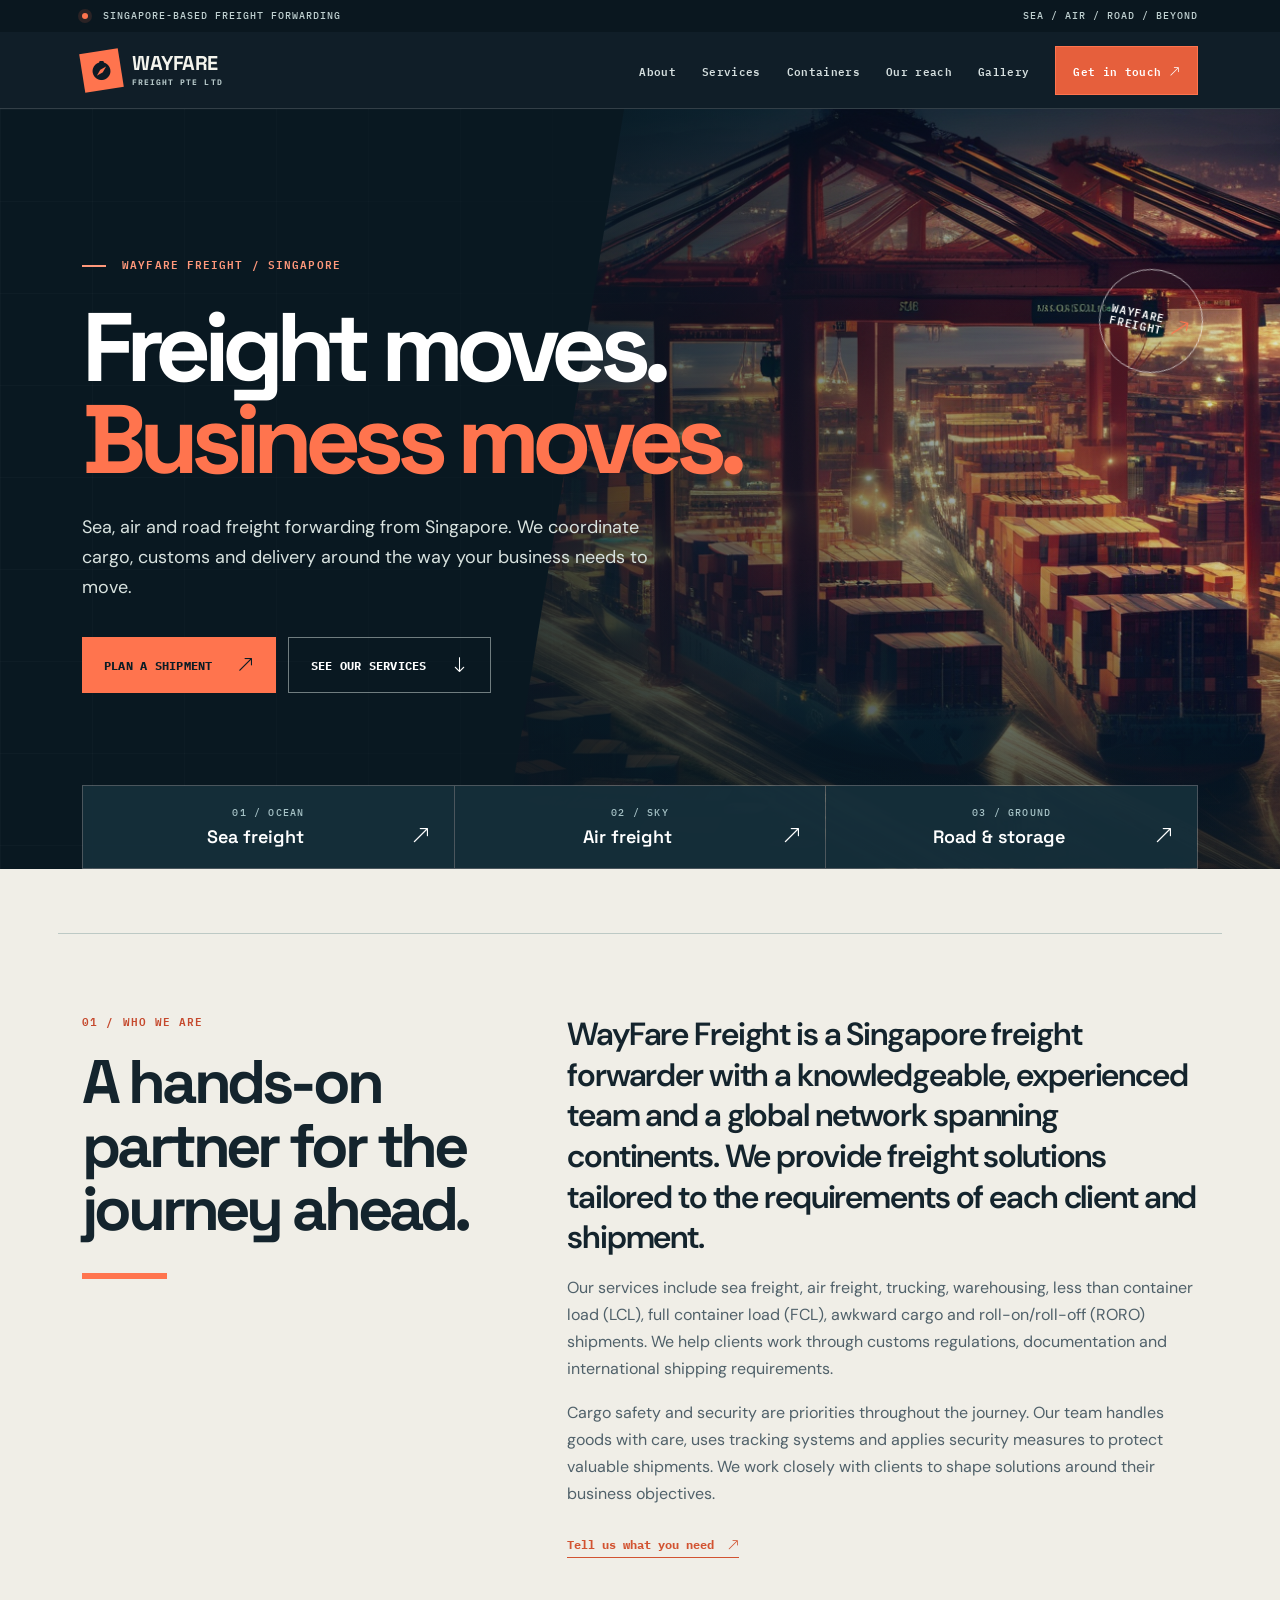
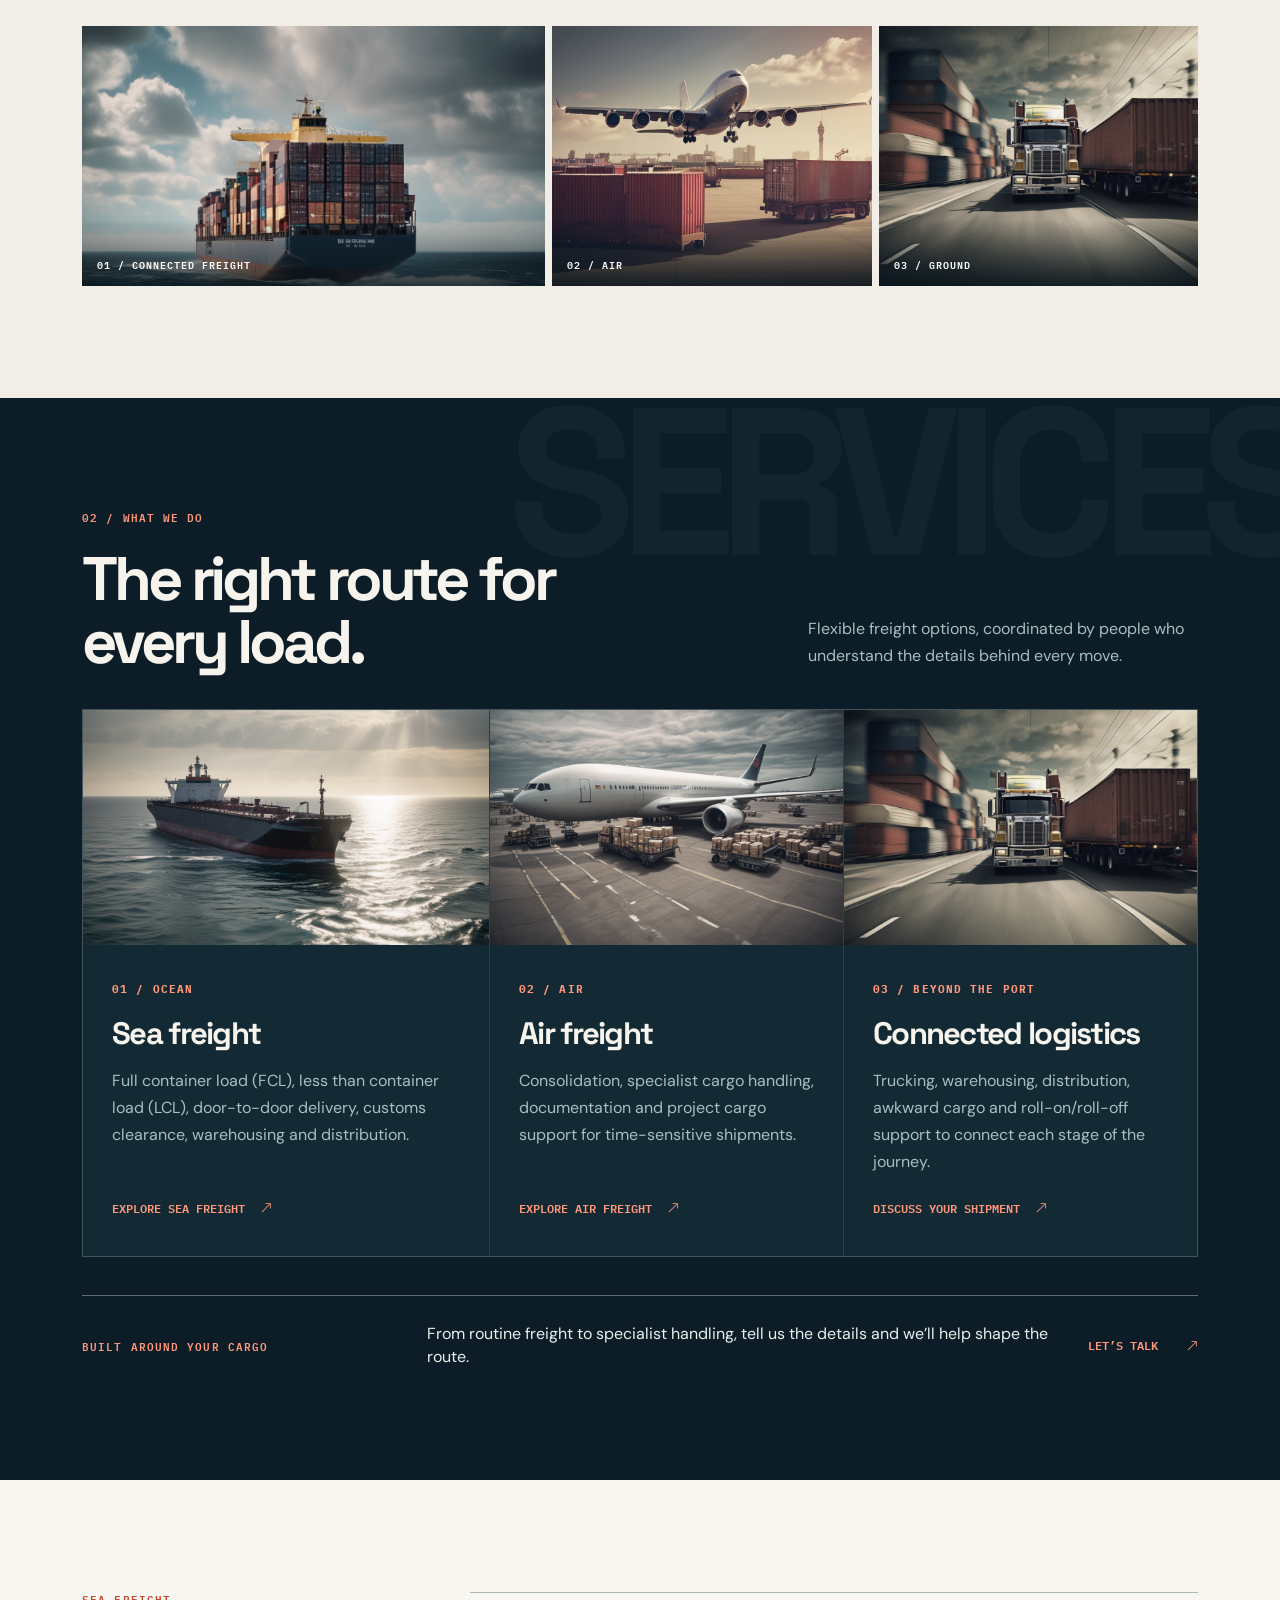
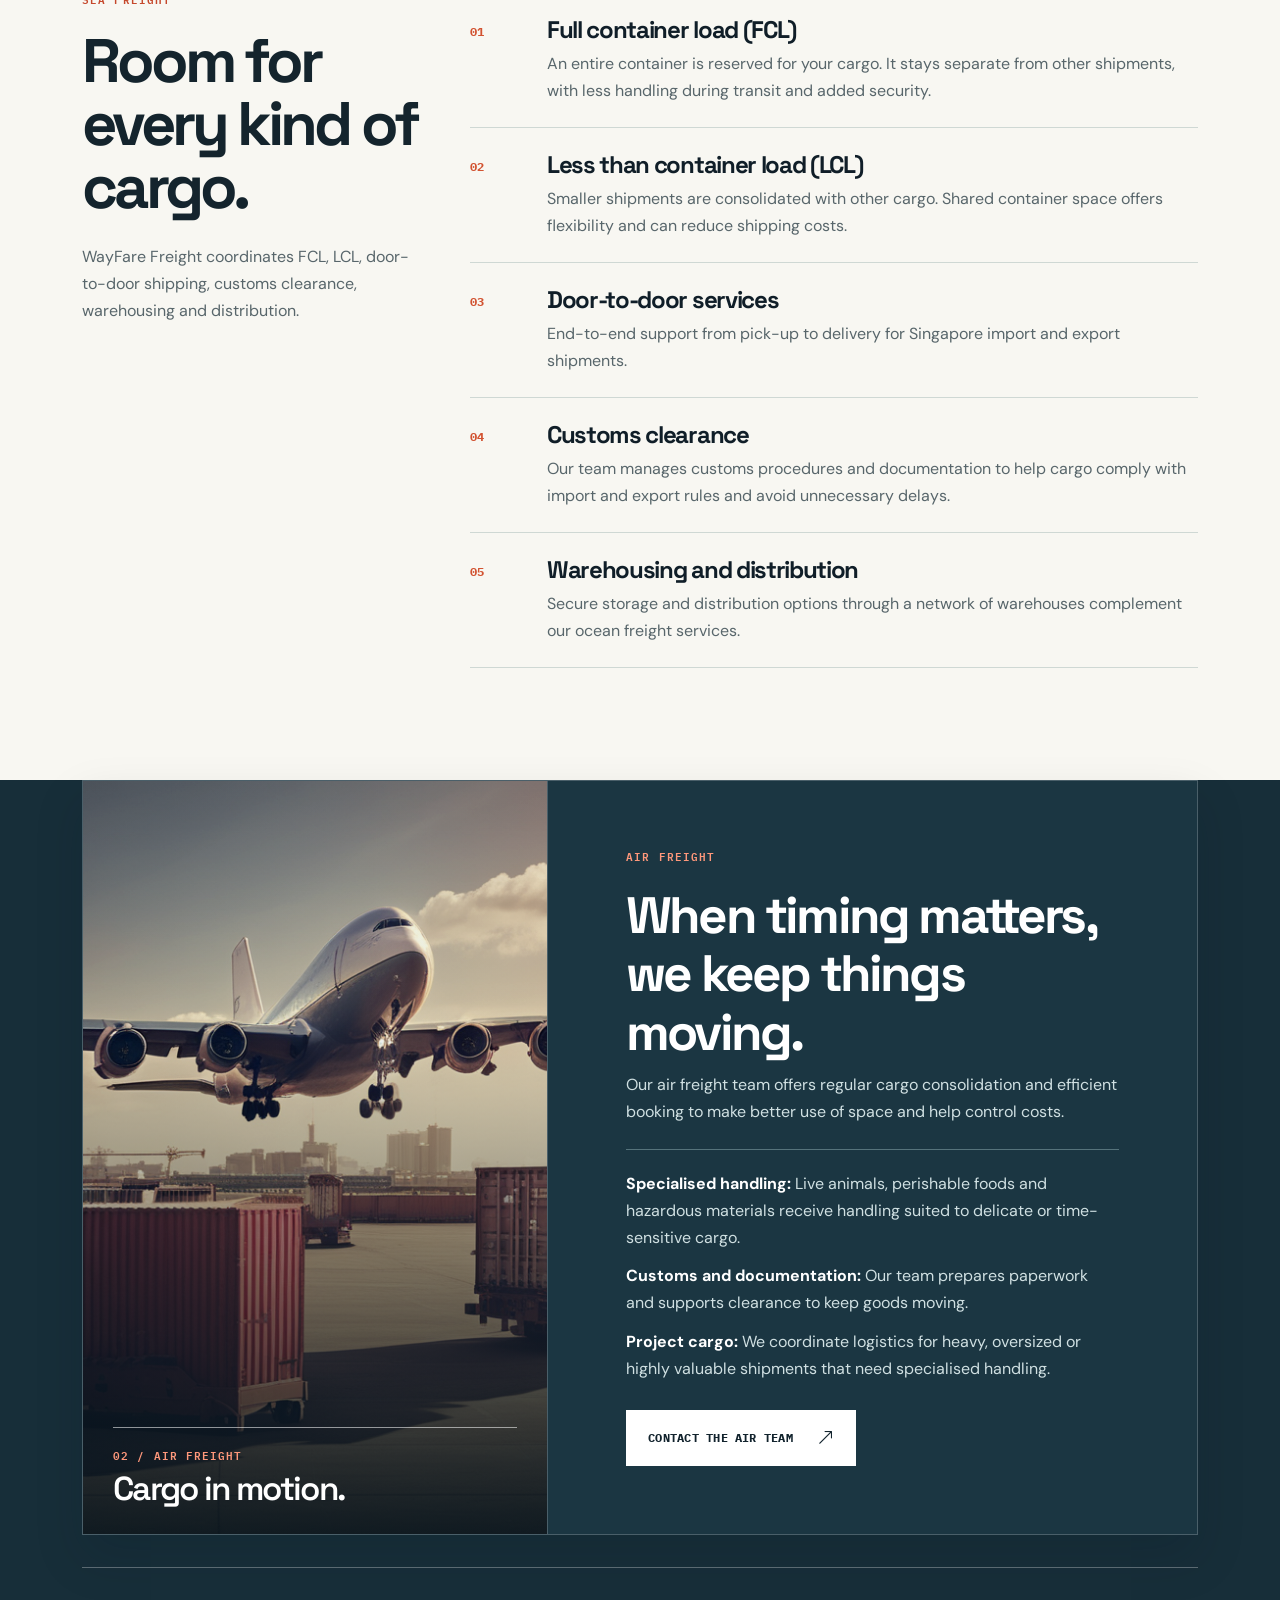
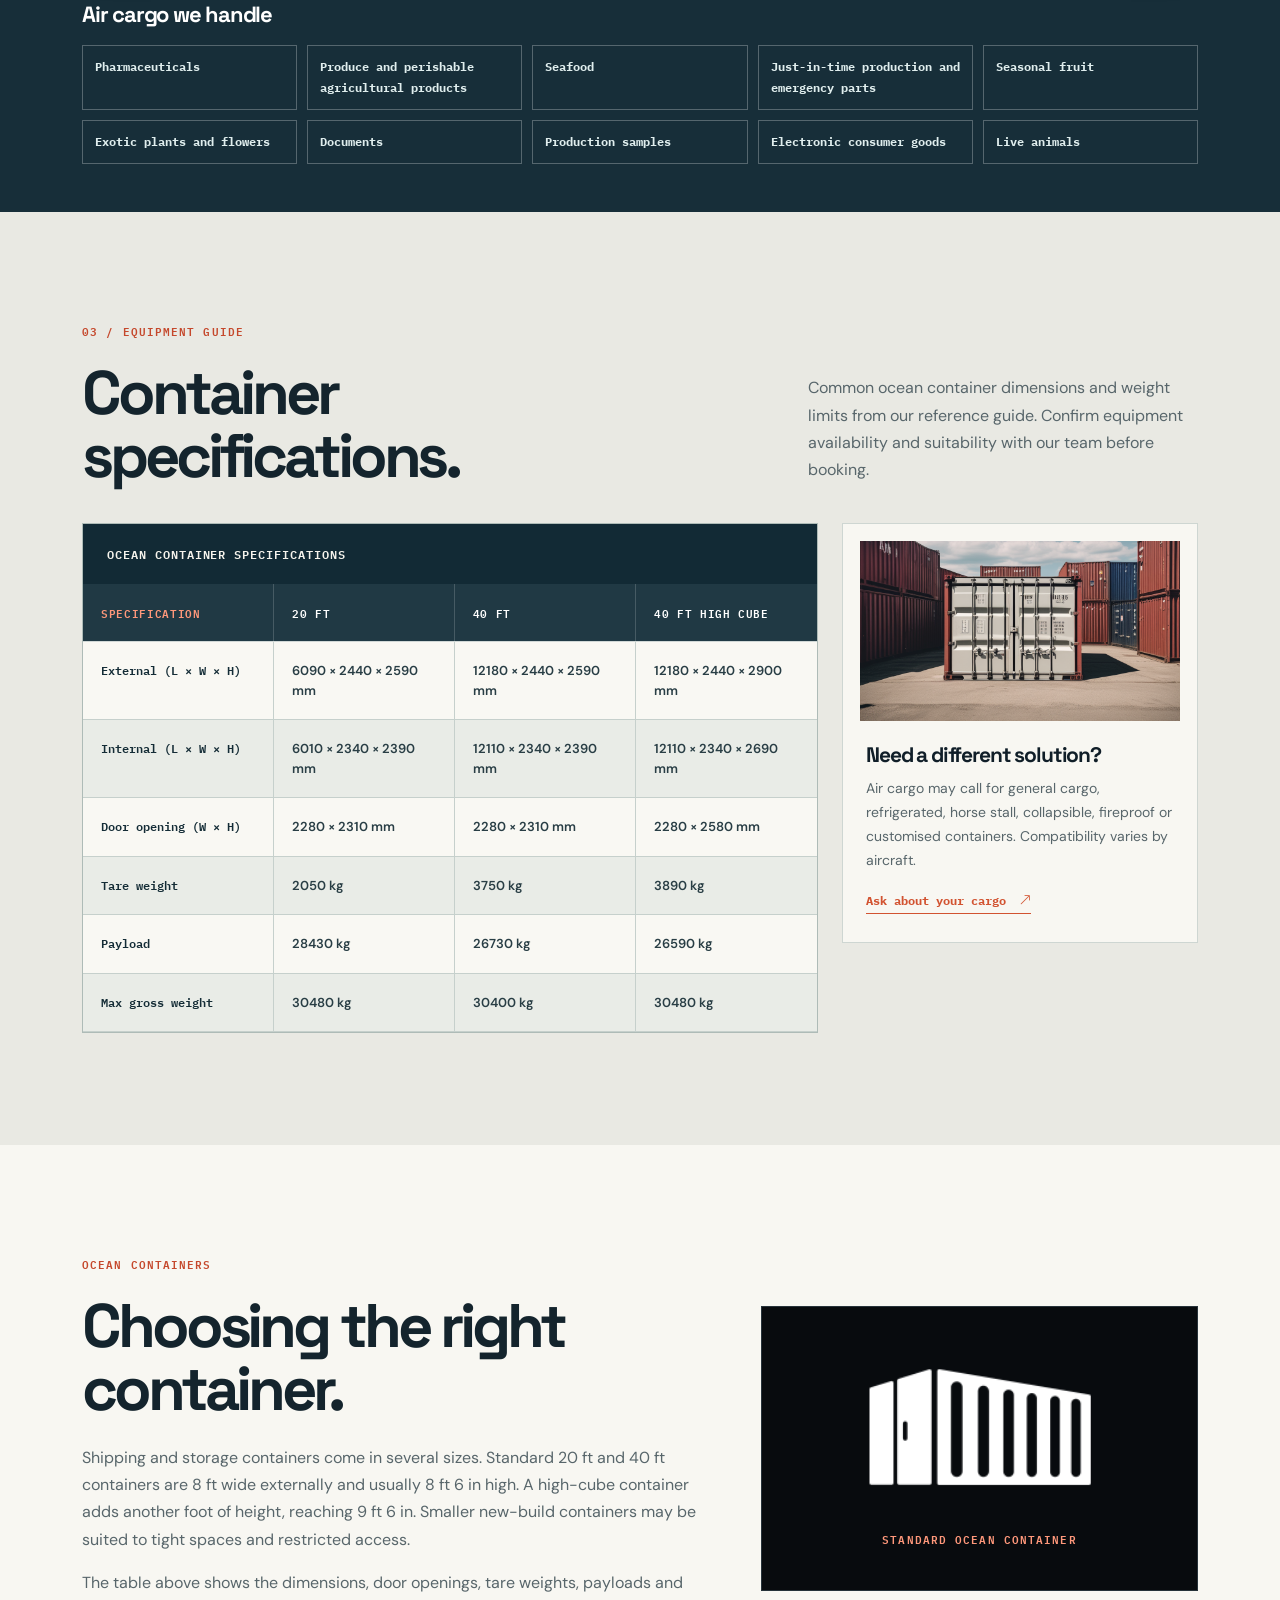
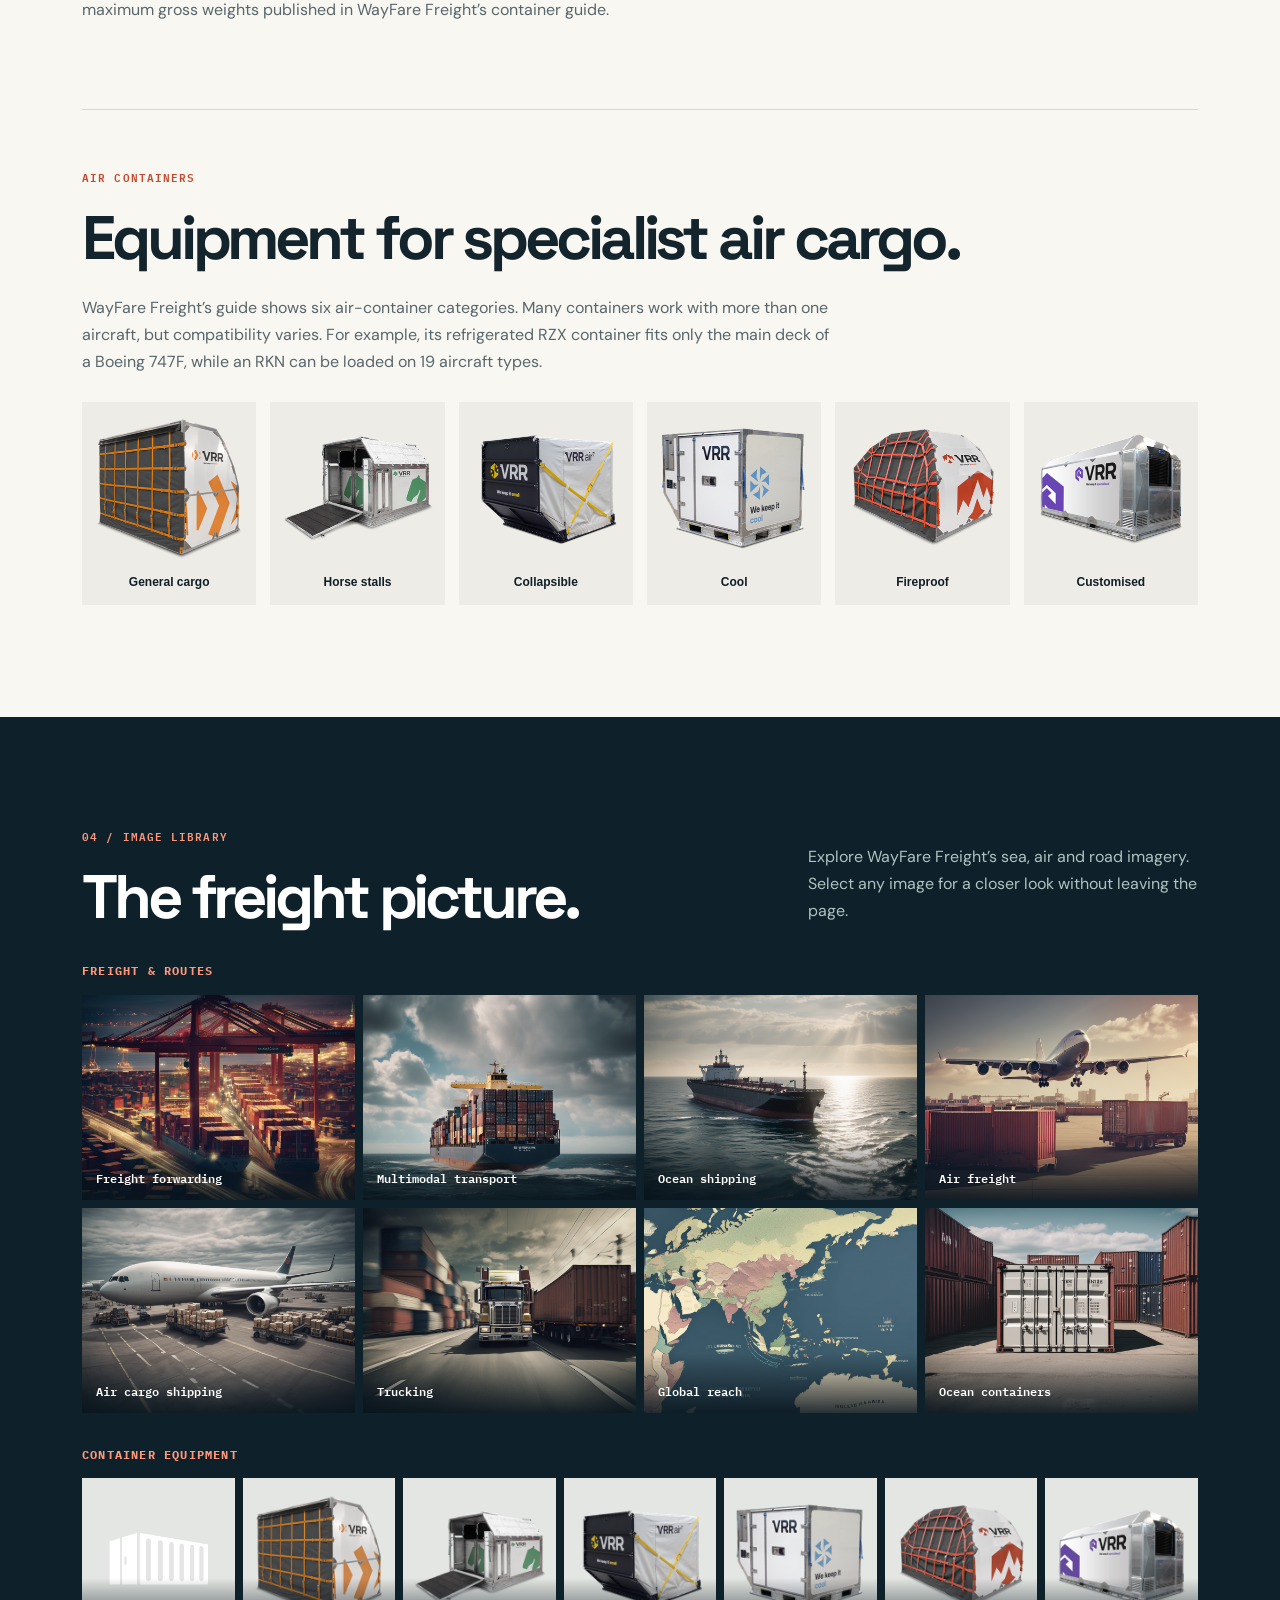
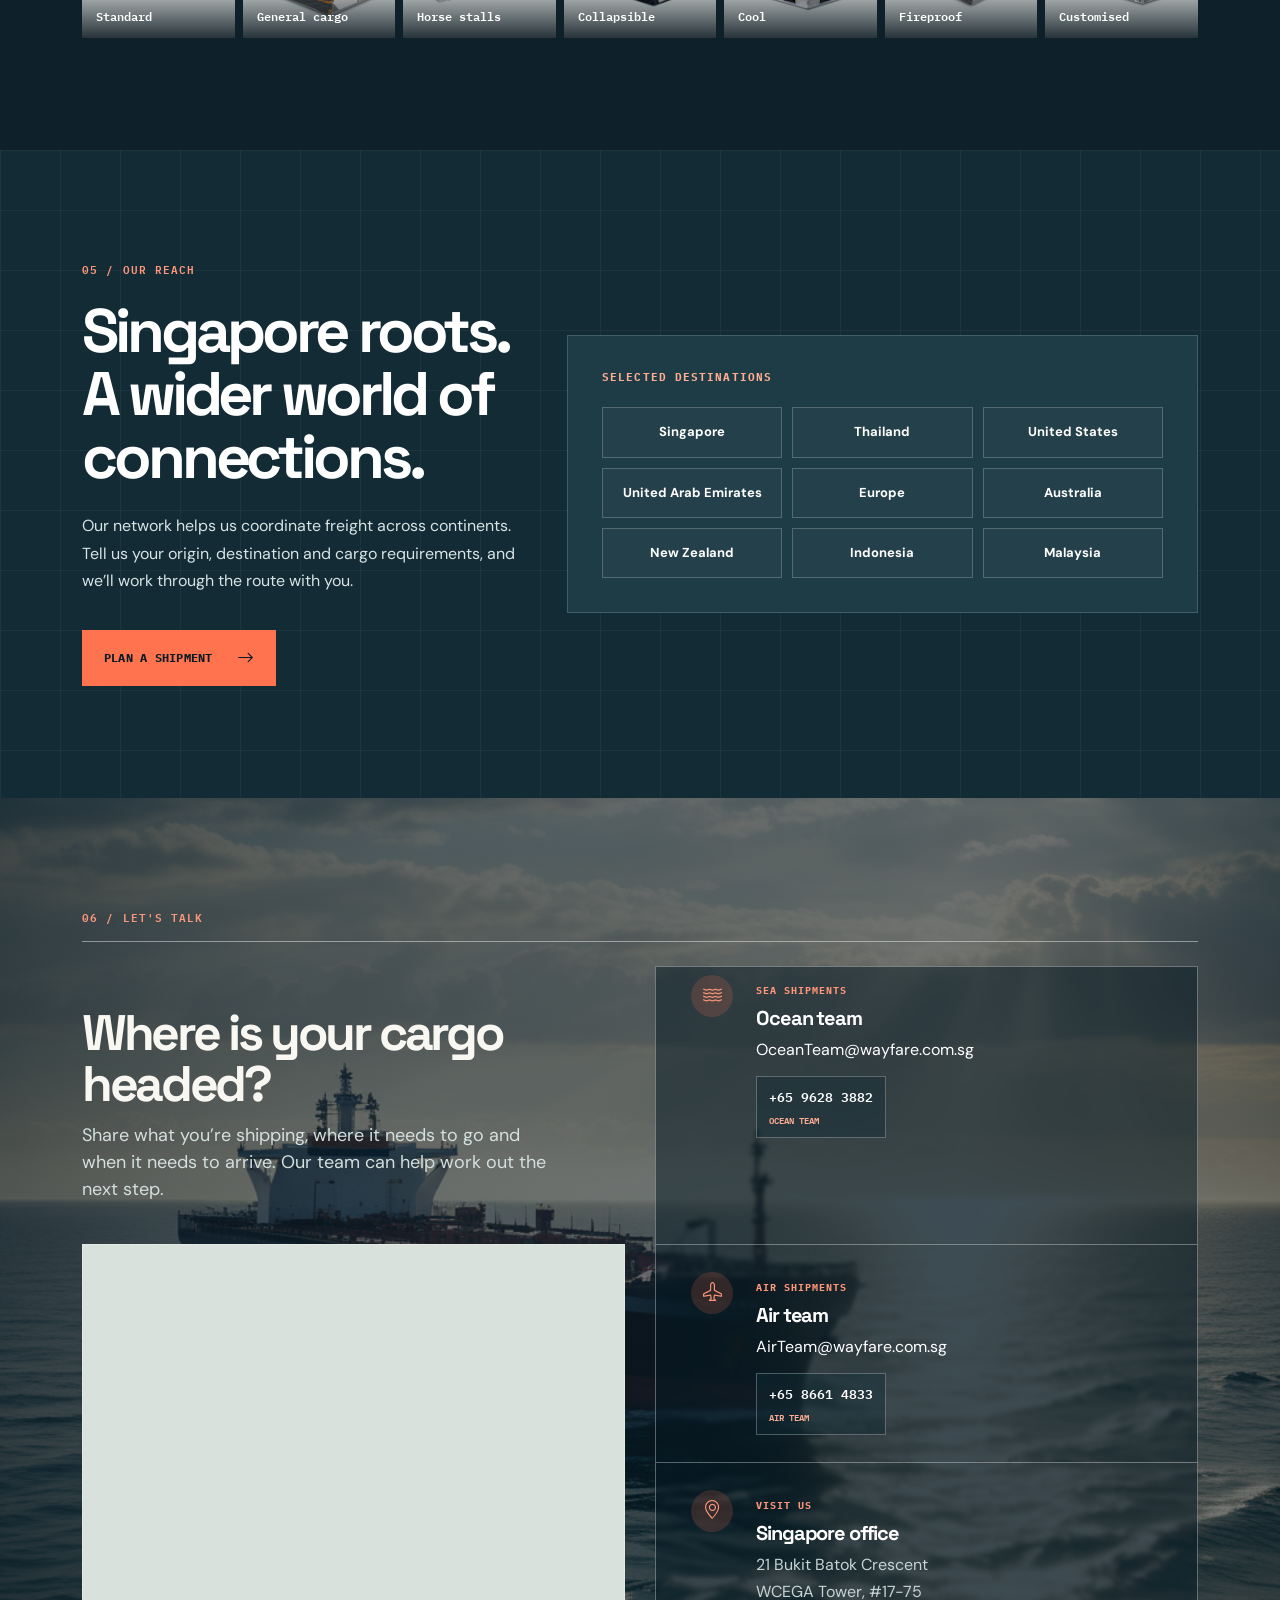
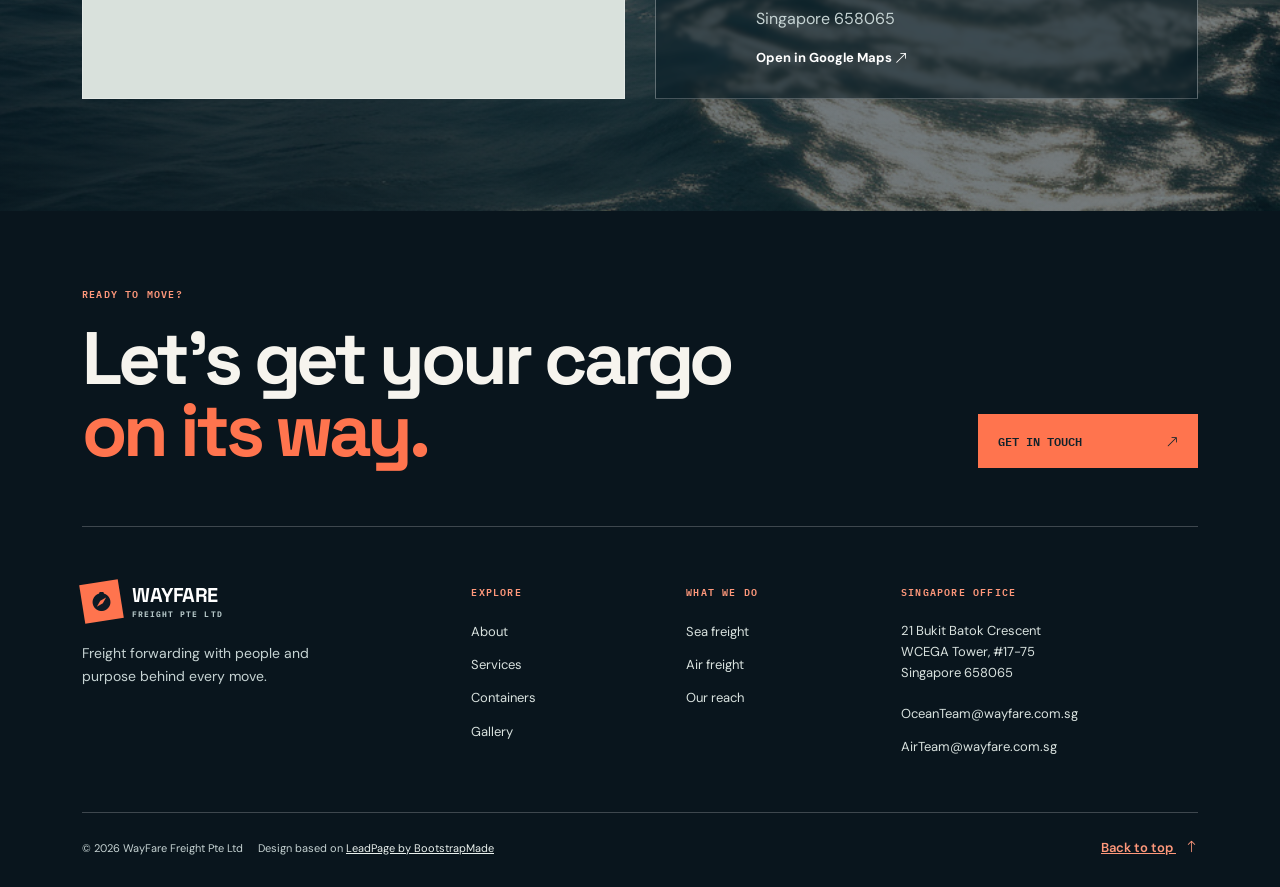
==== index.html @ 11d0e216 "Update index.html" ====
<!doctype html>
<html lang="en">
<head>
  <meta charset="utf-8">
  <script>if (location.hash) document.documentElement.style.scrollBehavior = 'auto';</script>
  <meta name="viewport" content="width=device-width, initial-scale=1">
  <meta name="description" content="Singapore freight forwarder for sea and air cargo, trucking, warehousing and customs support. Speak directly with WayFare Freight's ocean or air team.">
  <title>WayFare Freight | Sea &amp; Air Freight Forwarding in Singapore</title>
  <link rel="canonical" href="https://wayfarefreight.github.io/">
  <meta property="og:type" content="website">
  <meta property="og:locale" content="en_SG">
  <meta property="og:site_name" content="WayFare Freight">
  <meta property="og:title" content="WayFare Freight | Sea &amp; Air Freight Forwarding in Singapore">
  <meta property="og:description" content="Sea and air freight, trucking, warehousing and customs support from Singapore. Talk directly with the WayFare Freight team about your shipment.">
  <meta property="og:url" content="https://wayfarefreight.github.io/">
  <meta property="og:image" content="https://wayfarefreight.github.io/assets/img/wayfare/hero-freight.png">
  <meta property="og:image:alt" content="Freight port with cargo containers and cranes at night">
  <meta name="twitter:card" content="summary_large_image">
  <script type="application/ld+json">
  {
    "@context": "https://schema.org",
    "@graph": [
      {
        "@type": "WebSite",
        "@id": "https://wayfarefreight.github.io/#website",
        "url": "https://wayfarefreight.github.io/",
        "name": "WayFare Freight"
      },
      {
        "@type": "LocalBusiness",
        "@id": "https://wayfarefreight.github.io/#business",
        "name": "WayFare Freight Pte Ltd",
        "url": "https://wayfarefreight.github.io/",
        "description": "Singapore freight forwarder providing sea freight, air freight, trucking, warehousing and customs support.",
        "image": "https://wayfarefreight.github.io/assets/img/wayfare/hero-freight.png",
        "address": {
          "@type": "PostalAddress",
          "streetAddress": "21 Bukit Batok Crescent, WCEGA Tower #17-75",
          "addressLocality": "Singapore",
          "postalCode": "658065",
          "addressCountry": "SG"
        },
        "contactPoint": [
          {
            "@type": "ContactPoint",
            "contactType": "Ocean freight",
            "telephone": "+6582216778",
            "email": "OceanTeam@wayfare.com.sg"
          },
          {
            "@type": "ContactPoint",
            "contactType": "Air freight",
            "telephone": "+6586614833",
            "email": "AirTeam@wayfare.com.sg"
          }
        ]
      }
    ]
  }
  </script>
  <link rel="icon" href="assets/img/wayfare/favicon.svg?v=2" type="image/svg+xml">
  <link rel="preconnect" href="https://fonts.googleapis.com">
  <link rel="preconnect" href="https://fonts.gstatic.com" crossorigin>
  <link href="https://fonts.googleapis.com/css2?family=DM+Sans:wght@400;500;600;700&family=Space+Grotesk:wght@400;500;600;700&family=IBM+Plex+Mono:wght@400;500;600&display=swap" rel="stylesheet">
  <link href="assets/vendor/bootstrap/css/bootstrap.min.css" rel="stylesheet">
  <link href="assets/vendor/bootstrap-icons/bootstrap-icons.css" rel="stylesheet">
  <link href="assets/css/wayfare.css" rel="stylesheet">
  <link href="assets/css/wayfare-redesign.css?v=385d0252" rel="stylesheet">
</head>
<body>
  <a class="skip-link" href="#main">Skip to content</a>
  <div class="topline"><div class="container"><span><span class="pulse-dot"></span> SINGAPORE-BASED FREIGHT FORWARDING</span><span>SEA / AIR / ROAD / BEYOND</span></div></div>
  <header class="site-header" id="top">
    <div class="container header-inner">
      <a class="brand" href="#top" aria-label="WayFare Freight home"><span class="brand-mark"><i class="bi bi-compass-fill" aria-hidden="true"></i></span><span>WAYFARE<span class="brand-sub">FREIGHT PTE LTD</span></span></a>
      <button class="menu-toggle" type="button" aria-controls="site-nav" aria-expanded="false" aria-label="Open navigation"><i class="bi bi-list" aria-hidden="true"></i></button>
      <nav class="site-nav" id="site-nav" aria-label="Main navigation">
        <a href="#about">About</a><a href="#services">Services</a><a href="#containers">Containers</a><a href="#network">Our reach</a><a href="#gallery">Gallery</a><a class="nav-cta" href="#contact">Get in touch <i class="bi bi-arrow-up-right" aria-hidden="true"></i></a>
      </nav>
    </div>
  </header>

  <main id="main">
    <section class="hero" aria-labelledby="hero-title">
      <div class="hero-image" role="img" aria-label="Freight transportation by sea, air and road"></div>
      <div class="hero-shade"></div>
      <div class="container hero-content">
        <div class="hero-copy">
          <p class="eyebrow light"><span class="eyebrow-line"></span> WAYFARE FREIGHT / SINGAPORE</p>
          <h1 id="hero-title">Freight moves.<br><span>Business moves.</span></h1>
          <p class="hero-lead">Sea, air and road freight forwarding from Singapore. We coordinate cargo, customs and delivery around the way your business needs to move.</p>
          <div class="hero-actions"><a class="button button-primary" href="#contact">Plan a shipment <i class="bi bi-arrow-up-right" aria-hidden="true"></i></a><a class="button button-outline" href="#services">See our services <i class="bi bi-arrow-down" aria-hidden="true"></i></a></div>
        </div>
        <div class="hero-bottom"><a href="#sea-details"><small>01 / OCEAN</small><strong>Sea freight</strong><i class="bi bi-arrow-up-right" aria-hidden="true"></i></a><a href="#air-details"><small>02 / SKY</small><strong>Air freight</strong><i class="bi bi-arrow-up-right" aria-hidden="true"></i></a><a href="#services"><small>03 / GROUND</small><strong>Road &amp; storage</strong><i class="bi bi-arrow-up-right" aria-hidden="true"></i></a></div>
      </div>
      <div class="hero-stamp" aria-hidden="true"><span>WAYFARE<br>FREIGHT</span><i class="bi bi-arrow-up-right"></i></div>
    </section>

    <section class="intro section-space" id="about" aria-labelledby="about-title">
      <div class="container">
        <div class="row align-items-start g-5 about-story">
          <div class="col-lg-5"><p class="eyebrow">01 / WHO WE ARE</p><h2 id="about-title" class="section-heading">A hands-on partner for the journey ahead.</h2><div class="section-rule"></div></div>
          <div class="col-lg-7"><p class="intro-lead">WayFare Freight is a Singapore freight forwarder with a knowledgeable, experienced team and a global network spanning continents. We provide freight solutions tailored to the requirements of each client and shipment.</p><p>Our services include sea freight, air freight, trucking, warehousing, less than container load (LCL), full container load (FCL), awkward cargo and roll-on/roll-off (RORO) shipments. We help clients work through customs regulations, documentation and international shipping requirements.</p><p>Cargo safety and security are priorities throughout the journey. Our team handles goods with care, uses tracking systems and applies security measures to protect valuable shipments. We work closely with clients to shape solutions around their business objectives.</p><a class="text-link" href="#contact">Tell us what you need <i class="bi bi-arrow-up-right" aria-hidden="true"></i></a></div>
        </div>
        <div class="about-gallery" aria-label="WayFare freight modes"><div class="about-image about-image-main"><img src="assets/img/wayfare/ocean-freight-air-freight-trucking.png" alt="Ocean, air and trucking freight" loading="lazy"><span>01 / CONNECTED FREIGHT</span></div><div class="about-image"><img src="assets/img/wayfare/air-freight.png" alt="Air cargo transportation" loading="lazy"><span>02 / AIR</span></div><div class="about-image"><img src="assets/img/wayfare/trucking.png" alt="Road freight transportation" loading="lazy"><span>03 / GROUND</span></div></div>
      </div>
    </section>

    <section class="services section-space" id="services" aria-labelledby="services-title">
      <div class="container">
        <div class="section-top"><div><p class="eyebrow">02 / WHAT WE DO</p><h2 id="services-title" class="section-heading">The right route for every load.</h2></div><p>Flexible freight options, coordinated by people who understand the details behind every move.</p></div>
        <div class="service-grid">
          <article class="service-card service-feature"><img src="assets/img/wayfare/ocean-shipping.png" alt="Ocean freight vessel carrying shipping containers" loading="lazy"><div class="service-content"><span class="service-number">01 / OCEAN</span><h3>Sea freight</h3><p>Full container load (FCL), less than container load (LCL), door-to-door delivery, customs clearance, warehousing and distribution.</p><a href="#sea-details">Explore sea freight <i class="bi bi-arrow-up-right" aria-hidden="true"></i></a></div></article>
          <article class="service-card"><img src="assets/img/wayfare/air-freight-shipping.png" alt="Air freight aircraft and cargo" loading="lazy"><div class="service-content"><span class="service-number">02 / AIR</span><h3>Air freight</h3><p>Consolidation, specialist cargo handling, documentation and project cargo support for time-sensitive shipments.</p><a href="#air-details">Explore air freight <i class="bi bi-arrow-up-right" aria-hidden="true"></i></a></div></article>
          <article class="service-card"><img src="assets/img/wayfare/trucking.png" alt="Freight truck carrying cargo" loading="lazy"><div class="service-content"><span class="service-number">03 / BEYOND THE PORT</span><h3>Connected logistics</h3><p>Trucking, warehousing, distribution, awkward cargo and roll-on/roll-off support to connect each stage of the journey.</p><a href="#contact">Discuss your shipment <i class="bi bi-arrow-up-right" aria-hidden="true"></i></a></div></article>
        </div>
        <div class="services-bottom"><span>BUILT AROUND YOUR CARGO</span><p>From routine freight to specialist handling, tell us the details and we’ll help shape the route.</p><a href="#contact" aria-label="Discuss your cargo with WayFare">Let’s talk <i class="bi bi-arrow-up-right" aria-hidden="true"></i></a></div>
      </div>
    </section>

    <section class="detail-section section-space" id="sea-details" aria-labelledby="sea-title">
  <div class="container"><div class="row g-5 align-items-start"><div class="col-lg-4"><p class="eyebrow">SEA FREIGHT</p><h2 id="sea-title" class="section-heading">Room for every kind of cargo.</h2><p>WayFare Freight coordinates FCL, LCL, door-to-door shipping, customs clearance, warehousing and distribution.</p></div>
  <div class="col-lg-8"><div class="detail-list">
    <div><span>01</span><div><h3>Full container load (FCL)</h3><p>An entire container is reserved for your cargo. It stays separate from other shipments, with less handling during transit and added security.</p></div></div>
    <div><span>02</span><div><h3>Less than container load (LCL)</h3><p>Smaller shipments are consolidated with other cargo. Shared container space offers flexibility and can reduce shipping costs.</p></div></div>
    <div><span>03</span><div><h3>Door-to-door services</h3><p>End-to-end support from pick-up to delivery for Singapore import and export shipments.</p></div></div>
    <div><span>04</span><div><h3>Customs clearance</h3><p>Our team manages customs procedures and documentation to help cargo comply with import and export rules and avoid unnecessary delays.</p></div></div>
    <div><span>05</span><div><h3>Warehousing and distribution</h3><p>Secure storage and distribution options through a network of warehouses complement our ocean freight services.</p></div></div>
  </div></div></div></div>
</section>

    <section class="air-band" id="air-details" aria-labelledby="air-title"><div class="container"><div class="row g-0 air-feature"><div class="col-lg-5 air-image"><img src="assets/img/wayfare/air-freight.png" alt="Air freight aircraft and cargo" loading="lazy"><div class="air-image-caption" aria-hidden="true"><span>02 / AIR FREIGHT</span><strong>Cargo in motion.</strong></div></div><div class="col-lg-7 air-copy"><p class="eyebrow light">AIR FREIGHT</p><h2 id="air-title">When timing matters, we keep things moving.</h2><p>Our air freight team offers regular cargo consolidation and efficient booking to make better use of space and help control costs.</p><div class="air-points"><p><strong>Specialised handling:</strong> Live animals, perishable foods and hazardous materials receive handling suited to delicate or time-sensitive cargo.</p><p><strong>Customs and documentation:</strong> Our team prepares paperwork and supports clearance to keep goods moving.</p><p><strong>Project cargo:</strong> We coordinate logistics for heavy, oversized or highly valuable shipments that need specialised handling.</p></div><a class="button button-light" href="mailto:AirTeam@wayfare.com.sg">Contact the air team <i class="bi bi-arrow-up-right" aria-hidden="true"></i></a></div></div><div class="air-commodities"><h3>Air cargo we handle</h3><ul><li>Pharmaceuticals</li><li>Produce and perishable agricultural products</li><li>Seafood</li><li>Just-in-time production and emergency parts</li><li>Seasonal fruit</li><li>Exotic plants and flowers</li><li>Documents</li><li>Production samples</li><li>Electronic consumer goods</li><li>Live animals</li></ul></div></div></section>

    <section class="container-section section-space" id="containers" aria-labelledby="containers-title"><div class="container"><div class="section-top"><div><p class="eyebrow">03 / EQUIPMENT GUIDE</p><h2 id="containers-title" class="section-heading">Container specifications.</h2></div><p>Common ocean container dimensions and weight limits from our reference guide. Confirm equipment availability and suitability with our team before booking.</p></div><div class="row g-4 align-items-start"><div class="col-lg-8"><p class="table-hint" id="table-hint">Swipe sideways to compare all container sizes <i class="bi bi-arrow-right" aria-hidden="true"></i></p><div class="table-wrap" role="region" aria-label="Ocean container specifications, scroll horizontally to compare sizes" tabindex="0"><table><caption>Ocean container specifications</caption><thead><tr><th scope="col">Specification</th><th scope="col">20 ft</th><th scope="col">40 ft</th><th scope="col">40 ft high cube</th></tr></thead><tbody><tr><th scope="row">External (L × W × H)</th><td>6090 × 2440 × 2590 mm</td><td>12180 × 2440 × 2590 mm</td><td>12180 × 2440 × 2900 mm</td></tr><tr><th scope="row">Internal (L × W × H)</th><td>6010 × 2340 × 2390 mm</td><td>12110 × 2340 × 2390 mm</td><td>12110 × 2340 × 2690 mm</td></tr><tr><th scope="row">Door opening (W × H)</th><td>2280 × 2310 mm</td><td>2280 × 2310 mm</td><td>2280 × 2580 mm</td></tr><tr><th scope="row">Tare weight</th><td>2050 kg</td><td>3750 kg</td><td>3890 kg</td></tr><tr><th scope="row">Payload</th><td>28430 kg</td><td>26730 kg</td><td>26590 kg</td></tr><tr><th scope="row">Max gross weight</th><td>30480 kg</td><td>30400 kg</td><td>30480 kg</td></tr></tbody></table></div></div><div class="col-lg-4"><div class="container-aside"><img src="assets/img/wayfare/container.png" alt="Stacked shipping containers" loading="lazy"><h3>Need a different solution?</h3><p>Air cargo may call for general cargo, refrigerated, horse stall, collapsible, fireproof or customised containers. Compatibility varies by aircraft.</p><a class="text-link" href="#contact">Ask about your cargo <i class="bi bi-arrow-up-right" aria-hidden="true"></i></a></div></div></div></div></section>

    <section class="equipment-extra section-space" aria-labelledby="equipment-title"><div class="container"><div class="row g-5 align-items-center"><div class="col-lg-7"><p class="eyebrow">OCEAN CONTAINERS</p><h2 id="equipment-title" class="section-heading">Choosing the right container.</h2><p>Shipping and storage containers come in several sizes. Standard 20 ft and 40 ft containers are 8 ft wide externally and usually 8 ft 6 in high. A high-cube container adds another foot of height, reaching 9 ft 6 in. Smaller new-build containers may be suited to tight spaces and restricted access.</p><p>The table above shows the dimensions, door openings, tare weights, payloads and maximum gross weights published in WayFare Freight’s container guide.</p></div><div class="col-lg-5"><div class="standard-card"><img src="assets/img/wayfare/standard.png" alt="Standard ocean shipping container illustration" loading="lazy"><span>STANDARD OCEAN CONTAINER</span></div></div></div><div class="equipment-air"><p class="eyebrow">AIR CONTAINERS</p><h2 class="section-heading">Equipment for specialist air cargo.</h2><p>WayFare Freight’s guide shows six air-container categories. Many containers work with more than one aircraft, but compatibility varies. For example, its refrigerated RZX container fits only the main deck of a Boeing 747F, while an RKN can be loaded on 19 aircraft types.</p><div class="equipment-grid"><figure><img src="assets/img/wayfare/general-cargo.png" alt="General cargo air container" loading="lazy"><figcaption>General cargo</figcaption></figure><figure><img src="assets/img/wayfare/horse-stalls.png" alt="Air cargo horse stall" loading="lazy"><figcaption>Horse stalls</figcaption></figure><figure><img src="assets/img/wayfare/collapsible.png" alt="Collapsible air container" loading="lazy"><figcaption>Collapsible</figcaption></figure><figure><img src="assets/img/wayfare/cool.png" alt="Refrigerated air container" loading="lazy"><figcaption>Cool</figcaption></figure><figure><img src="assets/img/wayfare/fireproof.png" alt="Fireproof air container" loading="lazy"><figcaption>Fireproof</figcaption></figure><figure><img src="assets/img/wayfare/customised.png" alt="Customised air container" loading="lazy"><figcaption>Customised</figcaption></figure></div></div></div></section>

    <section class="gallery-section section-space" id="gallery" aria-labelledby="gallery-title"><div class="container"><div class="section-top"><div><p class="eyebrow">04 / IMAGE LIBRARY</p><h2 id="gallery-title" class="section-heading">The freight picture.</h2></div><p>Explore WayFare Freight’s sea, air and road imagery. Select any image for a closer look without leaving the page.</p></div><h3 class="gallery-group-title">Freight &amp; routes</h3><div class="gallery-grid freight-gallery">
<a href="assets/img/wayfare/hero-freight.png" target="_blank" rel="noopener" class="gallery-item"><img src="assets/img/wayfare/hero-freight.png" alt="Composite illustration of ship, aircraft, truck and containers" loading="lazy"><span>Freight forwarding</span></a>
<a href="assets/img/wayfare/ocean-freight-air-freight-trucking.png" target="_blank" rel="noopener" class="gallery-item"><img src="assets/img/wayfare/ocean-freight-air-freight-trucking.png" alt="Ocean, air and trucking transport" loading="lazy"><span>Multimodal transport</span></a>
<a href="assets/img/wayfare/ocean-shipping.png" target="_blank" rel="noopener" class="gallery-item"><img src="assets/img/wayfare/ocean-shipping.png" alt="Cargo vessel at sea" loading="lazy"><span>Ocean shipping</span></a>
<a href="assets/img/wayfare/air-freight.png" target="_blank" rel="noopener" class="gallery-item"><img src="assets/img/wayfare/air-freight.png" alt="Air freight aircraft" loading="lazy"><span>Air freight</span></a>
<a href="assets/img/wayfare/air-freight-shipping.png" target="_blank" rel="noopener" class="gallery-item"><img src="assets/img/wayfare/air-freight-shipping.png" alt="Aircraft moving cargo" loading="lazy"><span>Air cargo shipping</span></a>
<a href="assets/img/wayfare/trucking.png" target="_blank" rel="noopener" class="gallery-item"><img src="assets/img/wayfare/trucking.png" alt="Freight truck with shipping container" loading="lazy"><span>Trucking</span></a>
<a href="assets/img/wayfare/contact.png" target="_blank" rel="noopener" class="gallery-item"><img src="assets/img/wayfare/contact.png" alt="Shipping destinations illustration" loading="lazy"><span>Global reach</span></a>
<a href="assets/img/wayfare/container.png" target="_blank" rel="noopener" class="gallery-item"><img src="assets/img/wayfare/container.png" alt="Shipping containers" loading="lazy"><span>Ocean containers</span></a>
</div><h3 class="gallery-group-title">Container equipment</h3><div class="gallery-grid equipment-gallery">
<a href="assets/img/wayfare/standard.png" target="_blank" rel="noopener" class="gallery-item"><img src="assets/img/wayfare/standard.png" alt="Standard shipping container illustration" loading="lazy"><span>Standard</span></a>
<a href="assets/img/wayfare/general-cargo.png" target="_blank" rel="noopener" class="gallery-item"><img src="assets/img/wayfare/general-cargo.png" alt="General cargo air container" loading="lazy"><span>General cargo</span></a>
<a href="assets/img/wayfare/horse-stalls.png" target="_blank" rel="noopener" class="gallery-item"><img src="assets/img/wayfare/horse-stalls.png" alt="Air cargo horse stall" loading="lazy"><span>Horse stalls</span></a>
<a href="assets/img/wayfare/collapsible.png" target="_blank" rel="noopener" class="gallery-item"><img src="assets/img/wayfare/collapsible.png" alt="Collapsible air container" loading="lazy"><span>Collapsible</span></a>
<a href="assets/img/wayfare/cool.png" target="_blank" rel="noopener" class="gallery-item"><img src="assets/img/wayfare/cool.png" alt="Refrigerated air container" loading="lazy"><span>Cool</span></a>
<a href="assets/img/wayfare/fireproof.png" target="_blank" rel="noopener" class="gallery-item"><img src="assets/img/wayfare/fireproof.png" alt="Fireproof air container" loading="lazy"><span>Fireproof</span></a>
<a href="assets/img/wayfare/customised.png" target="_blank" rel="noopener" class="gallery-item"><img src="assets/img/wayfare/customised.png" alt="Customised air container" loading="lazy"><span>Customised</span></a>
</div></div></section>

    <section class="network section-space" id="network" aria-labelledby="network-title"><div class="container"><div class="row g-5 align-items-center"><div class="col-lg-5"><p class="eyebrow light">05 / OUR REACH</p><h2 id="network-title" class="section-heading">Singapore roots. A wider world of connections.</h2><p>Our network helps us coordinate freight across continents. Tell us your origin, destination and cargo requirements, and we’ll work through the route with you.</p><a class="button button-primary" href="#contact">Plan a shipment <i class="bi bi-arrow-right" aria-hidden="true"></i></a></div><div class="col-lg-7"><div class="network-panel"><span class="panel-label">SELECTED DESTINATIONS</span><div class="region-grid"><span>Singapore</span><span>Thailand</span><span>United States</span><span>United Arab Emirates</span><span>Europe</span><span>Australia</span><span>New Zealand</span><span>Indonesia</span><span>Malaysia</span></div></div></div></div></div></section>

    <section class="contact section-space" id="contact" aria-labelledby="contact-title">
  <div class="container">
    <p class="eyebrow contact-section-label">06 / LET'S TALK</p>
    <div class="contact-matrix">
      <div class="contact-heading">
<h2 class="section-heading" id="contact-title">Where is your cargo headed?</h2>
<p class="contact-intro">Share what you’re shipping, where it needs to go and when it needs to arrive. Our team can help work out the next step.</p>
</div>
      <div class="contact-map"><div class="map-loading" role="status"><i class="bi bi-geo-alt-fill" aria-hidden="true"></i><span>Loading location map</span><a href="https://www.google.com/maps/search/?api=1&amp;query=1.336966%2C103.759665" target="_blank" rel="noopener noreferrer">Open in Google Maps <i class="bi bi-arrow-up-right" aria-hidden="true"></i></a></div><iframe allowfullscreen="" height="420" loading="lazy" referrerpolicy="no-referrer-when-downgrade" src="https://www.google.com/maps?q=1.336966%2C103.759665&amp;z=17&amp;output=embed" title="Google Map showing WayFare Freight at 21 Bukit Batok Crescent, Singapore" width="100%"></iframe></div>
      <div class="contact-row contact-ocean"><span class="contact-icon"><i aria-hidden="true" class="bi bi-water"></i></span><div><span class="contact-label">SEA SHIPMENTS</span><h3>Ocean team</h3><a href="mailto:OceanTeam@wayfare.com.sg">OceanTeam@wayfare.com.sg</a><div class="phone-links"><a href="tel:+6596283882">+65 9628 3882 <small>ocean team</small></a></div></div></div><div class="contact-row contact-air"><span class="contact-icon"><i aria-hidden="true" class="bi bi-airplane"></i></span><div><span class="contact-label">AIR SHIPMENTS</span><h3>Air team</h3><a href="mailto:AirTeam@wayfare.com.sg">AirTeam@wayfare.com.sg</a><div class="phone-links"><a href="tel:+6586614833">+65 8661 4833 <small>air team</small></a></div></div></div><div class="contact-row contact-office"><span class="contact-icon"><i aria-hidden="true" class="bi bi-geo-alt"></i></span><div><span class="contact-label">VISIT US</span><h3>Singapore office</h3><address>21 Bukit Batok Crescent<br/>WCEGA Tower, #17-75<br/>Singapore 658065</address><a class="map-link" href="https://www.google.com/maps/search/?api=1&amp;query=1.336966%2C103.759665" rel="noopener noreferrer" target="_blank">Open in Google Maps <i aria-hidden="true" class="bi bi-arrow-up-right"></i></a></div></div>
    </div>
  </div>
</section>
  </main>

  <footer class="site-footer"><div class="container"><div class="footer-lead"><div><span class="footer-kicker">READY TO MOVE?</span><h2>Let’s get your cargo<br><em>on its way.</em></h2></div><a href="#contact" class="footer-contact-link">Get in touch <i class="bi bi-arrow-up-right" aria-hidden="true"></i></a></div><div class="footer-grid"><div class="footer-brand-block"><a class="brand" href="#top"><span class="brand-mark"><i class="bi bi-compass-fill" aria-hidden="true"></i></span><span>WAYFARE<span class="brand-sub">FREIGHT PTE LTD</span></span></a><p>Freight forwarding with people and purpose behind every move.</p></div><nav aria-label="Footer navigation"><span class="footer-label">EXPLORE</span><a href="#about">About</a><a href="#services">Services</a><a href="#containers">Containers</a><a href="#gallery">Gallery</a></nav><nav aria-label="Freight services"><span class="footer-label">WHAT WE DO</span><a href="#sea-details">Sea freight</a><a href="#air-details">Air freight</a><a href="#network">Our reach</a></nav><div class="footer-contact"><span class="footer-label">SINGAPORE OFFICE</span><address>21 Bukit Batok Crescent<br>WCEGA Tower, #17-75<br>Singapore 658065</address><a href="mailto:OceanTeam@wayfare.com.sg">OceanTeam@wayfare.com.sg</a><a href="mailto:AirTeam@wayfare.com.sg">AirTeam@wayfare.com.sg</a></div></div><div class="footer-bottom"><span>© <span id="year">2026</span> WayFare Freight Pte Ltd</span><span>Design based on <a href="https://bootstrapmade.com/leadpage-bootstrap-landing-page-template/" target="_blank" rel="noopener noreferrer">LeadPage by BootstrapMade</a></span><a href="#top" class="back-top">Back to top <i class="bi bi-arrow-up" aria-hidden="true"></i></a></div></div></footer>
  <dialog class="gallery-lightbox" aria-label="Gallery image viewer"><button class="lightbox-close" type="button" aria-label="Close image"><i class="bi bi-x-lg" aria-hidden="true"></i></button><img alt=""><p class="lightbox-caption"></p></dialog>
  <script src="assets/js/wayfare.js?v=7b6ac8bf"></script>
</body>
</html>
---- assets/css/wayfare.css ----
:root{--navy:#102a38;--deep:#0b202d;--ink:#1b303c;--muted:#687983;--teal:#008b86;--mint:#dff3ed;--paper:#f6f8f7;--line:#dce5e5}
*{box-sizing:border-box}
html{scroll-behavior:smooth;scroll-padding-top:90px}
body{margin:0;color:var(--ink);font:16px/1.7 "DM Sans",sans-serif;background:white}
h1,h2,h3,p{margin-top:0}
h1,h2,h3{font-family:Manrope,sans-serif;font-weight:800;line-height:1.15;letter-spacing:-.035em}
a{text-decoration:none;color:inherit}
a:hover{color:var(--teal)}
button,a{transition:background .2s,color .2s,border-color .2s,transform .2s}
button:focus-visible,a:focus-visible{outline:3px solid #56c7bd;outline-offset:3px}
img{max-width:100%;display:block}
.skip-link{position:absolute;left:16px;top:-60px;z-index:1000;background:white;padding:10px 15px}.skip-link:focus{top:12px}
.site-header{position:sticky;top:0;z-index:100;background:#fff;box-shadow:0 4px 24px #09253512}
.header-inner{min-height:82px;display:flex;align-items:center;justify-content:space-between;gap:30px}
.brand{display:inline-flex;align-items:center;gap:11px;color:var(--navy);font:800 19px/1 Manrope,sans-serif;letter-spacing:.02em;white-space:nowrap}
.brand:hover{color:var(--navy)}
.brand-mark{width:39px;height:39px;display:grid;place-items:center;background:var(--teal);color:white;border-radius:10px;font-size:19px}
.brand-sub{display:block;font:700 8px/1.3 "DM Sans",sans-serif;letter-spacing:.2em;margin-top:4px}
.site-nav{display:flex;align-items:center;gap:31px;font:700 13px Manrope,sans-serif}
.site-nav>a{color:var(--ink)}.site-nav>a:hover{color:var(--teal)}
.site-nav .nav-cta{padding:12px 17px;border:1px solid var(--teal);border-radius:3px;color:var(--teal)}
.site-nav .nav-cta:hover{background:var(--teal);color:white}
.menu-toggle{display:none;border:0;background:transparent;font-size:27px;color:var(--navy)}
.hero{position:relative;min-height:680px;background:var(--deep);color:white;overflow:hidden}
.hero-image,.hero-shade{position:absolute;inset:0}
.hero-image{background:url("../img/wayfare/hero-freight.png") center/cover no-repeat;filter:saturate(.8)}
.hero-shade{background:linear-gradient(90deg,rgba(7,32,43,.96) 0%,rgba(7,32,43,.83) 43%,rgba(7,32,43,.2) 100%),linear-gradient(0deg,rgba(7,32,43,.45),transparent 45%)}
.hero-content{position:relative;min-height:680px;display:flex;flex-direction:column;justify-content:space-between;padding-top:125px;padding-bottom:25px}
.hero-copy{max-width:735px}.hero h1{font-size:clamp(42px,5.5vw,76px);color:white;margin:19px 0 24px}
.hero-lead{font-size:18px;line-height:1.7;max-width:610px;color:#dfebed}
.eyebrow{font:800 12px/1.3 Manrope,sans-serif;letter-spacing:.18em;color:var(--teal);margin:0 0 23px}
.eyebrow.light{color:#78d2c8}.eyebrow-line{display:inline-block;background:#78d2c8;width:24px;height:2px;vertical-align:middle;margin-right:8px}
.hero-actions{display:flex;gap:12px;flex-wrap:wrap;margin-top:30px}
.button{display:inline-flex;align-items:center;justify-content:center;gap:30px;padding:14px 20px;min-height:52px;font:800 13px Manrope,sans-serif;border-radius:3px}
.button i{font-size:17px}.button-primary{background:#09a99b;color:white}.button-primary:hover{background:#078e83;color:white;transform:translateY(-2px)}
.button-outline{border:1px solid #ffffffb0;color:white}.button-outline:hover{background:white;color:var(--navy)}
.button-light{background:white;color:var(--navy)}.button-light:hover{background:var(--mint);color:var(--navy)}
.hero-bottom{display:flex;justify-content:space-between;align-items:center;border-top:1px solid #ffffff55;padding-top:20px;color:#d8e5e6;font:700 11px Manrope,sans-serif;letter-spacing:.15em}
.hero-bottom a{width:38px;height:38px;display:grid;place-items:center;border:1px solid #ffffff88;border-radius:50%;font-size:17px}.hero-bottom a:hover{background:white;color:var(--navy)}
.section-space{padding:105px 0}.section-heading{font-size:clamp(32px,3.5vw,49px);color:var(--navy);margin-bottom:23px}
.section-rule{width:62px;height:4px;background:var(--teal);margin-top:32px}
.intro{background:white}.intro p:not(.eyebrow){color:#536671}.intro .intro-lead{font-size:21px;line-height:1.6;color:var(--navy)!important;font-weight:600}
.text-link{font:800 13px Manrope,sans-serif;color:var(--teal);display:inline-flex;gap:13px;align-items:center;border-bottom:1px solid var(--teal);padding-bottom:5px;margin-top:14px}.text-link:hover{color:var(--navy);border-color:var(--navy)}
.services{background:var(--paper)}.section-top{display:flex;justify-content:space-between;align-items:end;gap:40px;margin-bottom:35px}.section-top .section-heading{max-width:620px;margin-bottom:0}.section-top>p{max-width:390px;color:var(--muted);margin-bottom:5px}
.service-grid{display:grid;grid-template-columns:1.15fr 1fr 1fr;gap:20px}.service-card{background:white;overflow:hidden;box-shadow:0 8px 27px #0d2e3710}.service-card img{width:100%;height:225px;object-fit:cover}.service-feature img{height:225px}.service-content{padding:27px 25px 30px}.service-number{color:var(--teal);font:800 11px Manrope,sans-serif;letter-spacing:.12em}.service-content h3{font-size:26px;color:var(--navy);margin:15px 0}.service-content p{color:var(--muted);min-height:111px}.service-content a{color:var(--teal);font:800 13px Manrope,sans-serif}.service-content a:hover{color:var(--navy)}.service-content a i{margin-left:8px}
.detail-section{background:white}.detail-section .col-lg-4>p:last-child{color:var(--muted)}.detail-list{border-top:1px solid var(--line)}.detail-list>div{display:grid;grid-template-columns:65px 1fr;gap:12px;padding:19px 0 16px;border-bottom:1px solid var(--line)}.detail-list>div>span{font:800 12px Manrope,sans-serif;color:var(--teal);padding-top:8px}.detail-list h3{font-size:20px;color:var(--navy);margin-bottom:6px}.detail-list p{color:var(--muted);margin:0}
.air-band{background:var(--navy);color:white}.air-image img{width:100%;height:100%;min-height:560px;object-fit:cover}.air-copy{padding:72px 7% 70px}.air-copy h2{font-size:clamp(32px,3.1vw,45px);color:white;max-width:600px}.air-copy p:not(.eyebrow){color:#d0e0e2;max-width:650px}.tag-list{display:flex;flex-wrap:wrap;gap:9px;margin:28px 0 34px}.tag-list span{border:1px solid #9bb8bd77;padding:8px 12px;border-radius:2px;color:#e0eeee;font-size:12px;font-weight:700}
.container-section{background:var(--paper)}.table-wrap{overflow-x:auto;background:white;box-shadow:0 6px 28px #0d2e3710}.table-wrap table{width:100%;min-width:690px;border-collapse:collapse;font-size:13px}.table-wrap caption{text-align:left;caption-side:top;padding:18px 20px;color:var(--navy);font:800 16px Manrope,sans-serif}.table-wrap th,.table-wrap td{text-align:left;padding:15px 14px;border-bottom:1px solid var(--line);vertical-align:top}.table-wrap thead{background:var(--navy);color:white}.table-wrap tbody th{font-weight:700;color:var(--navy);width:26%}.table-wrap tbody td{color:#546873}.table-wrap tbody tr:last-child>*{border-bottom:0}
.container-aside{background:white;padding:17px 17px 28px;box-shadow:0 6px 28px #0d2e3710}.container-aside img{width:100%;height:180px;object-fit:cover}.container-aside h3{font-size:21px;color:var(--navy);margin:22px 6px 10px}.container-aside p{color:var(--muted);font-size:14px;margin:0 6px}.container-aside .text-link{margin:20px 6px 0}
.network{background:var(--deep);color:#d6e4e5}.network .section-heading{color:white}.network p:not(.eyebrow){max-width:520px}.network .button{margin-top:20px}.network-panel{background:#183b49;border:1px solid #5b899052;padding:34px}.panel-label{display:block;color:#92d4cb;font:800 11px Manrope,sans-serif;letter-spacing:.15em;margin-bottom:23px}.region-grid{display:grid;grid-template-columns:repeat(3,1fr);gap:10px}.region-grid span{padding:13px 10px;border:1px solid #789aa052;text-align:center;color:white;font-size:13px;font-weight:700}
.contact{background:white}.contact-intro{max-width:490px;color:var(--muted);font-size:18px}.contact-image{margin-top:32px;height:215px;overflow:hidden}.contact-image img{width:100%;height:100%;object-fit:cover}.contact-card{background:var(--paper);padding:36px 38px}.contact-row{display:grid;grid-template-columns:48px 1fr;gap:17px;padding:25px 0;border-bottom:1px solid var(--line)}.contact-row:first-child{padding-top:0}.contact-row:last-child{border:0;padding-bottom:0}.contact-icon{width:42px;height:42px;display:grid;place-items:center;background:var(--mint);color:var(--teal);border-radius:50%;font-size:19px}.contact-label{font:800 10px Manrope,sans-serif;color:var(--teal);letter-spacing:.15em}.contact-row h3{font-size:20px;color:var(--navy);margin:5px 0 6px}.contact-row a{color:var(--ink);overflow-wrap:anywhere}.contact-row a:hover{color:var(--teal)}.contact-row address{font-style:normal;margin:0 0 11px}.phone-links{display:flex;gap:14px;flex-wrap:wrap;margin-top:6px}.map-link{font-weight:700;font-size:13px}
.site-footer{background:#091e2a;color:#bad0d4;padding:42px 0 21px}.site-footer .brand{color:white}.footer-main{display:flex;align-items:center;gap:35px;padding-bottom:36px}.footer-main p{margin:0;max-width:300px;font-size:13px}.back-top{margin-left:auto;font-size:13px;font-weight:700;color:white}.back-top i{margin-left:9px}.back-top:hover{color:#78d2c8}.footer-bottom{border-top:1px solid #41616a70;padding-top:17px;display:flex;justify-content:space-between;gap:15px;font-size:11px}.footer-bottom a{text-decoration:underline}
@media(max-width:991px){.menu-toggle{display:block}.site-nav{display:none;position:absolute;left:0;right:0;top:82px;background:white;box-shadow:0 12px 22px #09253522;padding:18px max(24px,calc((100vw - 720px)/2));flex-direction:column;align-items:stretch;gap:0}.site-nav.open{display:flex}.site-nav>a{padding:12px 0}.site-nav .nav-cta{margin-top:10px;text-align:center}.hero,.hero-content{min-height:620px}.hero-content{padding-top:95px}.service-grid{grid-template-columns:repeat(2,1fr)}.service-grid .service-card:last-child{grid-column:1/-1}.service-grid .service-card:last-child img{height:260px}.air-image img{min-height:400px}.section-space{padding:78px 0}}
@media(max-width:767px){.header-inner{min-height:70px}.site-nav{top:70px}.hero,.hero-content{min-height:610px}.hero-content{padding-top:86px}.hero-shade{background:linear-gradient(90deg,rgba(7,32,43,.94),rgba(7,32,43,.66)),linear-gradient(0deg,rgba(7,32,43,.5),transparent)}.hero h1{font-size:43px}.hero-lead{font-size:16px}.hero-bottom span{font-size:9px}.section-top{display:block}.section-top>p{margin-top:20px}.service-grid{grid-template-columns:1fr}.service-grid .service-card:last-child{grid-column:auto}.service-content p{min-height:0}.service-card img,.service-grid .service-card:last-child img{height:230px}.air-copy{padding:55px 8%}.air-image img{min-height:280px;max-height:330px}.region-grid{grid-template-columns:repeat(2,1fr)}.footer-main{align-items:flex-start;flex-direction:column;gap:18px}.back-top{margin-left:0}.footer-bottom{flex-direction:column}}
@media(max-width:420px){.hero h1{font-size:38px}.hero-actions{gap:9px}.button{gap:15px}.contact-card{padding:25px 20px}.region-grid{grid-template-columns:1fr 1fr}.region-grid span{font-size:11px}.section-space{padding:64px 0}}
@media(prefers-reduced-motion:reduce){html{scroll-behavior:auto}button,a{transition:none}}
.about-gallery{display:grid;grid-template-columns:1.5fr 1fr 1fr;gap:14px;margin-top:55px}
.about-gallery img{width:100%;height:220px;object-fit:cover}
.air-points{border-top:1px solid #9bb8bd77;margin:23px 0 28px;padding-top:20px}
.air-points p{margin-bottom:11px}
.air-points strong{color:white}
.air-commodities{border-top:1px solid #9bb8bd77;padding:34px 0 48px}
.air-commodities h3{font-size:22px;color:white;margin-bottom:18px}
.air-commodities ul{list-style:none;margin:0;padding:0;display:grid;grid-template-columns:repeat(5,1fr);gap:10px}
.air-commodities li{border:1px solid #9bb8bd77;padding:11px 12px;color:#e0eeee;font-size:12px;font-weight:700}
.equipment-extra{background:white}
.equipment-extra p:not(.eyebrow){color:var(--muted)}
.standard-card{background:var(--paper);min-height:245px;display:flex;flex-direction:column;align-items:center;justify-content:center;gap:22px;padding:30px}
.standard-card img{width:250px;height:130px;object-fit:contain}
.standard-card span{font:800 11px Manrope,sans-serif;color:var(--teal);letter-spacing:.13em}
.equipment-air{margin-top:70px;padding-top:60px;border-top:1px solid var(--line)}
.equipment-air>p:not(.eyebrow){max-width:750px}
.equipment-grid{display:grid;grid-template-columns:repeat(6,1fr);gap:14px;margin-top:27px}
.equipment-grid figure{margin:0;background:var(--paper);padding:12px;text-align:center}
.equipment-grid img{width:100%;aspect-ratio:1;object-fit:contain}
.equipment-grid figcaption{font:800 12px Manrope,sans-serif;color:var(--navy);padding:10px 0 4px}
.contact-row .source-note{font-size:11px;line-height:1.5;color:var(--muted);margin:9px 0 0}
@media(max-width:991px){.air-commodities ul{grid-template-columns:repeat(3,1fr)}.equipment-grid{grid-template-columns:repeat(3,1fr)}}
@media(max-width:767px){.about-gallery{grid-template-columns:1fr 1fr;margin-top:35px}.about-gallery img{height:155px}.about-gallery img:first-child{grid-column:1/-1;height:190px}.air-commodities ul{grid-template-columns:repeat(2,1fr)}.equipment-air{margin-top:50px;padding-top:45px}}
@media(max-width:420px){.equipment-grid{grid-template-columns:repeat(2,1fr)}}
---- assets/css/wayfare-redesign.css ----
/* WayFare's editorial freight direction, layered over the original template foundation. */
:root{--navy:#101e28;--deep:#08151e;--ink:#14242d;--muted:#58666b;--teal:#e65f3c;--mint:#fce2d8;--paper:#f0eee7;--line:#d1d8d6;--signal:#ff744e}
html{scroll-padding-top:94px}
body{font-family:"DM Sans",sans-serif;background:#f0eee7;color:var(--ink)}
h1,h2,h3,h4{font-family:"Space Grotesk",sans-serif;letter-spacing:-.055em}
.eyebrow,.service-number,.contact-label,.panel-label,.gallery-group-title{font-family:"IBM Plex Mono",monospace!important;letter-spacing:.1em}
.eyebrow{color:#c5482c;font-size:11px;font-weight:600}
.eyebrow.light{color:#ff987b}
.eyebrow-line{background:#ff987b}
.topline{height:32px;background:#0a171f;color:#bfd0d0;font:500 10px/32px "IBM Plex Mono",monospace;letter-spacing:.1em}
.topline .container{display:flex;justify-content:space-between;gap:12px}
.pulse-dot{display:inline-block;width:6px;height:6px;background:var(--signal);border-radius:50%;margin-right:8px;box-shadow:0 0 0 4px #ff744e22}
.site-header{background:#101e28;border-bottom:1px solid #ffffff25;box-shadow:none}
.header-inner{min-height:76px}
.brand,.brand:hover{color:#f4f4ed;font-size:20px;letter-spacing:-.025em;font-family:"Space Grotesk",sans-serif}
.brand-mark{background:var(--signal);color:#0d1b25;border-radius:0;transform:rotate(-9deg)}
.brand-mark i{transform:rotate(9deg)}
.brand-sub{font-family:"IBM Plex Mono",monospace;font-size:8px;color:#b4c6c7;letter-spacing:.13em}
.site-nav{gap:26px;font:600 11px "IBM Plex Mono",monospace;letter-spacing:.03em}
.site-nav>a{color:#d5dfdf}.site-nav>a:hover,.site-nav>a.active{color:#ff987b}
.site-nav .nav-cta{border:1px solid var(--signal);color:#fff;background:#e65f3c;border-radius:0;padding:14px 17px}
.site-nav .nav-cta:hover{background:#ff8d68;border-color:#ff8d68;color:#111d23}
.menu-toggle{color:white}
.hero{min-height:760px;background:#091821}
.hero-image{left:auto;width:61%;background-position:center center;filter:saturate(.9) contrast(1.08);clip-path:polygon(16% 0,100% 0,100% 100%,0 100%)}
.hero-image:after{content:"";position:absolute;inset:0;background:linear-gradient(90deg,#09182122,#09182100)}
.hero-shade{background:linear-gradient(90deg,#091821 0%,#091821ee 30%,#09182188 59%,#09182122 100%),linear-gradient(0deg,#091821cc 0%,transparent 40%);pointer-events:none}
.hero:before{content:"";position:absolute;inset:0;z-index:1;opacity:.18;background-image:linear-gradient(#ffffff22 1px,transparent 1px),linear-gradient(90deg,#ffffff22 1px,transparent 1px);background-size:92px 92px;mask-image:linear-gradient(90deg,#000,transparent 70%);pointer-events:none}
.hero-content{min-height:760px;padding-top:148px;padding-bottom:0;z-index:2}
.hero-copy{max-width:840px}
.hero .eyebrow{margin-bottom:31px}
.hero h1{font-size:clamp(58px,7.6vw,110px);line-height:.94;letter-spacing:-.08em;margin:0 0 28px}
.hero h1 span{color:#ff744e}
.hero-lead{max-width:580px;font-size:18px;line-height:1.65;color:#d8e2df}
.hero-actions{margin-top:35px}
.button{border-radius:0;font-family:"IBM Plex Mono",monospace;font-size:12px;text-transform:uppercase;letter-spacing:.02em;gap:24px;min-height:56px;padding:15px 22px}
.button-primary{background:var(--signal);color:#0b1c25}
.button-primary:hover{background:#ffa080;color:#0b1c25}
.button-outline{border-color:#d8e2df80;color:#fff}
.hero-stamp{position:absolute;right:6%;top:21%;z-index:2;width:104px;height:104px;border:1px solid #ffffffa0;border-radius:50%;display:flex;align-items:center;justify-content:center;gap:7px;color:white;transform:rotate(12deg);font:600 11px/1.1 "IBM Plex Mono",monospace;letter-spacing:.06em}
.hero-stamp i{font-size:20px;color:#ff744e}
.hero-bottom{border:0;display:grid;grid-template-columns:repeat(3,1fr);gap:1px;background:#ffffff45;padding:1px;margin-top:74px;color:#fff;letter-spacing:0}
.hero-bottom a{width:auto;height:auto;border:0;border-radius:0;display:grid;grid-template-columns:1fr auto;grid-template-rows:auto auto;align-items:center;gap:6px;background:#112b36ed;padding:20px 24px;color:#fff;font-size:15px}
.hero-bottom a:hover{background:#e65f3c;color:#0b1c25}
.hero-bottom small{grid-column:1/-1;font:500 10px "IBM Plex Mono",monospace;letter-spacing:.12em;color:#a6c2c6}
.hero-bottom a:hover small{color:#12252a}
.hero-bottom strong{font:600 18px "Space Grotesk",sans-serif}
.hero-bottom i{font-size:19px}
.section-space{padding:112px 0}
.section-heading{font-size:clamp(38px,4.8vw,67px);line-height:1.03;letter-spacing:-.067em;color:var(--ink)}
.intro{background:#f0eee7}
.intro .intro-lead{font-size:22px;font-weight:600}
.intro p:not(.eyebrow){color:#50616a}
.section-rule{background:var(--signal);height:6px;width:85px}
.about-gallery{gap:6px;margin-top:75px}
.about-gallery img{height:260px;filter:saturate(.78)}
.text-link{font-family:"IBM Plex Mono",monospace;font-size:12px;color:#d25331;border-color:#d25331}
.services{background:#0d1d27;position:relative;overflow:hidden}
.services:before{content:"SERVICES";position:absolute;right:-30px;top:0;color:#ffffff08;font:700 210px/.8 "Space Grotesk",sans-serif;letter-spacing:-.08em;pointer-events:none}
.services .eyebrow{color:#ff987b}
.services .section-heading{color:#f7f4ed}
.services .section-top>p{color:#aabdc0}
.service-grid{gap:1px;background:#61737a66;border:1px solid #61737a66}
.service-card{background:#132a35;box-shadow:none;position:relative}
.service-card img,.service-feature img{height:235px;filter:saturate(.75);transition:transform .45s ease,filter .45s ease}
.service-card:hover img{transform:scale(1.05);filter:saturate(1)}
.service-card:hover{z-index:1}
.service-content{position:relative;padding:29px 29px 35px}
.service-content:before{content:"";height:3px;width:100%;background:var(--signal);position:absolute;top:0;left:0;transform:scaleX(0);transform-origin:left;transition:transform .35s}
.service-card:hover .service-content:before{transform:scaleX(1)}
.service-number{color:#ff987b}
.service-content h3{font-size:31px;color:#f7f4ed}
.service-content p{color:#aabdc0}
.service-content a{font:600 12px "IBM Plex Mono",monospace;color:#ff987b;text-transform:uppercase}
.detail-section{background:#f8f7f2}
.detail-list{border-color:#adbab8}
.detail-list>div{padding:23px 0;border-color:#cfd8d4}
.detail-list>div>span{color:#d25331;font-family:"IBM Plex Mono",monospace}
.detail-list h3{font-size:24px}
.air-band{background:#172e39}
.air-image{overflow:hidden}.air-image img{filter:saturate(.8);min-height:650px}
.air-copy{padding:70px 7%}
.air-copy h2{font-size:clamp(40px,4vw,60px)}
.air-copy .button-light{color:#12232d}
.air-commodities{border-color:#ffffff4a}
.air-commodities li{border-color:#ffffff44;font-family:"IBM Plex Mono",monospace}
.container-section{background:#e9e9e3}
.table-wrap,.container-aside{box-shadow:none;border:1px solid #ced6d2}
.table-wrap thead{background:#182d38}
.table-wrap tbody tr:hover{background:#fff3eb}
.container-aside{background:#f8f7f2}
.equipment-extra{background:#f8f7f2}
.equipment-grid figure,.standard-card{background:#edece6}
.equipment-grid figure{transition:transform .25s,box-shadow .25s}
.equipment-grid figure:hover{transform:translateY(-4px);box-shadow:0 12px 20px #102a3819}
.gallery-section{background:#0e202a;color:#e4eceb}
.gallery-section .eyebrow{color:#ff987b}
.gallery-section .section-heading{color:white}
.gallery-section .section-top>p{color:#b0c2c1}
.gallery-group-title{font-size:12px;color:#ff987b;text-transform:uppercase;margin:35px 0 17px}
.gallery-grid{display:grid;gap:8px}
.freight-gallery{grid-template-columns:repeat(4,1fr)}
.equipment-gallery{grid-template-columns:repeat(7,1fr)}
.gallery-item{position:relative;display:block;background:#1d3540;color:white;overflow:hidden;min-height:190px}
.gallery-item img{width:100%;height:100%;min-height:190px;object-fit:cover;filter:saturate(.78);transition:transform .4s,filter .4s}
.gallery-item:hover img{transform:scale(1.06);filter:saturate(1.1)}
.gallery-item span{position:absolute;left:0;right:0;bottom:0;padding:28px 14px 12px;background:linear-gradient(transparent,#08151edb);color:white;font:600 12px "IBM Plex Mono",monospace}
.gallery-item:hover span{color:#ffb196}
.equipment-gallery .gallery-item{min-height:160px;background:#e3e6e2}
.equipment-gallery .gallery-item img{min-height:160px;object-fit:contain;padding:10px}
.network{background:#132b35;background-image:linear-gradient(#ffffff0b 1px,transparent 1px),linear-gradient(90deg,#ffffff0b 1px,transparent 1px);background-size:60px 60px}
.network .section-heading{color:white}
.network-panel{background:#203e48e8;border:1px solid #a2c4c044}
.panel-label{color:#ffad93}
.region-grid span{border-color:#ffffff37;background:#ffffff07}
.region-grid span:hover{background:#e65f3c;color:#14242d}
.contact{background:#f0eee7}
.contact .section-heading{max-width:620px}
.contact-card{background:#142a35;color:#e9f0ed;padding:42px}
.contact-row{border-color:#ffffff30}
.contact-icon{background:#ff744e25;color:#ff987b}
.contact-label{color:#ff987b}
.contact-row h3,.contact-row a{color:white}
.contact-row a:hover{color:#ff987b}
.contact-row address{color:#c6d4d4}
.phone-links{gap:8px;margin-top:12px}
.phone-links a{display:inline-flex;flex-direction:column;border:1px solid #ffffff44;padding:9px 12px;font:600 13px "IBM Plex Mono",monospace}
.phone-links small{font-size:9px;color:#ffad93;text-transform:uppercase;margin-top:4px}
.contact-image{height:245px}
.office-map{margin-top:62px;background:#152d38}
.map-heading{display:flex;justify-content:space-between;gap:12px;padding:18px 21px;color:white;font:600 11px "IBM Plex Mono",monospace;letter-spacing:.06em}
.map-heading a{color:#ffae95}
.map-heading a:hover{color:white}
.office-map iframe{display:block;border:0;filter:saturate(.8)}
.contact .office-map{margin-top:32px}
.contact .office-map iframe{height:385px}
.site-footer{background:#09151d}
.site-footer .brand{font-size:20px}
.footer-bottom a{color:#e9f0ed}
@media(max-width:1199px){.site-nav{gap:15px}.hero h1{font-size:clamp(58px,7vw,86px)}.equipment-gallery{grid-template-columns:repeat(4,1fr)}}
@media(max-width:991px){.topline{font-size:9px}.site-nav{top:76px;background:#142a35;padding:20px 6vw}.site-nav>a{color:#e6eeee}.site-nav .nav-cta{color:#0b1c25}.hero,.hero-content{min-height:720px}.hero-content{padding-top:130px}.hero-image{width:76%;opacity:.75}.hero-stamp{display:none}.service-grid{background:none;border:0;gap:12px}.service-card{border:1px solid #61737a66}}
@media(max-width:767px){.topline .container span:last-child{display:none}.topline{height:27px;line-height:27px}.site-nav{top:70px}.hero,.hero-content{min-height:720px}.hero-content{padding-top:100px}.hero-image{width:100%;clip-path:none;opacity:.5}.hero-shade{background:linear-gradient(90deg,#091821e8,#091821ab),linear-gradient(0deg,#091821dd,transparent 55%)}.hero h1{font-size:clamp(48px,11vw,70px)}.hero-bottom{grid-template-columns:1fr 1fr;margin-top:75px}.hero-bottom a{padding:12px 14px}.hero-bottom a:last-child{grid-column:1/-1}.hero-bottom strong{font-size:15px}.hero-lead{font-size:16px}.section-space{padding:78px 0}.section-heading{font-size:clamp(37px,9vw,53px)}.about-gallery img{height:150px}.about-gallery img:first-child{height:200px}.services:before{font-size:95px;right:0}.air-image img{min-height:300px}.air-copy{padding:55px 8%}.freight-gallery{grid-template-columns:repeat(2,1fr)}.equipment-gallery{grid-template-columns:repeat(3,1fr)}.gallery-item,.gallery-item img{min-height:150px}.equipment-gallery .gallery-item,.equipment-gallery .gallery-item img{min-height:140px}.contact-card{padding:30px}.contact .office-map iframe{height:350px}.map-heading{flex-direction:column}}
@media(max-width:430px){.brand{font-size:17px}.hero h1{font-size:46px}.hero-actions{gap:9px}.button{min-height:50px;font-size:10px;padding:12px 14px}.hero-bottom a{padding:10px}.hero-bottom strong{font-size:13px}.equipment-gallery{grid-template-columns:repeat(2,1fr)}.contact-card{padding:24px}.contact-row{grid-template-columns:38px 1fr;gap:12px}.contact-icon{width:36px;height:36px}.phone-links a{width:100%}}
@media(prefers-reduced-motion:reduce){.service-card img,.gallery-item img,.equipment-grid figure{transition:none}}
.contact-matrix{display:grid;grid-template-columns:minmax(0,1fr) minmax(0,1fr);grid-template-rows:auto auto auto;column-gap:30px}
.contact-section-label{display:block;width:100%;padding-bottom:17px;margin:0 0 24px;border-bottom:1px solid #b8c8c5}
.contact-matrix .contact-heading{grid-column:1;grid-row:1;align-self:stretch;margin:0;padding:26px 28px 24px 0}
.contact-matrix .contact-heading .section-heading{font-size:clamp(38px,4.2vw,58px)}
.contact-matrix .contact-map{grid-column:1;grid-row:2/4;position:relative;min-height:0;background:#d9e1dc}
.contact-matrix .contact-map iframe{position:absolute;inset:0;display:block;width:100%;height:100%;border:0;filter:saturate(.8)}
.contact-matrix>.contact-row{grid-column:2;margin:0;padding:27px 35px;background:#142a35;color:#e9f0ed;border-bottom:1px solid #ffffff30;align-self:stretch}
.contact-matrix>.contact-ocean{grid-row:1}
.contact-matrix>.contact-air{grid-row:2}
.contact-matrix>.contact-office{grid-row:3;border-bottom:0}
@media(max-width:991px){.contact-matrix{grid-template-columns:1fr;grid-template-rows:none}.contact-matrix .contact-heading,.contact-matrix>.contact-row,.contact-matrix .contact-map{grid-column:1;grid-row:auto}.contact-matrix .contact-heading{padding:0 0 24px}.contact-matrix>.contact-ocean{grid-row:2}.contact-matrix>.contact-air{grid-row:3}.contact-matrix>.contact-office{grid-row:4}.contact-matrix .contact-map{grid-row:5;height:350px;margin-top:20px}}
@media(max-width:430px){.contact-matrix>.contact-row{padding:25px 22px}}
.contact-heading{margin-bottom:42px}
.contact-heading .section-heading{max-width:850px;margin-bottom:15px}
.contact-heading .contact-intro{max-width:700px;margin-bottom:0}
.contact-layout{display:grid;grid-template-columns:minmax(0,1fr) minmax(0,1fr);gap:30px;align-items:stretch}
.contact-layout .office-map{display:flex;flex-direction:column;height:100%;margin:0}
.contact-layout .office-map iframe{flex:1;min-height:440px;height:100%;width:100%}
.contact-layout .contact-card{height:100%}
@media(max-width:991px){.contact-layout{grid-template-columns:1fr}.contact-layout .office-map{height:390px}.contact-layout .office-map iframe{min-height:0;height:100%}.contact-layout .contact-card{height:auto}}

/* Structured story panels inspired by the reference, in WayFare's palette. */
.about-story{border-top:1px solid #bdc9c5;padding-top:32px}
.about-story .intro-lead{font-size:clamp(23px,2.5vw,34px);line-height:1.27;letter-spacing:-.035em;color:var(--ink)!important}
.about-story .col-lg-7>p:not(.intro-lead){max-width:740px}
.about-gallery{grid-template-columns:1.45fr 1fr 1fr;gap:7px;margin-top:68px}
.about-image{position:relative;overflow:hidden;background:#142a35}
.about-gallery .about-image img{display:block;width:100%;height:260px;object-fit:cover;filter:saturate(.75);transition:transform .4s ease}
.about-image:hover img{transform:scale(1.04)}
.about-image span{position:absolute;bottom:0;left:0;right:0;background:linear-gradient(transparent,#09151ddc);padding:35px 15px 13px;color:#fff;font:600 10px 'IBM Plex Mono',monospace;letter-spacing:.1em}
.services-bottom{display:grid;grid-template-columns:1fr minmax(240px,2fr) auto;align-items:center;gap:28px;border-top:1px solid #ffffff58;margin-top:38px;padding-top:26px;color:#e7f0ed}
.services-bottom span{font:600 11px 'IBM Plex Mono',monospace;letter-spacing:.1em;color:#ff987b}
.services-bottom p{margin:0;font-size:16px;line-height:1.45}
.services-bottom a{display:inline-flex;align-items:center;gap:28px;color:#ff987b;font:600 12px 'IBM Plex Mono',monospace;text-transform:uppercase;white-space:nowrap}
.services-bottom a:hover{color:#fff}
.contact-matrix .contact-heading{background:#ff744e;padding:28px 30px 27px;display:flex;flex-direction:column;justify-content:space-between;min-height:278px}
.contact-heading-kicker,.contact-heading-note{font:600 10px 'IBM Plex Mono',monospace;letter-spacing:.1em;color:#13242b}
.contact-heading-kicker{display:flex;justify-content:space-between;align-items:center;margin-bottom:18px}
.contact-heading-kicker i{font-size:23px}
.contact-matrix .contact-heading .section-heading{font-size:clamp(36px,3.9vw,57px);line-height:1.02;margin:0 0 12px;color:#11242b}
.contact-matrix .contact-heading .contact-intro{color:#20343b;line-height:1.5;margin-bottom:18px}
.contact-heading-note{border-top:1px solid #142a3555;padding-top:13px}
.contact-heading-note span{padding:0 7px}
.site-footer{padding:0;background:#09151d;color:#c6d3d3;overflow:hidden}
.footer-lead{display:flex;justify-content:space-between;align-items:end;gap:30px;padding:68px 0 58px;border-bottom:1px solid #ffffff37}
.footer-kicker,.footer-label{font:600 10px 'IBM Plex Mono',monospace;letter-spacing:.12em;color:#ff987b}
.footer-lead h2{font-size:clamp(42px,5.8vw,82px);line-height:.98;color:#f6f4ee;margin:17px 0 0}
.footer-lead h2 em{font-style:normal;color:#ff744e}
.footer-contact-link{display:inline-flex;align-items:center;justify-content:space-between;gap:42px;min-width:220px;padding:17px 20px;background:#ff744e;color:#10222b;text-transform:uppercase;font:600 12px 'IBM Plex Mono',monospace}
.footer-contact-link:hover{background:#ffa080;color:#10222b}
.footer-grid{display:grid;grid-template-columns:2fr 1fr 1fr 1.7fr;gap:40px;padding:55px 0 54px}
.footer-grid>nav,.footer-contact{display:flex;flex-direction:column;align-items:flex-start;gap:11px}
.footer-grid .footer-label{margin-bottom:10px}
.footer-grid a:not(.brand){color:#d9e2df;font-size:13px}
.footer-grid a:not(.brand):hover{color:#ff987b}
.footer-brand-block p{max-width:270px;font-size:14px;line-height:1.6;margin:21px 0 0}
.footer-contact address{font-size:13px;line-height:1.6;color:#d9e2df;margin:0 0 8px}
.footer-wordmark{font:700 clamp(86px,17.2vw,250px)/.72 'Space Grotesk',sans-serif;letter-spacing:-.1em;color:#21313a;margin-left:-.065em;white-space:nowrap;user-select:none}
.site-footer .footer-bottom{border-top:1px solid #ffffff37;padding:24px 0 28px;align-items:center}
.site-footer .footer-bottom .back-top{font-weight:600;color:#ff987b;white-space:nowrap}
@media(max-width:991px){.footer-grid{grid-template-columns:repeat(2,1fr)}.footer-wordmark{font-size:18vw}.contact-matrix .contact-heading{min-height:0}}
@media(max-width:767px){.about-gallery{grid-template-columns:1fr 1fr;margin-top:40px}.about-image-main{grid-column:1/-1}.about-gallery .about-image img,.about-gallery .about-image:first-child img{height:190px}.services-bottom{grid-template-columns:1fr;gap:13px}.contact-matrix .contact-heading{padding:25px}.footer-lead{display:block;padding:54px 0 44px}.footer-contact-link{margin-top:30px;width:100%}.footer-grid{gap:38px 24px;padding:44px 0}.footer-wordmark{font-size:18vw}.site-footer .footer-bottom{align-items:flex-start;gap:10px}}
@media(max-width:430px){.footer-grid{grid-template-columns:1fr 1fr}.footer-brand-block,.footer-contact{grid-column:1/-1}.footer-wordmark{font-size:17.5vw}}

/* Equipment guide: a clear, technical grid with the same visual language as the page. */
.container-section .table-wrap{background:#f9f8f3;border:1px solid #aebbb7;box-shadow:none}
.container-section .table-wrap table{font-size:13px;font-variant-numeric:tabular-nums}
.container-section .table-wrap caption{background:#122a35;color:#f6f4ed;padding:20px 24px;font:600 12px 'IBM Plex Mono',monospace;letter-spacing:.08em;text-transform:uppercase}
.container-section .table-wrap thead{background:#203944;color:#fff}
.container-section .table-wrap thead th{font:600 11px 'IBM Plex Mono',monospace;letter-spacing:.06em;text-transform:uppercase;border-right:1px solid #ffffff2c;padding:19px 18px}
.container-section .table-wrap thead th:first-child{color:#ff987b}
.container-section .table-wrap tbody tr:nth-child(even){background:#e9ece7}
.container-section .table-wrap tbody tr:hover{background:#ffe7dc}
.container-section .table-wrap tbody th,.container-section .table-wrap tbody td{border-right:1px solid #c6d0cc;border-bottom:1px solid #c6d0cc;padding:19px 18px;line-height:1.5}
.container-section .table-wrap tbody th{color:#142c36;font:600 12px/1.5 'IBM Plex Mono',monospace}
.container-section .table-wrap tbody td{color:#293e45;font-weight:600}
.container-section .table-wrap tr>*:last-child{border-right:0}
.standard-card{background:#080b0e;border:1px solid #27333a;min-height:285px;gap:25px}
.standard-card img{width:min(100%,300px);height:155px}
.standard-card span{color:#ff987b;font:600 11px 'IBM Plex Mono',monospace;letter-spacing:.1em}

/* Let’s Talk: image-led dark panel with readable translucent contact details. */
.contact{background:#101f29 url('../img/wayfare/ocean-shipping.png') center 45%/cover no-repeat;position:relative;color:#f2f4f0}
.contact:before{content:"";position:absolute;inset:0;background:linear-gradient(90deg,#07192399,#07192388);pointer-events:none}
.contact>.container{position:relative;z-index:1}
.contact-section-label{border-color:#ffffff70;color:#ff987b}
.contact-matrix .contact-heading{background:transparent;border:0;backdrop-filter:none;padding:31px 32px 31px 0;justify-content:center}
.contact-matrix .contact-heading .section-heading{color:#f8f7f2}
.contact-matrix .contact-heading .contact-intro{color:#d3e0df;max-width:470px;margin:0}
.contact-matrix>.contact-row{background:#0619237d;border:1px solid #ffffff55;border-bottom:0;backdrop-filter:blur(2px)}
.contact-matrix>.contact-office{border-bottom:1px solid #ffffff3a}
.contact-matrix>.contact-row .contact-icon{background:#ff744e2b}
.contact-matrix>.contact-row .phone-links a{background:#102b3566}
.contact-matrix .contact-map{border:1px solid #ffffff45}
@media(max-width:767px){.contact{background-position:60% center}.contact-matrix .contact-heading{padding:28px}.container-section .table-wrap table{min-width:690px}}

/* Motion: guide attention without moving layout or obscuring information. */
@keyframes wayfare-enter{from{opacity:0;transform:translateY(22px)}to{opacity:1;transform:translateY(0)}}
@keyframes wayfare-rule{from{transform:scaleX(0)}to{transform:scaleX(1)}}
.hero-copy>.eyebrow,.hero h1,.hero-lead,.hero-actions,.hero-bottom{animation:wayfare-enter .7s cubic-bezier(.2,.7,.2,1) both}
.hero-copy>.eyebrow{animation-delay:.08s}
.hero h1{animation-delay:.19s}
.hero-lead{animation-delay:.35s}
.hero-actions{animation-delay:.49s}
.hero-bottom{animation-delay:.62s}
.motion-ready .motion-reveal{opacity:0;transform:translateY(16px);transition:opacity .5s ease,transform .5s cubic-bezier(.2,.7,.2,1);transition-delay:var(--reveal-delay,0ms);will-change:opacity,transform}
.motion-ready .motion-reveal.is-visible{opacity:1;transform:translateY(0);will-change:auto}
.section-rule{transform-origin:left;animation:wayfare-rule .75s .3s ease both}
.button i,.nav-cta i,.footer-contact-link i,.text-link i,.services-bottom i,.back-top i{display:inline-block;transition:transform .25s ease}
.button:hover i,.nav-cta:hover i,.footer-contact-link:hover i,.text-link:hover i,.services-bottom a:hover i{transform:translate(3px,-3px)}
.back-top:hover i{transform:translateY(-4px)}
.hero-bottom a,.phone-links a,.region-grid span{transition:background-color .25s ease,color .25s ease,border-color .25s ease,transform .25s ease}
.hero-bottom a:hover{transform:translateY(-4px)}
.phone-links a:hover{border-color:#ff987b;transform:translateY(-2px)}
.gallery-item:focus-visible,.service-content a:focus-visible,.button:focus-visible,.footer-contact-link:focus-visible{outline:2px solid #ff987b;outline-offset:4px}
@media(prefers-reduced-motion:reduce){*,*::before,*::after{animation-duration:.01ms!important;animation-iteration-count:1!important;scroll-behavior:auto!important;transition-duration:.01ms!important}.motion-ready .motion-reveal{opacity:1;transform:none}}
@media print{.motion-ready .motion-reveal{opacity:1!important;transform:none!important}}

/* Give the air photograph a composed editorial frame. */
.air-feature{background:#1b3642;border:1px solid #ffffff34;box-shadow:0 22px 45px #06172025}
.air-feature .air-image{position:relative;min-height:650px;overflow:hidden}
.air-feature .air-image img{position:absolute;inset:0;display:block;width:100%;height:100%;min-height:0;object-fit:cover;object-position:48% 36%;filter:saturate(.78) contrast(1.08)}
.air-feature .air-image:after{content:"";position:absolute;inset:0;background:linear-gradient(180deg,#07151d12 35%,#07151de8 100%);pointer-events:none}
.air-image-caption{position:absolute;z-index:1;left:30px;right:30px;bottom:29px;display:flex;flex-direction:column;gap:8px;border-top:1px solid #ffffff8a;padding-top:17px;color:#fff}
.air-image-caption span{color:#ff987b;font:600 11px 'IBM Plex Mono',monospace;letter-spacing:.1em}
.air-image-caption strong{font:600 clamp(25px,2.6vw,40px)/1 'Space Grotesk',sans-serif;letter-spacing:-.05em}
.air-feature .air-copy{border-left:1px solid #ffffff34;padding:68px 7%}
.air-commodities{margin-top:32px}
@media(max-width:991px){.air-feature .air-image{min-height:380px}.air-feature .air-image img{object-position:center 42%}.air-feature .air-copy{border-left:0;border-top:1px solid #ffffff34;padding:50px 7%}}
@media(max-width:767px){.air-feature .air-image{min-height:320px}.air-image-caption{left:22px;right:22px;bottom:22px}.air-commodities{margin-top:24px}}

/* Gallery images open over the site, with Escape and backdrop to close. */
body.lightbox-open{overflow:hidden}
.gallery-lightbox{width:min(94vw,1180px);max-width:none;max-height:94vh;margin:auto;padding:54px 22px 18px;background:#0a1922;color:#f5f6f2;border:1px solid #ffffff57;box-shadow:0 25px 70px #0009;overflow:auto}
.gallery-lightbox::backdrop{background:#041018df;backdrop-filter:blur(5px)}
.gallery-lightbox img{display:block;max-width:100%;max-height:calc(94vh - 116px);width:auto;height:auto;object-fit:contain;margin:auto}
.lightbox-caption{margin:13px 0 0;color:#ff987b;text-align:center;font:600 11px 'IBM Plex Mono',monospace;letter-spacing:.1em;text-transform:uppercase}
.lightbox-close{position:absolute;top:12px;right:16px;width:35px;height:35px;border:1px solid #ffffff7a;background:#19313d;color:#fff;display:grid;place-items:center}
.lightbox-close:hover{background:#ff744e;color:#10222b}
.lightbox-close:focus-visible{outline:2px solid #ff987b;outline-offset:3px}
@media(max-width:767px){.gallery-lightbox{width:96vw;padding:53px 12px 15px}.gallery-lightbox img{max-height:calc(94vh - 109px)}}

/* Align the Ocean team heading with the question beside it on wide screens. */
@media(min-width:992px){.contact-matrix>.contact-ocean{padding-top:8px}}

/* Final usability details: readable mobile alignment and table affordance. */
.table-hint{display:none}
.table-wrap:focus-visible{outline:2px solid #e65f3c;outline-offset:3px}
.footer-contact small{font-size:11px;color:#ff987b}
@media(max-width:767px){
  .contact-matrix .contact-heading{padding:22px 0 28px}
  .table-hint{display:flex;align-items:center;gap:9px;margin:0 0 12px;color:#9c3f28;font:600 11px 'IBM Plex Mono',monospace;letter-spacing:.03em}
  .table-hint i{font-size:16px}
}
@media(max-width:991px){body.nav-open{overflow:hidden}}
.region-grid span,.region-grid span:hover{background:#ffffff07;color:#fff;cursor:default}
.site-nav a:focus-visible,.phone-links a:focus-visible,.map-link:focus-visible,.footer-grid a:focus-visible,.menu-toggle:focus-visible{outline:2px solid #ff987b;outline-offset:4px}
.site-nav .nav-cta.active{background:#ff987b;color:#0b1c25}
.map-loading{position:absolute;z-index:1;inset:0;display:flex;flex-direction:column;align-items:center;justify-content:center;gap:11px;padding:24px;background:#132a35;color:#dce8e5;text-align:center;font:600 11px 'IBM Plex Mono',monospace;letter-spacing:.05em;text-transform:uppercase}
.map-loading[hidden]{display:none}
.map-loading>i{font-size:29px;color:#ff987b}
.map-loading a{color:#ff987b;text-decoration:underline;text-underline-offset:4px}
.map-loading a:hover{color:#fff}
.map-loading a:focus-visible{outline:2px solid #ff987b;outline-offset:4px}
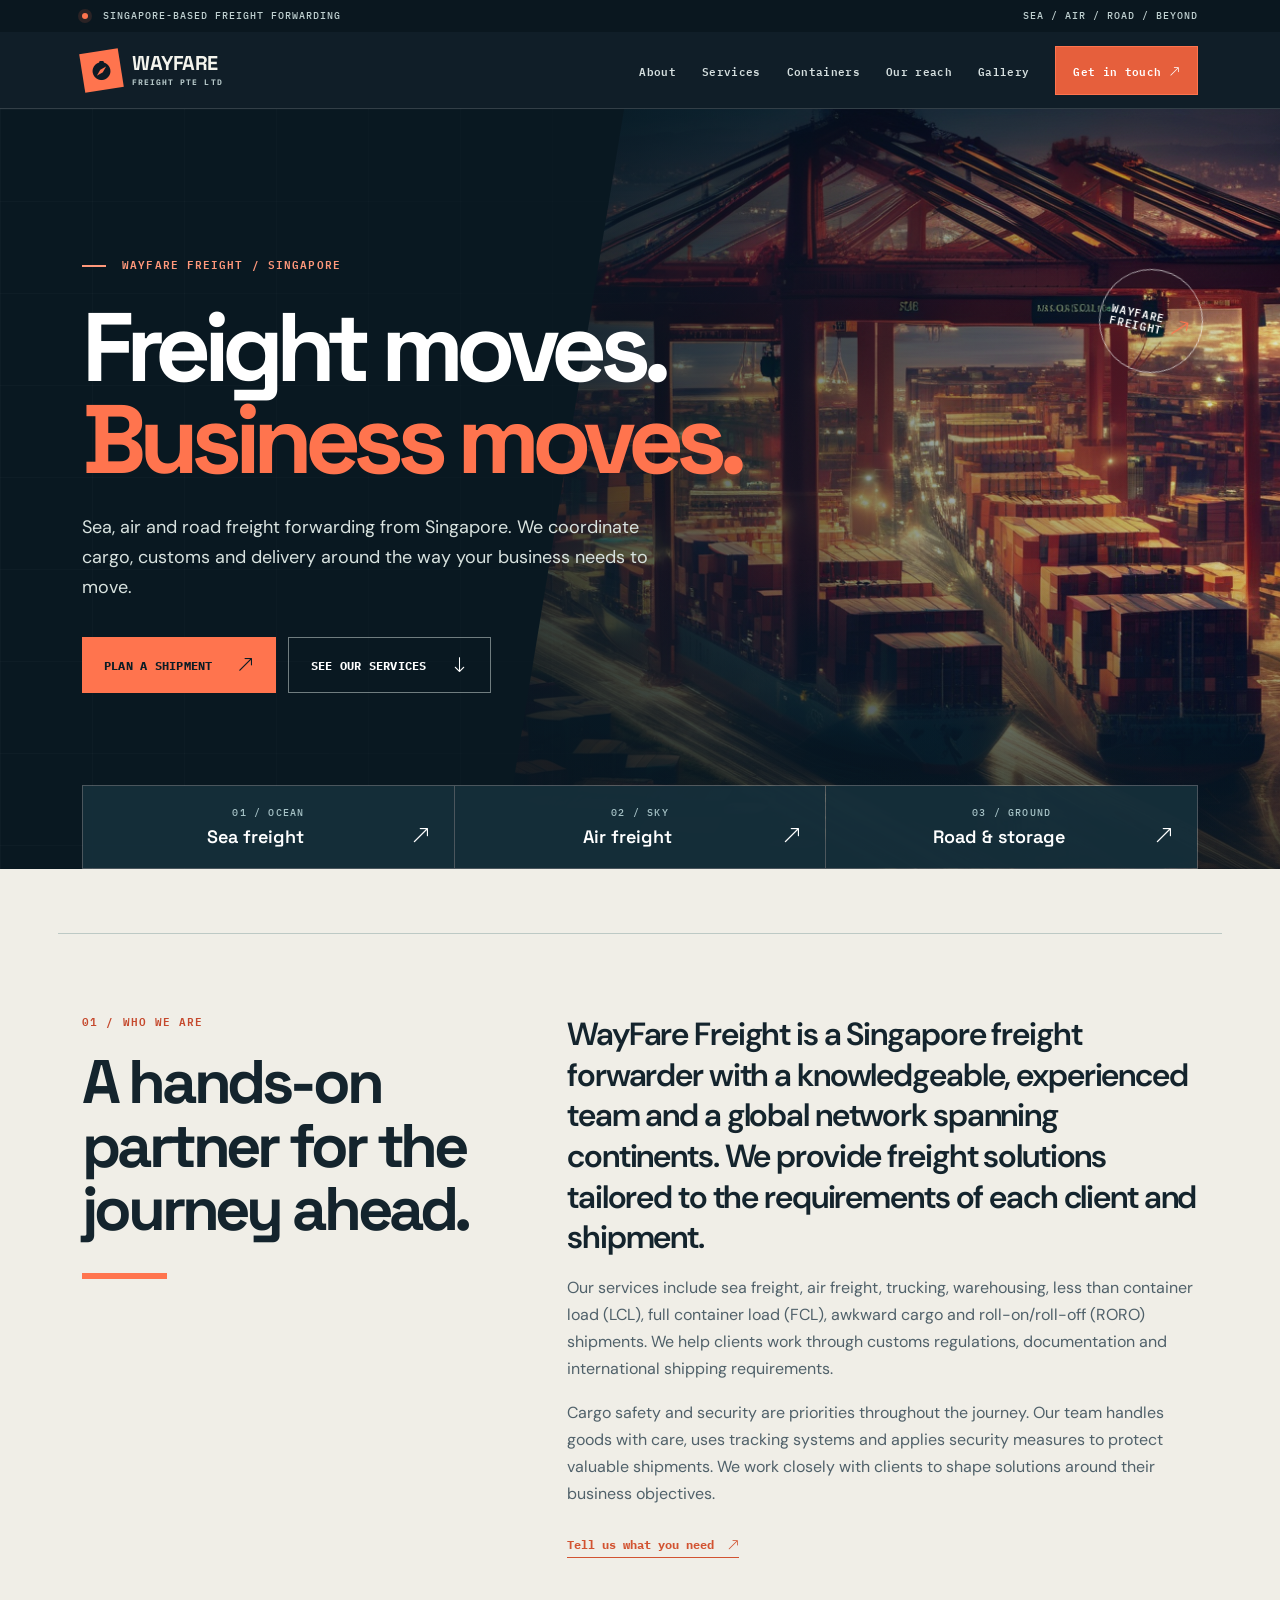
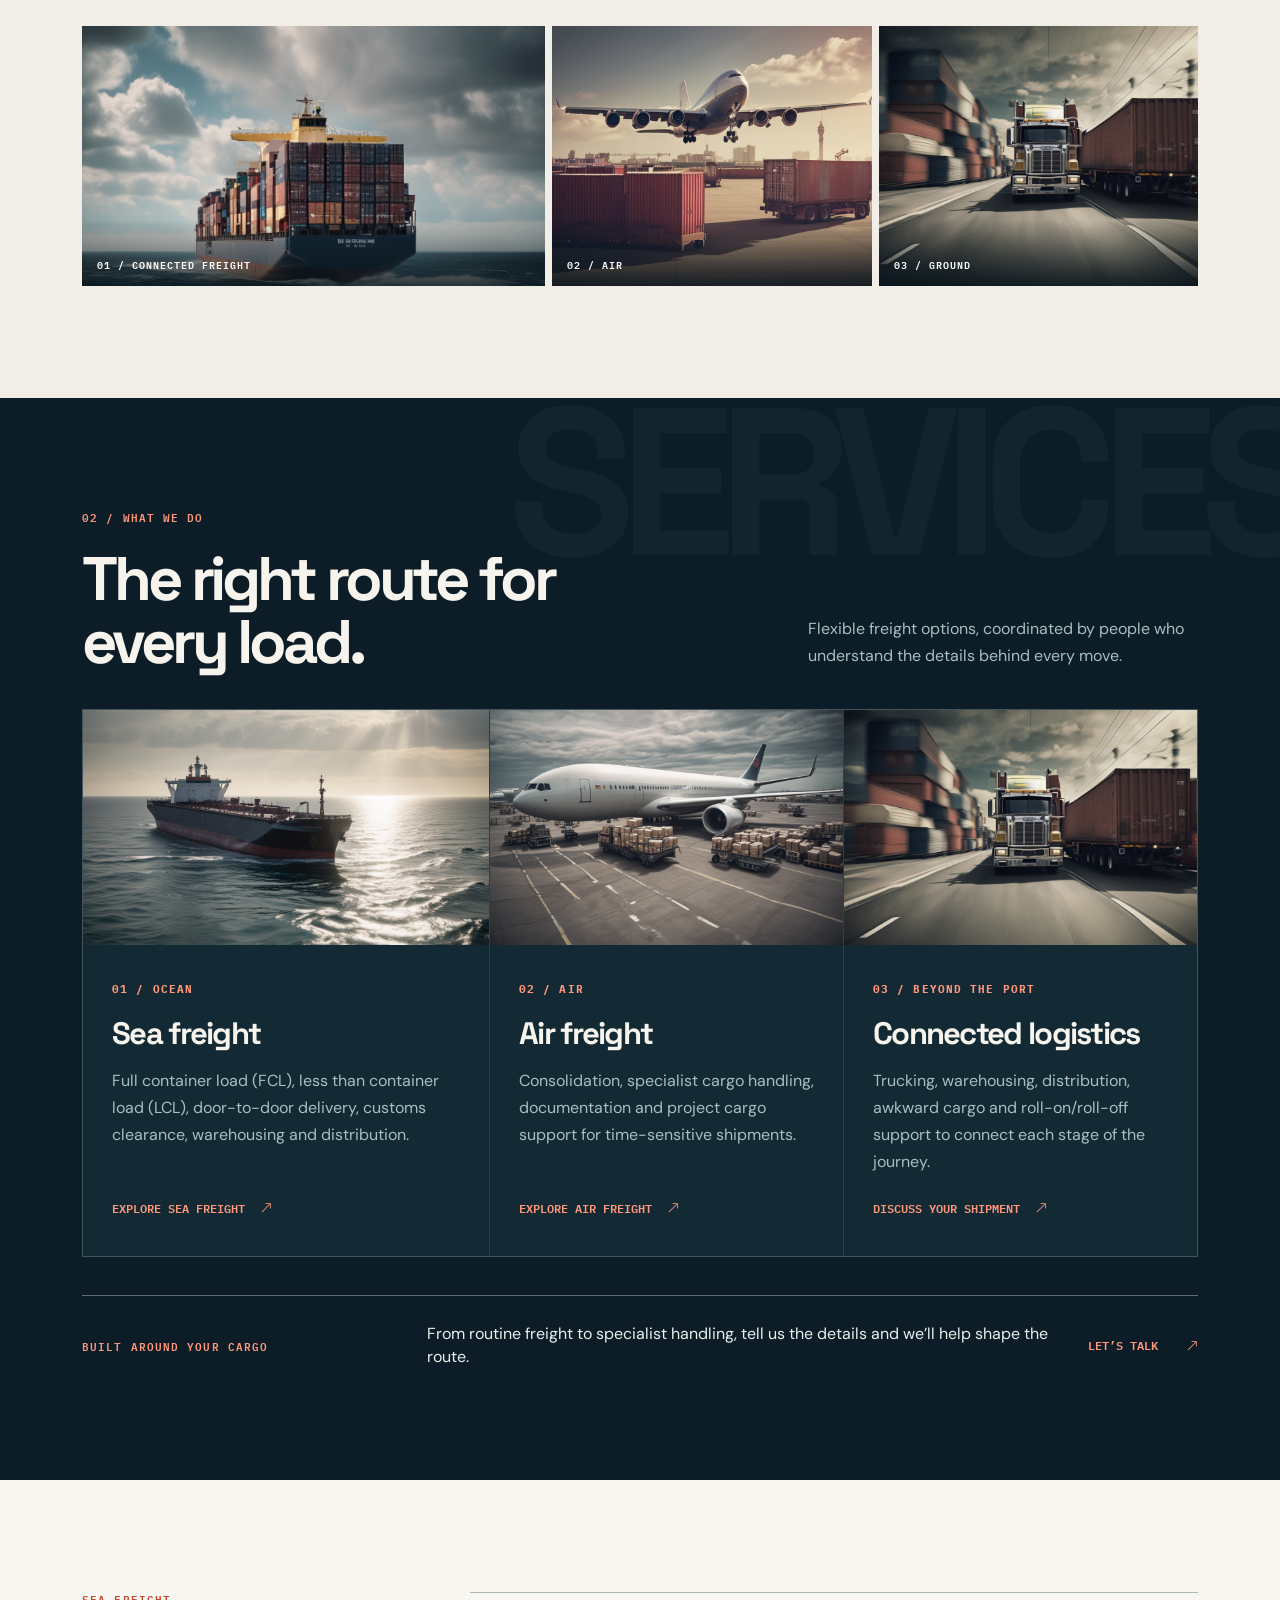
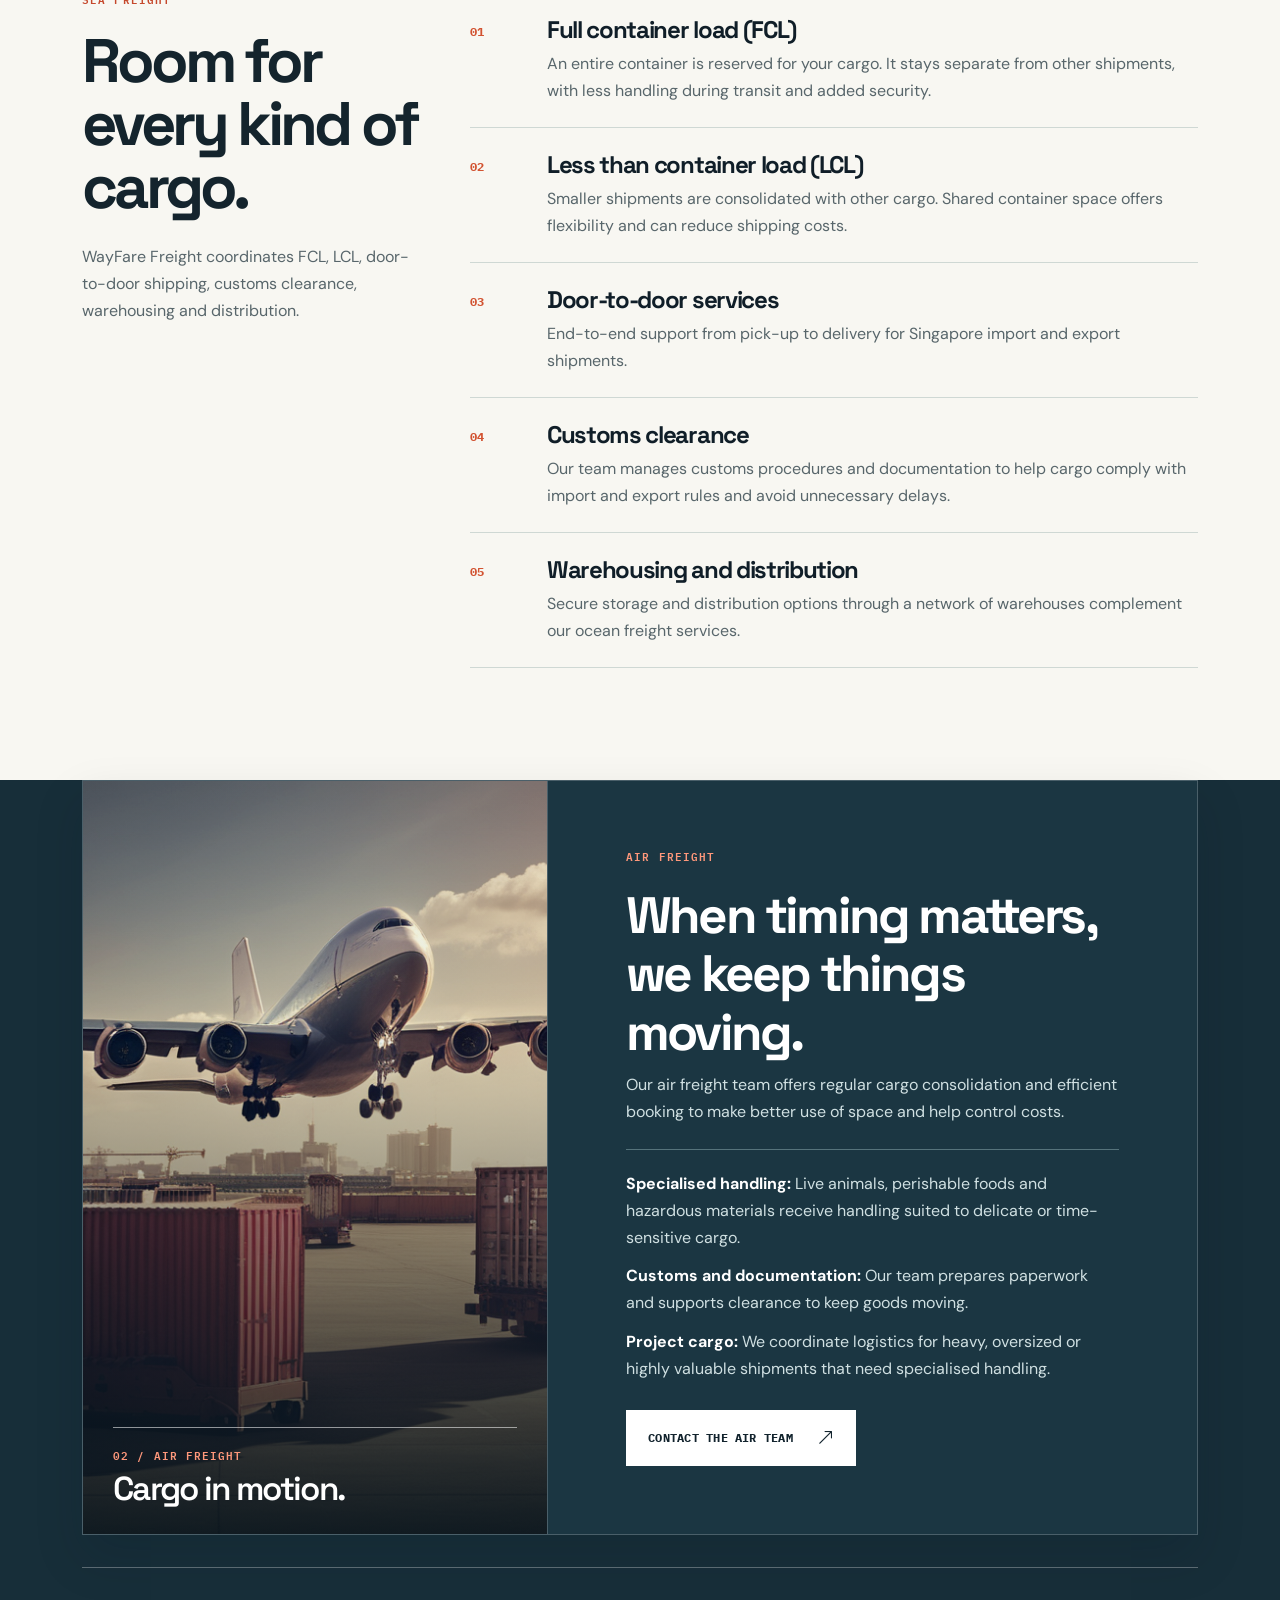
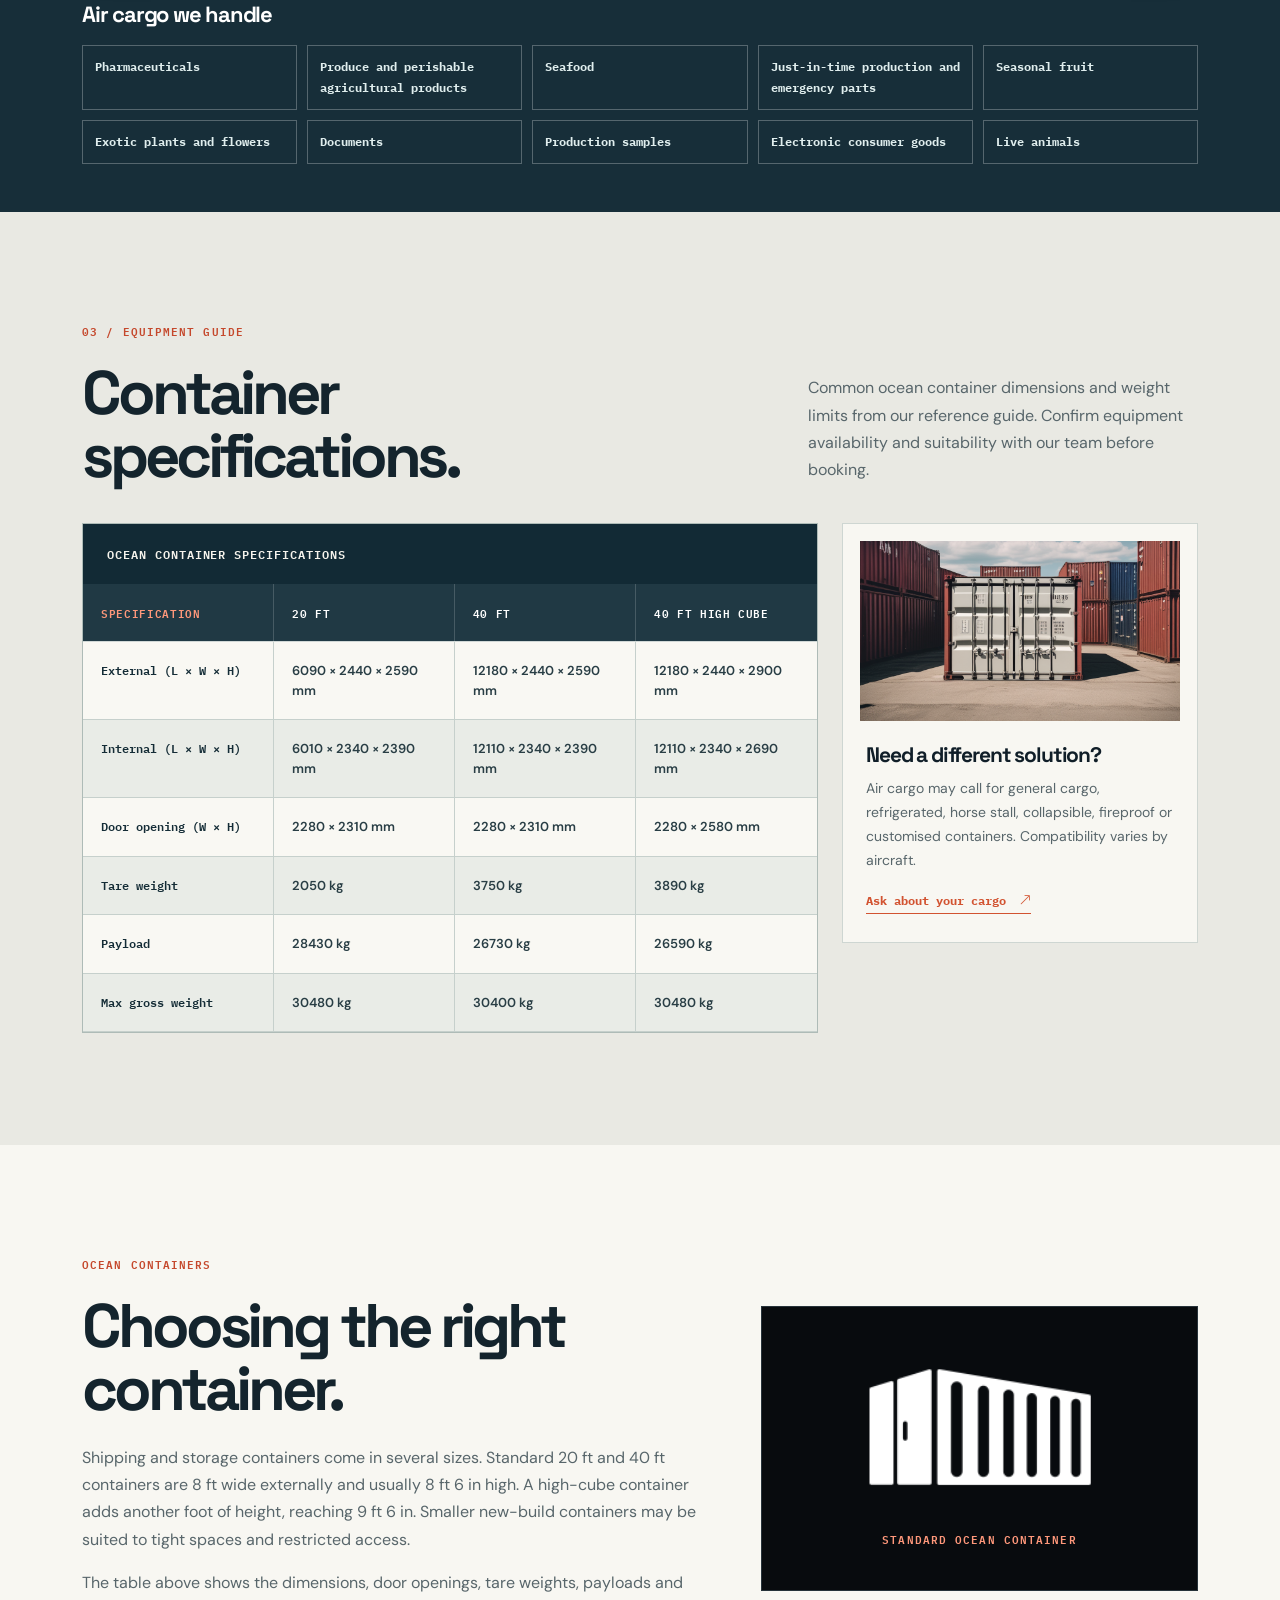
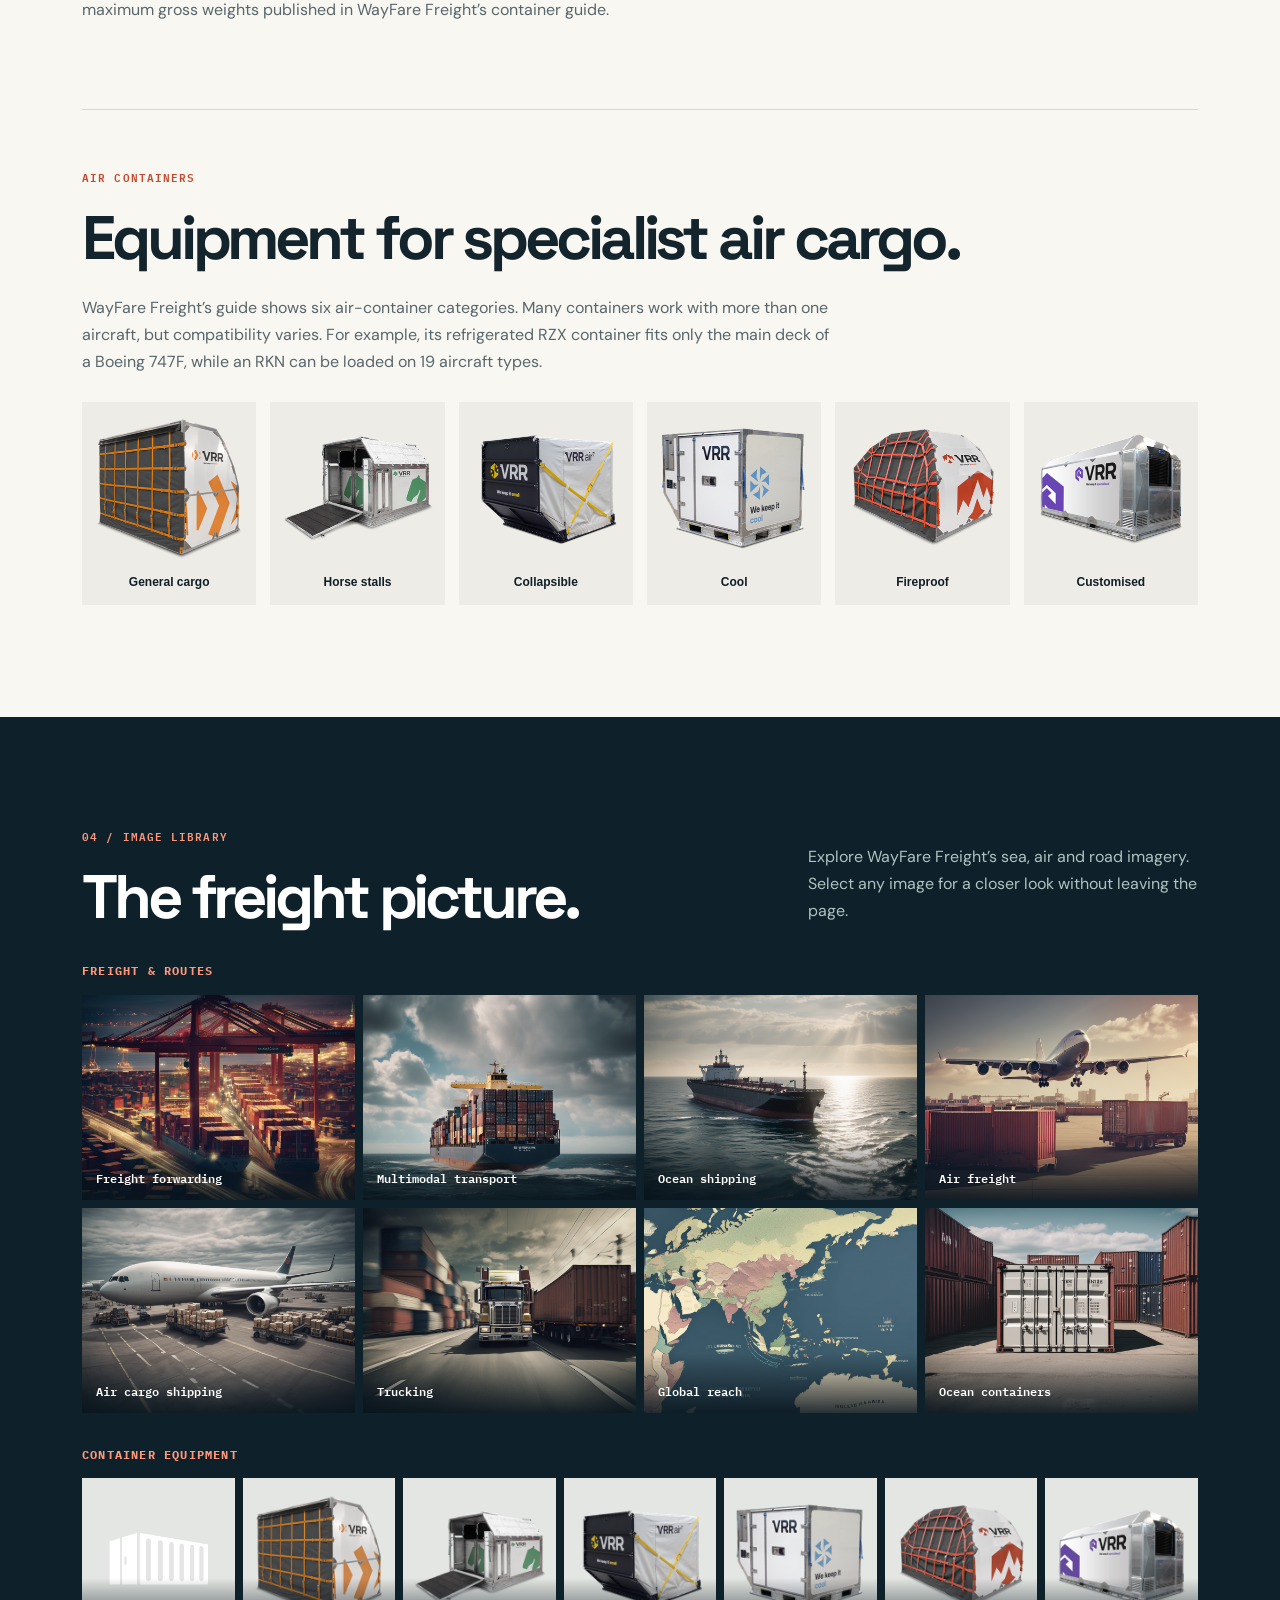
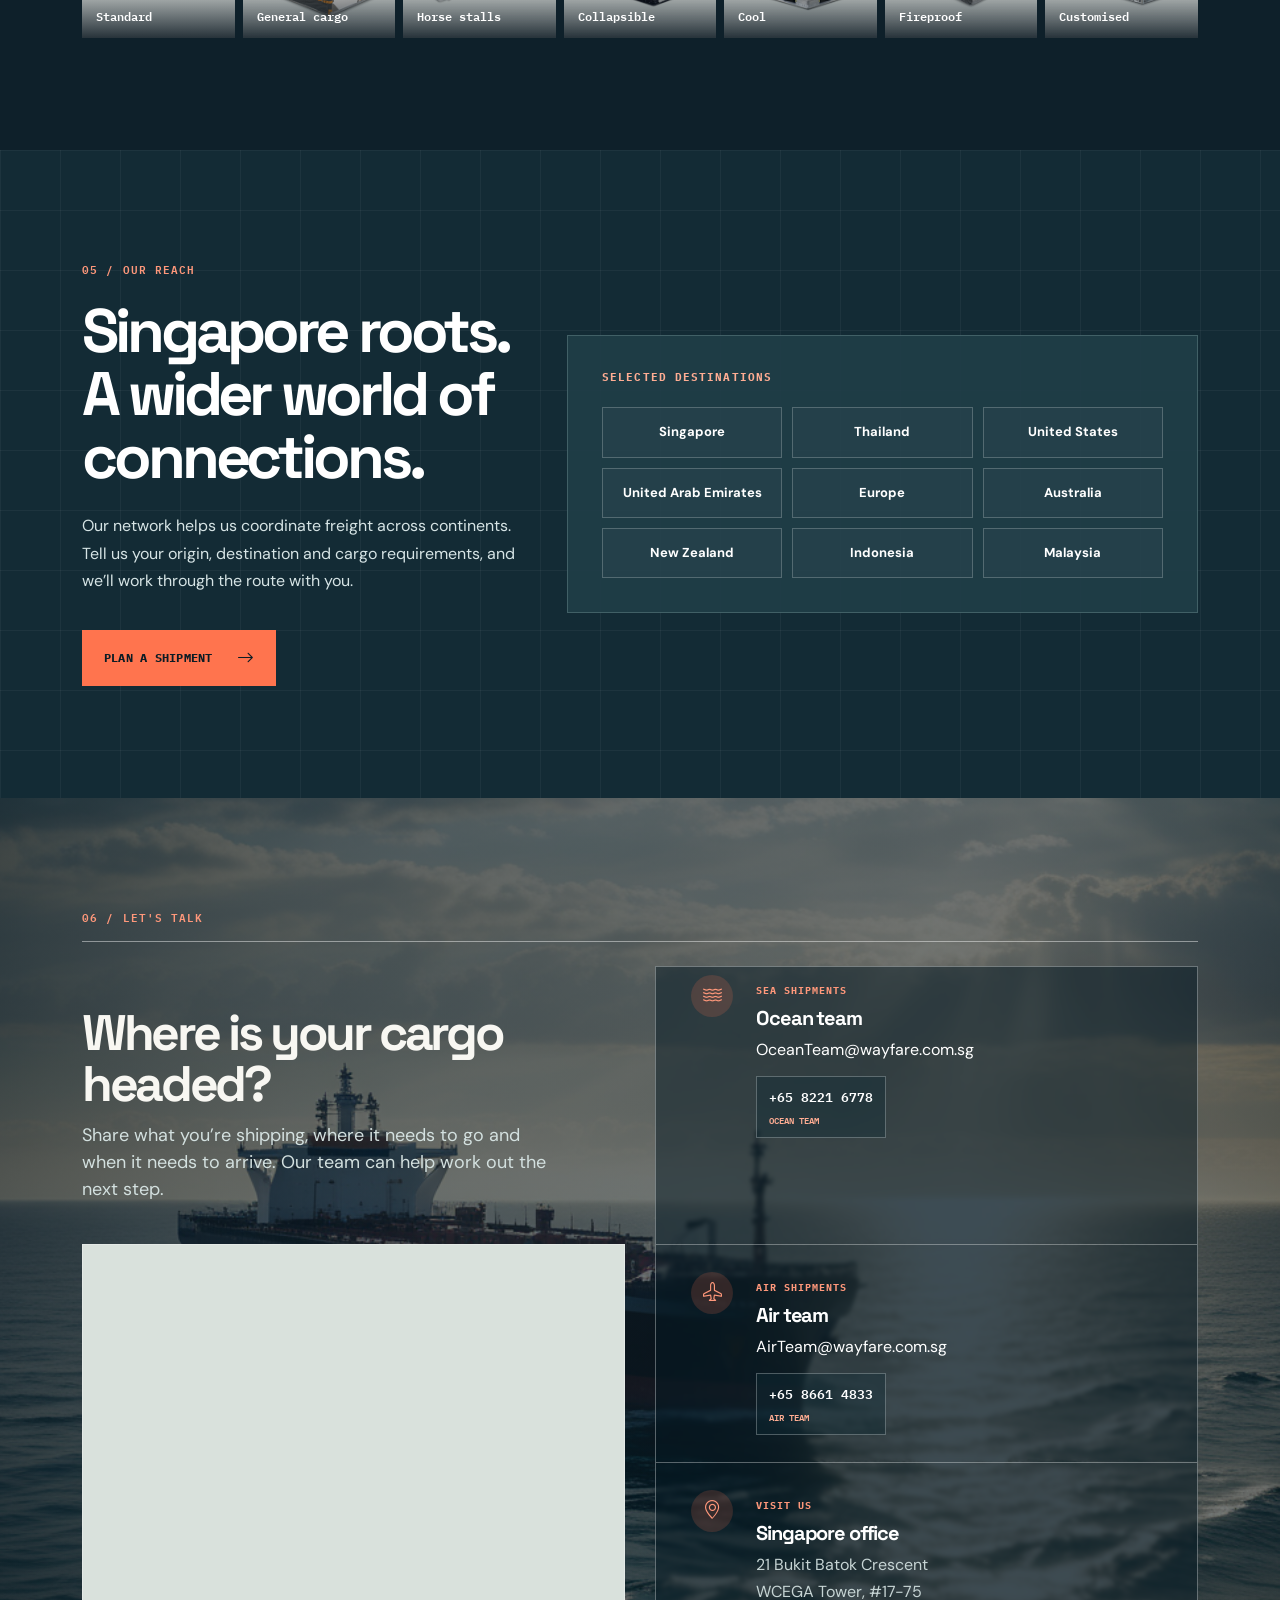
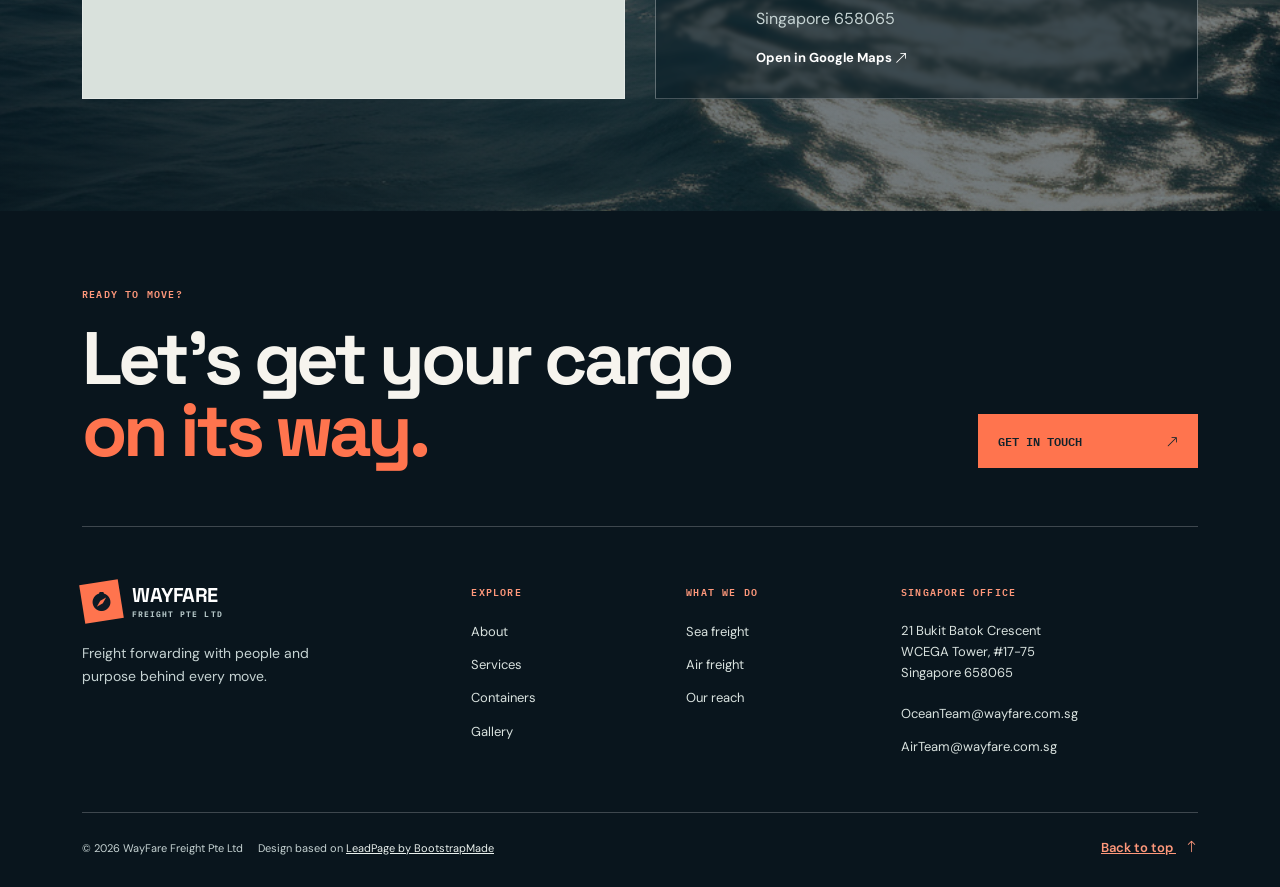
==== commit 7e6f1082: "Update index.html" ====
--- a/index.html
+++ b/index.html
@@ -165,7 +165,7 @@
 <p class="contact-intro">Share what you’re shipping, where it needs to go and when it needs to arrive. Our team can help work out the next step.</p>
 </div>
       <div class="contact-map"><div class="map-loading" role="status"><i class="bi bi-geo-alt-fill" aria-hidden="true"></i><span>Loading location map</span><a href="https://www.google.com/maps/search/?api=1&amp;query=1.336966%2C103.759665" target="_blank" rel="noopener noreferrer">Open in Google Maps <i class="bi bi-arrow-up-right" aria-hidden="true"></i></a></div><iframe allowfullscreen="" height="420" loading="lazy" referrerpolicy="no-referrer-when-downgrade" src="https://www.google.com/maps?q=1.336966%2C103.759665&amp;z=17&amp;output=embed" title="Google Map showing WayFare Freight at 21 Bukit Batok Crescent, Singapore" width="100%"></iframe></div>
-      <div class="contact-row contact-ocean"><span class="contact-icon"><i aria-hidden="true" class="bi bi-water"></i></span><div><span class="contact-label">SEA SHIPMENTS</span><h3>Ocean team</h3><a href="mailto:OceanTeam@wayfare.com.sg">OceanTeam@wayfare.com.sg</a><div class="phone-links"><a href="tel:+6596283882">+65 9628 3882 <small>ocean team</small></a></div></div></div><div class="contact-row contact-air"><span class="contact-icon"><i aria-hidden="true" class="bi bi-airplane"></i></span><div><span class="contact-label">AIR SHIPMENTS</span><h3>Air team</h3><a href="mailto:AirTeam@wayfare.com.sg">AirTeam@wayfare.com.sg</a><div class="phone-links"><a href="tel:+6586614833">+65 8661 4833 <small>air team</small></a></div></div></div><div class="contact-row contact-office"><span class="contact-icon"><i aria-hidden="true" class="bi bi-geo-alt"></i></span><div><span class="contact-label">VISIT US</span><h3>Singapore office</h3><address>21 Bukit Batok Crescent<br/>WCEGA Tower, #17-75<br/>Singapore 658065</address><a class="map-link" href="https://www.google.com/maps/search/?api=1&amp;query=1.336966%2C103.759665" rel="noopener noreferrer" target="_blank">Open in Google Maps <i aria-hidden="true" class="bi bi-arrow-up-right"></i></a></div></div>
+      <div class="contact-row contact-ocean"><span class="contact-icon"><i aria-hidden="true" class="bi bi-water"></i></span><div><span class="contact-label">SEA SHIPMENTS</span><h3>Ocean team</h3><a href="mailto:OceanTeam@wayfare.com.sg">OceanTeam@wayfare.com.sg</a><div class="phone-links"><a href="tel:+6582216778">+65 8221 6778 <small>ocean team</small></a></div></div></div><div class="contact-row contact-air"><span class="contact-icon"><i aria-hidden="true" class="bi bi-airplane"></i></span><div><span class="contact-label">AIR SHIPMENTS</span><h3>Air team</h3><a href="mailto:AirTeam@wayfare.com.sg">AirTeam@wayfare.com.sg</a><div class="phone-links"><a href="tel:+6586614833">+65 8661 4833 <small>air team</small></a></div></div></div><div class="contact-row contact-office"><span class="contact-icon"><i aria-hidden="true" class="bi bi-geo-alt"></i></span><div><span class="contact-label">VISIT US</span><h3>Singapore office</h3><address>21 Bukit Batok Crescent<br/>WCEGA Tower, #17-75<br/>Singapore 658065</address><a class="map-link" href="https://www.google.com/maps/search/?api=1&amp;query=1.336966%2C103.759665" rel="noopener noreferrer" target="_blank">Open in Google Maps <i aria-hidden="true" class="bi bi-arrow-up-right"></i></a></div></div>
     </div>
   </div>
 </section>
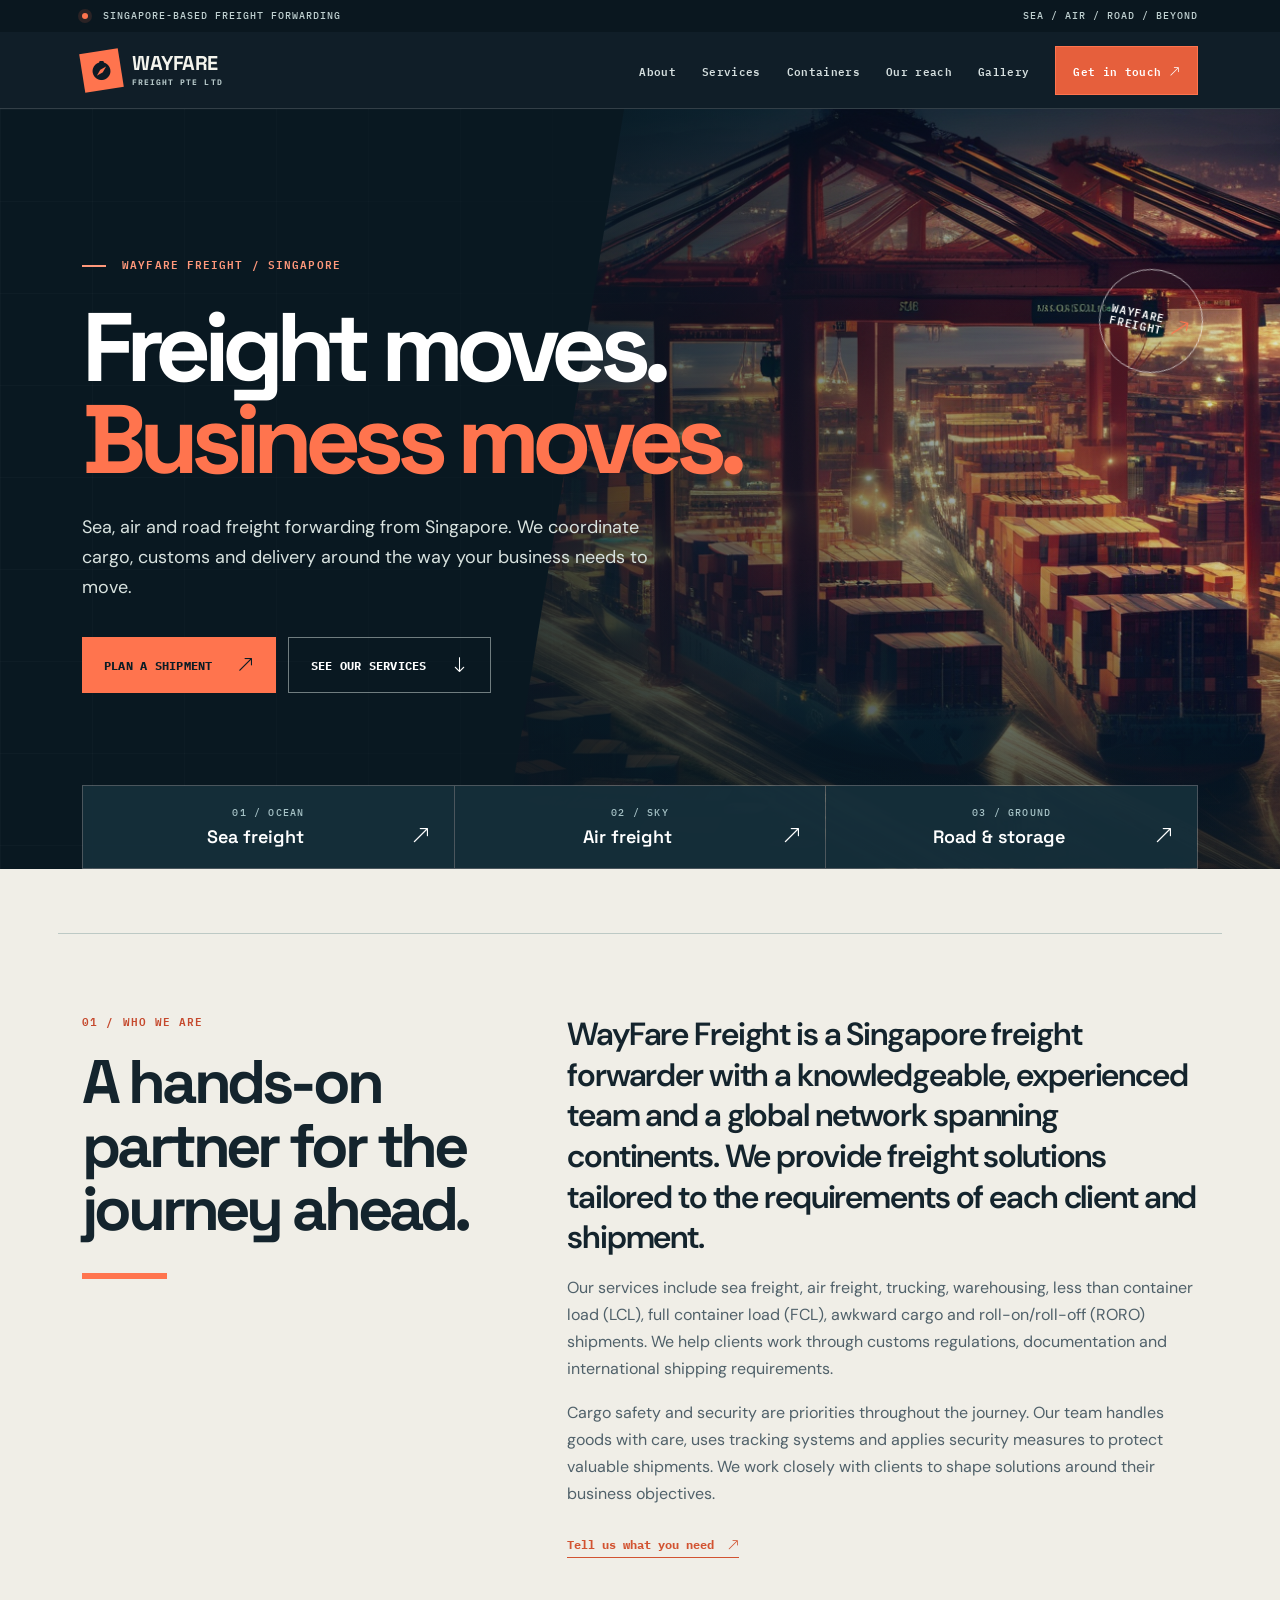
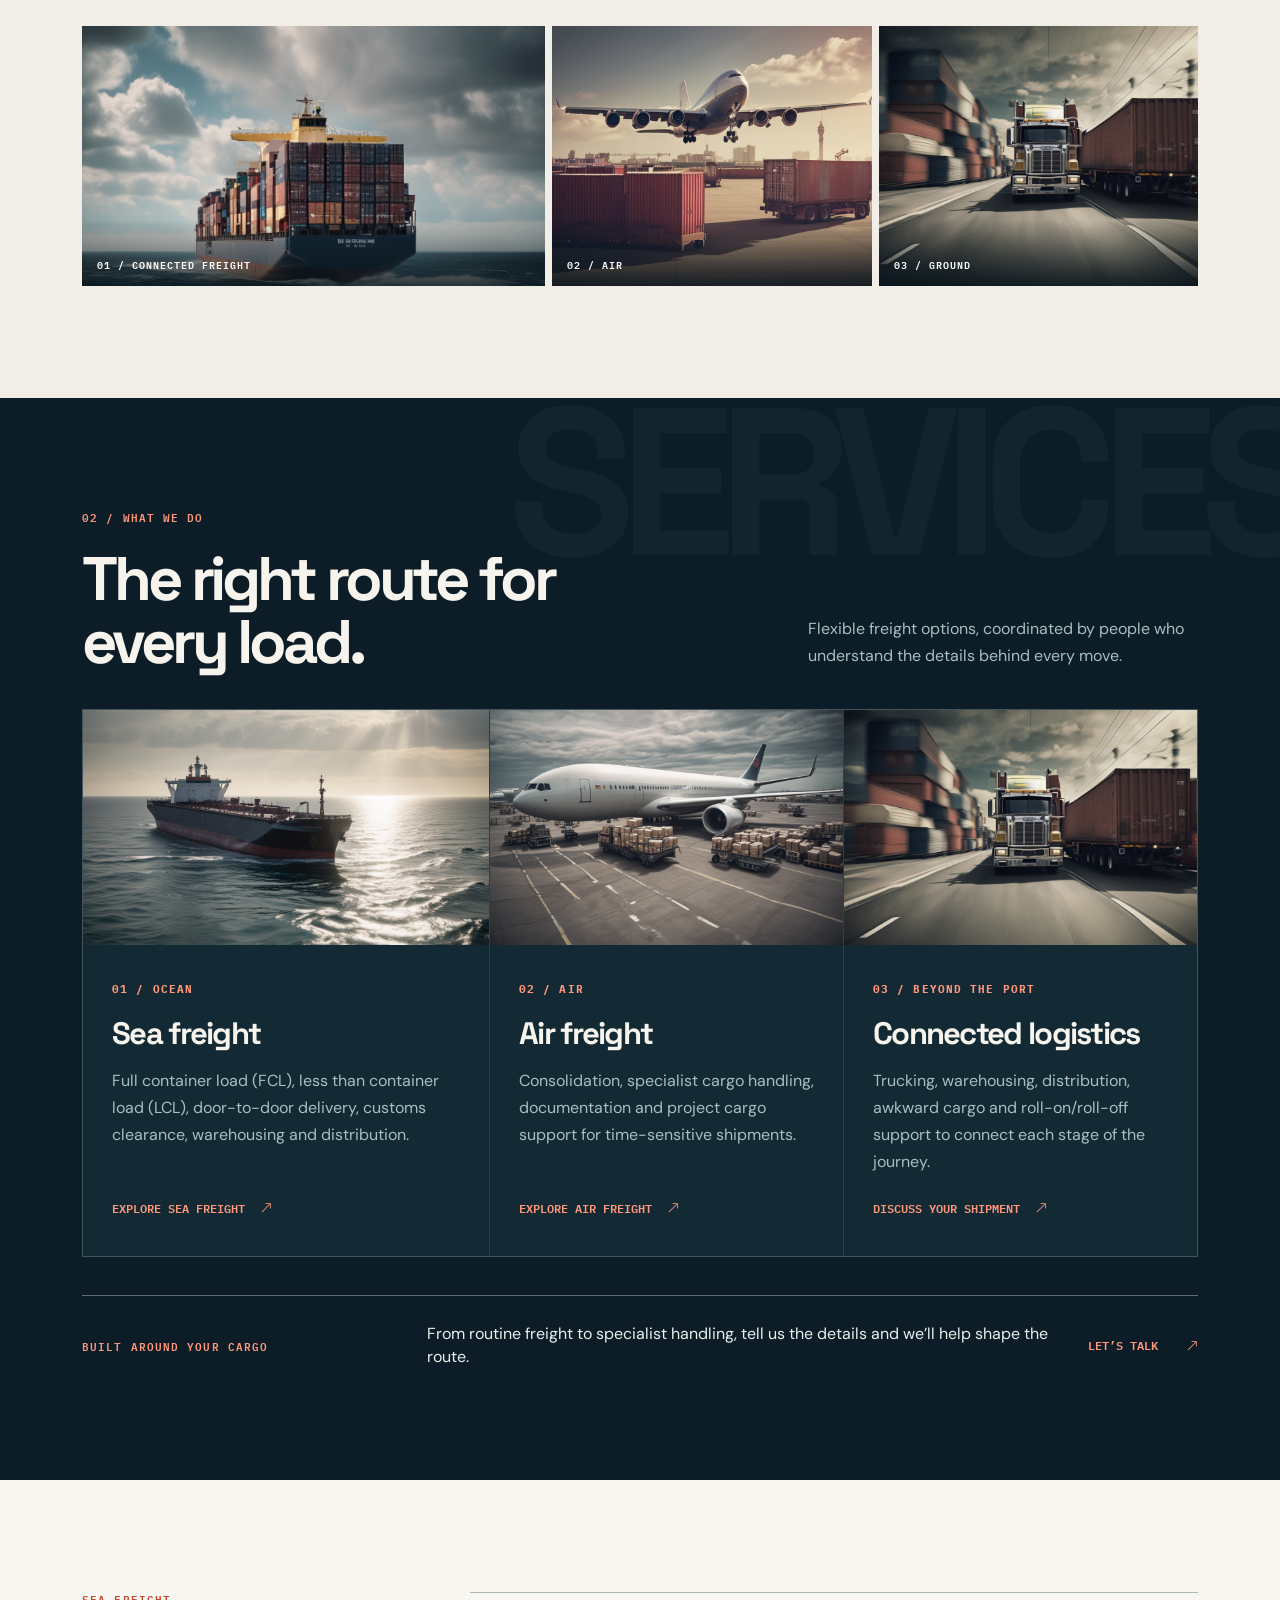
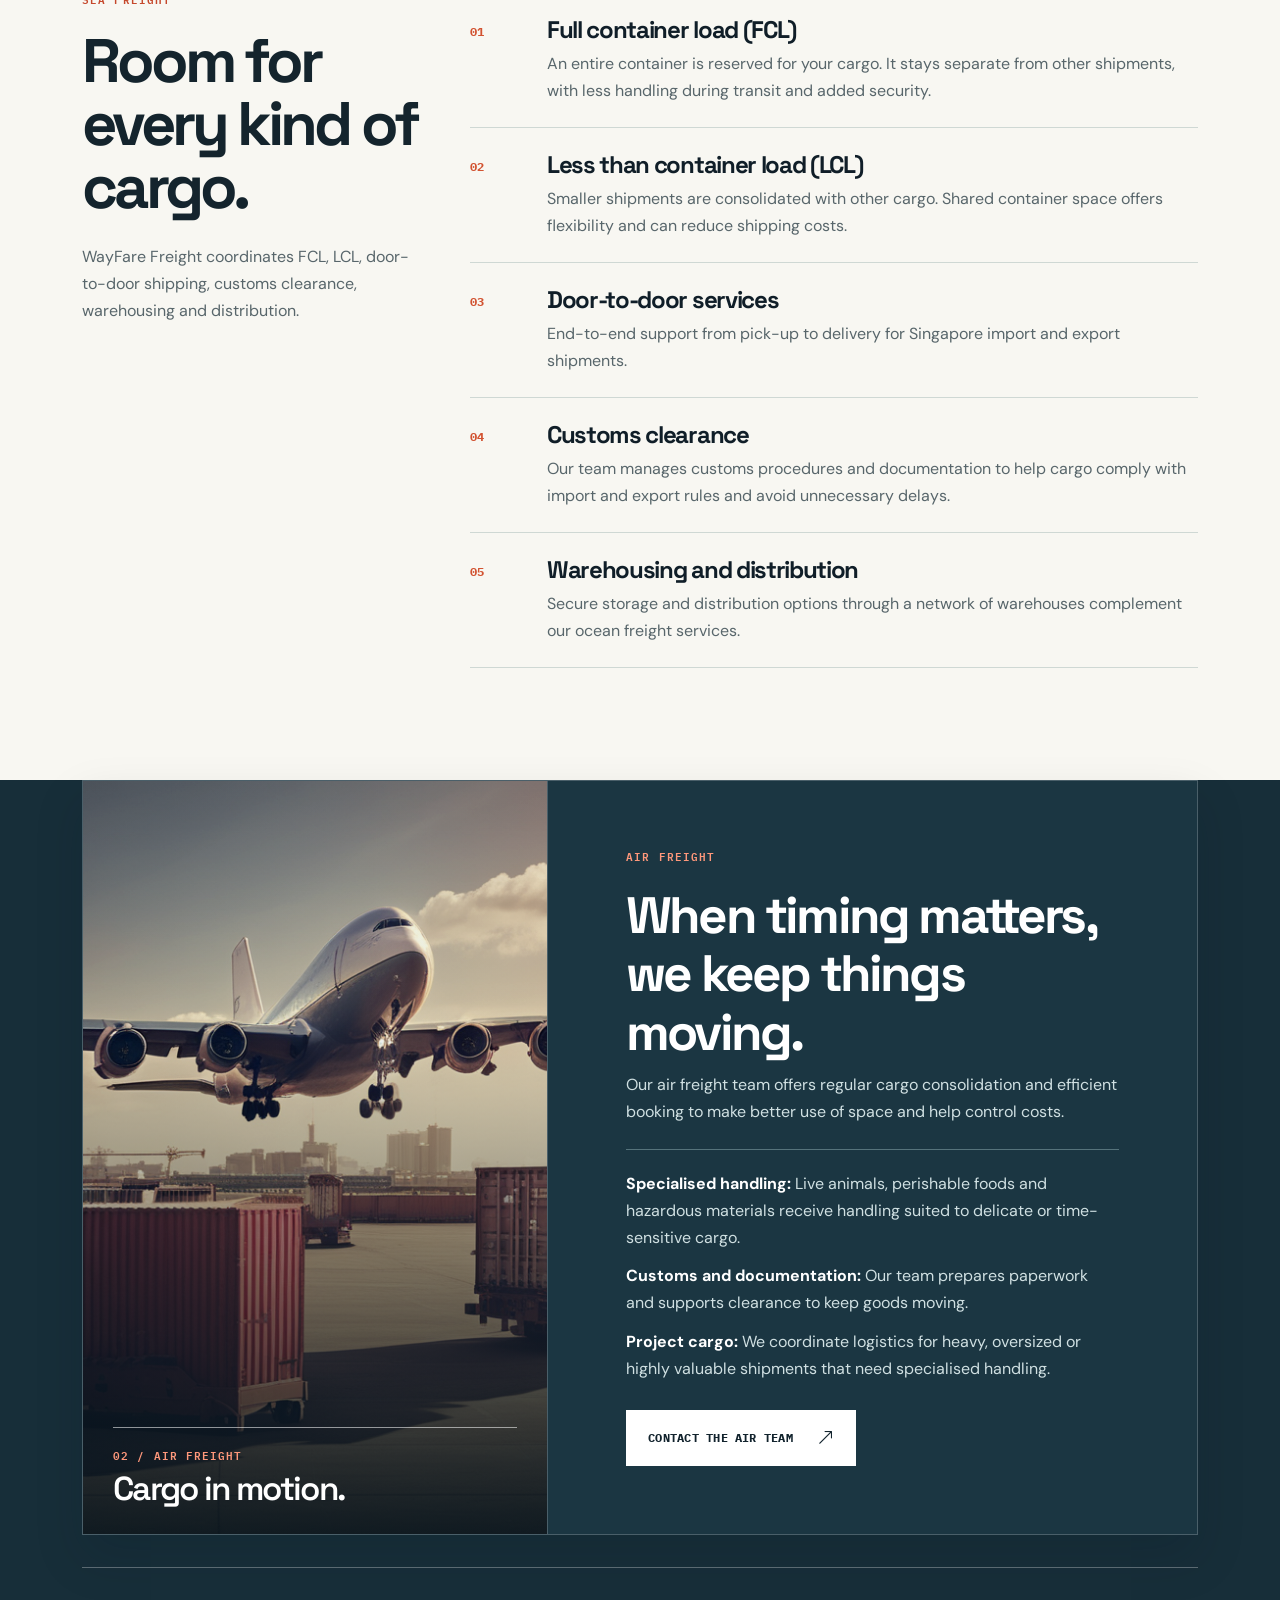
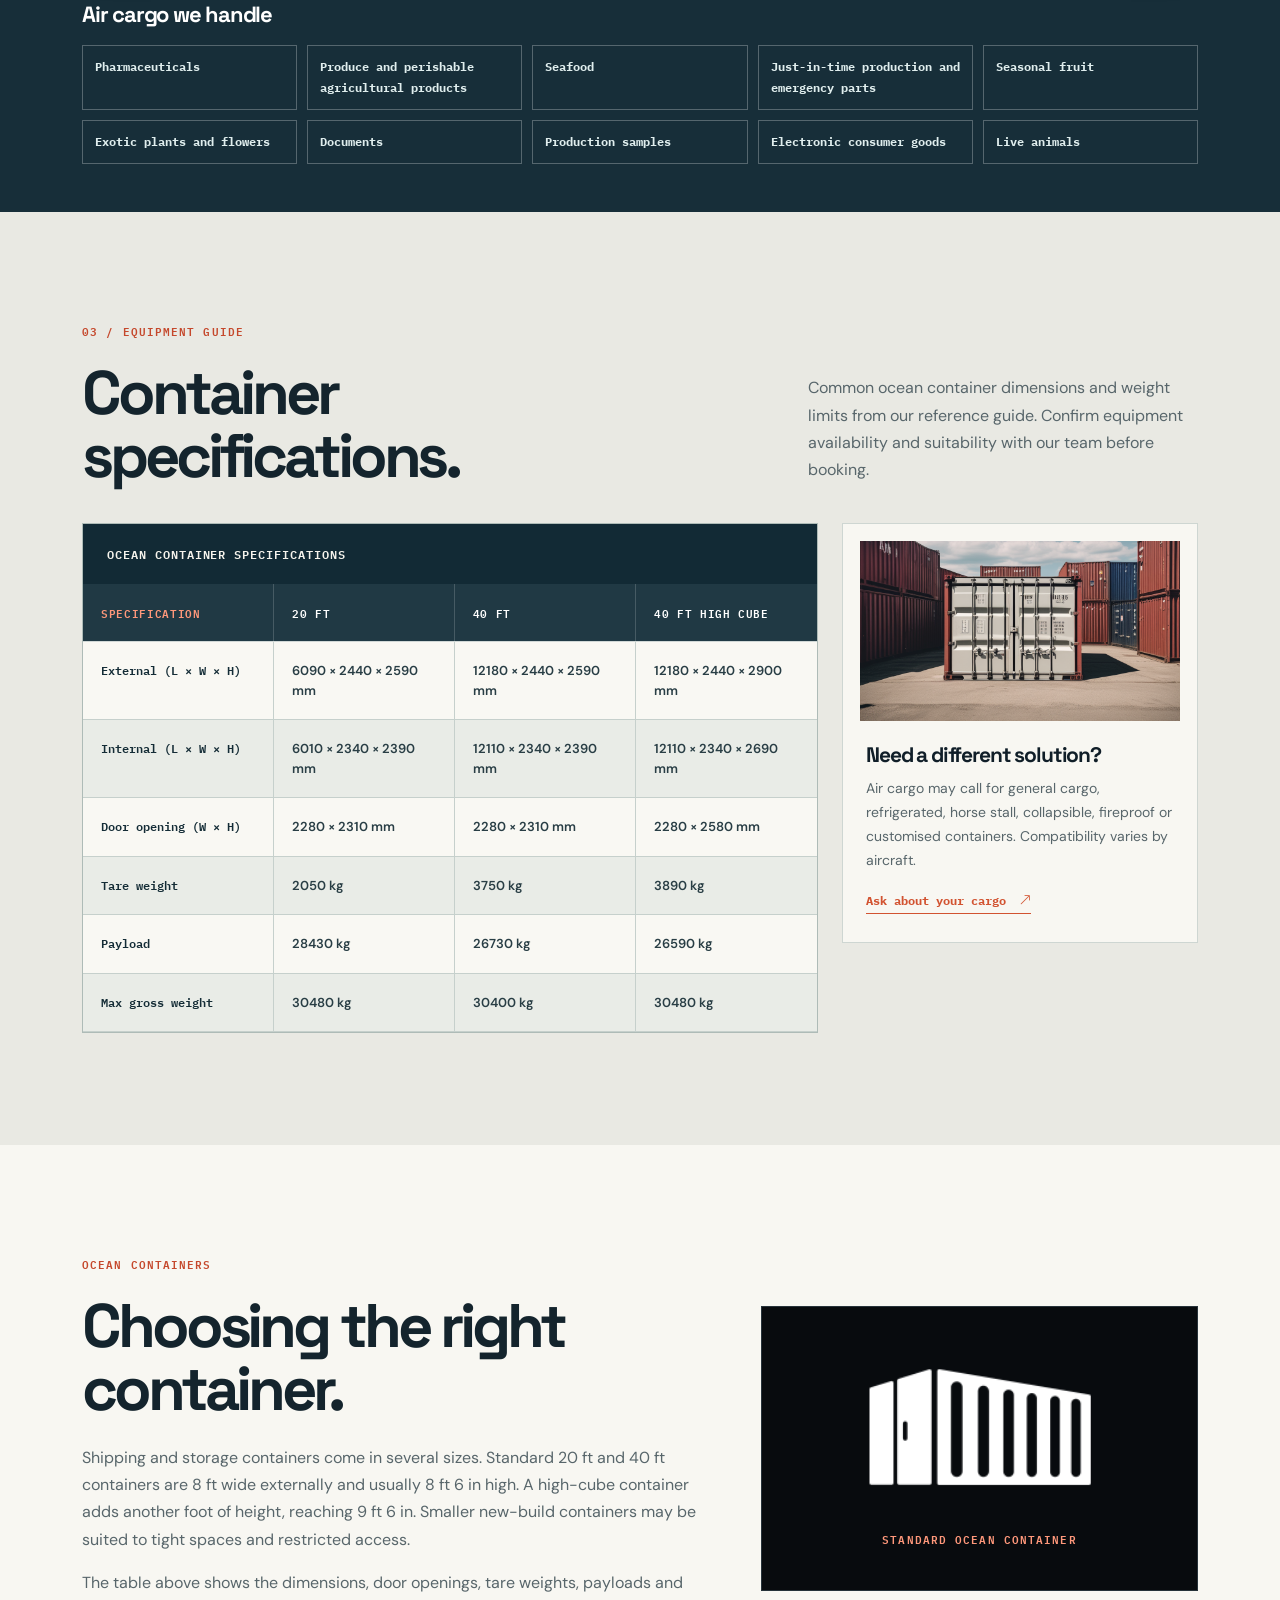
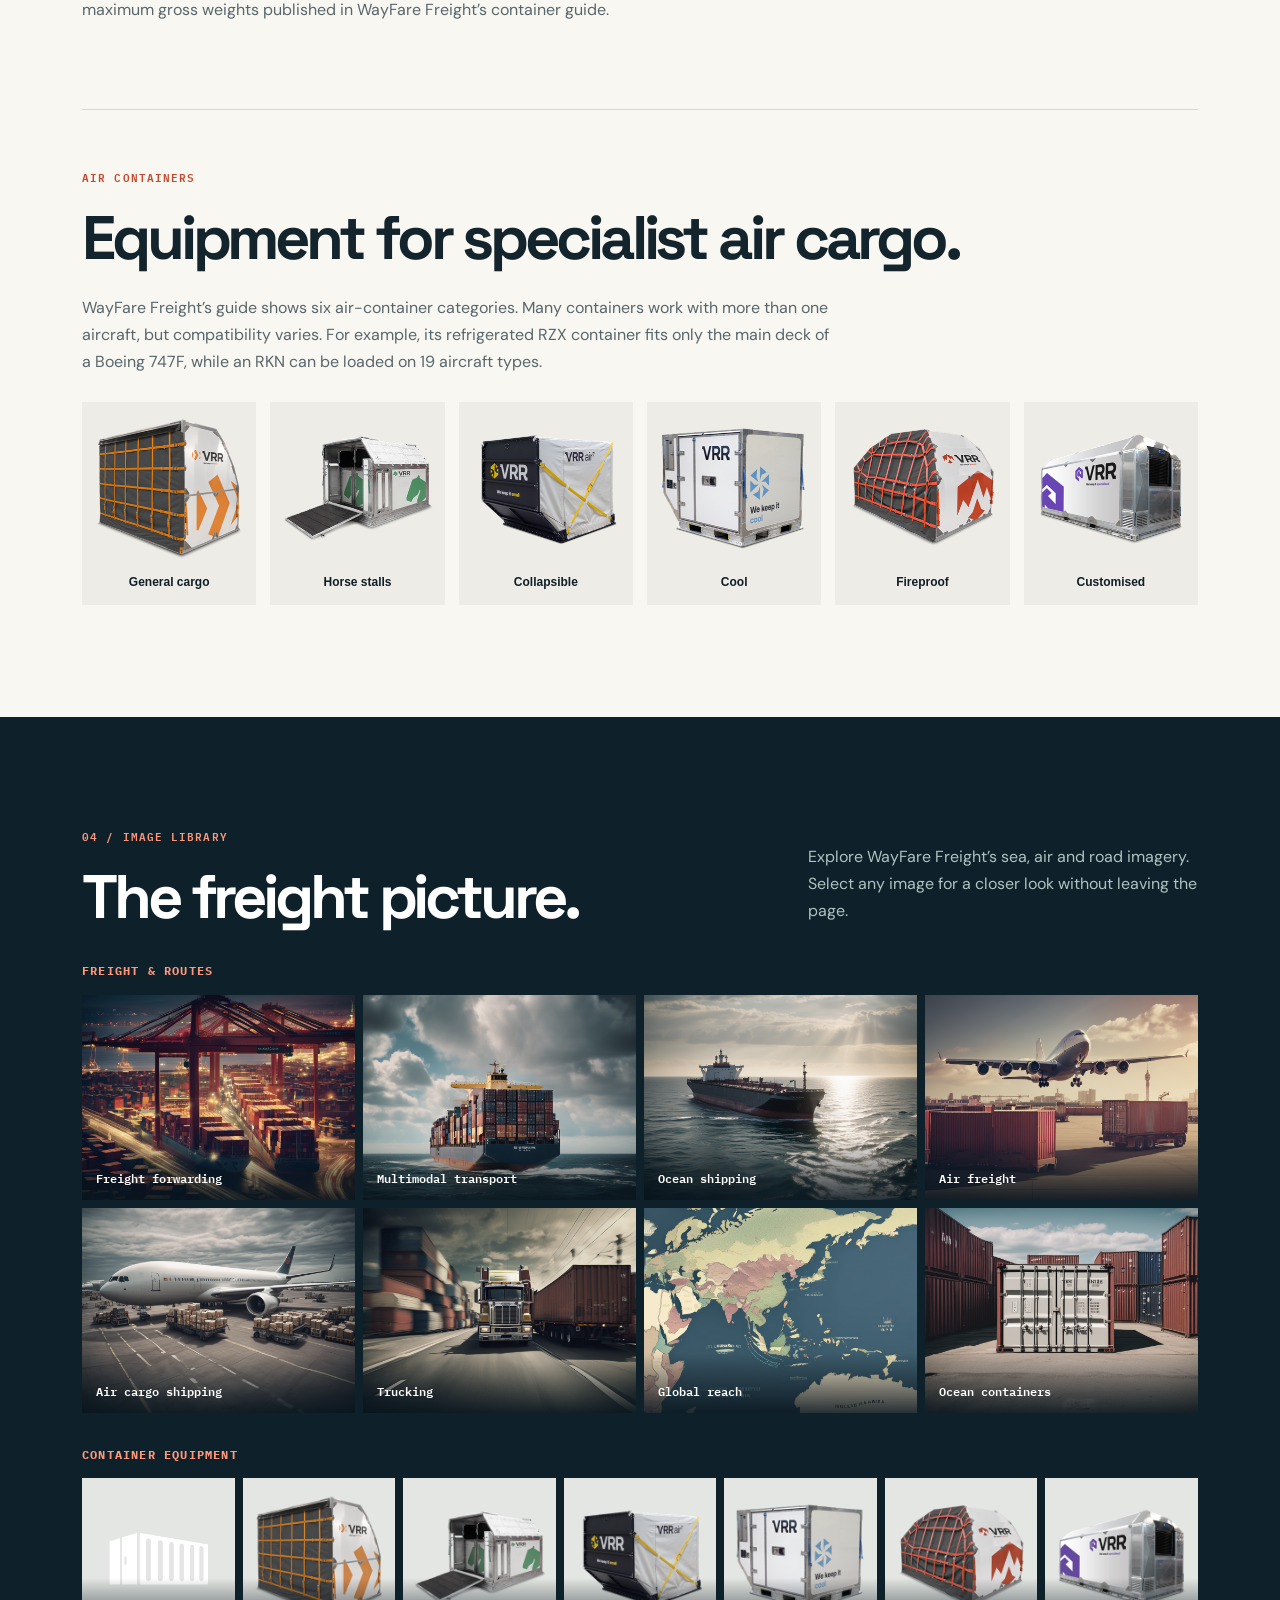
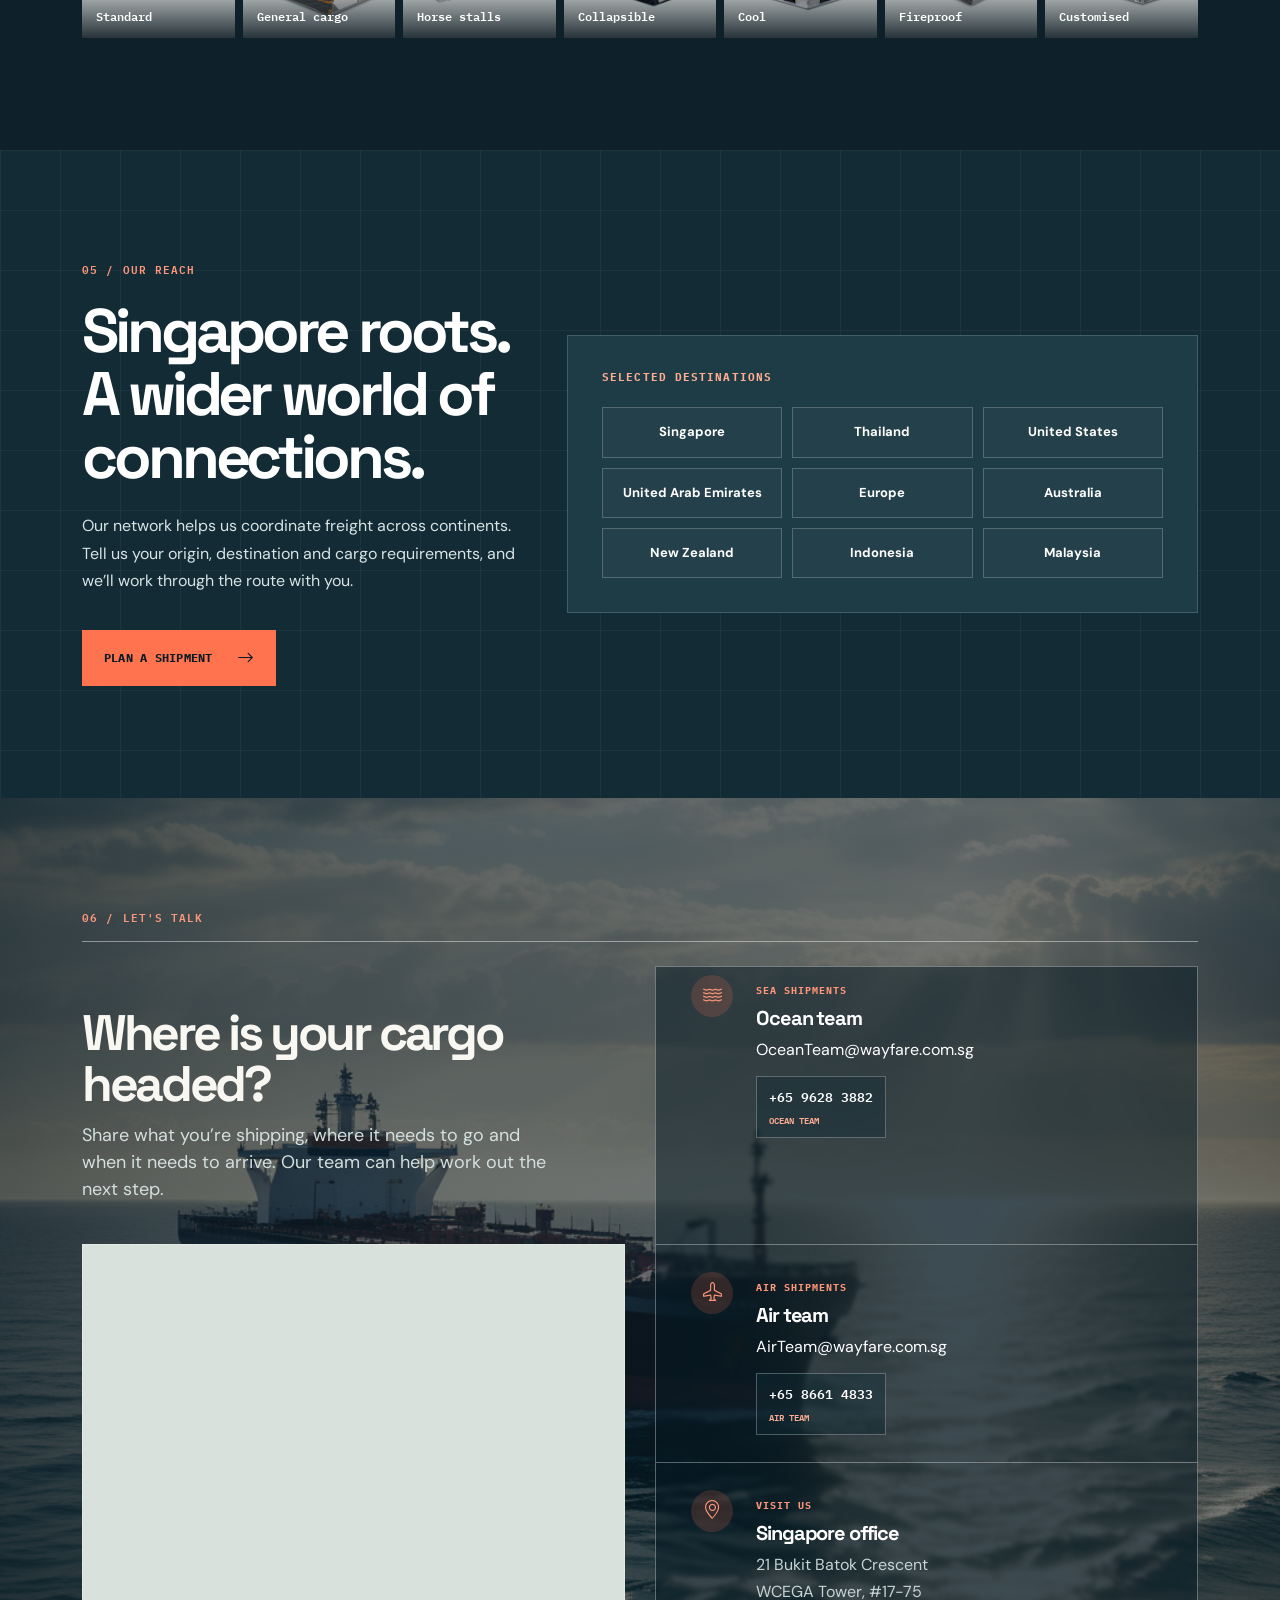
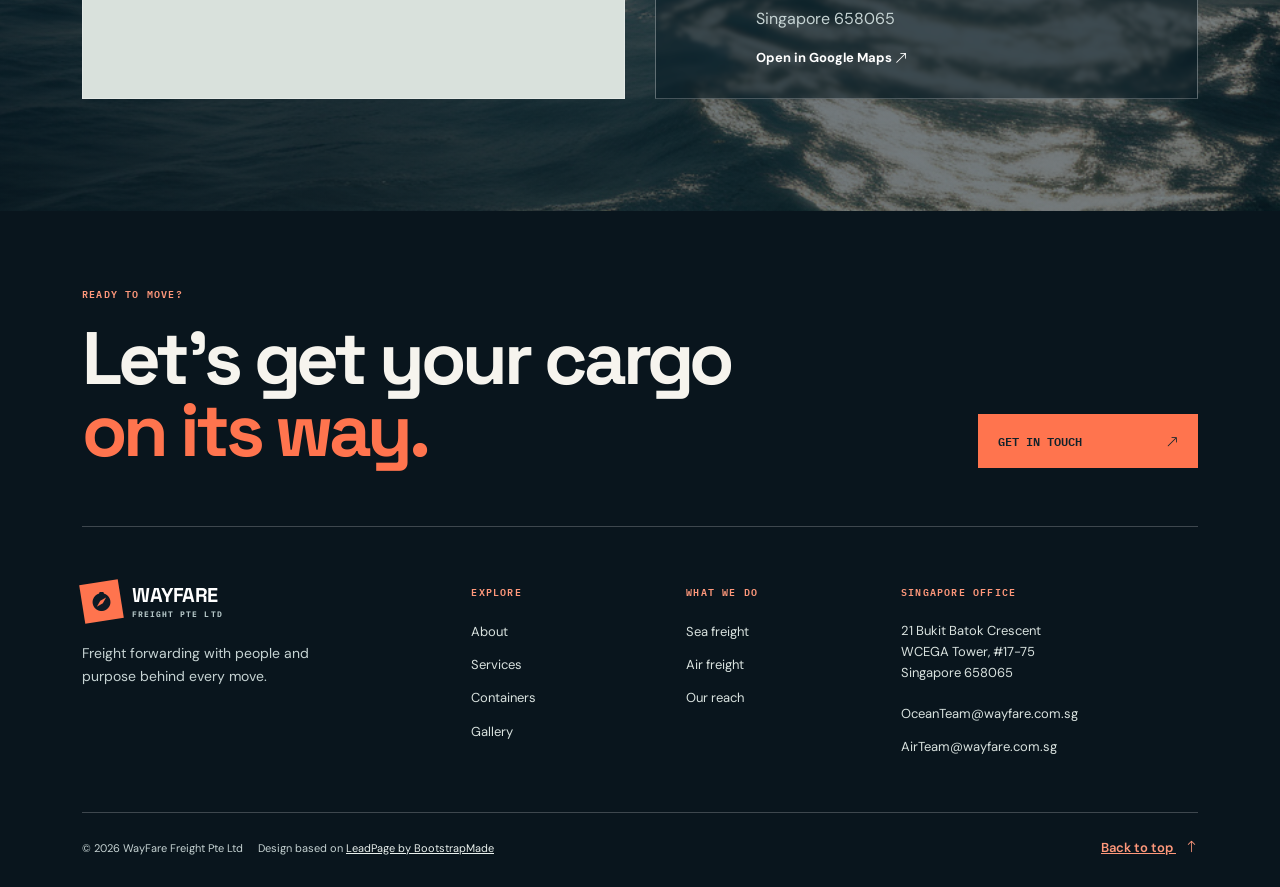
==== commit 03c781bc: "uploaded" ====
--- a/index.html
+++ b/index.html
@@ -6,14 +6,14 @@
   <meta name="viewport" content="width=device-width, initial-scale=1">
   <meta name="description" content="Singapore freight forwarder for sea and air cargo, trucking, warehousing and customs support. Speak directly with WayFare Freight's ocean or air team.">
   <title>WayFare Freight | Sea &amp; Air Freight Forwarding in Singapore</title>
-  <link rel="canonical" href="https://wayfarefreight.github.io/">
+  <link rel="canonical" href="https://wayfarefreight.com/">
   <meta property="og:type" content="website">
   <meta property="og:locale" content="en_SG">
   <meta property="og:site_name" content="WayFare Freight">
   <meta property="og:title" content="WayFare Freight | Sea &amp; Air Freight Forwarding in Singapore">
   <meta property="og:description" content="Sea and air freight, trucking, warehousing and customs support from Singapore. Talk directly with the WayFare Freight team about your shipment.">
-  <meta property="og:url" content="https://wayfarefreight.github.io/">
-  <meta property="og:image" content="https://wayfarefreight.github.io/assets/img/wayfare/hero-freight.png">
+  <meta property="og:url" content="https://wayfarefreight.com/">
+  <meta property="og:image" content="https://wayfarefreight.com/assets/img/wayfare/hero-freight.png">
   <meta property="og:image:alt" content="Freight port with cargo containers and cranes at night">
   <meta name="twitter:card" content="summary_large_image">
   <script type="application/ld+json">
@@ -22,17 +22,17 @@
     "@graph": [
       {
         "@type": "WebSite",
-        "@id": "https://wayfarefreight.github.io/#website",
-        "url": "https://wayfarefreight.github.io/",
+        "@id": "https://wayfarefreight.com/#website",
+        "url": "https://wayfarefreight.com/",
         "name": "WayFare Freight"
       },
       {
         "@type": "LocalBusiness",
-        "@id": "https://wayfarefreight.github.io/#business",
+        "@id": "https://wayfarefreight.com/#business",
         "name": "WayFare Freight Pte Ltd",
-        "url": "https://wayfarefreight.github.io/",
+        "url": "https://wayfarefreight.com/",
         "description": "Singapore freight forwarder providing sea freight, air freight, trucking, warehousing and customs support.",
-        "image": "https://wayfarefreight.github.io/assets/img/wayfare/hero-freight.png",
+        "image": "https://wayfarefreight.com/assets/img/wayfare/hero-freight.png",
         "address": {
           "@type": "PostalAddress",
           "streetAddress": "21 Bukit Batok Crescent, WCEGA Tower #17-75",
@@ -44,7 +44,7 @@
           {
             "@type": "ContactPoint",
             "contactType": "Ocean freight",
-            "telephone": "+6582216778",
+            "telephone": "+6596283882",
             "email": "OceanTeam@wayfare.com.sg"
           },
           {
@@ -165,7 +165,7 @@
 <p class="contact-intro">Share what you’re shipping, where it needs to go and when it needs to arrive. Our team can help work out the next step.</p>
 </div>
       <div class="contact-map"><div class="map-loading" role="status"><i class="bi bi-geo-alt-fill" aria-hidden="true"></i><span>Loading location map</span><a href="https://www.google.com/maps/search/?api=1&amp;query=1.336966%2C103.759665" target="_blank" rel="noopener noreferrer">Open in Google Maps <i class="bi bi-arrow-up-right" aria-hidden="true"></i></a></div><iframe allowfullscreen="" height="420" loading="lazy" referrerpolicy="no-referrer-when-downgrade" src="https://www.google.com/maps?q=1.336966%2C103.759665&amp;z=17&amp;output=embed" title="Google Map showing WayFare Freight at 21 Bukit Batok Crescent, Singapore" width="100%"></iframe></div>
-      <div class="contact-row contact-ocean"><span class="contact-icon"><i aria-hidden="true" class="bi bi-water"></i></span><div><span class="contact-label">SEA SHIPMENTS</span><h3>Ocean team</h3><a href="mailto:OceanTeam@wayfare.com.sg">OceanTeam@wayfare.com.sg</a><div class="phone-links"><a href="tel:+6582216778">+65 8221 6778 <small>ocean team</small></a></div></div></div><div class="contact-row contact-air"><span class="contact-icon"><i aria-hidden="true" class="bi bi-airplane"></i></span><div><span class="contact-label">AIR SHIPMENTS</span><h3>Air team</h3><a href="mailto:AirTeam@wayfare.com.sg">AirTeam@wayfare.com.sg</a><div class="phone-links"><a href="tel:+6586614833">+65 8661 4833 <small>air team</small></a></div></div></div><div class="contact-row contact-office"><span class="contact-icon"><i aria-hidden="true" class="bi bi-geo-alt"></i></span><div><span class="contact-label">VISIT US</span><h3>Singapore office</h3><address>21 Bukit Batok Crescent<br/>WCEGA Tower, #17-75<br/>Singapore 658065</address><a class="map-link" href="https://www.google.com/maps/search/?api=1&amp;query=1.336966%2C103.759665" rel="noopener noreferrer" target="_blank">Open in Google Maps <i aria-hidden="true" class="bi bi-arrow-up-right"></i></a></div></div>
+      <div class="contact-row contact-ocean"><span class="contact-icon"><i aria-hidden="true" class="bi bi-water"></i></span><div><span class="contact-label">SEA SHIPMENTS</span><h3>Ocean team</h3><a href="mailto:OceanTeam@wayfare.com.sg">OceanTeam@wayfare.com.sg</a><div class="phone-links"><a href="tel:+6596283882">+65 9628 3882 <small>ocean team</small></a></div></div></div><div class="contact-row contact-air"><span class="contact-icon"><i aria-hidden="true" class="bi bi-airplane"></i></span><div><span class="contact-label">AIR SHIPMENTS</span><h3>Air team</h3><a href="mailto:AirTeam@wayfare.com.sg">AirTeam@wayfare.com.sg</a><div class="phone-links"><a href="tel:+6586614833">+65 8661 4833 <small>air team</small></a></div></div></div><div class="contact-row contact-office"><span class="contact-icon"><i aria-hidden="true" class="bi bi-geo-alt"></i></span><div><span class="contact-label">VISIT US</span><h3>Singapore office</h3><address>21 Bukit Batok Crescent<br/>WCEGA Tower, #17-75<br/>Singapore 658065</address><a class="map-link" href="https://www.google.com/maps/search/?api=1&amp;query=1.336966%2C103.759665" rel="noopener noreferrer" target="_blank">Open in Google Maps <i aria-hidden="true" class="bi bi-arrow-up-right"></i></a></div></div>
     </div>
   </div>
 </section>
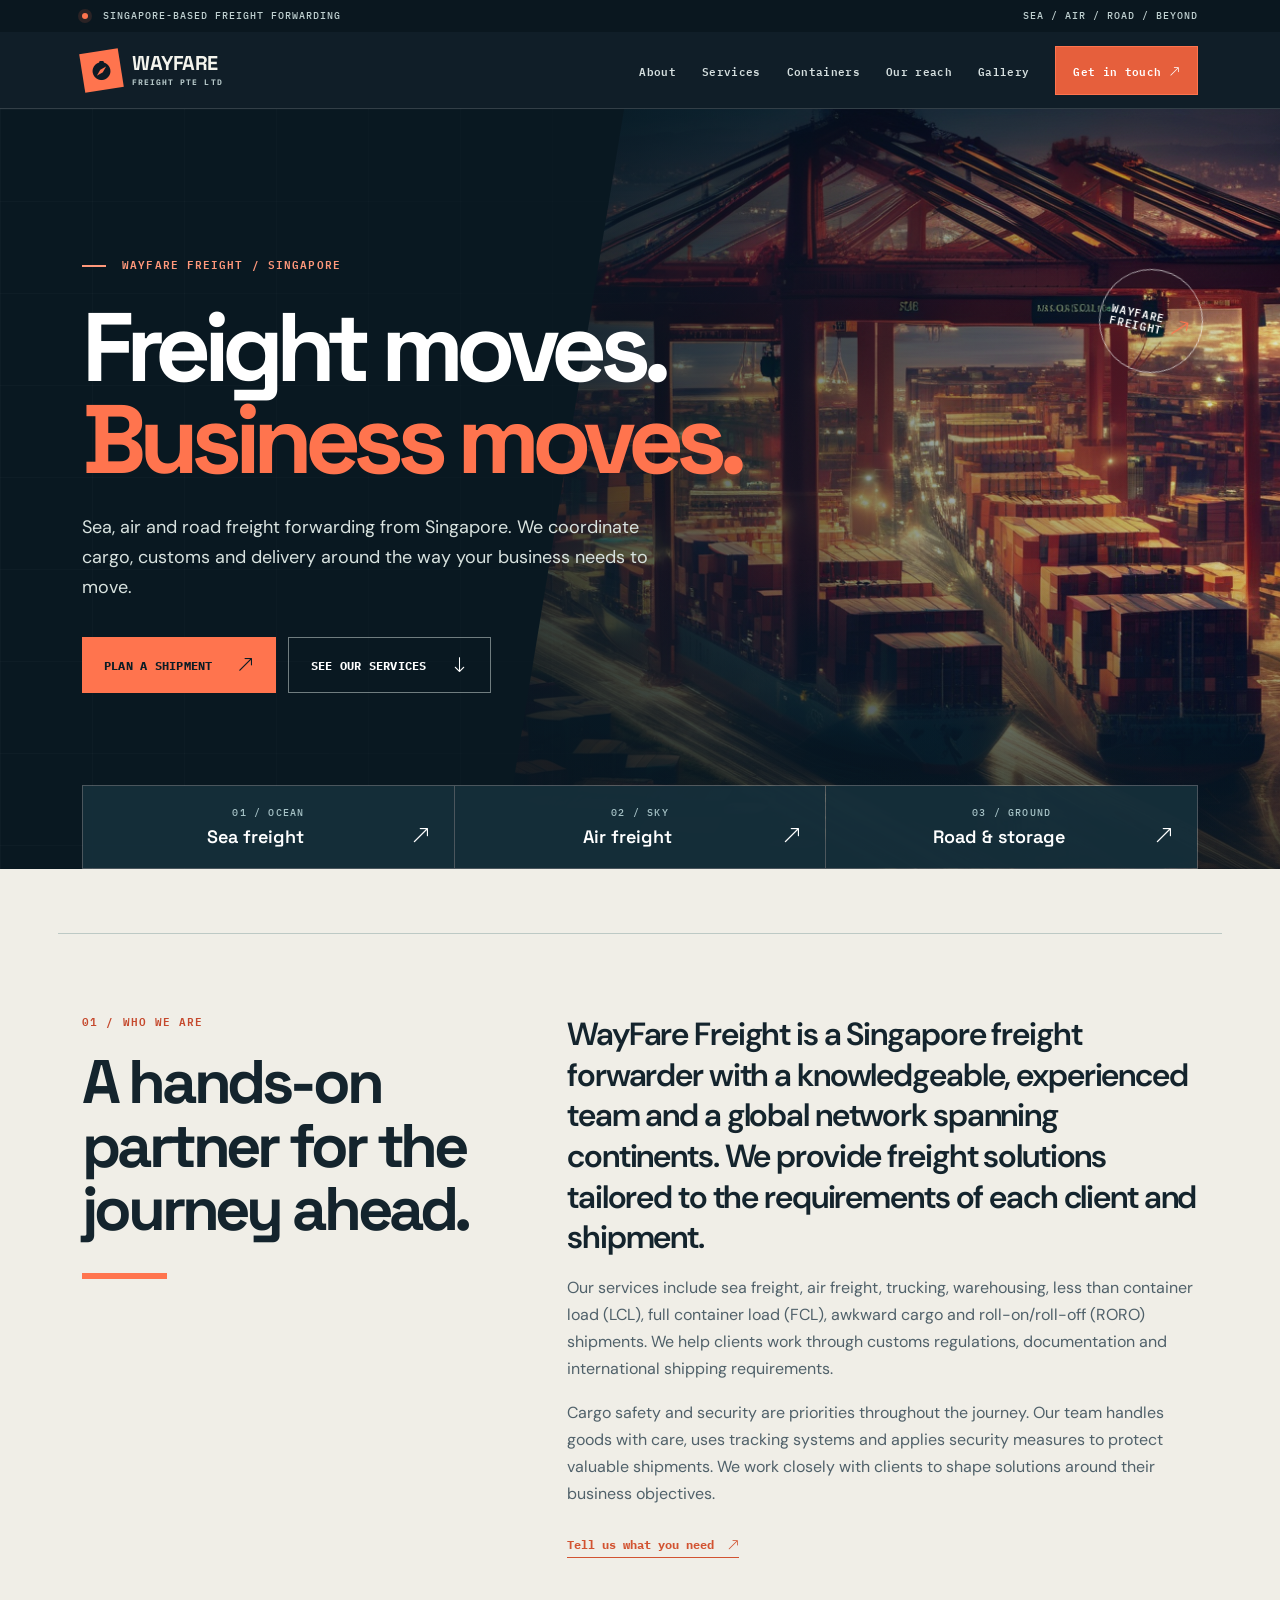
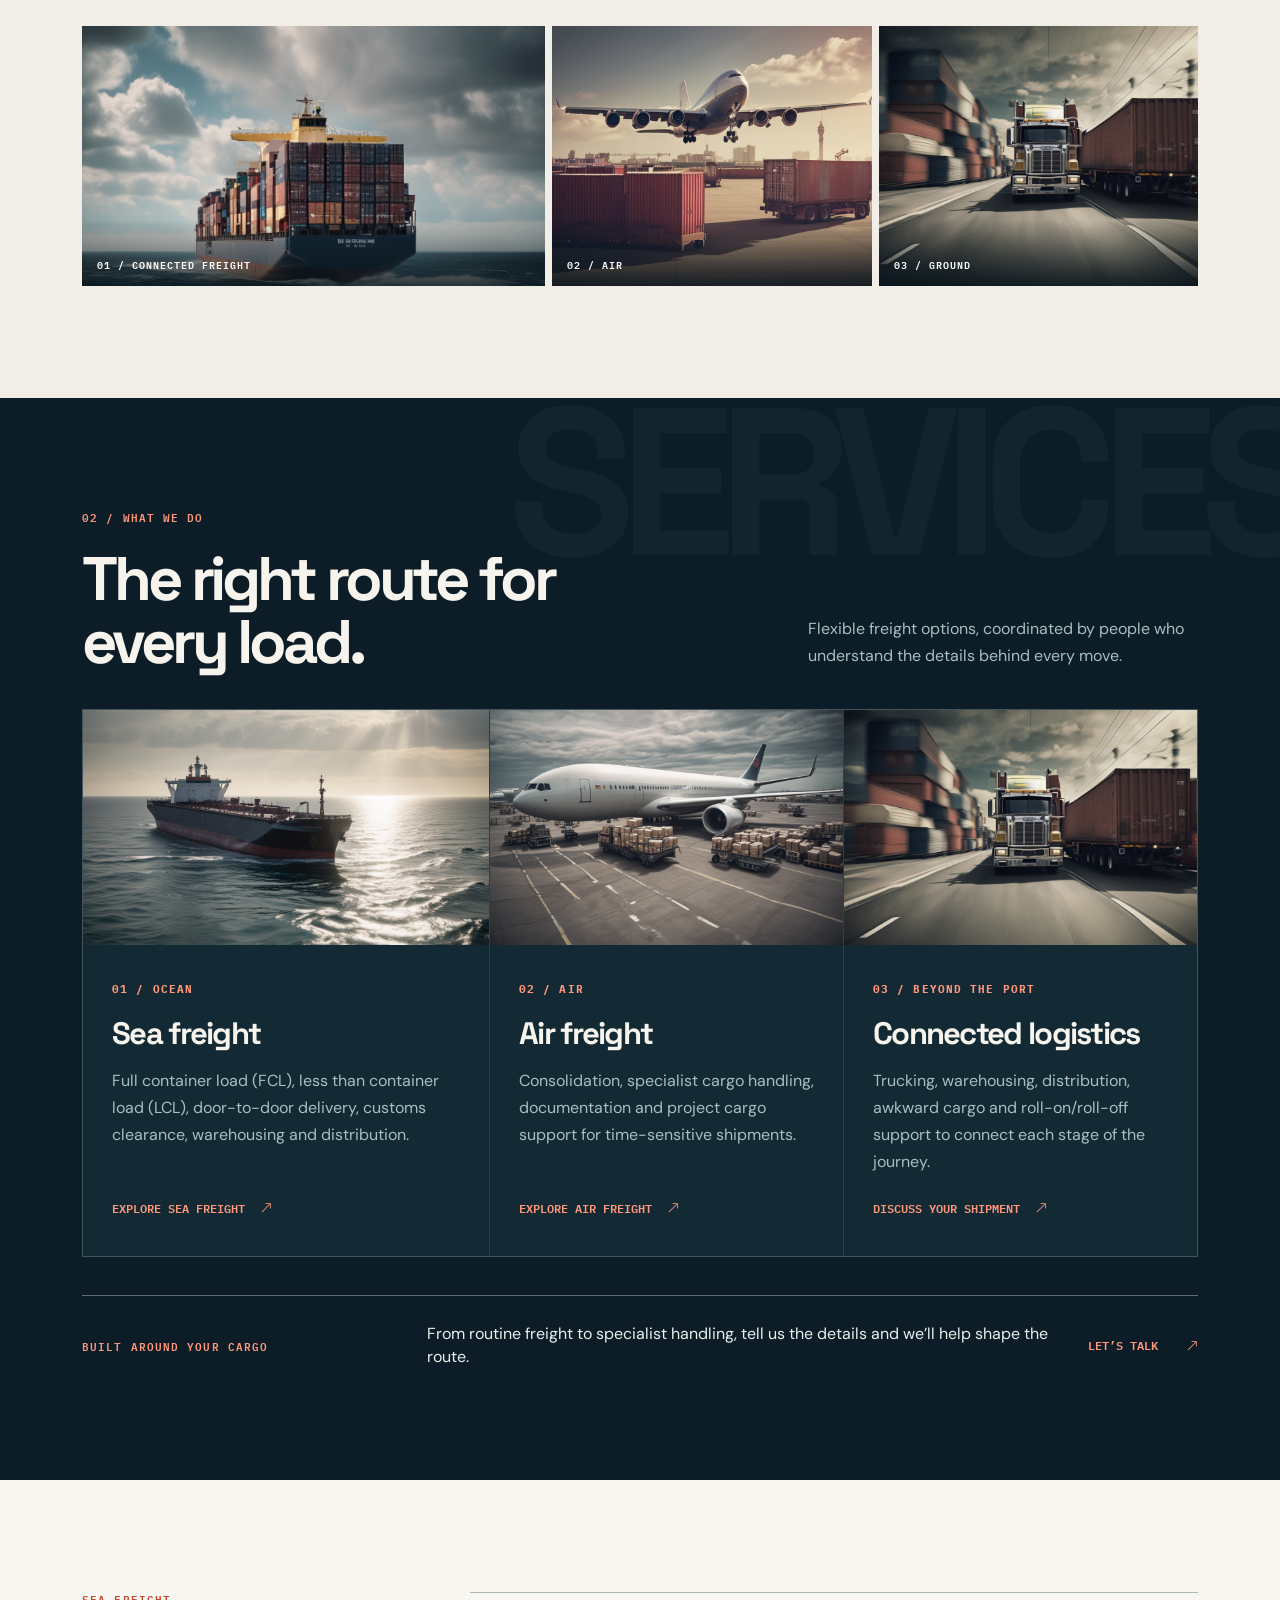
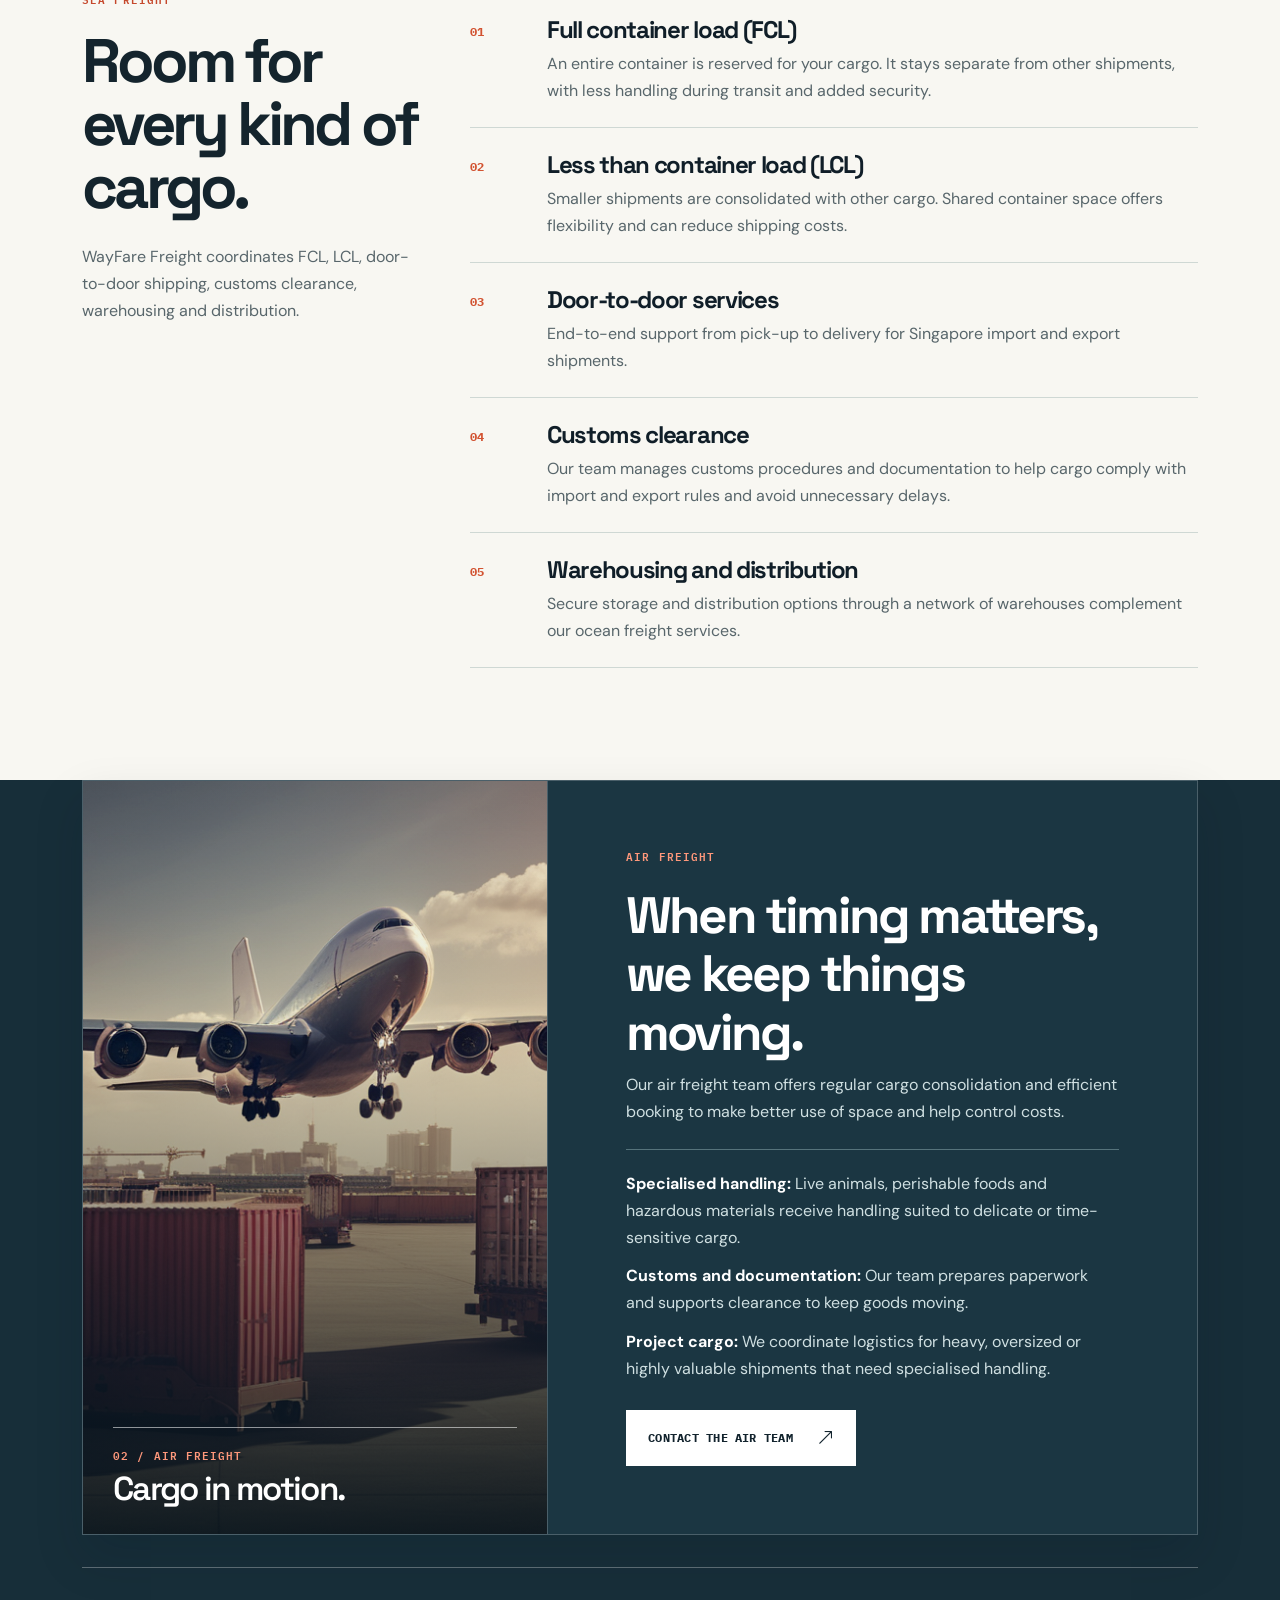
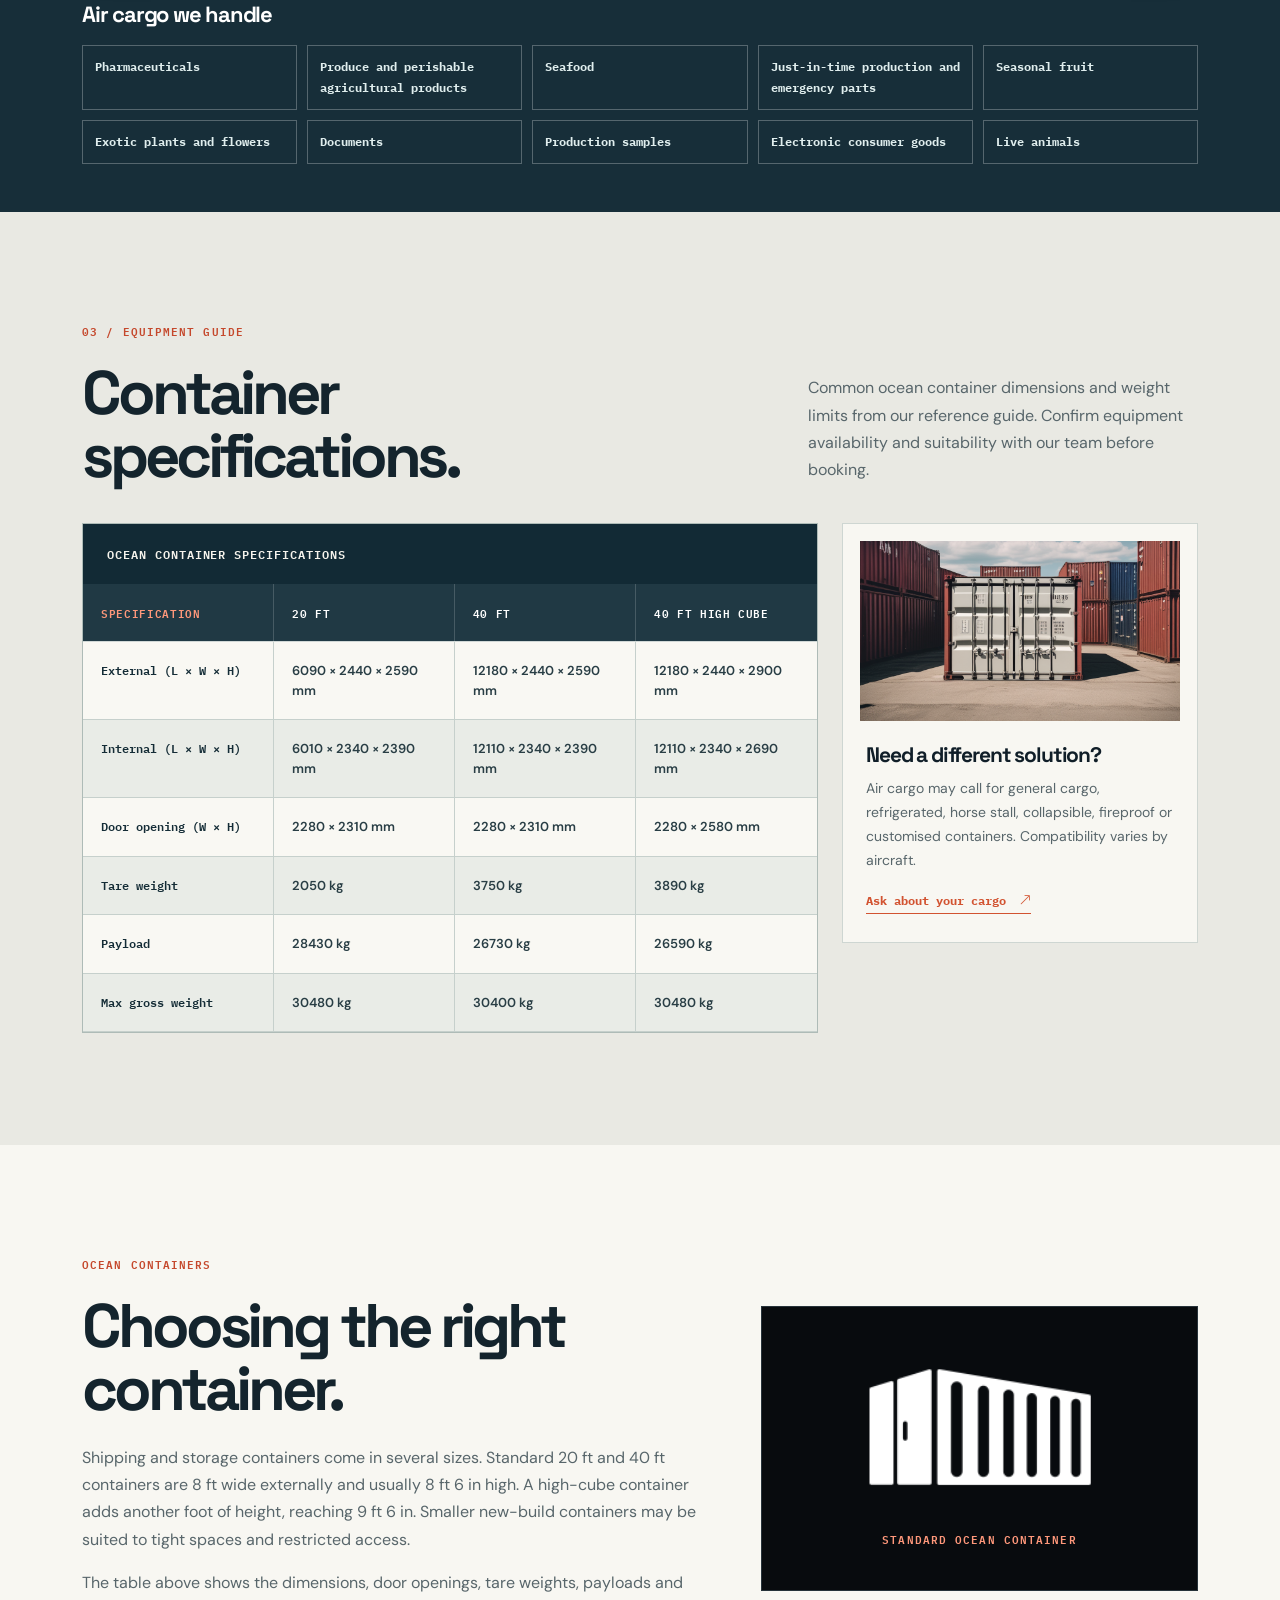
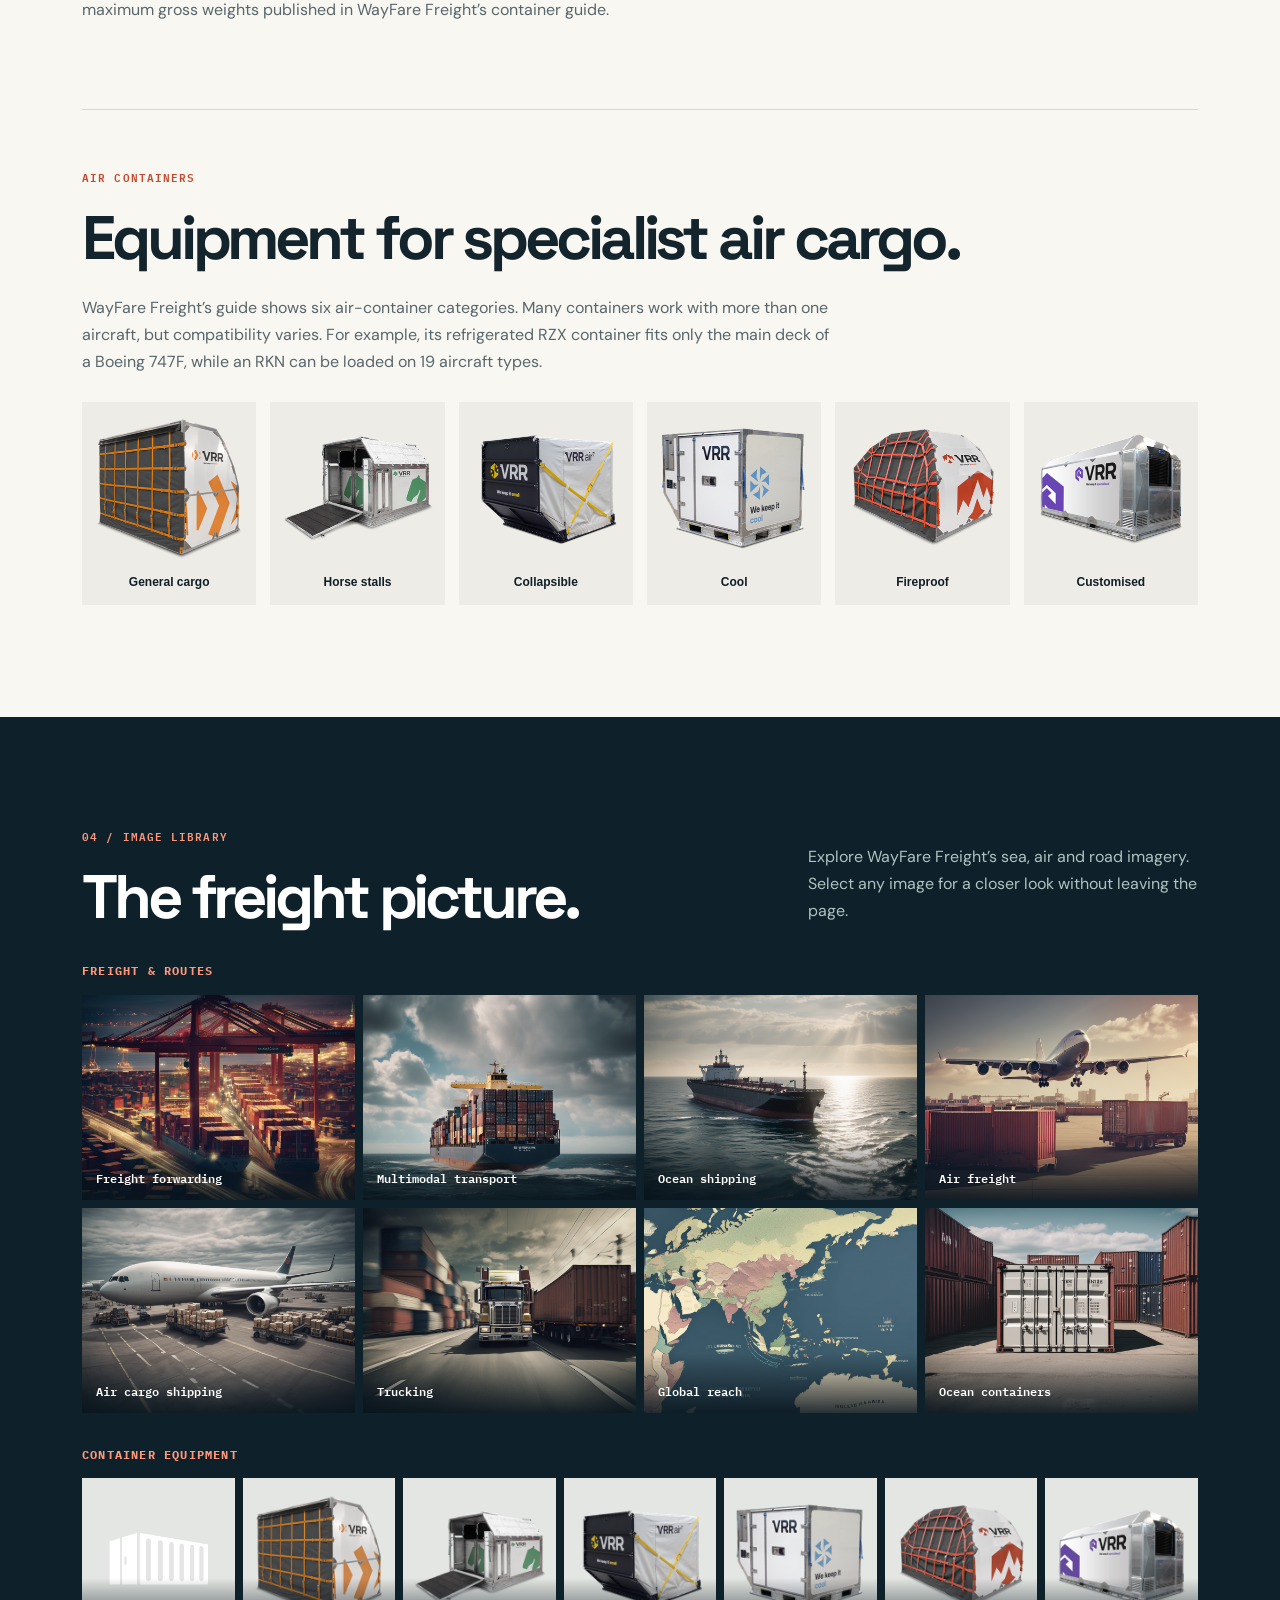
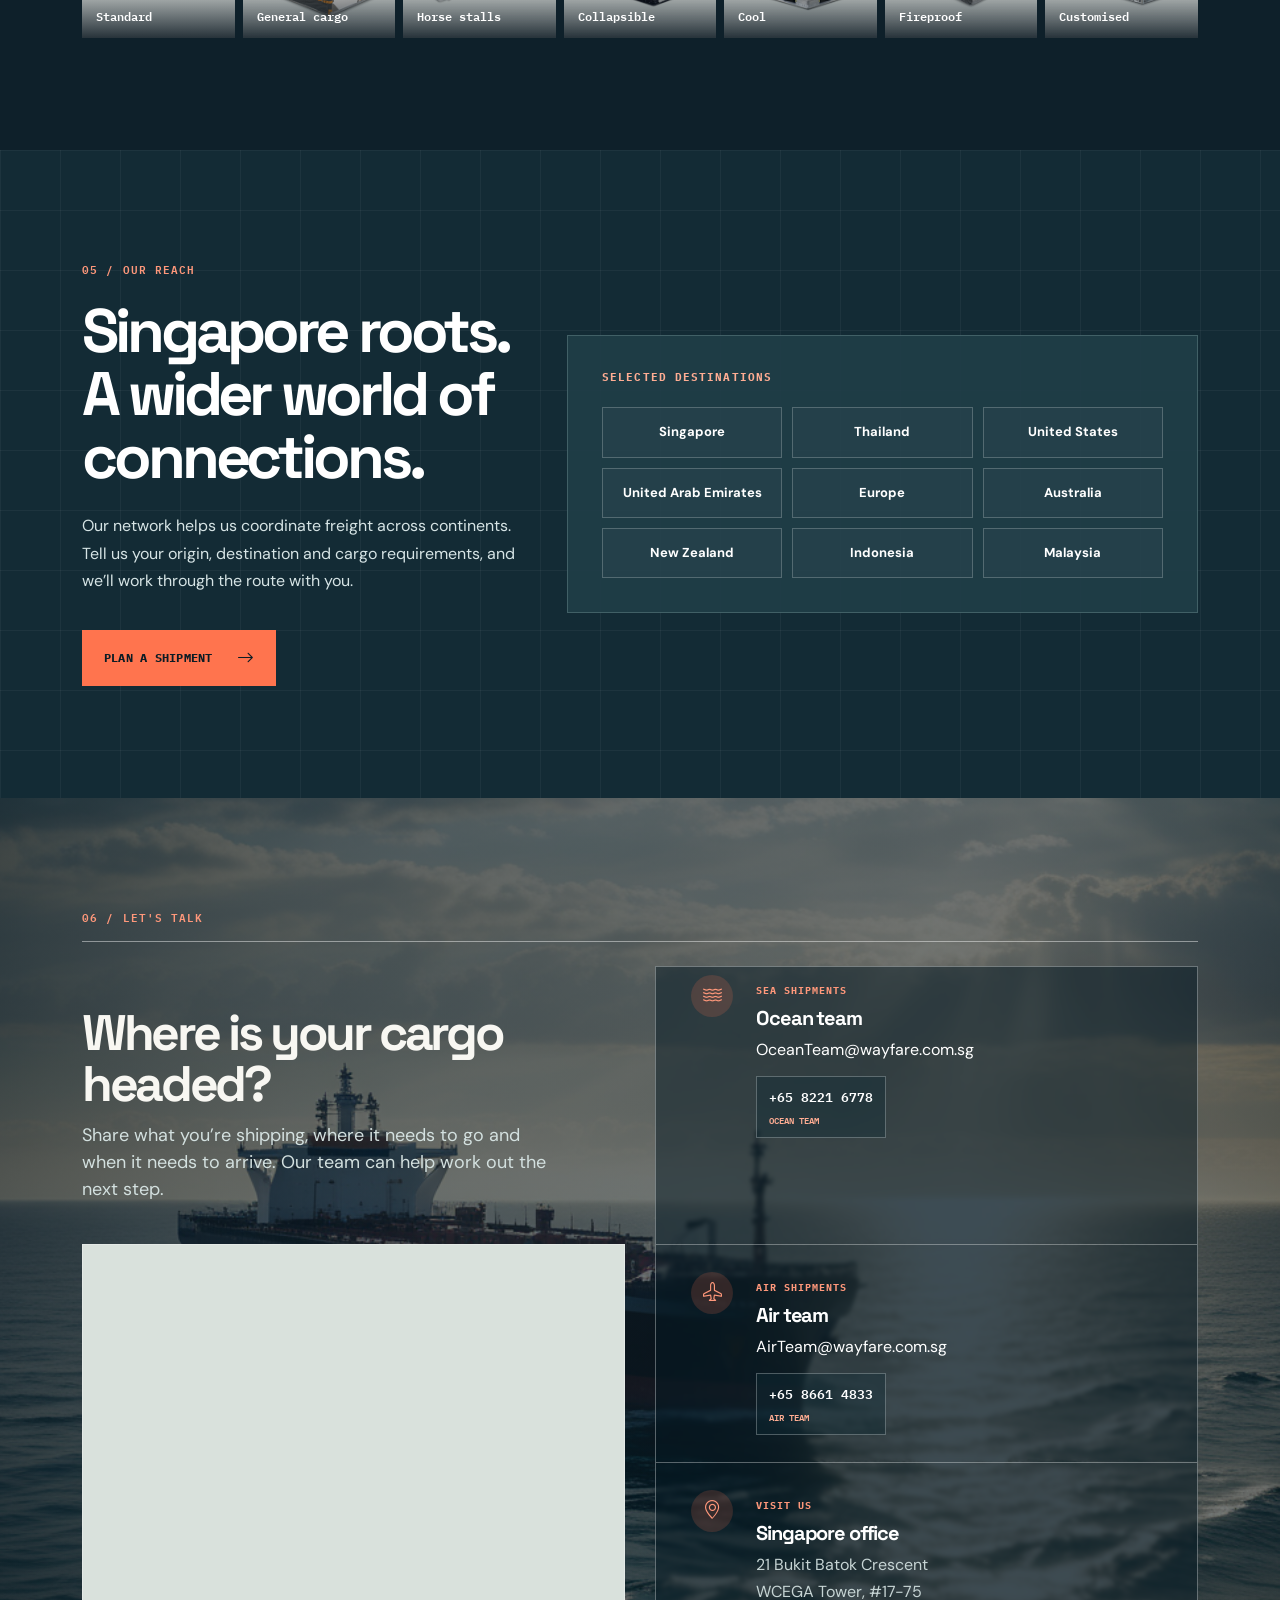
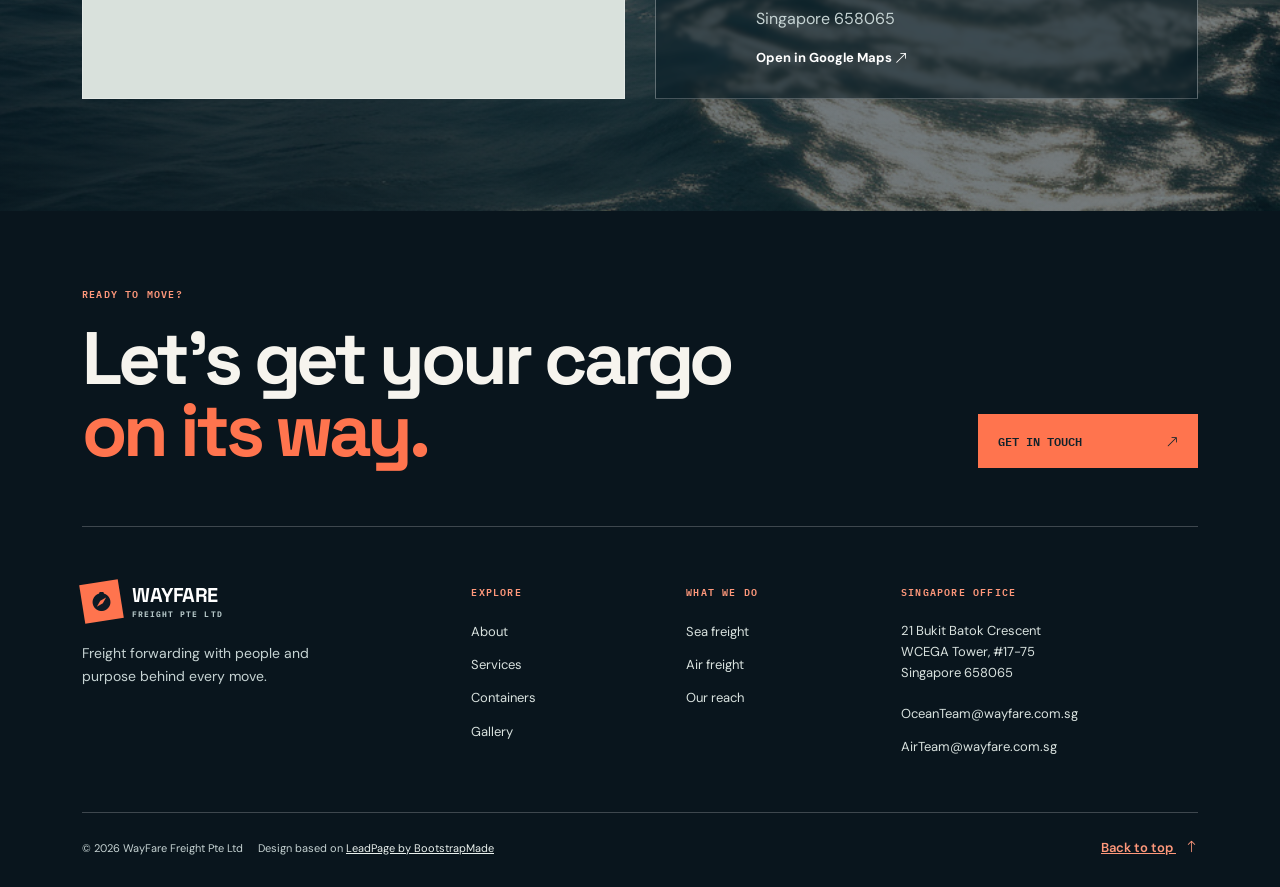
==== commit 22be762e: "Merge branch 'main' of https://github.com/wayfarefreight/wayfarefreight.github.io" ====
--- a/index.html
+++ b/index.html
@@ -44,7 +44,7 @@
           {
             "@type": "ContactPoint",
             "contactType": "Ocean freight",
-            "telephone": "+6596283882",
+            "telephone": "+6582216778",
             "email": "OceanTeam@wayfare.com.sg"
           },
           {
@@ -165,7 +165,7 @@
 <p class="contact-intro">Share what you’re shipping, where it needs to go and when it needs to arrive. Our team can help work out the next step.</p>
 </div>
       <div class="contact-map"><div class="map-loading" role="status"><i class="bi bi-geo-alt-fill" aria-hidden="true"></i><span>Loading location map</span><a href="https://www.google.com/maps/search/?api=1&amp;query=1.336966%2C103.759665" target="_blank" rel="noopener noreferrer">Open in Google Maps <i class="bi bi-arrow-up-right" aria-hidden="true"></i></a></div><iframe allowfullscreen="" height="420" loading="lazy" referrerpolicy="no-referrer-when-downgrade" src="https://www.google.com/maps?q=1.336966%2C103.759665&amp;z=17&amp;output=embed" title="Google Map showing WayFare Freight at 21 Bukit Batok Crescent, Singapore" width="100%"></iframe></div>
-      <div class="contact-row contact-ocean"><span class="contact-icon"><i aria-hidden="true" class="bi bi-water"></i></span><div><span class="contact-label">SEA SHIPMENTS</span><h3>Ocean team</h3><a href="mailto:OceanTeam@wayfare.com.sg">OceanTeam@wayfare.com.sg</a><div class="phone-links"><a href="tel:+6596283882">+65 9628 3882 <small>ocean team</small></a></div></div></div><div class="contact-row contact-air"><span class="contact-icon"><i aria-hidden="true" class="bi bi-airplane"></i></span><div><span class="contact-label">AIR SHIPMENTS</span><h3>Air team</h3><a href="mailto:AirTeam@wayfare.com.sg">AirTeam@wayfare.com.sg</a><div class="phone-links"><a href="tel:+6586614833">+65 8661 4833 <small>air team</small></a></div></div></div><div class="contact-row contact-office"><span class="contact-icon"><i aria-hidden="true" class="bi bi-geo-alt"></i></span><div><span class="contact-label">VISIT US</span><h3>Singapore office</h3><address>21 Bukit Batok Crescent<br/>WCEGA Tower, #17-75<br/>Singapore 658065</address><a class="map-link" href="https://www.google.com/maps/search/?api=1&amp;query=1.336966%2C103.759665" rel="noopener noreferrer" target="_blank">Open in Google Maps <i aria-hidden="true" class="bi bi-arrow-up-right"></i></a></div></div>
+      <div class="contact-row contact-ocean"><span class="contact-icon"><i aria-hidden="true" class="bi bi-water"></i></span><div><span class="contact-label">SEA SHIPMENTS</span><h3>Ocean team</h3><a href="mailto:OceanTeam@wayfare.com.sg">OceanTeam@wayfare.com.sg</a><div class="phone-links"><a href="tel:+6582216778">+65 8221 6778 <small>ocean team</small></a></div></div></div><div class="contact-row contact-air"><span class="contact-icon"><i aria-hidden="true" class="bi bi-airplane"></i></span><div><span class="contact-label">AIR SHIPMENTS</span><h3>Air team</h3><a href="mailto:AirTeam@wayfare.com.sg">AirTeam@wayfare.com.sg</a><div class="phone-links"><a href="tel:+6586614833">+65 8661 4833 <small>air team</small></a></div></div></div><div class="contact-row contact-office"><span class="contact-icon"><i aria-hidden="true" class="bi bi-geo-alt"></i></span><div><span class="contact-label">VISIT US</span><h3>Singapore office</h3><address>21 Bukit Batok Crescent<br/>WCEGA Tower, #17-75<br/>Singapore 658065</address><a class="map-link" href="https://www.google.com/maps/search/?api=1&amp;query=1.336966%2C103.759665" rel="noopener noreferrer" target="_blank">Open in Google Maps <i aria-hidden="true" class="bi bi-arrow-up-right"></i></a></div></div>
     </div>
   </div>
 </section>
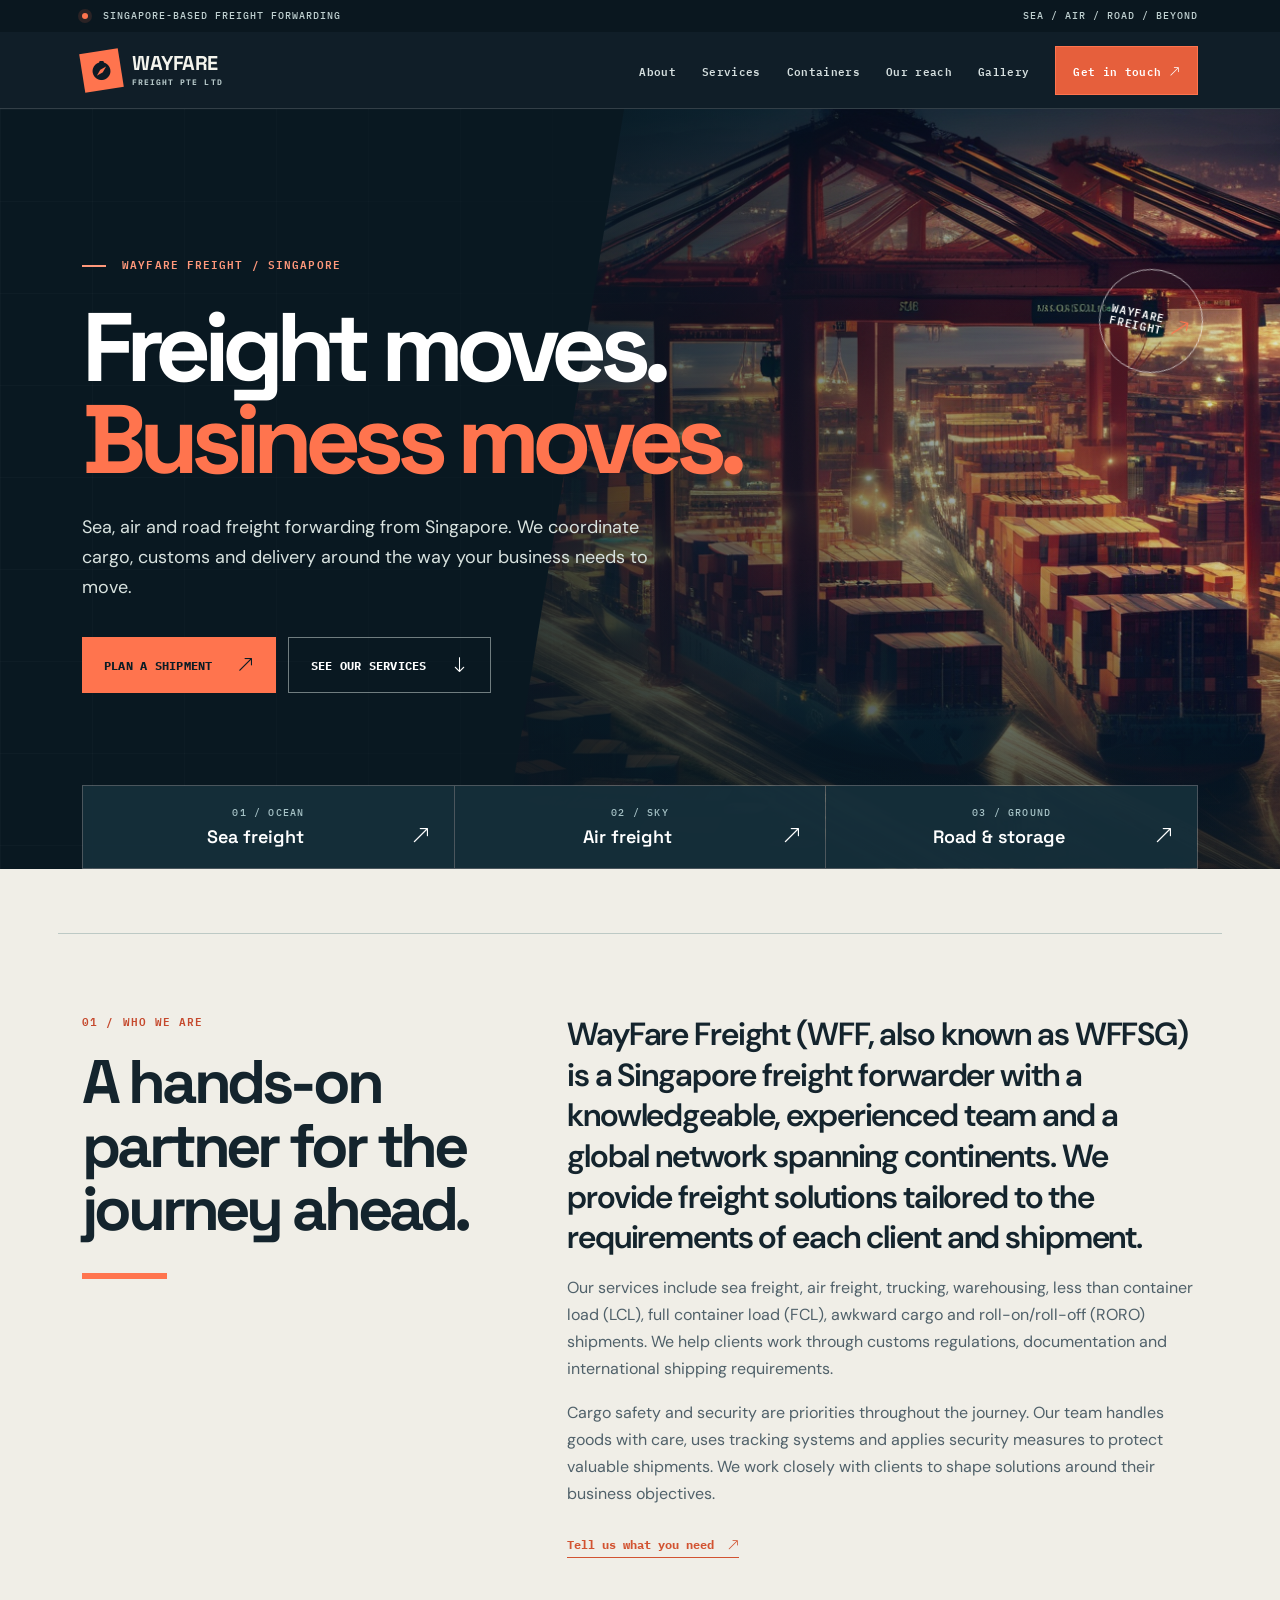
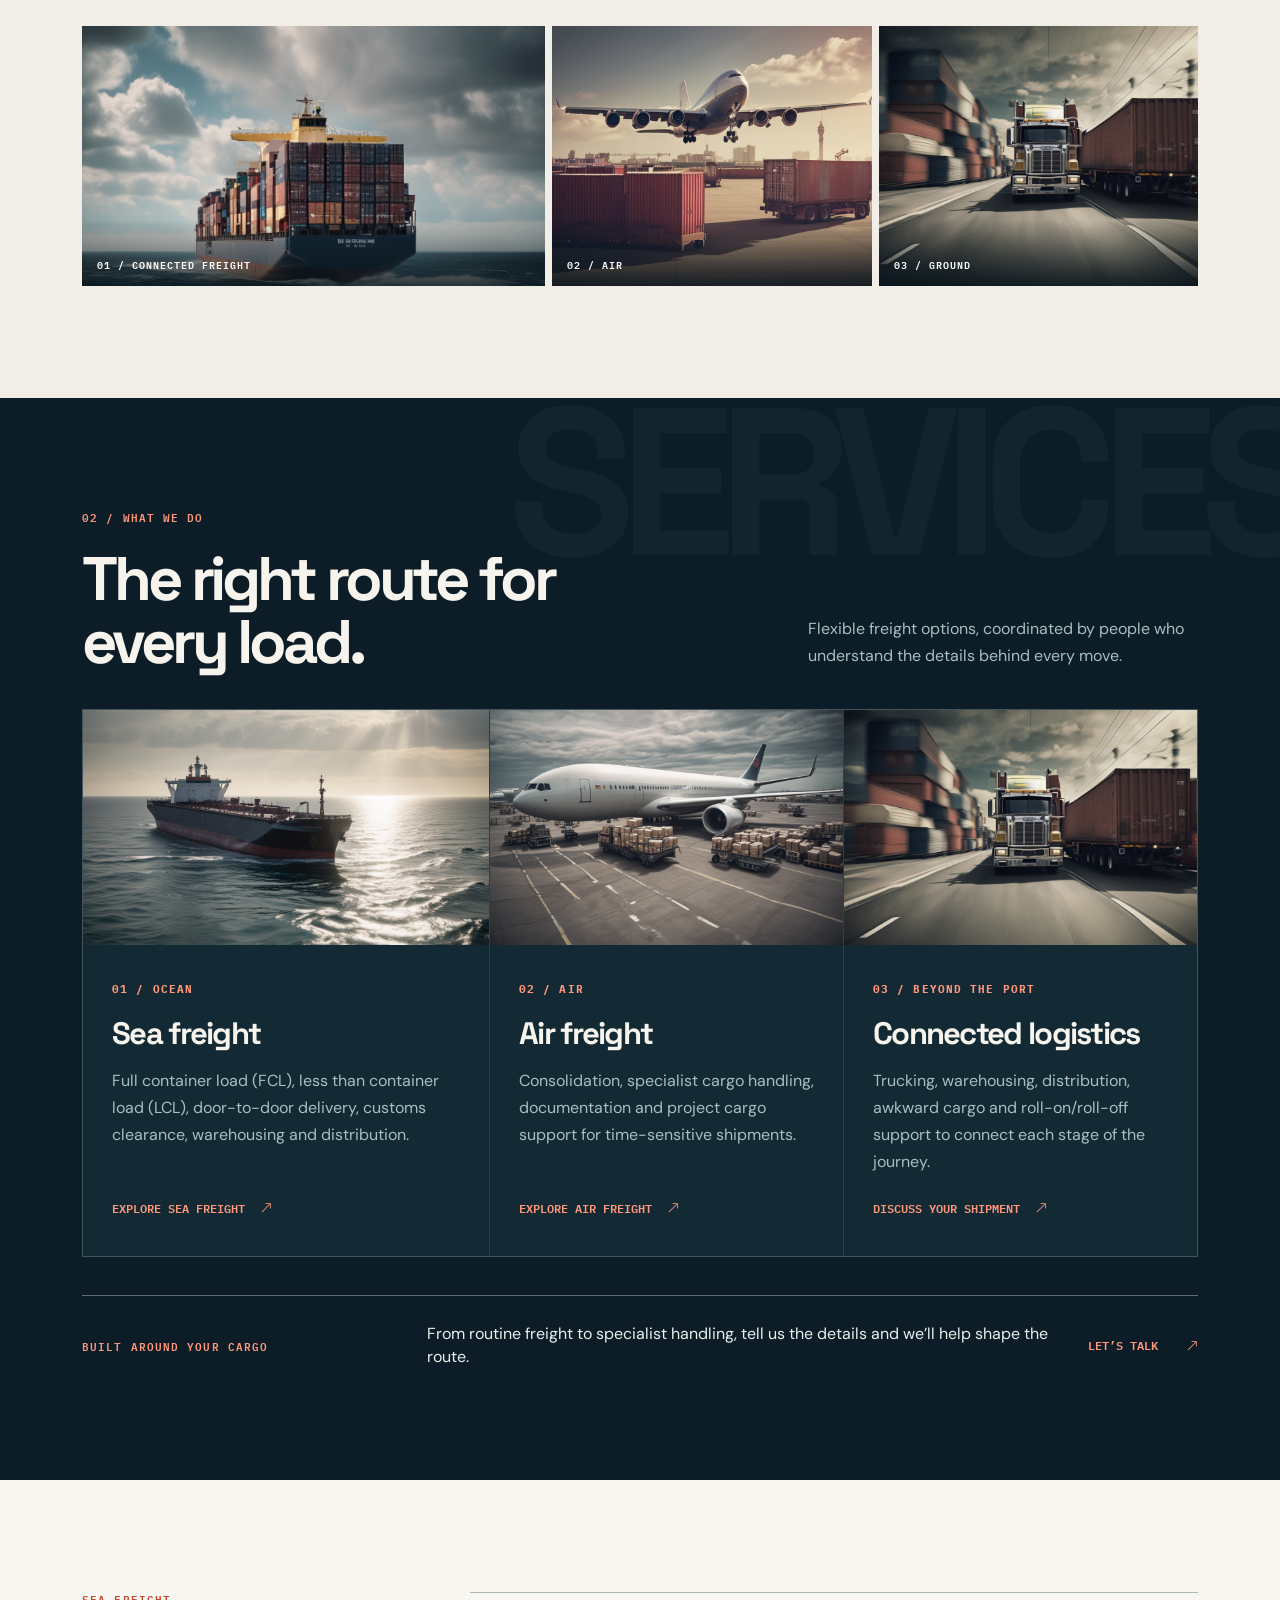
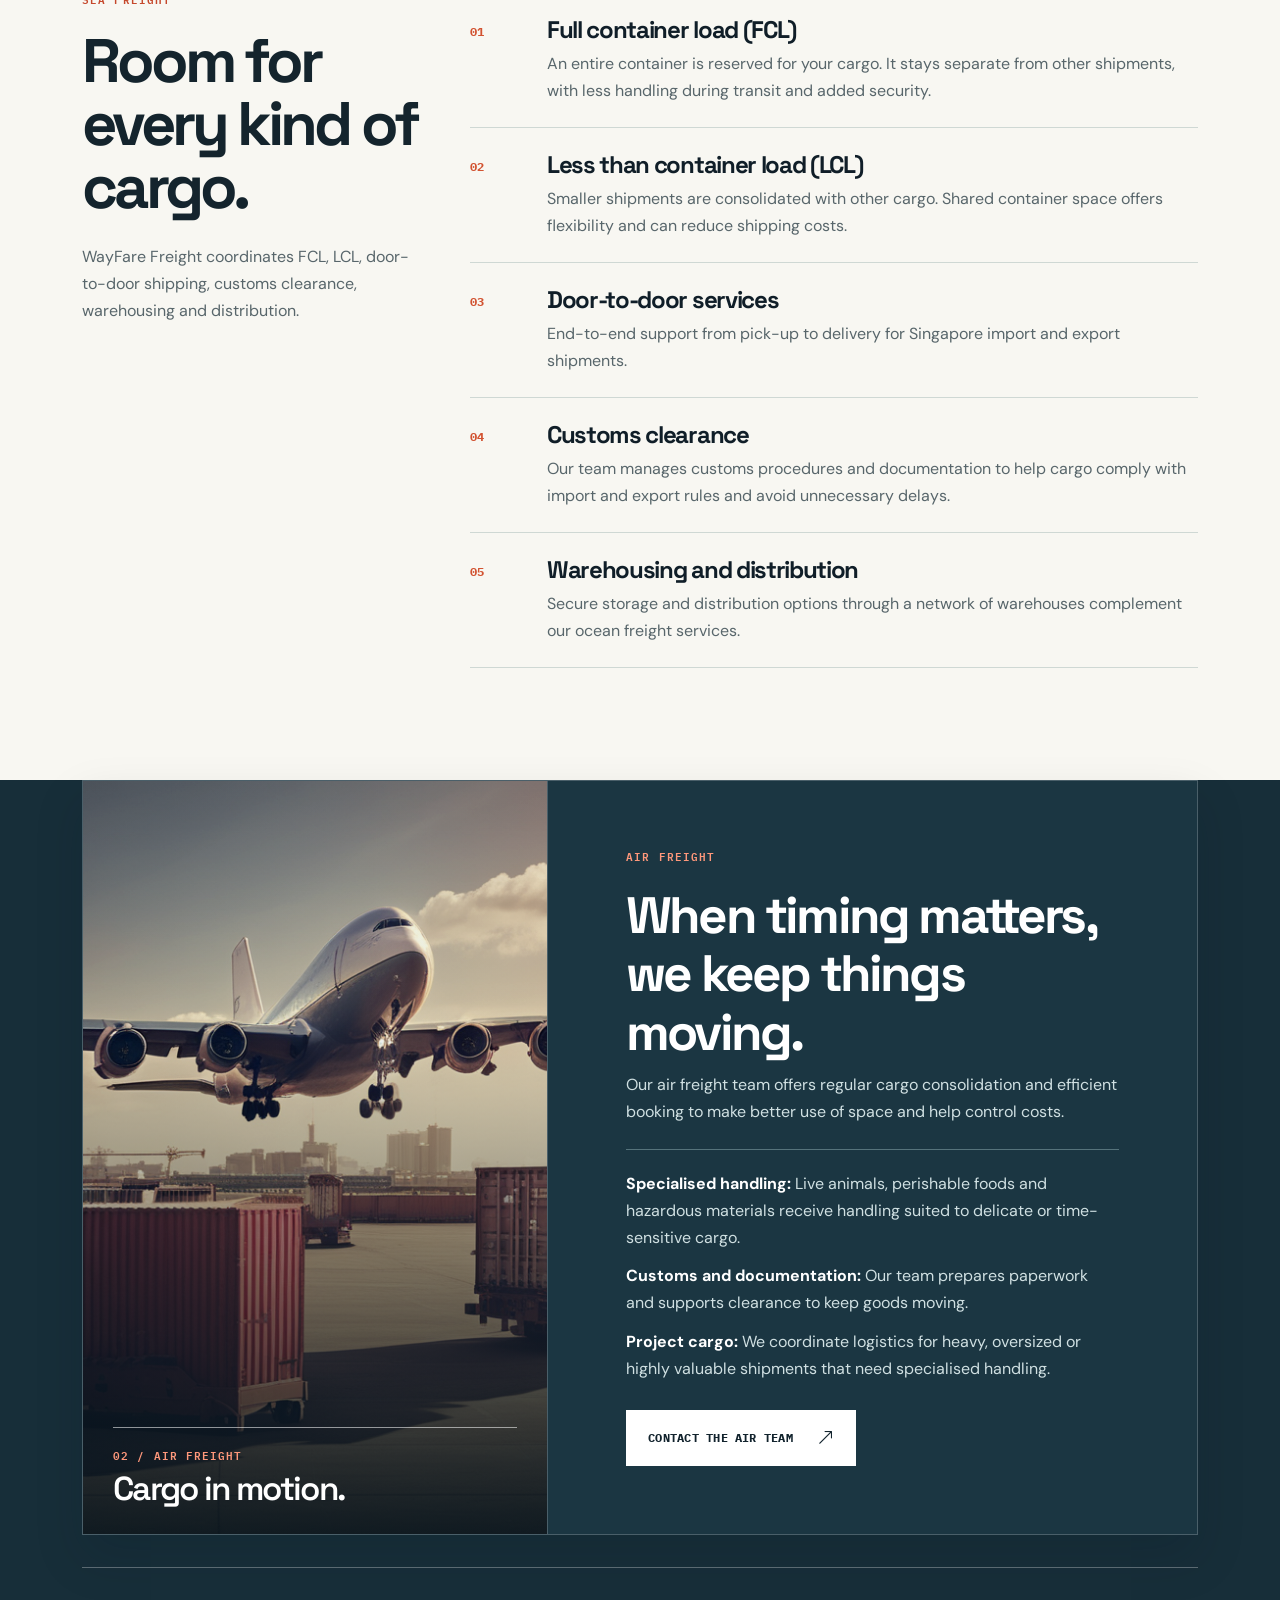
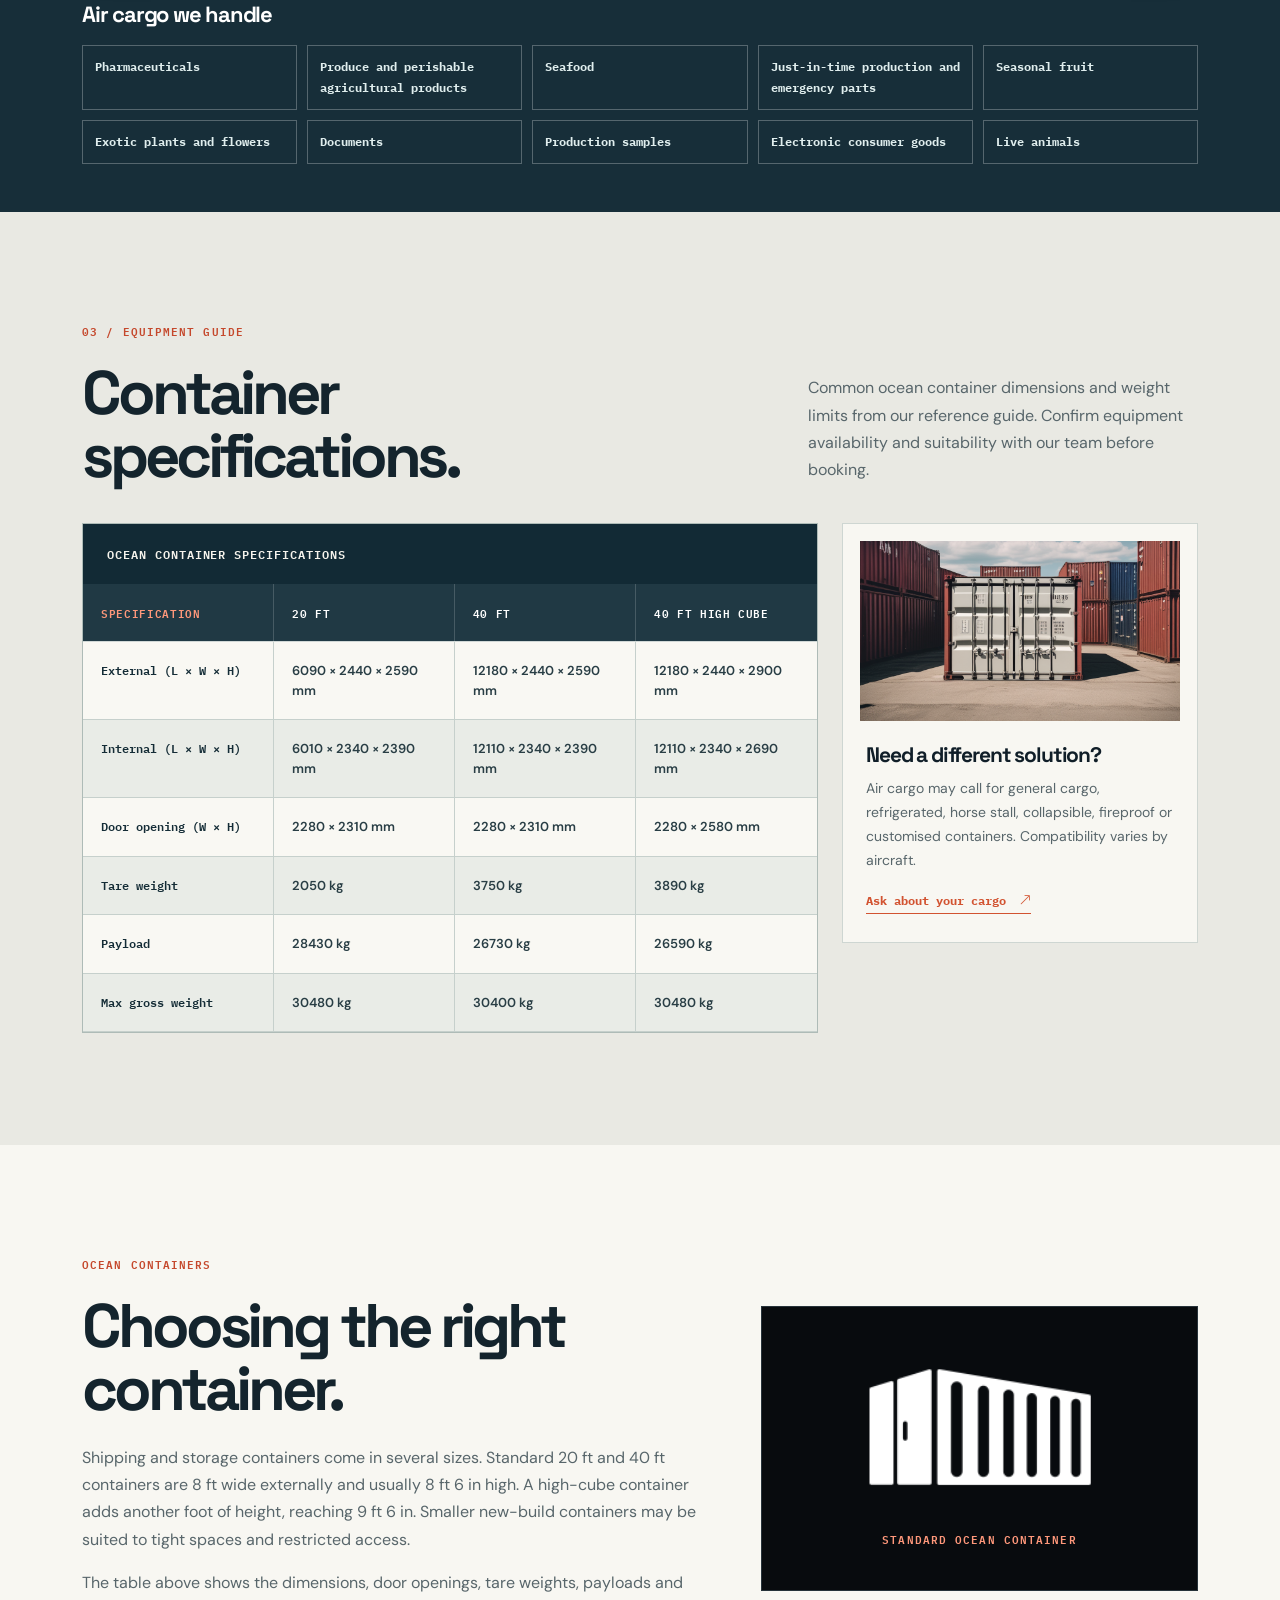
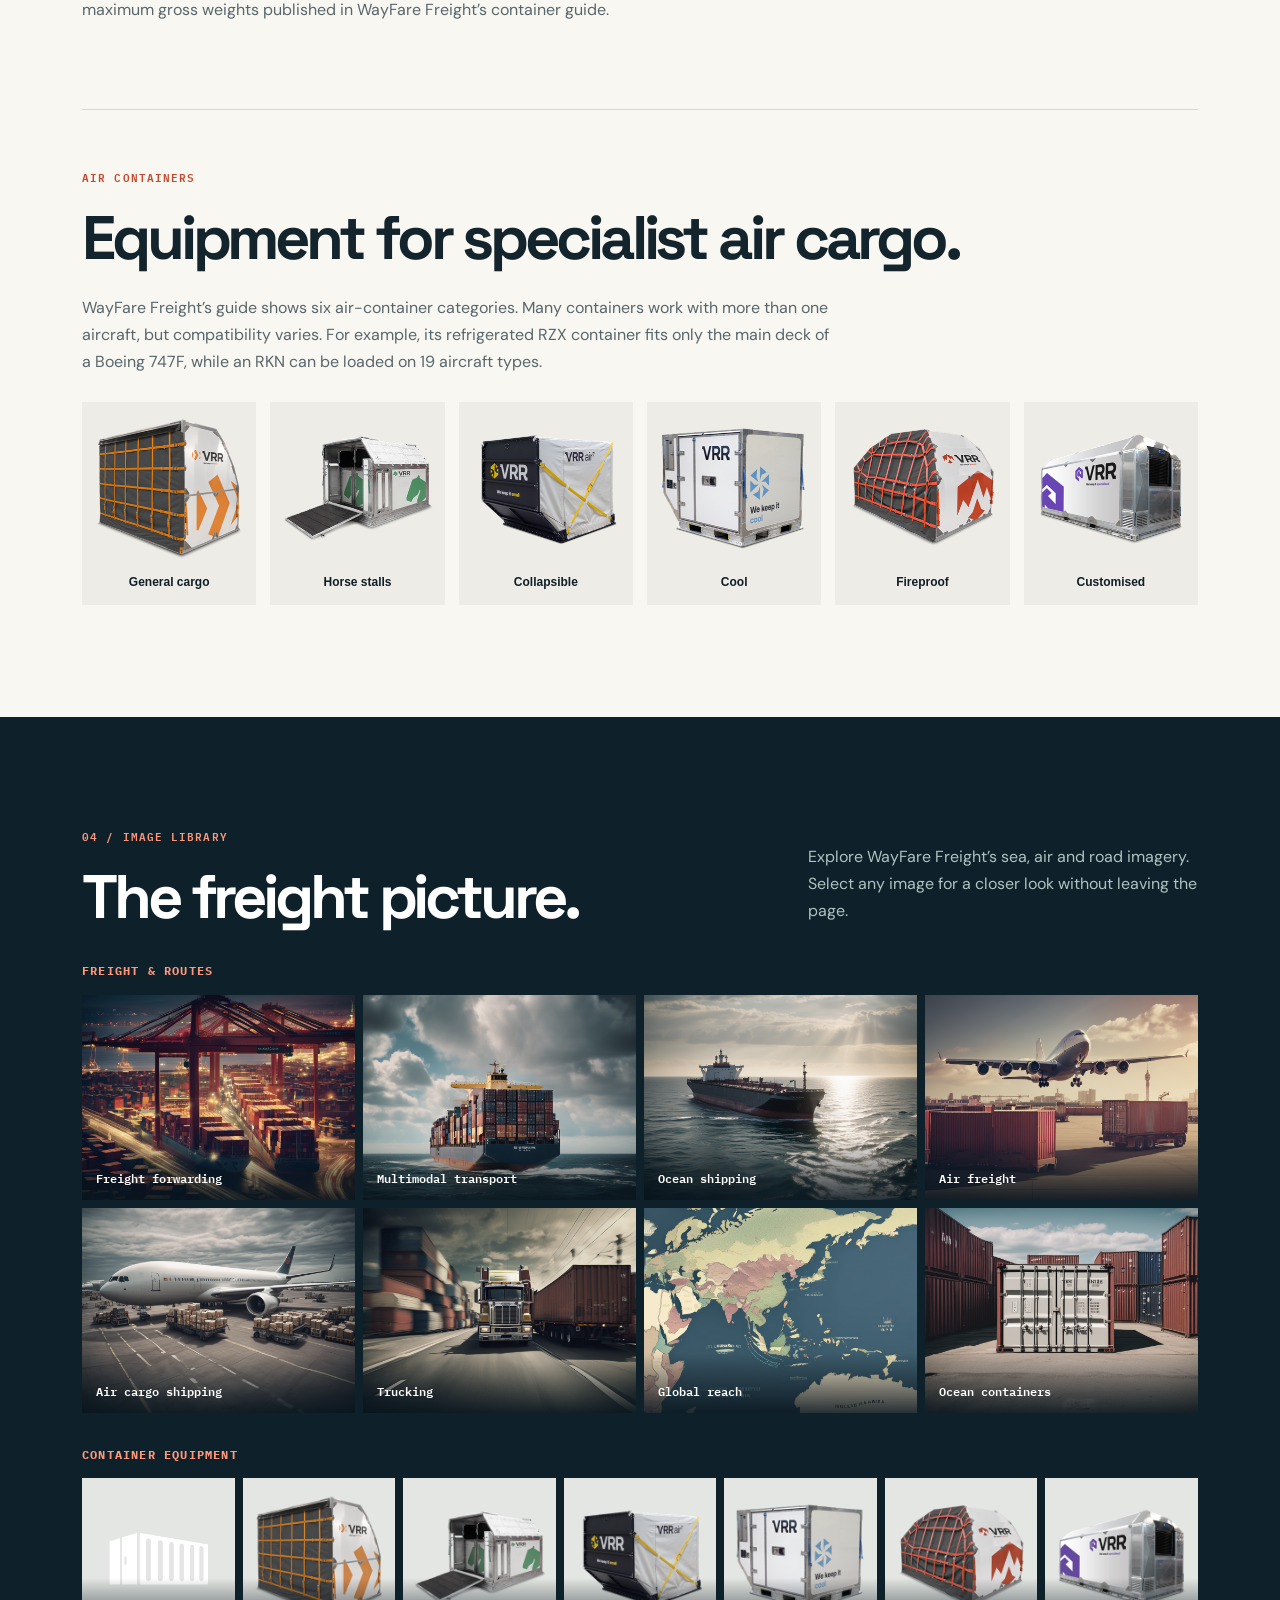
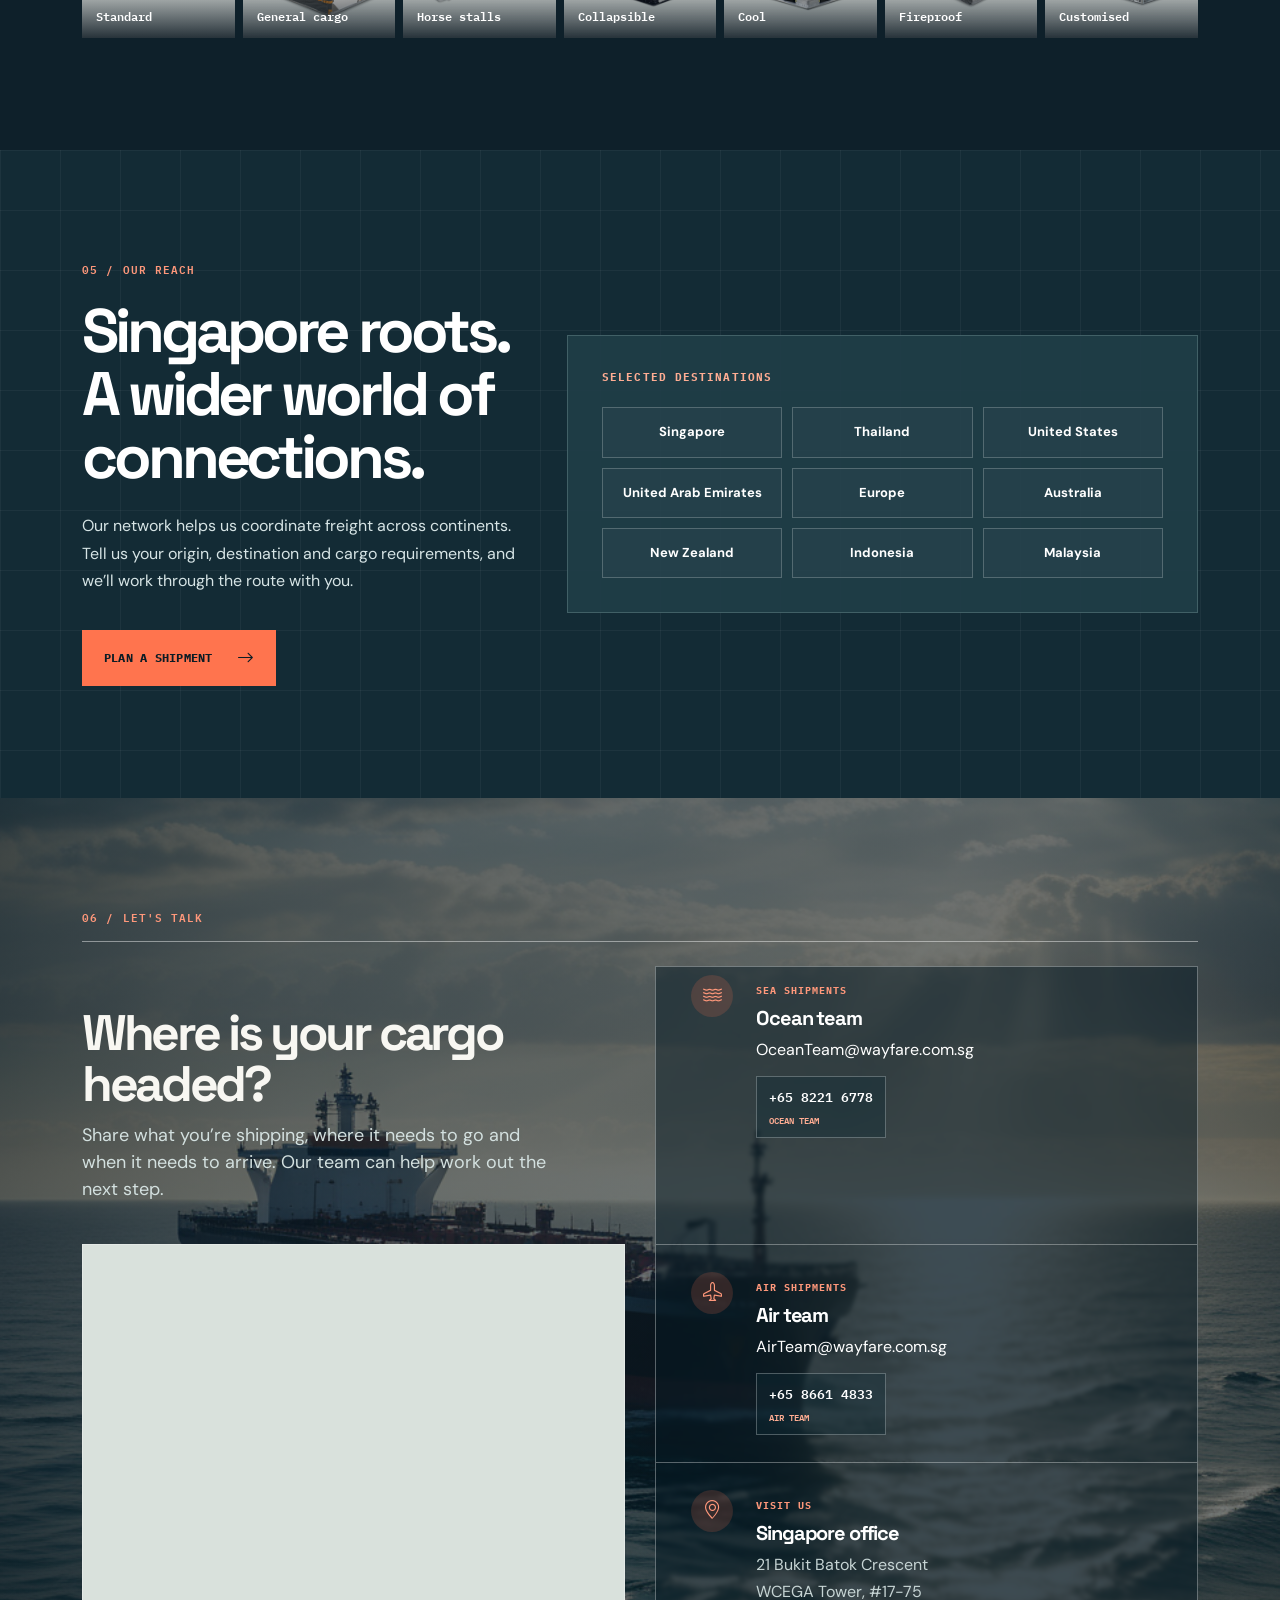
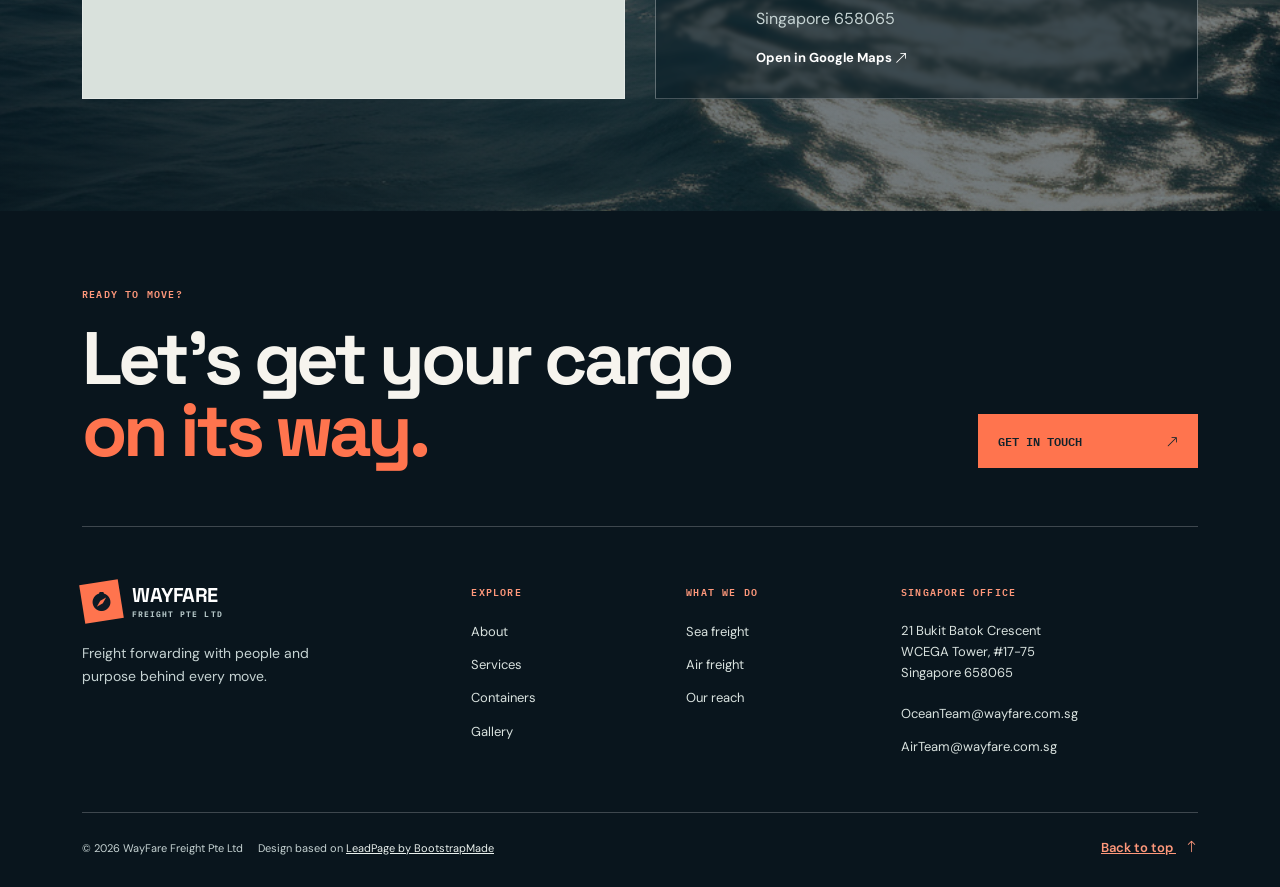
==== commit 1f34483b: "push" ====
--- a/index.html
+++ b/index.html
@@ -24,12 +24,14 @@
         "@type": "WebSite",
         "@id": "https://wayfarefreight.com/#website",
         "url": "https://wayfarefreight.com/",
-        "name": "WayFare Freight"
+        "name": "WayFare Freight",
+        "alternateName": ["WFF", "WFFSG"]
       },
       {
         "@type": "LocalBusiness",
         "@id": "https://wayfarefreight.com/#business",
         "name": "WayFare Freight Pte Ltd",
+        "alternateName": ["WayFare Freight", "WFF", "WFFSG"],
         "url": "https://wayfarefreight.com/",
         "description": "Singapore freight forwarder providing sea freight, air freight, trucking, warehousing and customs support.",
         "image": "https://wayfarefreight.com/assets/img/wayfare/hero-freight.png",
@@ -100,7 +102,7 @@
       <div class="container">
         <div class="row align-items-start g-5 about-story">
           <div class="col-lg-5"><p class="eyebrow">01 / WHO WE ARE</p><h2 id="about-title" class="section-heading">A hands-on partner for the journey ahead.</h2><div class="section-rule"></div></div>
-          <div class="col-lg-7"><p class="intro-lead">WayFare Freight is a Singapore freight forwarder with a knowledgeable, experienced team and a global network spanning continents. We provide freight solutions tailored to the requirements of each client and shipment.</p><p>Our services include sea freight, air freight, trucking, warehousing, less than container load (LCL), full container load (FCL), awkward cargo and roll-on/roll-off (RORO) shipments. We help clients work through customs regulations, documentation and international shipping requirements.</p><p>Cargo safety and security are priorities throughout the journey. Our team handles goods with care, uses tracking systems and applies security measures to protect valuable shipments. We work closely with clients to shape solutions around their business objectives.</p><a class="text-link" href="#contact">Tell us what you need <i class="bi bi-arrow-up-right" aria-hidden="true"></i></a></div>
+          <div class="col-lg-7"><p class="intro-lead">WayFare Freight (WFF, also known as WFFSG) is a Singapore freight forwarder with a knowledgeable, experienced team and a global network spanning continents. We provide freight solutions tailored to the requirements of each client and shipment.</p><p>Our services include sea freight, air freight, trucking, warehousing, less than container load (LCL), full container load (FCL), awkward cargo and roll-on/roll-off (RORO) shipments. We help clients work through customs regulations, documentation and international shipping requirements.</p><p>Cargo safety and security are priorities throughout the journey. Our team handles goods with care, uses tracking systems and applies security measures to protect valuable shipments. We work closely with clients to shape solutions around their business objectives.</p><a class="text-link" href="#contact">Tell us what you need <i class="bi bi-arrow-up-right" aria-hidden="true"></i></a></div>
         </div>
         <div class="about-gallery" aria-label="WayFare freight modes"><div class="about-image about-image-main"><img src="assets/img/wayfare/ocean-freight-air-freight-trucking.png" alt="Ocean, air and trucking freight" loading="lazy"><span>01 / CONNECTED FREIGHT</span></div><div class="about-image"><img src="assets/img/wayfare/air-freight.png" alt="Air cargo transportation" loading="lazy"><span>02 / AIR</span></div><div class="about-image"><img src="assets/img/wayfare/trucking.png" alt="Road freight transportation" loading="lazy"><span>03 / GROUND</span></div></div>
       </div>
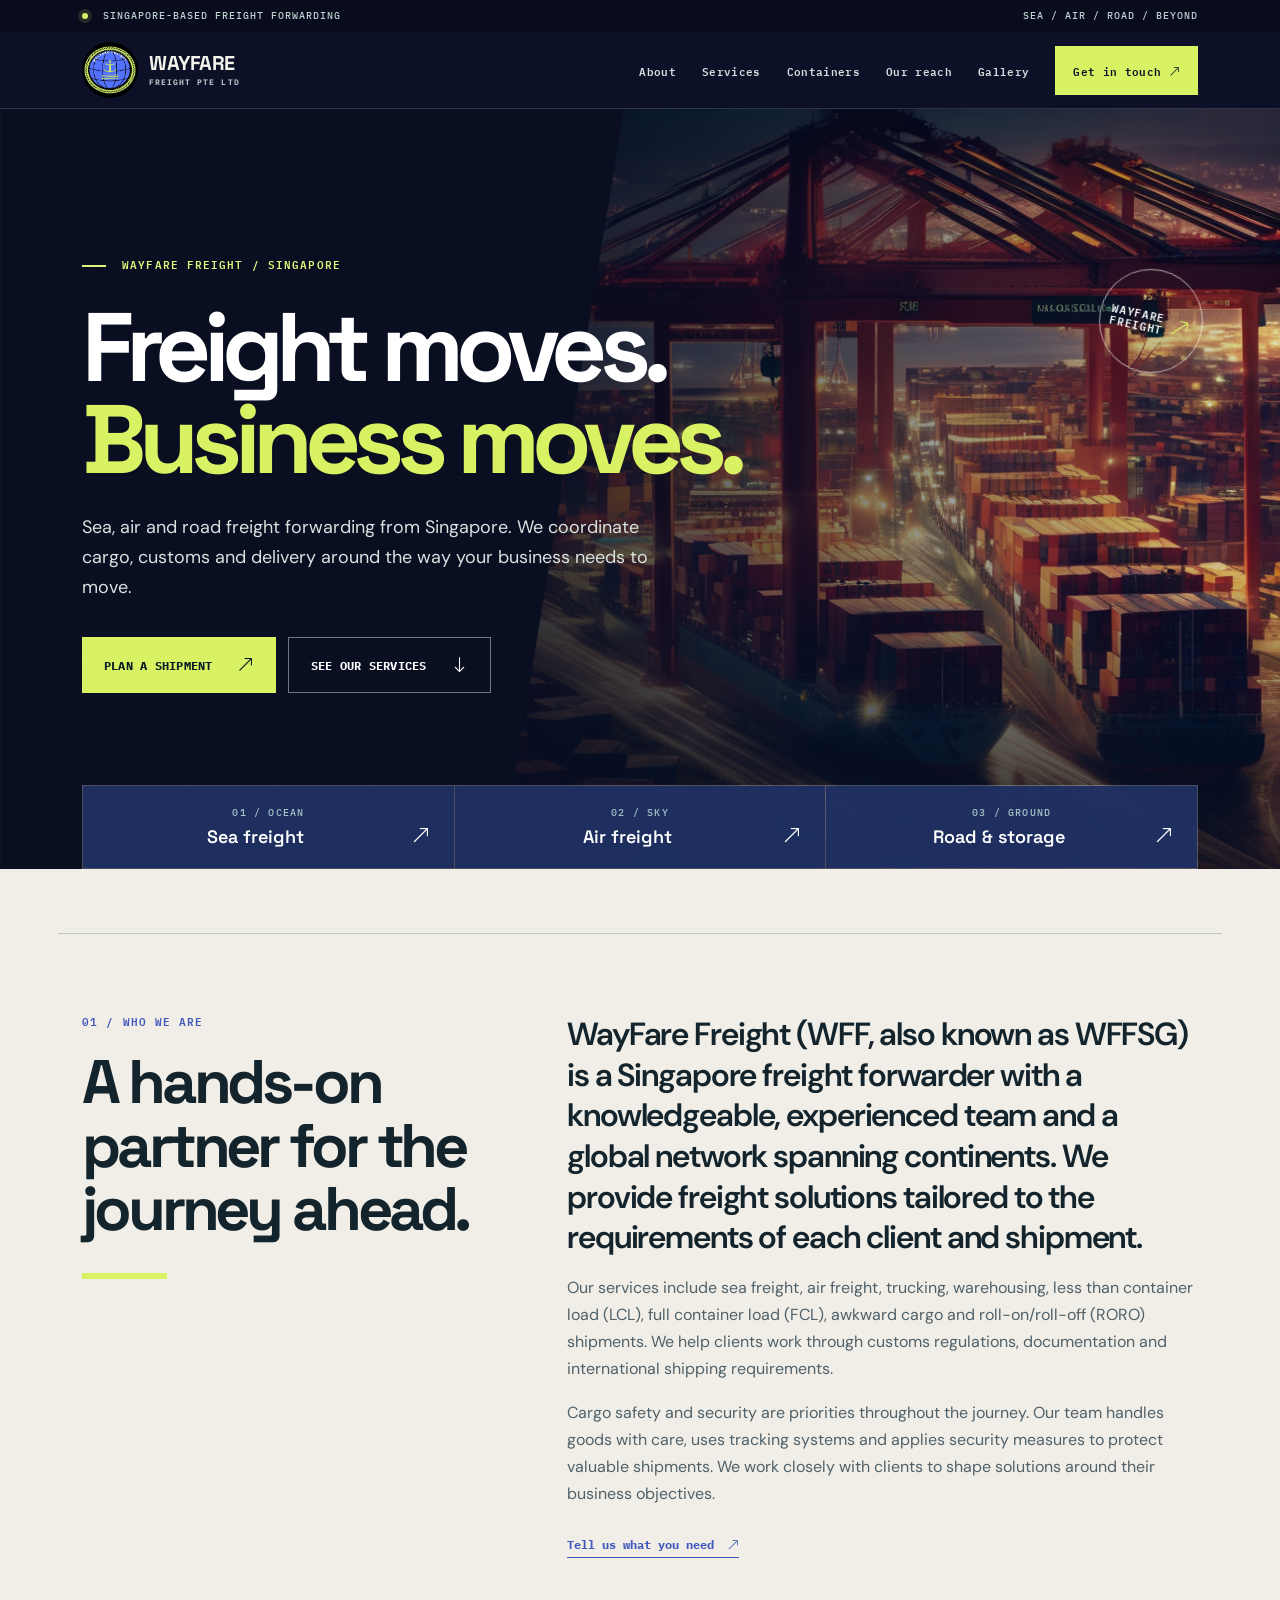
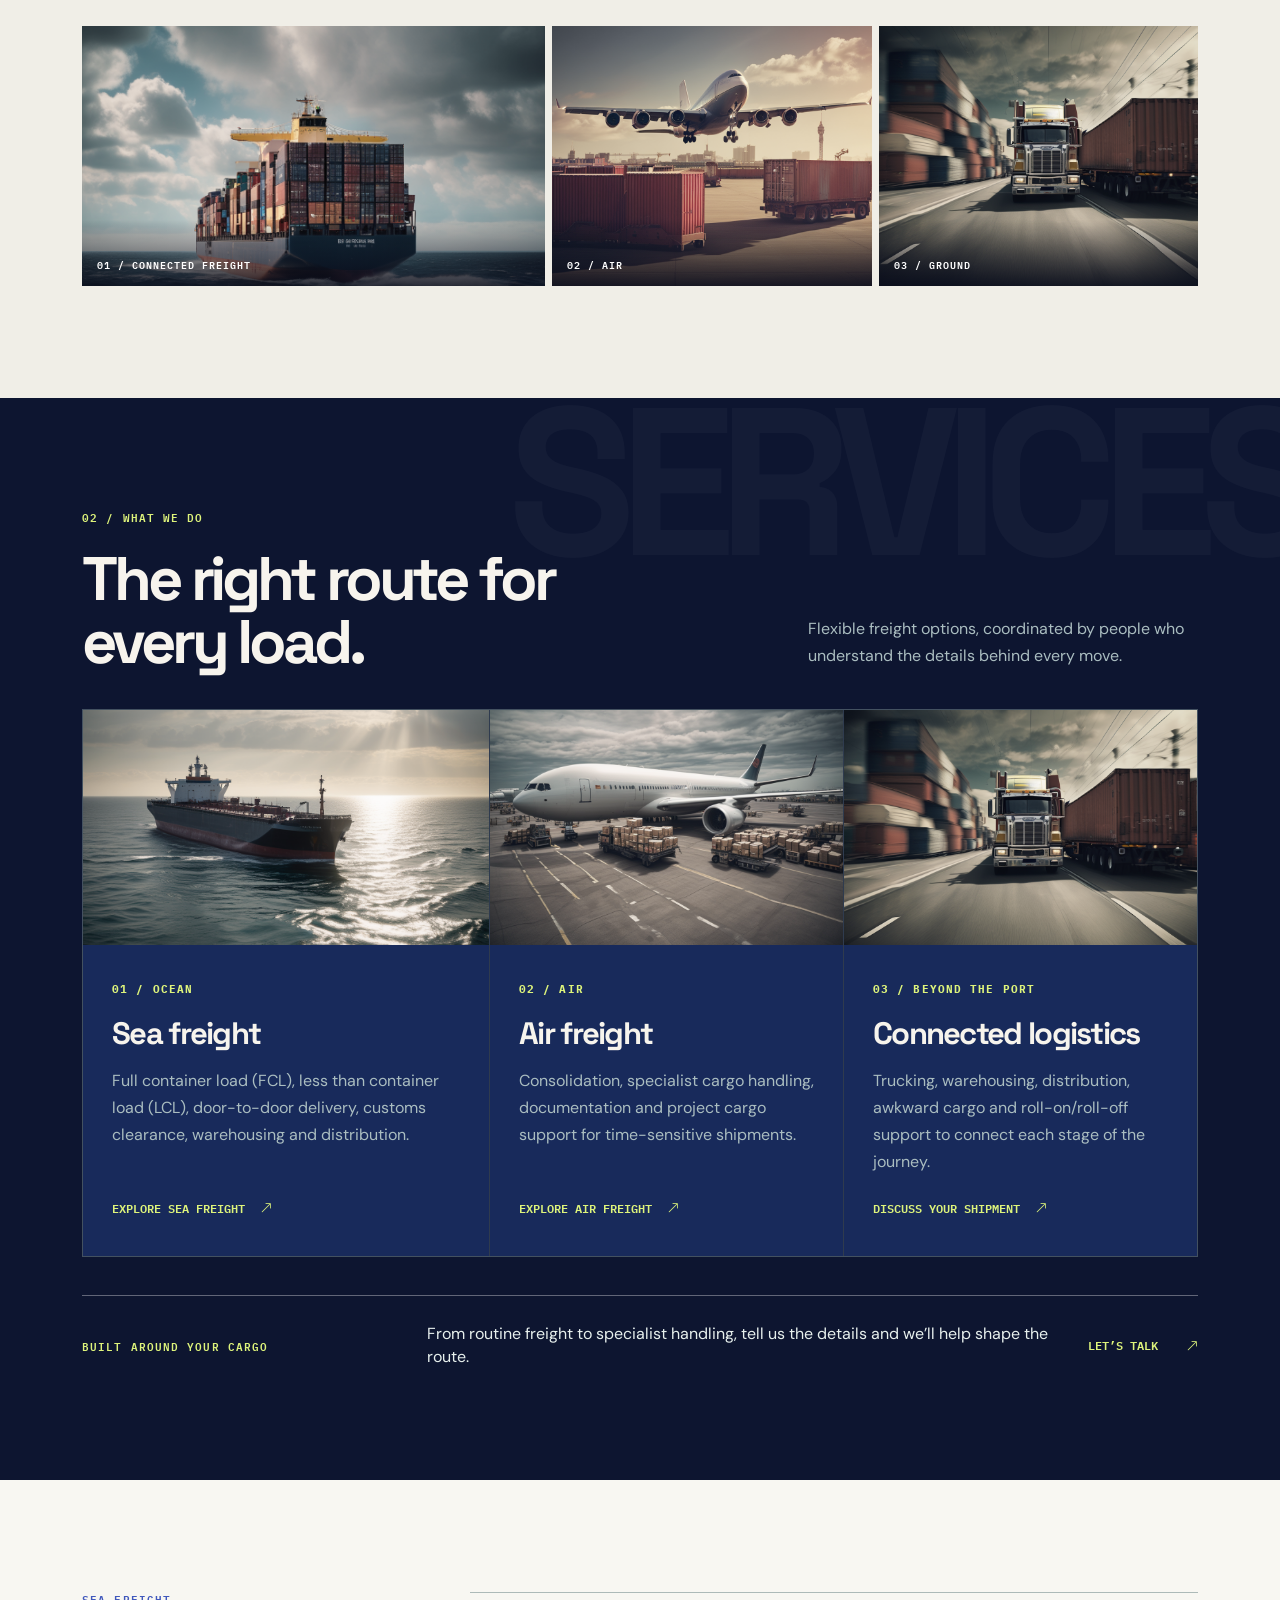
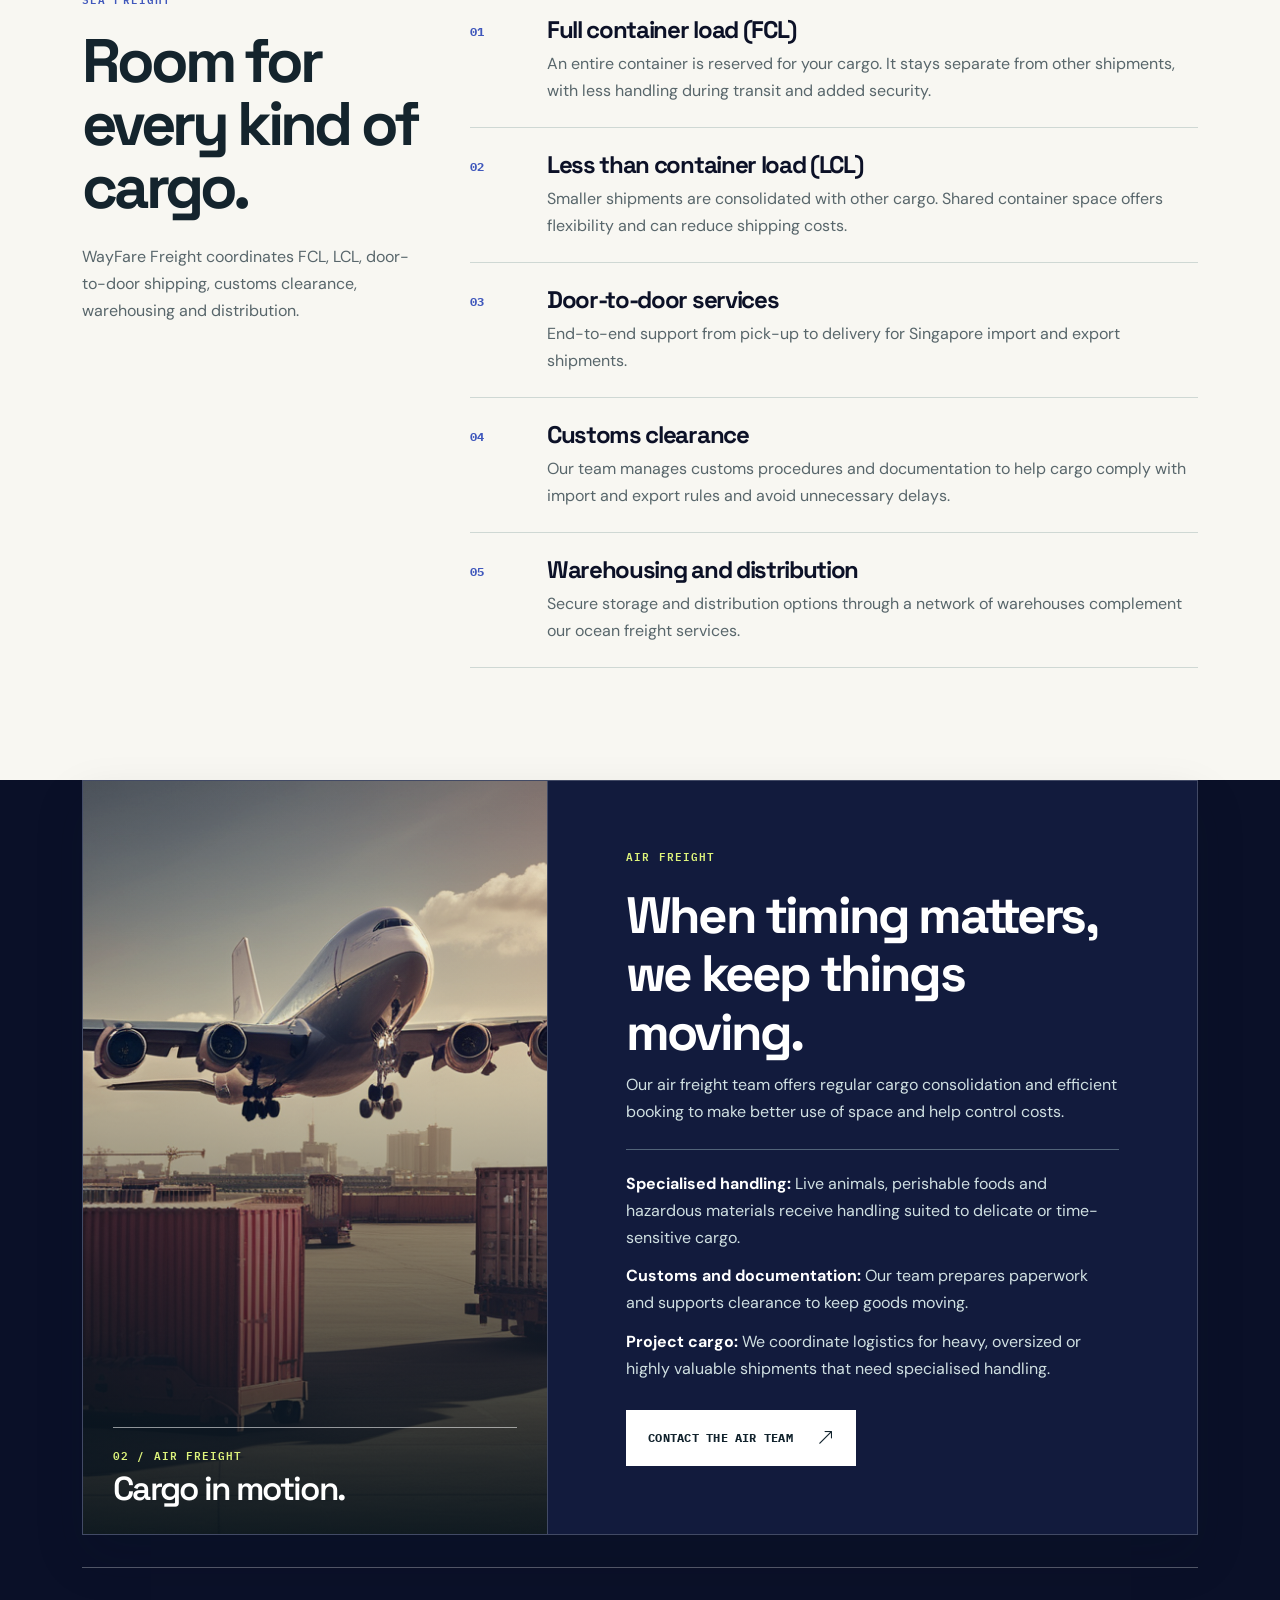
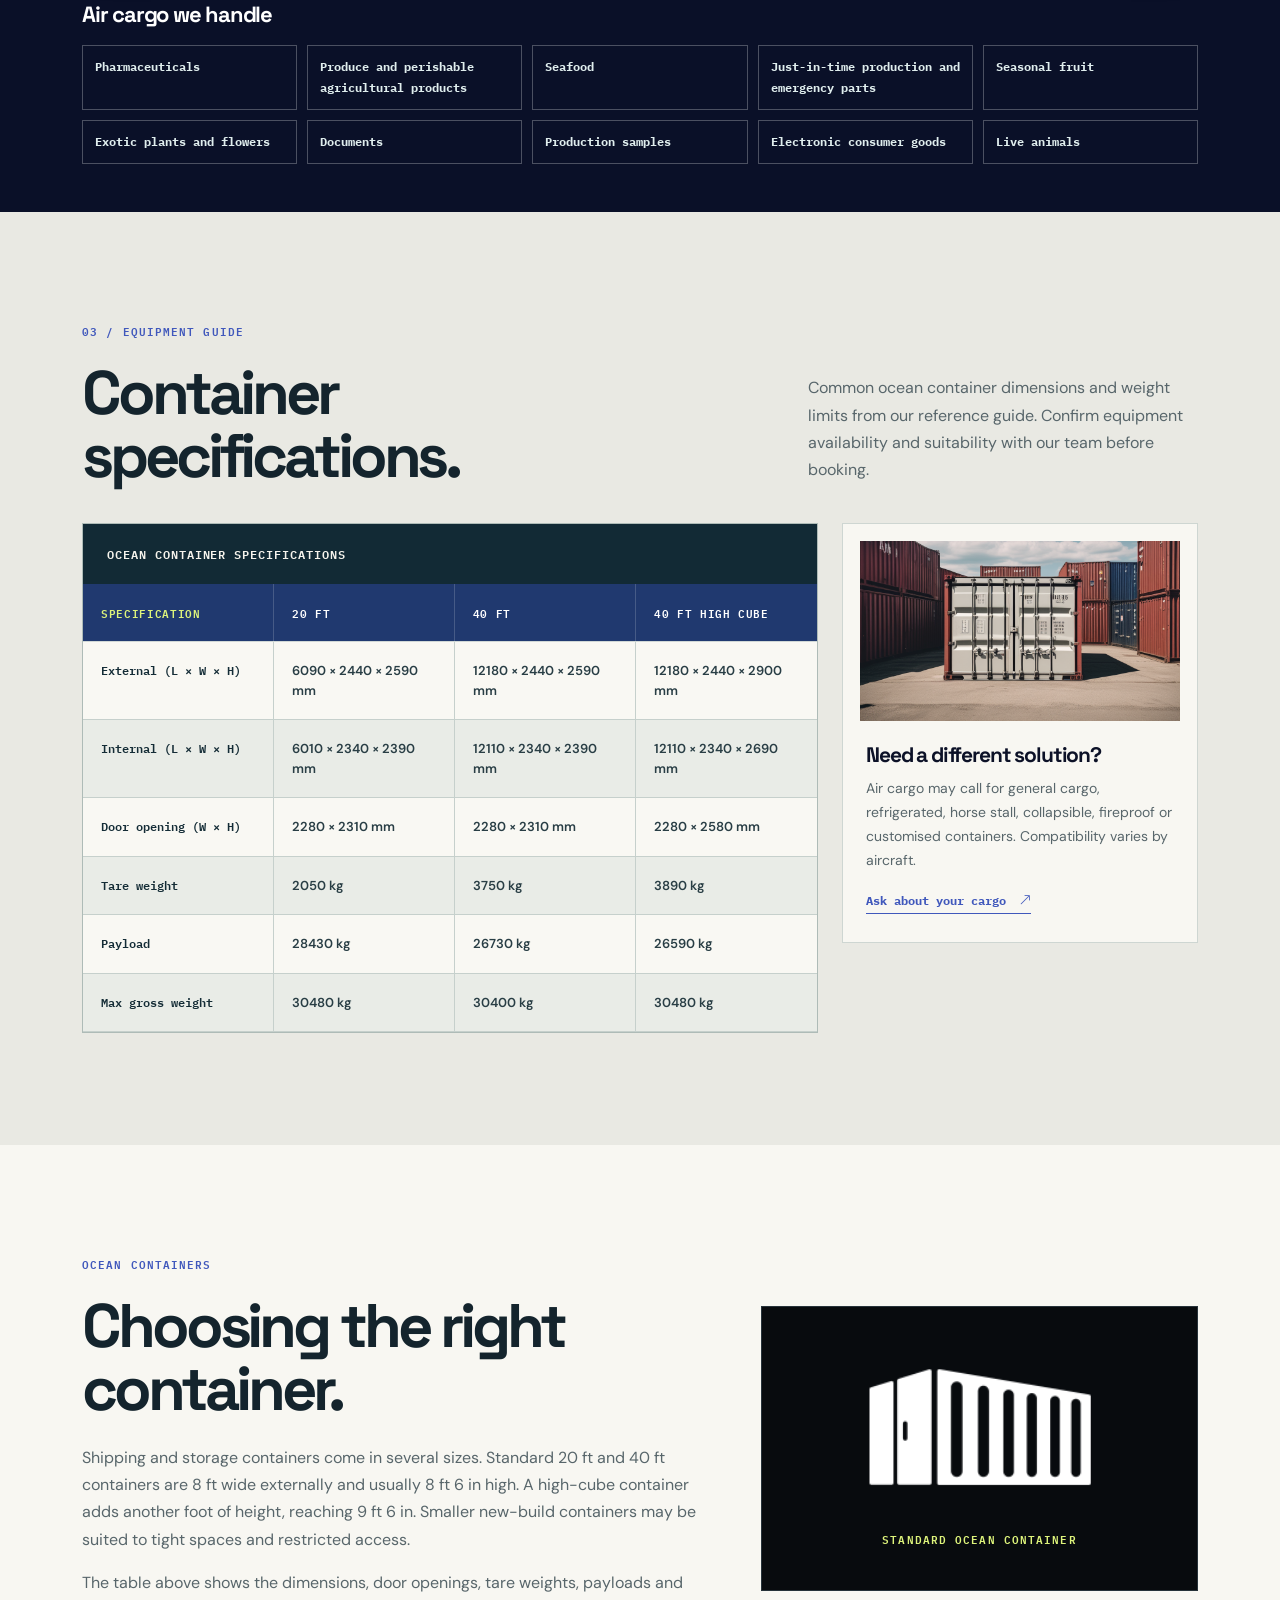
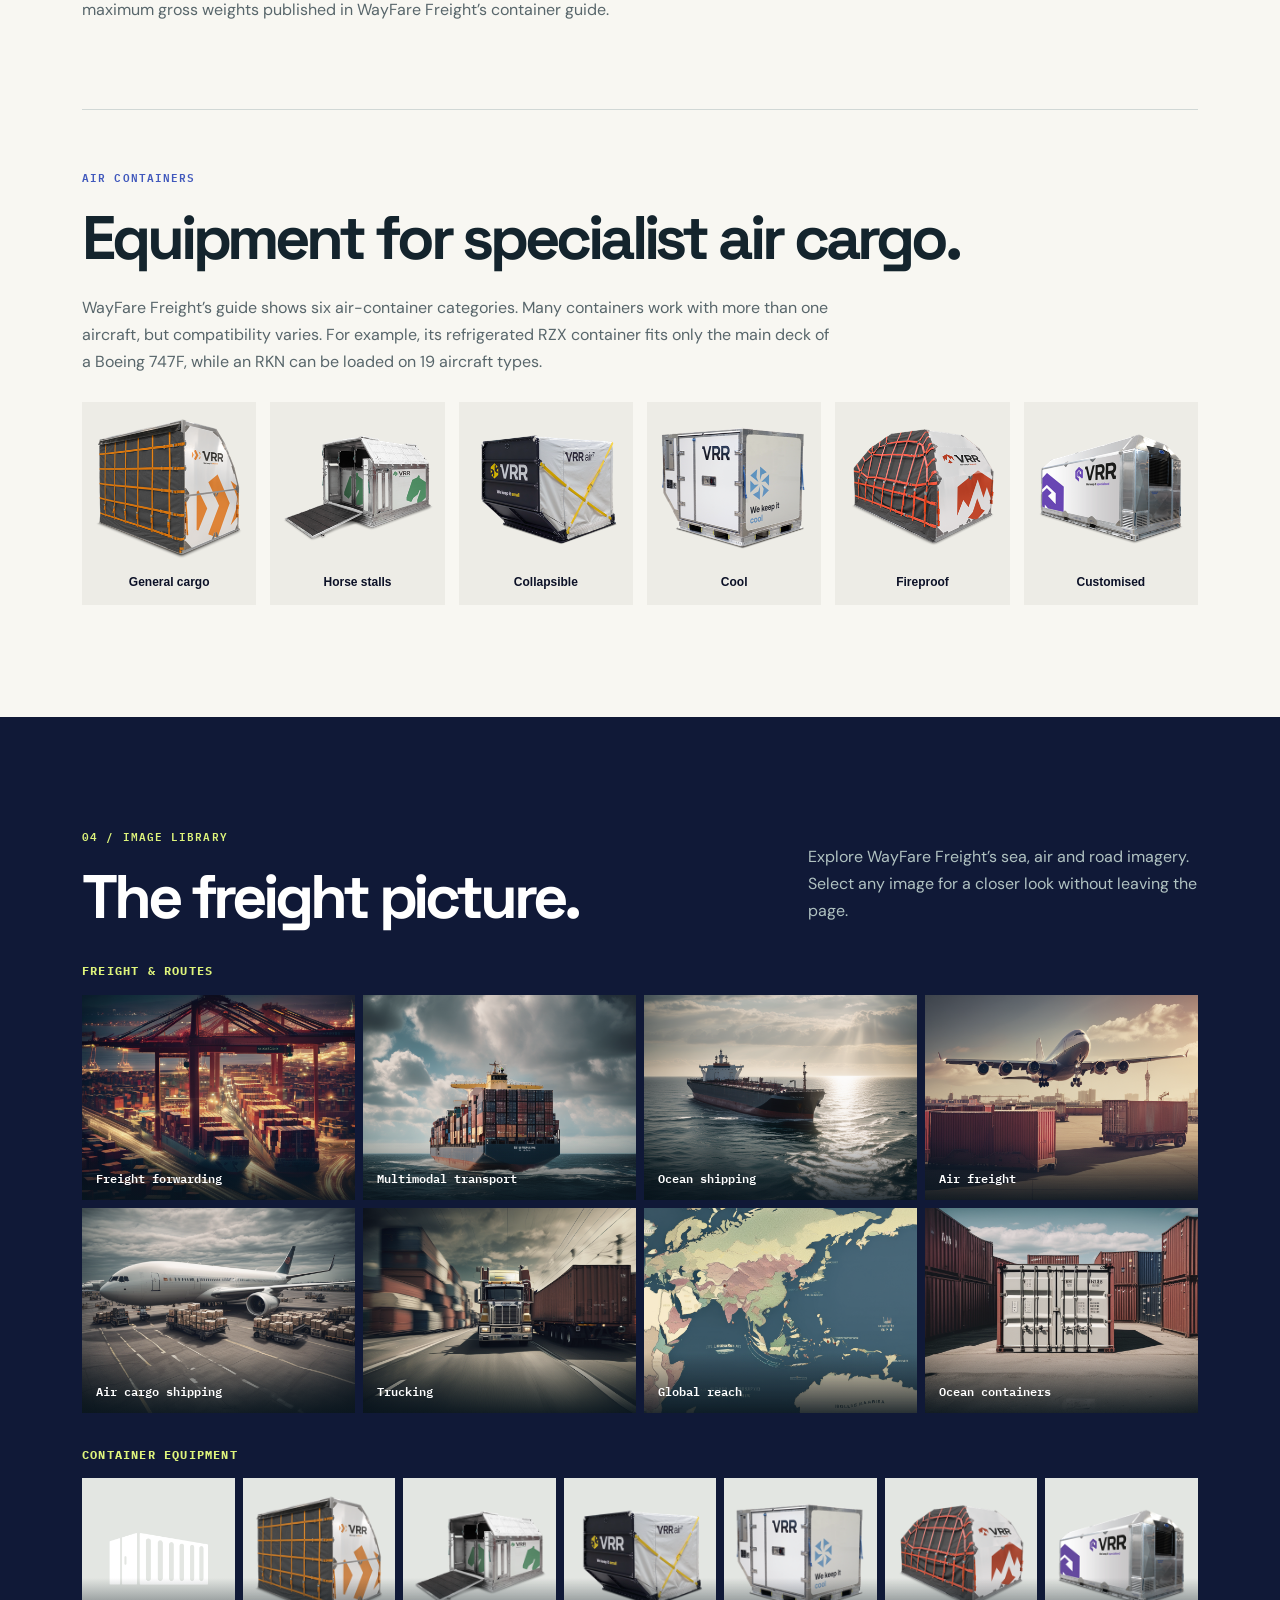
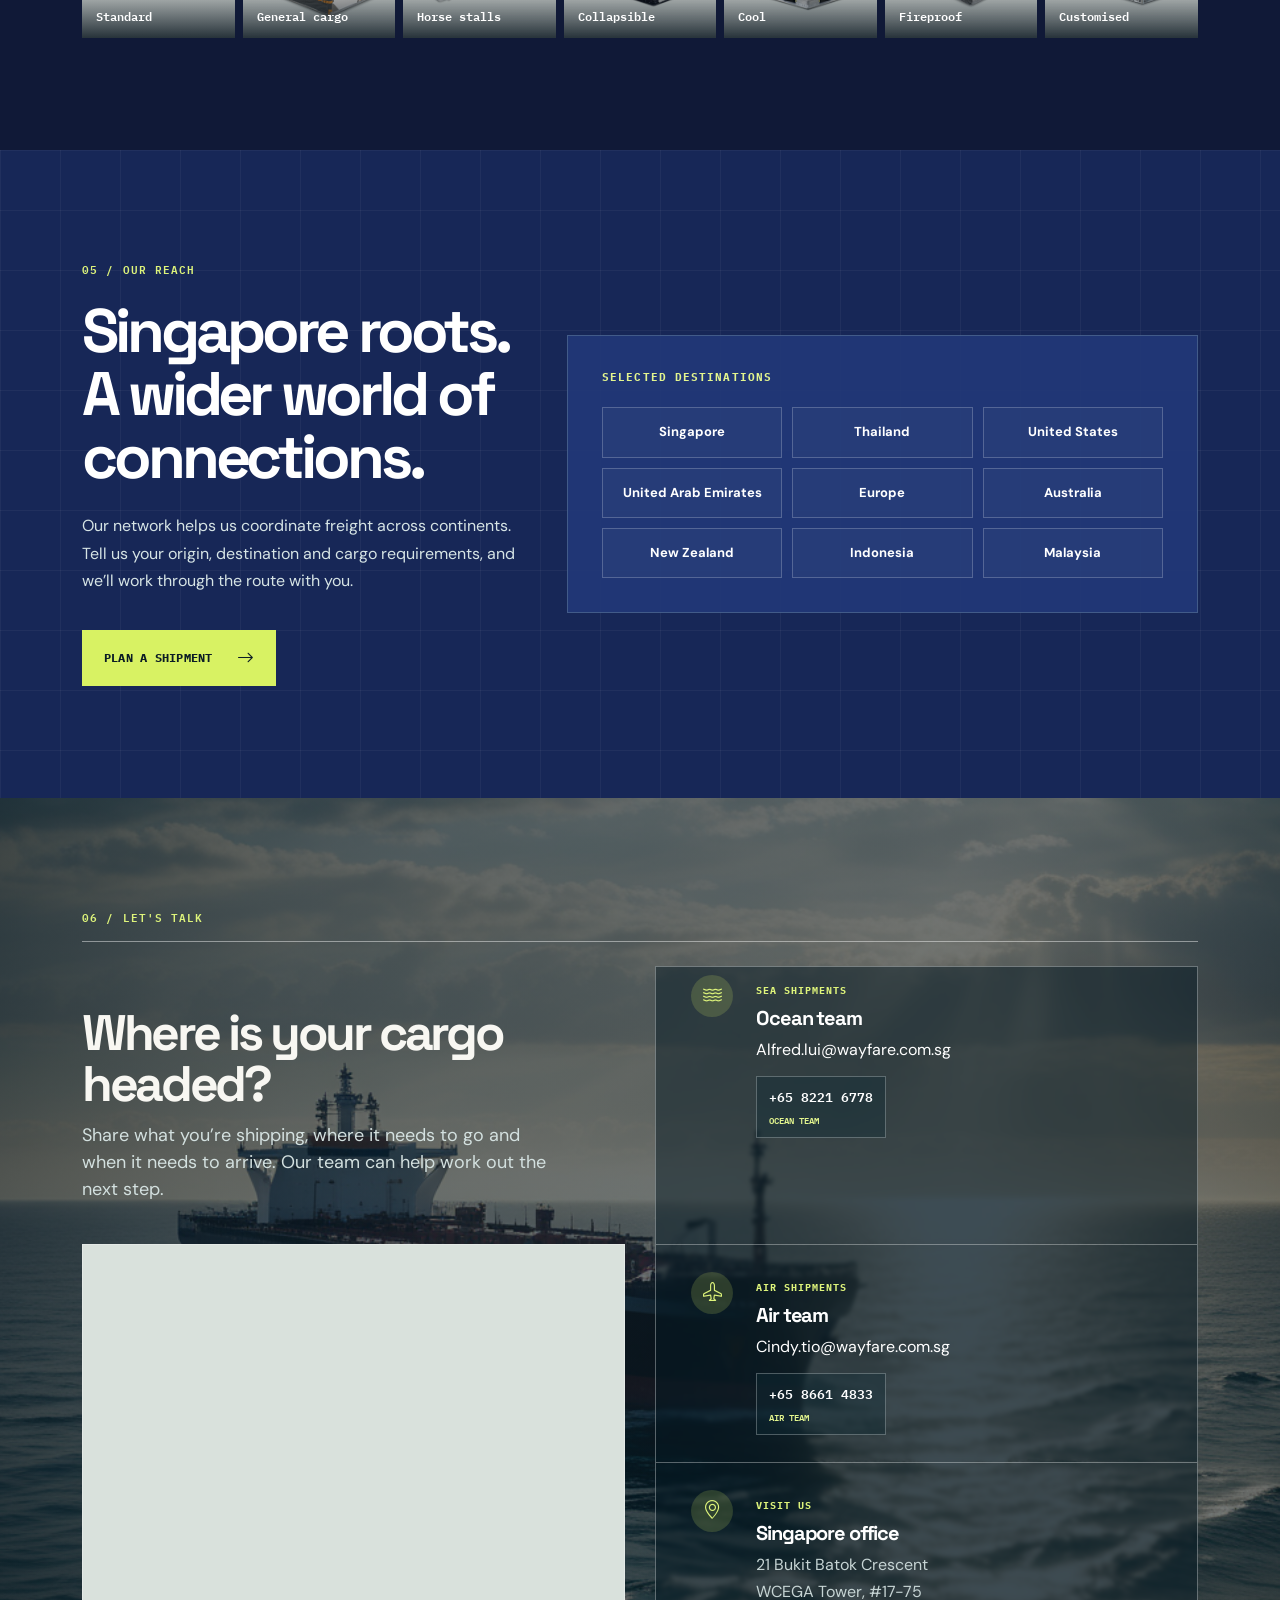
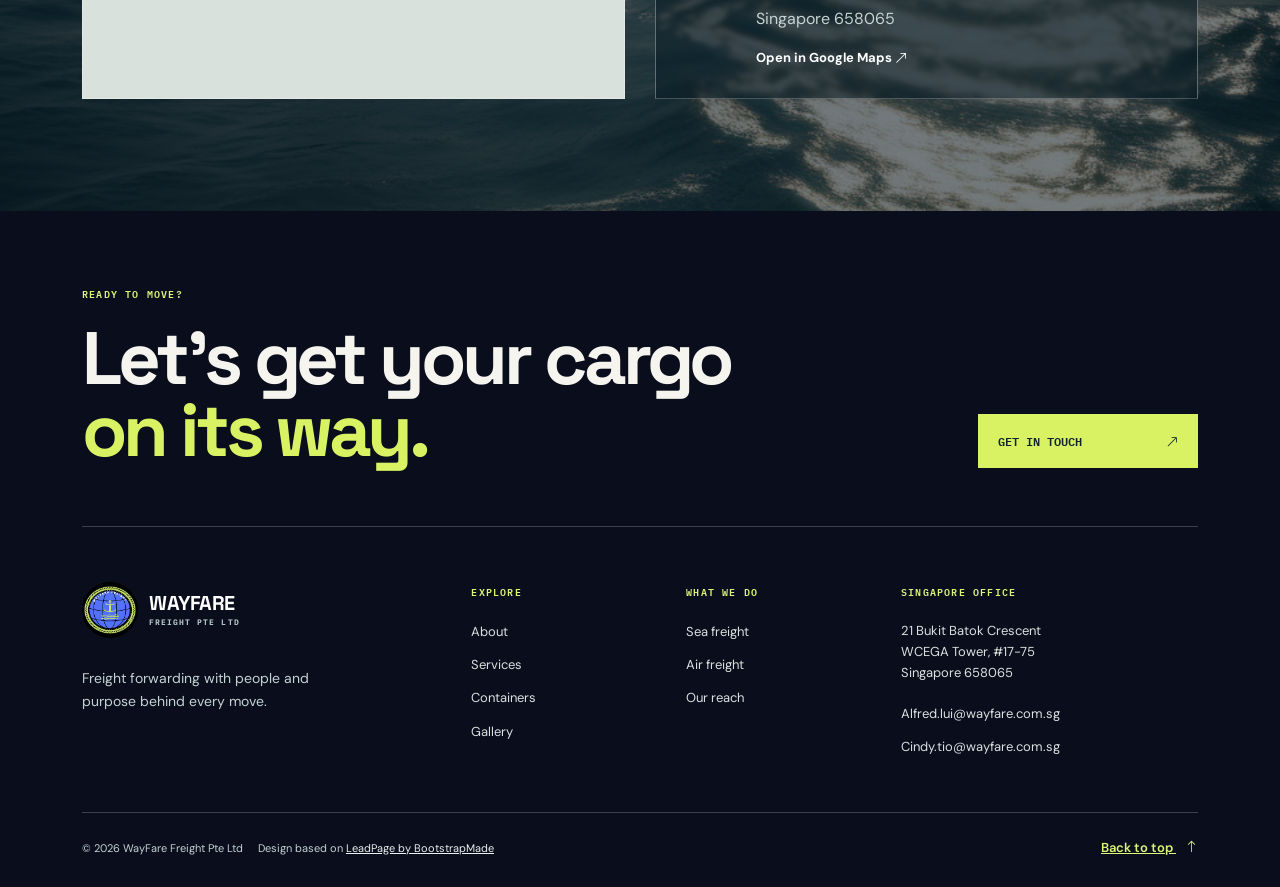
==== commit 81081e45: "done" ====
--- a/index.html
+++ b/index.html
@@ -47,34 +47,35 @@
             "@type": "ContactPoint",
             "contactType": "Ocean freight",
             "telephone": "+6582216778",
-            "email": "OceanTeam@wayfare.com.sg"
+            "email": "Alfred.lui@wayfare.com.sg"
           },
           {
             "@type": "ContactPoint",
             "contactType": "Air freight",
             "telephone": "+6586614833",
-            "email": "AirTeam@wayfare.com.sg"
+            "email": "Cindy.tio@wayfare.com.sg"
           }
         ]
       }
     ]
   }
   </script>
-  <link rel="icon" href="assets/img/wayfare/favicon.svg?v=2" type="image/svg+xml">
+  <link rel="icon" href="assets/img/wayfare/wayfare-logo.png?v=3" type="image/png">
+  <link rel="apple-touch-icon" href="assets/img/wayfare/wayfare-logo.png?v=3">
   <link rel="preconnect" href="https://fonts.googleapis.com">
   <link rel="preconnect" href="https://fonts.gstatic.com" crossorigin>
   <link href="https://fonts.googleapis.com/css2?family=DM+Sans:wght@400;500;600;700&family=Space+Grotesk:wght@400;500;600;700&family=IBM+Plex+Mono:wght@400;500;600&display=swap" rel="stylesheet">
   <link href="assets/vendor/bootstrap/css/bootstrap.min.css" rel="stylesheet">
   <link href="assets/vendor/bootstrap-icons/bootstrap-icons.css" rel="stylesheet">
   <link href="assets/css/wayfare.css" rel="stylesheet">
-  <link href="assets/css/wayfare-redesign.css?v=385d0252" rel="stylesheet">
+  <link href="assets/css/wayfare-redesign.css?v=logo-20261111-air" rel="stylesheet">
 </head>
 <body>
   <a class="skip-link" href="#main">Skip to content</a>
   <div class="topline"><div class="container"><span><span class="pulse-dot"></span> SINGAPORE-BASED FREIGHT FORWARDING</span><span>SEA / AIR / ROAD / BEYOND</span></div></div>
   <header class="site-header" id="top">
     <div class="container header-inner">
-      <a class="brand" href="#top" aria-label="WayFare Freight home"><span class="brand-mark"><i class="bi bi-compass-fill" aria-hidden="true"></i></span><span>WAYFARE<span class="brand-sub">FREIGHT PTE LTD</span></span></a>
+      <a class="brand" href="#top" aria-label="WayFare Freight home"><span class="brand-mark"><img src="assets/img/wayfare/wayfare-logo.png" alt="" width="54" height="54"></span><span>WAYFARE<span class="brand-sub">FREIGHT PTE LTD</span></span></a>
       <button class="menu-toggle" type="button" aria-controls="site-nav" aria-expanded="false" aria-label="Open navigation"><i class="bi bi-list" aria-hidden="true"></i></button>
       <nav class="site-nav" id="site-nav" aria-label="Main navigation">
         <a href="#about">About</a><a href="#services">Services</a><a href="#containers">Containers</a><a href="#network">Our reach</a><a href="#gallery">Gallery</a><a class="nav-cta" href="#contact">Get in touch <i class="bi bi-arrow-up-right" aria-hidden="true"></i></a>
@@ -131,7 +132,7 @@
   </div></div></div></div>
 </section>
 
-    <section class="air-band" id="air-details" aria-labelledby="air-title"><div class="container"><div class="row g-0 air-feature"><div class="col-lg-5 air-image"><img src="assets/img/wayfare/air-freight.png" alt="Air freight aircraft and cargo" loading="lazy"><div class="air-image-caption" aria-hidden="true"><span>02 / AIR FREIGHT</span><strong>Cargo in motion.</strong></div></div><div class="col-lg-7 air-copy"><p class="eyebrow light">AIR FREIGHT</p><h2 id="air-title">When timing matters, we keep things moving.</h2><p>Our air freight team offers regular cargo consolidation and efficient booking to make better use of space and help control costs.</p><div class="air-points"><p><strong>Specialised handling:</strong> Live animals, perishable foods and hazardous materials receive handling suited to delicate or time-sensitive cargo.</p><p><strong>Customs and documentation:</strong> Our team prepares paperwork and supports clearance to keep goods moving.</p><p><strong>Project cargo:</strong> We coordinate logistics for heavy, oversized or highly valuable shipments that need specialised handling.</p></div><a class="button button-light" href="mailto:AirTeam@wayfare.com.sg">Contact the air team <i class="bi bi-arrow-up-right" aria-hidden="true"></i></a></div></div><div class="air-commodities"><h3>Air cargo we handle</h3><ul><li>Pharmaceuticals</li><li>Produce and perishable agricultural products</li><li>Seafood</li><li>Just-in-time production and emergency parts</li><li>Seasonal fruit</li><li>Exotic plants and flowers</li><li>Documents</li><li>Production samples</li><li>Electronic consumer goods</li><li>Live animals</li></ul></div></div></section>
+    <section class="air-band" id="air-details" aria-labelledby="air-title"><div class="container"><div class="row g-0 air-feature"><div class="col-lg-5 air-image"><img src="assets/img/wayfare/air-freight.png" alt="Air freight aircraft and cargo" loading="lazy"><div class="air-image-caption" aria-hidden="true"><span>02 / AIR FREIGHT</span><strong>Cargo in motion.</strong></div></div><div class="col-lg-7 air-copy"><p class="eyebrow light">AIR FREIGHT</p><h2 id="air-title">When timing matters, we keep things moving.</h2><p>Our air freight team offers regular cargo consolidation and efficient booking to make better use of space and help control costs.</p><div class="air-points"><p><strong>Specialised handling:</strong> Live animals, perishable foods and hazardous materials receive handling suited to delicate or time-sensitive cargo.</p><p><strong>Customs and documentation:</strong> Our team prepares paperwork and supports clearance to keep goods moving.</p><p><strong>Project cargo:</strong> We coordinate logistics for heavy, oversized or highly valuable shipments that need specialised handling.</p></div><a class="button button-light" href="mailto:Cindy.tio@wayfare.com.sg">Contact the air team <i class="bi bi-arrow-up-right" aria-hidden="true"></i></a></div></div><div class="air-commodities"><h3>Air cargo we handle</h3><ul><li>Pharmaceuticals</li><li>Produce and perishable agricultural products</li><li>Seafood</li><li>Just-in-time production and emergency parts</li><li>Seasonal fruit</li><li>Exotic plants and flowers</li><li>Documents</li><li>Production samples</li><li>Electronic consumer goods</li><li>Live animals</li></ul></div></div></section>
 
     <section class="container-section section-space" id="containers" aria-labelledby="containers-title"><div class="container"><div class="section-top"><div><p class="eyebrow">03 / EQUIPMENT GUIDE</p><h2 id="containers-title" class="section-heading">Container specifications.</h2></div><p>Common ocean container dimensions and weight limits from our reference guide. Confirm equipment availability and suitability with our team before booking.</p></div><div class="row g-4 align-items-start"><div class="col-lg-8"><p class="table-hint" id="table-hint">Swipe sideways to compare all container sizes <i class="bi bi-arrow-right" aria-hidden="true"></i></p><div class="table-wrap" role="region" aria-label="Ocean container specifications, scroll horizontally to compare sizes" tabindex="0"><table><caption>Ocean container specifications</caption><thead><tr><th scope="col">Specification</th><th scope="col">20 ft</th><th scope="col">40 ft</th><th scope="col">40 ft high cube</th></tr></thead><tbody><tr><th scope="row">External (L × W × H)</th><td>6090 × 2440 × 2590 mm</td><td>12180 × 2440 × 2590 mm</td><td>12180 × 2440 × 2900 mm</td></tr><tr><th scope="row">Internal (L × W × H)</th><td>6010 × 2340 × 2390 mm</td><td>12110 × 2340 × 2390 mm</td><td>12110 × 2340 × 2690 mm</td></tr><tr><th scope="row">Door opening (W × H)</th><td>2280 × 2310 mm</td><td>2280 × 2310 mm</td><td>2280 × 2580 mm</td></tr><tr><th scope="row">Tare weight</th><td>2050 kg</td><td>3750 kg</td><td>3890 kg</td></tr><tr><th scope="row">Payload</th><td>28430 kg</td><td>26730 kg</td><td>26590 kg</td></tr><tr><th scope="row">Max gross weight</th><td>30480 kg</td><td>30400 kg</td><td>30480 kg</td></tr></tbody></table></div></div><div class="col-lg-4"><div class="container-aside"><img src="assets/img/wayfare/container.png" alt="Stacked shipping containers" loading="lazy"><h3>Need a different solution?</h3><p>Air cargo may call for general cargo, refrigerated, horse stall, collapsible, fireproof or customised containers. Compatibility varies by aircraft.</p><a class="text-link" href="#contact">Ask about your cargo <i class="bi bi-arrow-up-right" aria-hidden="true"></i></a></div></div></div></div></section>
 
@@ -167,13 +168,13 @@
 <p class="contact-intro">Share what you’re shipping, where it needs to go and when it needs to arrive. Our team can help work out the next step.</p>
 </div>
       <div class="contact-map"><div class="map-loading" role="status"><i class="bi bi-geo-alt-fill" aria-hidden="true"></i><span>Loading location map</span><a href="https://www.google.com/maps/search/?api=1&amp;query=1.336966%2C103.759665" target="_blank" rel="noopener noreferrer">Open in Google Maps <i class="bi bi-arrow-up-right" aria-hidden="true"></i></a></div><iframe allowfullscreen="" height="420" loading="lazy" referrerpolicy="no-referrer-when-downgrade" src="https://www.google.com/maps?q=1.336966%2C103.759665&amp;z=17&amp;output=embed" title="Google Map showing WayFare Freight at 21 Bukit Batok Crescent, Singapore" width="100%"></iframe></div>
-      <div class="contact-row contact-ocean"><span class="contact-icon"><i aria-hidden="true" class="bi bi-water"></i></span><div><span class="contact-label">SEA SHIPMENTS</span><h3>Ocean team</h3><a href="mailto:OceanTeam@wayfare.com.sg">OceanTeam@wayfare.com.sg</a><div class="phone-links"><a href="tel:+6582216778">+65 8221 6778 <small>ocean team</small></a></div></div></div><div class="contact-row contact-air"><span class="contact-icon"><i aria-hidden="true" class="bi bi-airplane"></i></span><div><span class="contact-label">AIR SHIPMENTS</span><h3>Air team</h3><a href="mailto:AirTeam@wayfare.com.sg">AirTeam@wayfare.com.sg</a><div class="phone-links"><a href="tel:+6586614833">+65 8661 4833 <small>air team</small></a></div></div></div><div class="contact-row contact-office"><span class="contact-icon"><i aria-hidden="true" class="bi bi-geo-alt"></i></span><div><span class="contact-label">VISIT US</span><h3>Singapore office</h3><address>21 Bukit Batok Crescent<br/>WCEGA Tower, #17-75<br/>Singapore 658065</address><a class="map-link" href="https://www.google.com/maps/search/?api=1&amp;query=1.336966%2C103.759665" rel="noopener noreferrer" target="_blank">Open in Google Maps <i aria-hidden="true" class="bi bi-arrow-up-right"></i></a></div></div>
+      <div class="contact-row contact-ocean"><span class="contact-icon"><i aria-hidden="true" class="bi bi-water"></i></span><div><span class="contact-label">SEA SHIPMENTS</span><h3>Ocean team</h3><a href="mailto:Alfred.lui@wayfare.com.sg">Alfred.lui@wayfare.com.sg</a><div class="phone-links"><a href="tel:+6582216778">+65 8221 6778 <small>ocean team</small></a></div></div></div><div class="contact-row contact-air"><span class="contact-icon"><i aria-hidden="true" class="bi bi-airplane"></i></span><div><span class="contact-label">AIR SHIPMENTS</span><h3>Air team</h3><a href="mailto:Cindy.tio@wayfare.com.sg">Cindy.tio@wayfare.com.sg</a><div class="phone-links"><a href="tel:+6586614833">+65 8661 4833 <small>air team</small></a></div></div></div><div class="contact-row contact-office"><span class="contact-icon"><i aria-hidden="true" class="bi bi-geo-alt"></i></span><div><span class="contact-label">VISIT US</span><h3>Singapore office</h3><address>21 Bukit Batok Crescent<br/>WCEGA Tower, #17-75<br/>Singapore 658065</address><a class="map-link" href="https://www.google.com/maps/search/?api=1&amp;query=1.336966%2C103.759665" rel="noopener noreferrer" target="_blank">Open in Google Maps <i aria-hidden="true" class="bi bi-arrow-up-right"></i></a></div></div>
     </div>
   </div>
 </section>
   </main>
 
-  <footer class="site-footer"><div class="container"><div class="footer-lead"><div><span class="footer-kicker">READY TO MOVE?</span><h2>Let’s get your cargo<br><em>on its way.</em></h2></div><a href="#contact" class="footer-contact-link">Get in touch <i class="bi bi-arrow-up-right" aria-hidden="true"></i></a></div><div class="footer-grid"><div class="footer-brand-block"><a class="brand" href="#top"><span class="brand-mark"><i class="bi bi-compass-fill" aria-hidden="true"></i></span><span>WAYFARE<span class="brand-sub">FREIGHT PTE LTD</span></span></a><p>Freight forwarding with people and purpose behind every move.</p></div><nav aria-label="Footer navigation"><span class="footer-label">EXPLORE</span><a href="#about">About</a><a href="#services">Services</a><a href="#containers">Containers</a><a href="#gallery">Gallery</a></nav><nav aria-label="Freight services"><span class="footer-label">WHAT WE DO</span><a href="#sea-details">Sea freight</a><a href="#air-details">Air freight</a><a href="#network">Our reach</a></nav><div class="footer-contact"><span class="footer-label">SINGAPORE OFFICE</span><address>21 Bukit Batok Crescent<br>WCEGA Tower, #17-75<br>Singapore 658065</address><a href="mailto:OceanTeam@wayfare.com.sg">OceanTeam@wayfare.com.sg</a><a href="mailto:AirTeam@wayfare.com.sg">AirTeam@wayfare.com.sg</a></div></div><div class="footer-bottom"><span>© <span id="year">2026</span> WayFare Freight Pte Ltd</span><span>Design based on <a href="https://bootstrapmade.com/leadpage-bootstrap-landing-page-template/" target="_blank" rel="noopener noreferrer">LeadPage by BootstrapMade</a></span><a href="#top" class="back-top">Back to top <i class="bi bi-arrow-up" aria-hidden="true"></i></a></div></div></footer>
+  <footer class="site-footer"><div class="container"><div class="footer-lead"><div><span class="footer-kicker">READY TO MOVE?</span><h2>Let’s get your cargo<br><em>on its way.</em></h2></div><a href="#contact" class="footer-contact-link">Get in touch <i class="bi bi-arrow-up-right" aria-hidden="true"></i></a></div><div class="footer-grid"><div class="footer-brand-block"><a class="brand" href="#top"><span class="brand-mark"><img src="assets/img/wayfare/wayfare-logo.png" alt="" width="54" height="54"></span><span>WAYFARE<span class="brand-sub">FREIGHT PTE LTD</span></span></a><p>Freight forwarding with people and purpose behind every move.</p></div><nav aria-label="Footer navigation"><span class="footer-label">EXPLORE</span><a href="#about">About</a><a href="#services">Services</a><a href="#containers">Containers</a><a href="#gallery">Gallery</a></nav><nav aria-label="Freight services"><span class="footer-label">WHAT WE DO</span><a href="#sea-details">Sea freight</a><a href="#air-details">Air freight</a><a href="#network">Our reach</a></nav><div class="footer-contact"><span class="footer-label">SINGAPORE OFFICE</span><address>21 Bukit Batok Crescent<br>WCEGA Tower, #17-75<br>Singapore 658065</address><a href="mailto:Alfred.lui@wayfare.com.sg">Alfred.lui@wayfare.com.sg</a><a href="mailto:Cindy.tio@wayfare.com.sg">Cindy.tio@wayfare.com.sg</a></div></div><div class="footer-bottom"><span>© <span id="year">2026</span> WayFare Freight Pte Ltd</span><span>Design based on <a href="https://bootstrapmade.com/leadpage-bootstrap-landing-page-template/" target="_blank" rel="noopener noreferrer">LeadPage by BootstrapMade</a></span><a href="#top" class="back-top">Back to top <i class="bi bi-arrow-up" aria-hidden="true"></i></a></div></div></footer>
   <dialog class="gallery-lightbox" aria-label="Gallery image viewer"><button class="lightbox-close" type="button" aria-label="Close image"><i class="bi bi-x-lg" aria-hidden="true"></i></button><img alt=""><p class="lightbox-caption"></p></dialog>
   <script src="assets/js/wayfare.js?v=7b6ac8bf"></script>
 </body>
--- a/assets/css/wayfare-redesign.css
+++ b/assets/css/wayfare-redesign.css
@@ -1,47 +1,47 @@
 /* WayFare's editorial freight direction, layered over the original template foundation. */
-:root{--navy:#101e28;--deep:#08151e;--ink:#14242d;--muted:#58666b;--teal:#e65f3c;--mint:#fce2d8;--paper:#f0eee7;--line:#d1d8d6;--signal:#ff744e}
+:root{--navy:#0c1127;--deep:#090d1c;--ink:#14242d;--muted:#58666b;--teal:#4058bc;--mint:#eef4d7;--paper:#f0eee7;--line:#d1d8d6;--signal:#d8f263}
 html{scroll-padding-top:94px}
 body{font-family:"DM Sans",sans-serif;background:#f0eee7;color:var(--ink)}
 h1,h2,h3,h4{font-family:"Space Grotesk",sans-serif;letter-spacing:-.055em}
 .eyebrow,.service-number,.contact-label,.panel-label,.gallery-group-title{font-family:"IBM Plex Mono",monospace!important;letter-spacing:.1em}
-.eyebrow{color:#c5482c;font-size:11px;font-weight:600}
-.eyebrow.light{color:#ff987b}
-.eyebrow-line{background:#ff987b}
-.topline{height:32px;background:#0a171f;color:#bfd0d0;font:500 10px/32px "IBM Plex Mono",monospace;letter-spacing:.1em}
+.eyebrow{color:#4058bc;font-size:11px;font-weight:600}
+.eyebrow.light{color:#def47b}
+.eyebrow-line{background:#def47b}
+.topline{height:32px;background:#080c1c;color:#bfd0d0;font:500 10px/32px "IBM Plex Mono",monospace;letter-spacing:.1em}
 .topline .container{display:flex;justify-content:space-between;gap:12px}
-.pulse-dot{display:inline-block;width:6px;height:6px;background:var(--signal);border-radius:50%;margin-right:8px;box-shadow:0 0 0 4px #ff744e22}
-.site-header{background:#101e28;border-bottom:1px solid #ffffff25;box-shadow:none}
+.pulse-dot{display:inline-block;width:6px;height:6px;background:var(--signal);border-radius:50%;margin-right:8px;box-shadow:0 0 0 4px #d8f26322}
+.site-header{background:#0c1127;border-bottom:1px solid #ffffff25;box-shadow:none}
 .header-inner{min-height:76px}
 .brand,.brand:hover{color:#f4f4ed;font-size:20px;letter-spacing:-.025em;font-family:"Space Grotesk",sans-serif}
-.brand-mark{background:var(--signal);color:#0d1b25;border-radius:0;transform:rotate(-9deg)}
-.brand-mark i{transform:rotate(9deg)}
+.brand-mark{position:relative;display:block;flex:none;width:56px;height:56px;overflow:hidden;background:#000;border-radius:50%;transform:none}
+.brand-mark img{position:absolute;top:50%;left:50%;display:block;width:82px;max-width:none;height:auto;transform:translate(-50%,-50%)}
 .brand-sub{font-family:"IBM Plex Mono",monospace;font-size:8px;color:#b4c6c7;letter-spacing:.13em}
 .site-nav{gap:26px;font:600 11px "IBM Plex Mono",monospace;letter-spacing:.03em}
-.site-nav>a{color:#d5dfdf}.site-nav>a:hover,.site-nav>a.active{color:#ff987b}
-.site-nav .nav-cta{border:1px solid var(--signal);color:#fff;background:#e65f3c;border-radius:0;padding:14px 17px}
-.site-nav .nav-cta:hover{background:#ff8d68;border-color:#ff8d68;color:#111d23}
+.site-nav>a{color:#d5dfdf}.site-nav>a:hover,.site-nav>a.active{color:#def47b}
+.site-nav .nav-cta{border:1px solid var(--signal);color:#0c1127;background:#d8f263;border-radius:0;padding:14px 17px}
+.site-nav .nav-cta:hover{background:#e8fa91;border-color:#e8fa91;color:#111d23}
 .menu-toggle{color:white}
-.hero{min-height:760px;background:#091821}
+.hero{min-height:760px;background:#090e21}
 .hero-image{left:auto;width:61%;background-position:center center;filter:saturate(.9) contrast(1.08);clip-path:polygon(16% 0,100% 0,100% 100%,0 100%)}
-.hero-image:after{content:"";position:absolute;inset:0;background:linear-gradient(90deg,#09182122,#09182100)}
-.hero-shade{background:linear-gradient(90deg,#091821 0%,#091821ee 30%,#09182188 59%,#09182122 100%),linear-gradient(0deg,#091821cc 0%,transparent 40%);pointer-events:none}
+.hero-image:after{content:"";position:absolute;inset:0;background:linear-gradient(90deg,#090e2122,#090e2100)}
+.hero-shade{background:linear-gradient(90deg,#090e21 0%,#090e21ee 30%,#090e2188 59%,#090e2122 100%),linear-gradient(0deg,#090e21cc 0%,transparent 40%);pointer-events:none}
 .hero:before{content:"";position:absolute;inset:0;z-index:1;opacity:.18;background-image:linear-gradient(#ffffff22 1px,transparent 1px),linear-gradient(90deg,#ffffff22 1px,transparent 1px);background-size:92px 92px;mask-image:linear-gradient(90deg,#000,transparent 70%);pointer-events:none}
 .hero-content{min-height:760px;padding-top:148px;padding-bottom:0;z-index:2}
 .hero-copy{max-width:840px}
 .hero .eyebrow{margin-bottom:31px}
 .hero h1{font-size:clamp(58px,7.6vw,110px);line-height:.94;letter-spacing:-.08em;margin:0 0 28px}
-.hero h1 span{color:#ff744e}
+.hero h1 span{color:#d8f263}
 .hero-lead{max-width:580px;font-size:18px;line-height:1.65;color:#d8e2df}
 .hero-actions{margin-top:35px}
 .button{border-radius:0;font-family:"IBM Plex Mono",monospace;font-size:12px;text-transform:uppercase;letter-spacing:.02em;gap:24px;min-height:56px;padding:15px 22px}
 .button-primary{background:var(--signal);color:#0b1c25}
-.button-primary:hover{background:#ffa080;color:#0b1c25}
+.button-primary:hover{background:#e8fa91;color:#0b1c25}
 .button-outline{border-color:#d8e2df80;color:#fff}
 .hero-stamp{position:absolute;right:6%;top:21%;z-index:2;width:104px;height:104px;border:1px solid #ffffffa0;border-radius:50%;display:flex;align-items:center;justify-content:center;gap:7px;color:white;transform:rotate(12deg);font:600 11px/1.1 "IBM Plex Mono",monospace;letter-spacing:.06em}
-.hero-stamp i{font-size:20px;color:#ff744e}
+.hero-stamp i{font-size:20px;color:#d8f263}
 .hero-bottom{border:0;display:grid;grid-template-columns:repeat(3,1fr);gap:1px;background:#ffffff45;padding:1px;margin-top:74px;color:#fff;letter-spacing:0}
-.hero-bottom a{width:auto;height:auto;border:0;border-radius:0;display:grid;grid-template-columns:1fr auto;grid-template-rows:auto auto;align-items:center;gap:6px;background:#112b36ed;padding:20px 24px;color:#fff;font-size:15px}
-.hero-bottom a:hover{background:#e65f3c;color:#0b1c25}
+.hero-bottom a{width:auto;height:auto;border:0;border-radius:0;display:grid;grid-template-columns:1fr auto;grid-template-rows:auto auto;align-items:center;gap:6px;background:#1a2d60ed;padding:20px 24px;color:#fff;font-size:15px}
+.hero-bottom a:hover{background:#d8f263;color:#0b1c25}
 .hero-bottom small{grid-column:1/-1;font:500 10px "IBM Plex Mono",monospace;letter-spacing:.12em;color:#a6c2c6}
 .hero-bottom a:hover small{color:#12252a}
 .hero-bottom strong{font:600 18px "Space Grotesk",sans-serif}
@@ -54,30 +54,30 @@
 .section-rule{background:var(--signal);height:6px;width:85px}
 .about-gallery{gap:6px;margin-top:75px}
 .about-gallery img{height:260px;filter:saturate(.78)}
-.text-link{font-family:"IBM Plex Mono",monospace;font-size:12px;color:#d25331;border-color:#d25331}
-.services{background:#0d1d27;position:relative;overflow:hidden}
+.text-link{font-family:"IBM Plex Mono",monospace;font-size:12px;color:#4058bc;border-color:#4058bc}
+.services{background:#0d1530;position:relative;overflow:hidden}
 .services:before{content:"SERVICES";position:absolute;right:-30px;top:0;color:#ffffff08;font:700 210px/.8 "Space Grotesk",sans-serif;letter-spacing:-.08em;pointer-events:none}
-.services .eyebrow{color:#ff987b}
+.services .eyebrow{color:#def47b}
 .services .section-heading{color:#f7f4ed}
 .services .section-top>p{color:#aabdc0}
 .service-grid{gap:1px;background:#61737a66;border:1px solid #61737a66}
-.service-card{background:#132a35;box-shadow:none;position:relative}
+.service-card{background:#182a5b;box-shadow:none;position:relative}
 .service-card img,.service-feature img{height:235px;filter:saturate(.75);transition:transform .45s ease,filter .45s ease}
 .service-card:hover img{transform:scale(1.05);filter:saturate(1)}
 .service-card:hover{z-index:1}
 .service-content{position:relative;padding:29px 29px 35px}
 .service-content:before{content:"";height:3px;width:100%;background:var(--signal);position:absolute;top:0;left:0;transform:scaleX(0);transform-origin:left;transition:transform .35s}
 .service-card:hover .service-content:before{transform:scaleX(1)}
-.service-number{color:#ff987b}
+.service-number{color:#def47b}
 .service-content h3{font-size:31px;color:#f7f4ed}
 .service-content p{color:#aabdc0}
-.service-content a{font:600 12px "IBM Plex Mono",monospace;color:#ff987b;text-transform:uppercase}
+.service-content a{font:600 12px "IBM Plex Mono",monospace;color:#def47b;text-transform:uppercase}
 .detail-section{background:#f8f7f2}
 .detail-list{border-color:#adbab8}
 .detail-list>div{padding:23px 0;border-color:#cfd8d4}
-.detail-list>div>span{color:#d25331;font-family:"IBM Plex Mono",monospace}
+.detail-list>div>span{color:#4058bc;font-family:"IBM Plex Mono",monospace}
 .detail-list h3{font-size:24px}
-.air-band{background:#172e39}
+.air-band{background:#0a1028}
 .air-image{overflow:hidden}.air-image img{filter:saturate(.8);min-height:650px}
 .air-copy{padding:70px 7%}
 .air-copy h2{font-size:clamp(40px,4vw,60px)}
@@ -86,18 +86,18 @@
 .air-commodities li{border-color:#ffffff44;font-family:"IBM Plex Mono",monospace}
 .container-section{background:#e9e9e3}
 .table-wrap,.container-aside{box-shadow:none;border:1px solid #ced6d2}
-.table-wrap thead{background:#182d38}
-.table-wrap tbody tr:hover{background:#fff3eb}
+.table-wrap thead{background:#192d61}
+.table-wrap tbody tr:hover{background:#eef4d7}
 .container-aside{background:#f8f7f2}
 .equipment-extra{background:#f8f7f2}
 .equipment-grid figure,.standard-card{background:#edece6}
 .equipment-grid figure{transition:transform .25s,box-shadow .25s}
 .equipment-grid figure:hover{transform:translateY(-4px);box-shadow:0 12px 20px #102a3819}
-.gallery-section{background:#0e202a;color:#e4eceb}
-.gallery-section .eyebrow{color:#ff987b}
+.gallery-section{background:#101937;color:#e4eceb}
+.gallery-section .eyebrow{color:#def47b}
 .gallery-section .section-heading{color:white}
 .gallery-section .section-top>p{color:#b0c2c1}
-.gallery-group-title{font-size:12px;color:#ff987b;text-transform:uppercase;margin:35px 0 17px}
+.gallery-group-title{font-size:12px;color:#def47b;text-transform:uppercase;margin:35px 0 17px}
 .gallery-grid{display:grid;gap:8px}
 .freight-gallery{grid-template-columns:repeat(4,1fr)}
 .equipment-gallery{grid-template-columns:repeat(7,1fr)}
@@ -105,41 +105,41 @@
 .gallery-item img{width:100%;height:100%;min-height:190px;object-fit:cover;filter:saturate(.78);transition:transform .4s,filter .4s}
 .gallery-item:hover img{transform:scale(1.06);filter:saturate(1.1)}
 .gallery-item span{position:absolute;left:0;right:0;bottom:0;padding:28px 14px 12px;background:linear-gradient(transparent,#08151edb);color:white;font:600 12px "IBM Plex Mono",monospace}
-.gallery-item:hover span{color:#ffb196}
+.gallery-item:hover span{color:#ecfaac}
 .equipment-gallery .gallery-item{min-height:160px;background:#e3e6e2}
 .equipment-gallery .gallery-item img{min-height:160px;object-fit:contain;padding:10px}
-.network{background:#132b35;background-image:linear-gradient(#ffffff0b 1px,transparent 1px),linear-gradient(90deg,#ffffff0b 1px,transparent 1px);background-size:60px 60px}
+.network{background:#172757;background-image:linear-gradient(#ffffff0b 1px,transparent 1px),linear-gradient(90deg,#ffffff0b 1px,transparent 1px);background-size:60px 60px}
 .network .section-heading{color:white}
-.network-panel{background:#203e48e8;border:1px solid #a2c4c044}
-.panel-label{color:#ffad93}
+.network-panel{background:#213978e8;border:1px solid #a2c4c044}
+.panel-label{color:#e3f58e}
 .region-grid span{border-color:#ffffff37;background:#ffffff07}
-.region-grid span:hover{background:#e65f3c;color:#14242d}
+.region-grid span:hover{background:#d8f263;color:#14242d}
 .contact{background:#f0eee7}
 .contact .section-heading{max-width:620px}
-.contact-card{background:#142a35;color:#e9f0ed;padding:42px}
+.contact-card{background:#15234c;color:#e9f0ed;padding:42px}
 .contact-row{border-color:#ffffff30}
-.contact-icon{background:#ff744e25;color:#ff987b}
-.contact-label{color:#ff987b}
+.contact-icon{background:#d8f26325;color:#def47b}
+.contact-label{color:#def47b}
 .contact-row h3,.contact-row a{color:white}
-.contact-row a:hover{color:#ff987b}
+.contact-row a:hover{color:#def47b}
 .contact-row address{color:#c6d4d4}
 .phone-links{gap:8px;margin-top:12px}
 .phone-links a{display:inline-flex;flex-direction:column;border:1px solid #ffffff44;padding:9px 12px;font:600 13px "IBM Plex Mono",monospace}
-.phone-links small{font-size:9px;color:#ffad93;text-transform:uppercase;margin-top:4px}
+.phone-links small{font-size:9px;color:#e3f58e;text-transform:uppercase;margin-top:4px}
 .contact-image{height:245px}
-.office-map{margin-top:62px;background:#152d38}
+.office-map{margin-top:62px;background:#172957}
 .map-heading{display:flex;justify-content:space-between;gap:12px;padding:18px 21px;color:white;font:600 11px "IBM Plex Mono",monospace;letter-spacing:.06em}
-.map-heading a{color:#ffae95}
+.map-heading a{color:#e3f58e}
 .map-heading a:hover{color:white}
 .office-map iframe{display:block;border:0;filter:saturate(.8)}
 .contact .office-map{margin-top:32px}
 .contact .office-map iframe{height:385px}
-.site-footer{background:#09151d}
+.site-footer{background:#090d1c}
 .site-footer .brand{font-size:20px}
 .footer-bottom a{color:#e9f0ed}
 @media(max-width:1199px){.site-nav{gap:15px}.hero h1{font-size:clamp(58px,7vw,86px)}.equipment-gallery{grid-template-columns:repeat(4,1fr)}}
-@media(max-width:991px){.topline{font-size:9px}.site-nav{top:76px;background:#142a35;padding:20px 6vw}.site-nav>a{color:#e6eeee}.site-nav .nav-cta{color:#0b1c25}.hero,.hero-content{min-height:720px}.hero-content{padding-top:130px}.hero-image{width:76%;opacity:.75}.hero-stamp{display:none}.service-grid{background:none;border:0;gap:12px}.service-card{border:1px solid #61737a66}}
-@media(max-width:767px){.topline .container span:last-child{display:none}.topline{height:27px;line-height:27px}.site-nav{top:70px}.hero,.hero-content{min-height:720px}.hero-content{padding-top:100px}.hero-image{width:100%;clip-path:none;opacity:.5}.hero-shade{background:linear-gradient(90deg,#091821e8,#091821ab),linear-gradient(0deg,#091821dd,transparent 55%)}.hero h1{font-size:clamp(48px,11vw,70px)}.hero-bottom{grid-template-columns:1fr 1fr;margin-top:75px}.hero-bottom a{padding:12px 14px}.hero-bottom a:last-child{grid-column:1/-1}.hero-bottom strong{font-size:15px}.hero-lead{font-size:16px}.section-space{padding:78px 0}.section-heading{font-size:clamp(37px,9vw,53px)}.about-gallery img{height:150px}.about-gallery img:first-child{height:200px}.services:before{font-size:95px;right:0}.air-image img{min-height:300px}.air-copy{padding:55px 8%}.freight-gallery{grid-template-columns:repeat(2,1fr)}.equipment-gallery{grid-template-columns:repeat(3,1fr)}.gallery-item,.gallery-item img{min-height:150px}.equipment-gallery .gallery-item,.equipment-gallery .gallery-item img{min-height:140px}.contact-card{padding:30px}.contact .office-map iframe{height:350px}.map-heading{flex-direction:column}}
+@media(max-width:991px){.topline{font-size:9px}.site-nav{top:76px;background:#15234c;padding:20px 6vw}.site-nav>a{color:#e6eeee}.site-nav .nav-cta{color:#0b1c25}.hero,.hero-content{min-height:720px}.hero-content{padding-top:130px}.hero-image{width:76%;opacity:.75}.hero-stamp{display:none}.service-grid{background:none;border:0;gap:12px}.service-card{border:1px solid #61737a66}}
+@media(max-width:767px){.topline .container span:last-child{display:none}.topline{height:27px;line-height:27px}.site-nav{top:70px}.hero,.hero-content{min-height:720px}.hero-content{padding-top:100px}.hero-image{width:100%;clip-path:none;opacity:.5}.hero-shade{background:linear-gradient(90deg,#090e21e8,#090e21ab),linear-gradient(0deg,#090e21dd,transparent 55%)}.hero h1{font-size:clamp(48px,11vw,70px)}.hero-bottom{grid-template-columns:1fr 1fr;margin-top:75px}.hero-bottom a{padding:12px 14px}.hero-bottom a:last-child{grid-column:1/-1}.hero-bottom strong{font-size:15px}.hero-lead{font-size:16px}.section-space{padding:78px 0}.section-heading{font-size:clamp(37px,9vw,53px)}.about-gallery img{height:150px}.about-gallery img:first-child{height:200px}.services:before{font-size:95px;right:0}.air-image img{min-height:300px}.air-copy{padding:55px 8%}.freight-gallery{grid-template-columns:repeat(2,1fr)}.equipment-gallery{grid-template-columns:repeat(3,1fr)}.gallery-item,.gallery-item img{min-height:150px}.equipment-gallery .gallery-item,.equipment-gallery .gallery-item img{min-height:140px}.contact-card{padding:30px}.contact .office-map iframe{height:350px}.map-heading{flex-direction:column}}
 @media(max-width:430px){.brand{font-size:17px}.hero h1{font-size:46px}.hero-actions{gap:9px}.button{min-height:50px;font-size:10px;padding:12px 14px}.hero-bottom a{padding:10px}.hero-bottom strong{font-size:13px}.equipment-gallery{grid-template-columns:repeat(2,1fr)}.contact-card{padding:24px}.contact-row{grid-template-columns:38px 1fr;gap:12px}.contact-icon{width:36px;height:36px}.phone-links a{width:100%}}
 @media(prefers-reduced-motion:reduce){.service-card img,.gallery-item img,.equipment-grid figure{transition:none}}
 .contact-matrix{display:grid;grid-template-columns:minmax(0,1fr) minmax(0,1fr);grid-template-rows:auto auto auto;column-gap:30px}
@@ -148,7 +148,7 @@
 .contact-matrix .contact-heading .section-heading{font-size:clamp(38px,4.2vw,58px)}
 .contact-matrix .contact-map{grid-column:1;grid-row:2/4;position:relative;min-height:0;background:#d9e1dc}
 .contact-matrix .contact-map iframe{position:absolute;inset:0;display:block;width:100%;height:100%;border:0;filter:saturate(.8)}
-.contact-matrix>.contact-row{grid-column:2;margin:0;padding:27px 35px;background:#142a35;color:#e9f0ed;border-bottom:1px solid #ffffff30;align-self:stretch}
+.contact-matrix>.contact-row{grid-column:2;margin:0;padding:27px 35px;background:#15234c;color:#e9f0ed;border-bottom:1px solid #ffffff30;align-self:stretch}
 .contact-matrix>.contact-ocean{grid-row:1}
 .contact-matrix>.contact-air{grid-row:2}
 .contact-matrix>.contact-office{grid-row:3;border-bottom:0}
@@ -168,40 +168,40 @@
 .about-story .intro-lead{font-size:clamp(23px,2.5vw,34px);line-height:1.27;letter-spacing:-.035em;color:var(--ink)!important}
 .about-story .col-lg-7>p:not(.intro-lead){max-width:740px}
 .about-gallery{grid-template-columns:1.45fr 1fr 1fr;gap:7px;margin-top:68px}
-.about-image{position:relative;overflow:hidden;background:#142a35}
+.about-image{position:relative;overflow:hidden;background:#15234c}
 .about-gallery .about-image img{display:block;width:100%;height:260px;object-fit:cover;filter:saturate(.75);transition:transform .4s ease}
 .about-image:hover img{transform:scale(1.04)}
-.about-image span{position:absolute;bottom:0;left:0;right:0;background:linear-gradient(transparent,#09151ddc);padding:35px 15px 13px;color:#fff;font:600 10px 'IBM Plex Mono',monospace;letter-spacing:.1em}
+.about-image span{position:absolute;bottom:0;left:0;right:0;background:linear-gradient(transparent,#090d1cdc);padding:35px 15px 13px;color:#fff;font:600 10px 'IBM Plex Mono',monospace;letter-spacing:.1em}
 .services-bottom{display:grid;grid-template-columns:1fr minmax(240px,2fr) auto;align-items:center;gap:28px;border-top:1px solid #ffffff58;margin-top:38px;padding-top:26px;color:#e7f0ed}
-.services-bottom span{font:600 11px 'IBM Plex Mono',monospace;letter-spacing:.1em;color:#ff987b}
+.services-bottom span{font:600 11px 'IBM Plex Mono',monospace;letter-spacing:.1em;color:#def47b}
 .services-bottom p{margin:0;font-size:16px;line-height:1.45}
-.services-bottom a{display:inline-flex;align-items:center;gap:28px;color:#ff987b;font:600 12px 'IBM Plex Mono',monospace;text-transform:uppercase;white-space:nowrap}
+.services-bottom a{display:inline-flex;align-items:center;gap:28px;color:#def47b;font:600 12px 'IBM Plex Mono',monospace;text-transform:uppercase;white-space:nowrap}
 .services-bottom a:hover{color:#fff}
-.contact-matrix .contact-heading{background:#ff744e;padding:28px 30px 27px;display:flex;flex-direction:column;justify-content:space-between;min-height:278px}
+.contact-matrix .contact-heading{background:#d8f263;padding:28px 30px 27px;display:flex;flex-direction:column;justify-content:space-between;min-height:278px}
 .contact-heading-kicker,.contact-heading-note{font:600 10px 'IBM Plex Mono',monospace;letter-spacing:.1em;color:#13242b}
 .contact-heading-kicker{display:flex;justify-content:space-between;align-items:center;margin-bottom:18px}
 .contact-heading-kicker i{font-size:23px}
 .contact-matrix .contact-heading .section-heading{font-size:clamp(36px,3.9vw,57px);line-height:1.02;margin:0 0 12px;color:#11242b}
 .contact-matrix .contact-heading .contact-intro{color:#20343b;line-height:1.5;margin-bottom:18px}
-.contact-heading-note{border-top:1px solid #142a3555;padding-top:13px}
+.contact-heading-note{border-top:1px solid #15234c55;padding-top:13px}
 .contact-heading-note span{padding:0 7px}
-.site-footer{padding:0;background:#09151d;color:#c6d3d3;overflow:hidden}
+.site-footer{padding:0;background:#090d1c;color:#c6d3d3;overflow:hidden}
 .footer-lead{display:flex;justify-content:space-between;align-items:end;gap:30px;padding:68px 0 58px;border-bottom:1px solid #ffffff37}
-.footer-kicker,.footer-label{font:600 10px 'IBM Plex Mono',monospace;letter-spacing:.12em;color:#ff987b}
+.footer-kicker,.footer-label{font:600 10px 'IBM Plex Mono',monospace;letter-spacing:.12em;color:#def47b}
 .footer-lead h2{font-size:clamp(42px,5.8vw,82px);line-height:.98;color:#f6f4ee;margin:17px 0 0}
-.footer-lead h2 em{font-style:normal;color:#ff744e}
-.footer-contact-link{display:inline-flex;align-items:center;justify-content:space-between;gap:42px;min-width:220px;padding:17px 20px;background:#ff744e;color:#10222b;text-transform:uppercase;font:600 12px 'IBM Plex Mono',monospace}
-.footer-contact-link:hover{background:#ffa080;color:#10222b}
+.footer-lead h2 em{font-style:normal;color:#d8f263}
+.footer-contact-link{display:inline-flex;align-items:center;justify-content:space-between;gap:42px;min-width:220px;padding:17px 20px;background:#d8f263;color:#10222b;text-transform:uppercase;font:600 12px 'IBM Plex Mono',monospace}
+.footer-contact-link:hover{background:#e8fa91;color:#10222b}
 .footer-grid{display:grid;grid-template-columns:2fr 1fr 1fr 1.7fr;gap:40px;padding:55px 0 54px}
 .footer-grid>nav,.footer-contact{display:flex;flex-direction:column;align-items:flex-start;gap:11px}
 .footer-grid .footer-label{margin-bottom:10px}
 .footer-grid a:not(.brand){color:#d9e2df;font-size:13px}
-.footer-grid a:not(.brand):hover{color:#ff987b}
+.footer-grid a:not(.brand):hover{color:#def47b}
 .footer-brand-block p{max-width:270px;font-size:14px;line-height:1.6;margin:21px 0 0}
 .footer-contact address{font-size:13px;line-height:1.6;color:#d9e2df;margin:0 0 8px}
 .footer-wordmark{font:700 clamp(86px,17.2vw,250px)/.72 'Space Grotesk',sans-serif;letter-spacing:-.1em;color:#21313a;margin-left:-.065em;white-space:nowrap;user-select:none}
 .site-footer .footer-bottom{border-top:1px solid #ffffff37;padding:24px 0 28px;align-items:center}
-.site-footer .footer-bottom .back-top{font-weight:600;color:#ff987b;white-space:nowrap}
+.site-footer .footer-bottom .back-top{font-weight:600;color:#def47b;white-space:nowrap}
 @media(max-width:991px){.footer-grid{grid-template-columns:repeat(2,1fr)}.footer-wordmark{font-size:18vw}.contact-matrix .contact-heading{min-height:0}}
 @media(max-width:767px){.about-gallery{grid-template-columns:1fr 1fr;margin-top:40px}.about-image-main{grid-column:1/-1}.about-gallery .about-image img,.about-gallery .about-image:first-child img{height:190px}.services-bottom{grid-template-columns:1fr;gap:13px}.contact-matrix .contact-heading{padding:25px}.footer-lead{display:block;padding:54px 0 44px}.footer-contact-link{margin-top:30px;width:100%}.footer-grid{gap:38px 24px;padding:44px 0}.footer-wordmark{font-size:18vw}.site-footer .footer-bottom{align-items:flex-start;gap:10px}}
 @media(max-width:430px){.footer-grid{grid-template-columns:1fr 1fr}.footer-brand-block,.footer-contact{grid-column:1/-1}.footer-wordmark{font-size:17.5vw}}
@@ -210,30 +210,30 @@
 .container-section .table-wrap{background:#f9f8f3;border:1px solid #aebbb7;box-shadow:none}
 .container-section .table-wrap table{font-size:13px;font-variant-numeric:tabular-nums}
 .container-section .table-wrap caption{background:#122a35;color:#f6f4ed;padding:20px 24px;font:600 12px 'IBM Plex Mono',monospace;letter-spacing:.08em;text-transform:uppercase}
-.container-section .table-wrap thead{background:#203944;color:#fff}
+.container-section .table-wrap thead{background:#20396f;color:#fff}
 .container-section .table-wrap thead th{font:600 11px 'IBM Plex Mono',monospace;letter-spacing:.06em;text-transform:uppercase;border-right:1px solid #ffffff2c;padding:19px 18px}
-.container-section .table-wrap thead th:first-child{color:#ff987b}
+.container-section .table-wrap thead th:first-child{color:#def47b}
 .container-section .table-wrap tbody tr:nth-child(even){background:#e9ece7}
-.container-section .table-wrap tbody tr:hover{background:#ffe7dc}
+.container-section .table-wrap tbody tr:hover{background:#edf4d1}
 .container-section .table-wrap tbody th,.container-section .table-wrap tbody td{border-right:1px solid #c6d0cc;border-bottom:1px solid #c6d0cc;padding:19px 18px;line-height:1.5}
 .container-section .table-wrap tbody th{color:#142c36;font:600 12px/1.5 'IBM Plex Mono',monospace}
 .container-section .table-wrap tbody td{color:#293e45;font-weight:600}
 .container-section .table-wrap tr>*:last-child{border-right:0}
 .standard-card{background:#080b0e;border:1px solid #27333a;min-height:285px;gap:25px}
 .standard-card img{width:min(100%,300px);height:155px}
-.standard-card span{color:#ff987b;font:600 11px 'IBM Plex Mono',monospace;letter-spacing:.1em}
+.standard-card span{color:#def47b;font:600 11px 'IBM Plex Mono',monospace;letter-spacing:.1em}
 
 /* Let’s Talk: image-led dark panel with readable translucent contact details. */
 .contact{background:#101f29 url('../img/wayfare/ocean-shipping.png') center 45%/cover no-repeat;position:relative;color:#f2f4f0}
 .contact:before{content:"";position:absolute;inset:0;background:linear-gradient(90deg,#07192399,#07192388);pointer-events:none}
 .contact>.container{position:relative;z-index:1}
-.contact-section-label{border-color:#ffffff70;color:#ff987b}
+.contact-section-label{border-color:#ffffff70;color:#def47b}
 .contact-matrix .contact-heading{background:transparent;border:0;backdrop-filter:none;padding:31px 32px 31px 0;justify-content:center}
 .contact-matrix .contact-heading .section-heading{color:#f8f7f2}
 .contact-matrix .contact-heading .contact-intro{color:#d3e0df;max-width:470px;margin:0}
 .contact-matrix>.contact-row{background:#0619237d;border:1px solid #ffffff55;border-bottom:0;backdrop-filter:blur(2px)}
 .contact-matrix>.contact-office{border-bottom:1px solid #ffffff3a}
-.contact-matrix>.contact-row .contact-icon{background:#ff744e2b}
+.contact-matrix>.contact-row .contact-icon{background:#d8f2632b}
 .contact-matrix>.contact-row .phone-links a{background:#102b3566}
 .contact-matrix .contact-map{border:1px solid #ffffff45}
 @media(max-width:767px){.contact{background-position:60% center}.contact-matrix .contact-heading{padding:28px}.container-section .table-wrap table{min-width:690px}}
@@ -255,18 +255,18 @@
 .back-top:hover i{transform:translateY(-4px)}
 .hero-bottom a,.phone-links a,.region-grid span{transition:background-color .25s ease,color .25s ease,border-color .25s ease,transform .25s ease}
 .hero-bottom a:hover{transform:translateY(-4px)}
-.phone-links a:hover{border-color:#ff987b;transform:translateY(-2px)}
-.gallery-item:focus-visible,.service-content a:focus-visible,.button:focus-visible,.footer-contact-link:focus-visible{outline:2px solid #ff987b;outline-offset:4px}
+.phone-links a:hover{border-color:#def47b;transform:translateY(-2px)}
+.gallery-item:focus-visible,.service-content a:focus-visible,.button:focus-visible,.footer-contact-link:focus-visible{outline:2px solid #def47b;outline-offset:4px}
 @media(prefers-reduced-motion:reduce){*,*::before,*::after{animation-duration:.01ms!important;animation-iteration-count:1!important;scroll-behavior:auto!important;transition-duration:.01ms!important}.motion-ready .motion-reveal{opacity:1;transform:none}}
 @media print{.motion-ready .motion-reveal{opacity:1!important;transform:none!important}}
 
 /* Give the air photograph a composed editorial frame. */
-.air-feature{background:#1b3642;border:1px solid #ffffff34;box-shadow:0 22px 45px #06172025}
+.air-feature{background:#121b3d;border:1px solid #ffffff34;box-shadow:0 22px 45px #06172025}
 .air-feature .air-image{position:relative;min-height:650px;overflow:hidden}
 .air-feature .air-image img{position:absolute;inset:0;display:block;width:100%;height:100%;min-height:0;object-fit:cover;object-position:48% 36%;filter:saturate(.78) contrast(1.08)}
 .air-feature .air-image:after{content:"";position:absolute;inset:0;background:linear-gradient(180deg,#07151d12 35%,#07151de8 100%);pointer-events:none}
 .air-image-caption{position:absolute;z-index:1;left:30px;right:30px;bottom:29px;display:flex;flex-direction:column;gap:8px;border-top:1px solid #ffffff8a;padding-top:17px;color:#fff}
-.air-image-caption span{color:#ff987b;font:600 11px 'IBM Plex Mono',monospace;letter-spacing:.1em}
+.air-image-caption span{color:#def47b;font:600 11px 'IBM Plex Mono',monospace;letter-spacing:.1em}
 .air-image-caption strong{font:600 clamp(25px,2.6vw,40px)/1 'Space Grotesk',sans-serif;letter-spacing:-.05em}
 .air-feature .air-copy{border-left:1px solid #ffffff34;padding:68px 7%}
 .air-commodities{margin-top:32px}
@@ -278,10 +278,10 @@
 .gallery-lightbox{width:min(94vw,1180px);max-width:none;max-height:94vh;margin:auto;padding:54px 22px 18px;background:#0a1922;color:#f5f6f2;border:1px solid #ffffff57;box-shadow:0 25px 70px #0009;overflow:auto}
 .gallery-lightbox::backdrop{background:#041018df;backdrop-filter:blur(5px)}
 .gallery-lightbox img{display:block;max-width:100%;max-height:calc(94vh - 116px);width:auto;height:auto;object-fit:contain;margin:auto}
-.lightbox-caption{margin:13px 0 0;color:#ff987b;text-align:center;font:600 11px 'IBM Plex Mono',monospace;letter-spacing:.1em;text-transform:uppercase}
+.lightbox-caption{margin:13px 0 0;color:#def47b;text-align:center;font:600 11px 'IBM Plex Mono',monospace;letter-spacing:.1em;text-transform:uppercase}
 .lightbox-close{position:absolute;top:12px;right:16px;width:35px;height:35px;border:1px solid #ffffff7a;background:#19313d;color:#fff;display:grid;place-items:center}
-.lightbox-close:hover{background:#ff744e;color:#10222b}
-.lightbox-close:focus-visible{outline:2px solid #ff987b;outline-offset:3px}
+.lightbox-close:hover{background:#d8f263;color:#10222b}
+.lightbox-close:focus-visible{outline:2px solid #def47b;outline-offset:3px}
 @media(max-width:767px){.gallery-lightbox{width:96vw;padding:53px 12px 15px}.gallery-lightbox img{max-height:calc(94vh - 109px)}}
 
 /* Align the Ocean team heading with the question beside it on wide screens. */
@@ -289,20 +289,20 @@
 
 /* Final usability details: readable mobile alignment and table affordance. */
 .table-hint{display:none}
-.table-wrap:focus-visible{outline:2px solid #e65f3c;outline-offset:3px}
-.footer-contact small{font-size:11px;color:#ff987b}
+.table-wrap:focus-visible{outline:2px solid #d8f263;outline-offset:3px}
+.footer-contact small{font-size:11px;color:#def47b}
 @media(max-width:767px){
   .contact-matrix .contact-heading{padding:22px 0 28px}
-  .table-hint{display:flex;align-items:center;gap:9px;margin:0 0 12px;color:#9c3f28;font:600 11px 'IBM Plex Mono',monospace;letter-spacing:.03em}
+  .table-hint{display:flex;align-items:center;gap:9px;margin:0 0 12px;color:#4058bc;font:600 11px 'IBM Plex Mono',monospace;letter-spacing:.03em}
   .table-hint i{font-size:16px}
 }
 @media(max-width:991px){body.nav-open{overflow:hidden}}
 .region-grid span,.region-grid span:hover{background:#ffffff07;color:#fff;cursor:default}
-.site-nav a:focus-visible,.phone-links a:focus-visible,.map-link:focus-visible,.footer-grid a:focus-visible,.menu-toggle:focus-visible{outline:2px solid #ff987b;outline-offset:4px}
-.site-nav .nav-cta.active{background:#ff987b;color:#0b1c25}
-.map-loading{position:absolute;z-index:1;inset:0;display:flex;flex-direction:column;align-items:center;justify-content:center;gap:11px;padding:24px;background:#132a35;color:#dce8e5;text-align:center;font:600 11px 'IBM Plex Mono',monospace;letter-spacing:.05em;text-transform:uppercase}
+.site-nav a:focus-visible,.phone-links a:focus-visible,.map-link:focus-visible,.footer-grid a:focus-visible,.menu-toggle:focus-visible{outline:2px solid #def47b;outline-offset:4px}
+.site-nav .nav-cta.active{background:#def47b;color:#0b1c25}
+.map-loading{position:absolute;z-index:1;inset:0;display:flex;flex-direction:column;align-items:center;justify-content:center;gap:11px;padding:24px;background:#182a5b;color:#dce8e5;text-align:center;font:600 11px 'IBM Plex Mono',monospace;letter-spacing:.05em;text-transform:uppercase}
 .map-loading[hidden]{display:none}
-.map-loading>i{font-size:29px;color:#ff987b}
-.map-loading a{color:#ff987b;text-decoration:underline;text-underline-offset:4px}
+.map-loading>i{font-size:29px;color:#def47b}
+.map-loading a{color:#def47b;text-decoration:underline;text-underline-offset:4px}
 .map-loading a:hover{color:#fff}
-.map-loading a:focus-visible{outline:2px solid #ff987b;outline-offset:4px}
+.map-loading a:focus-visible{outline:2px solid #def47b;outline-offset:4px}
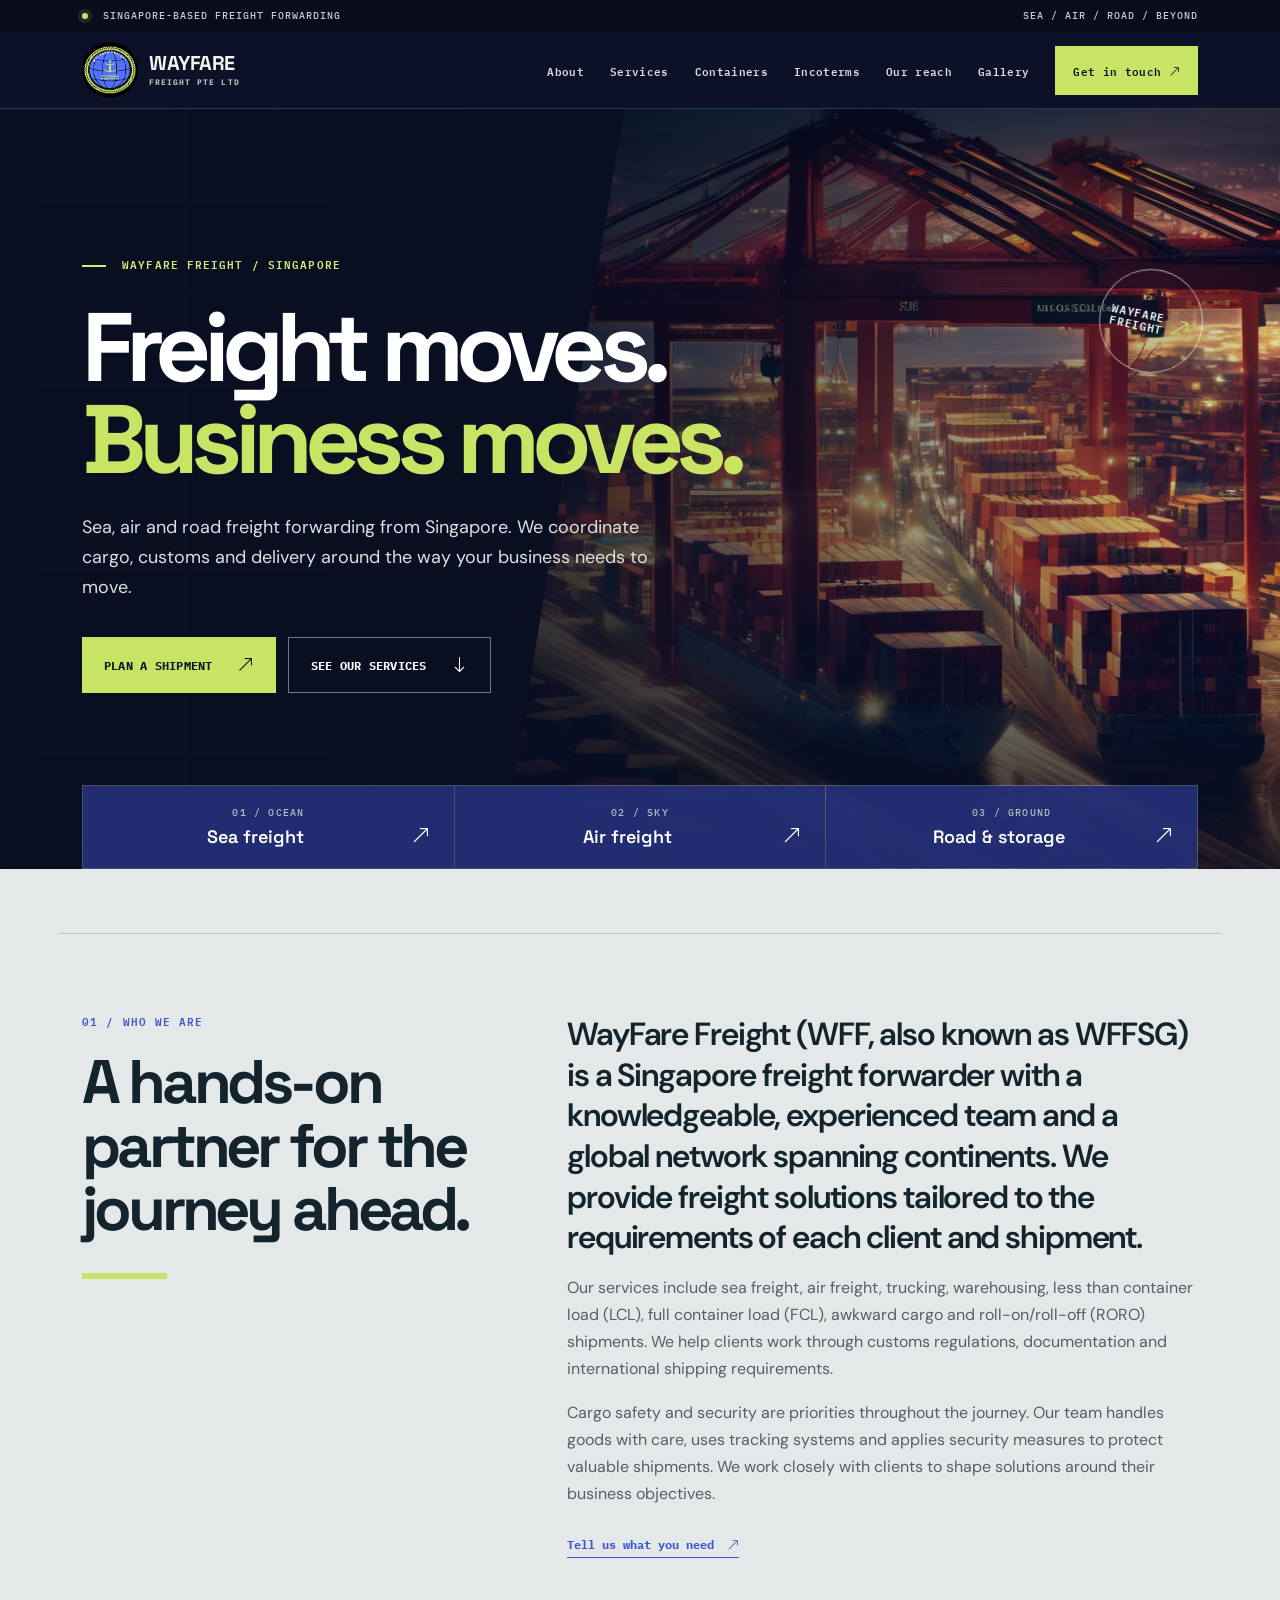
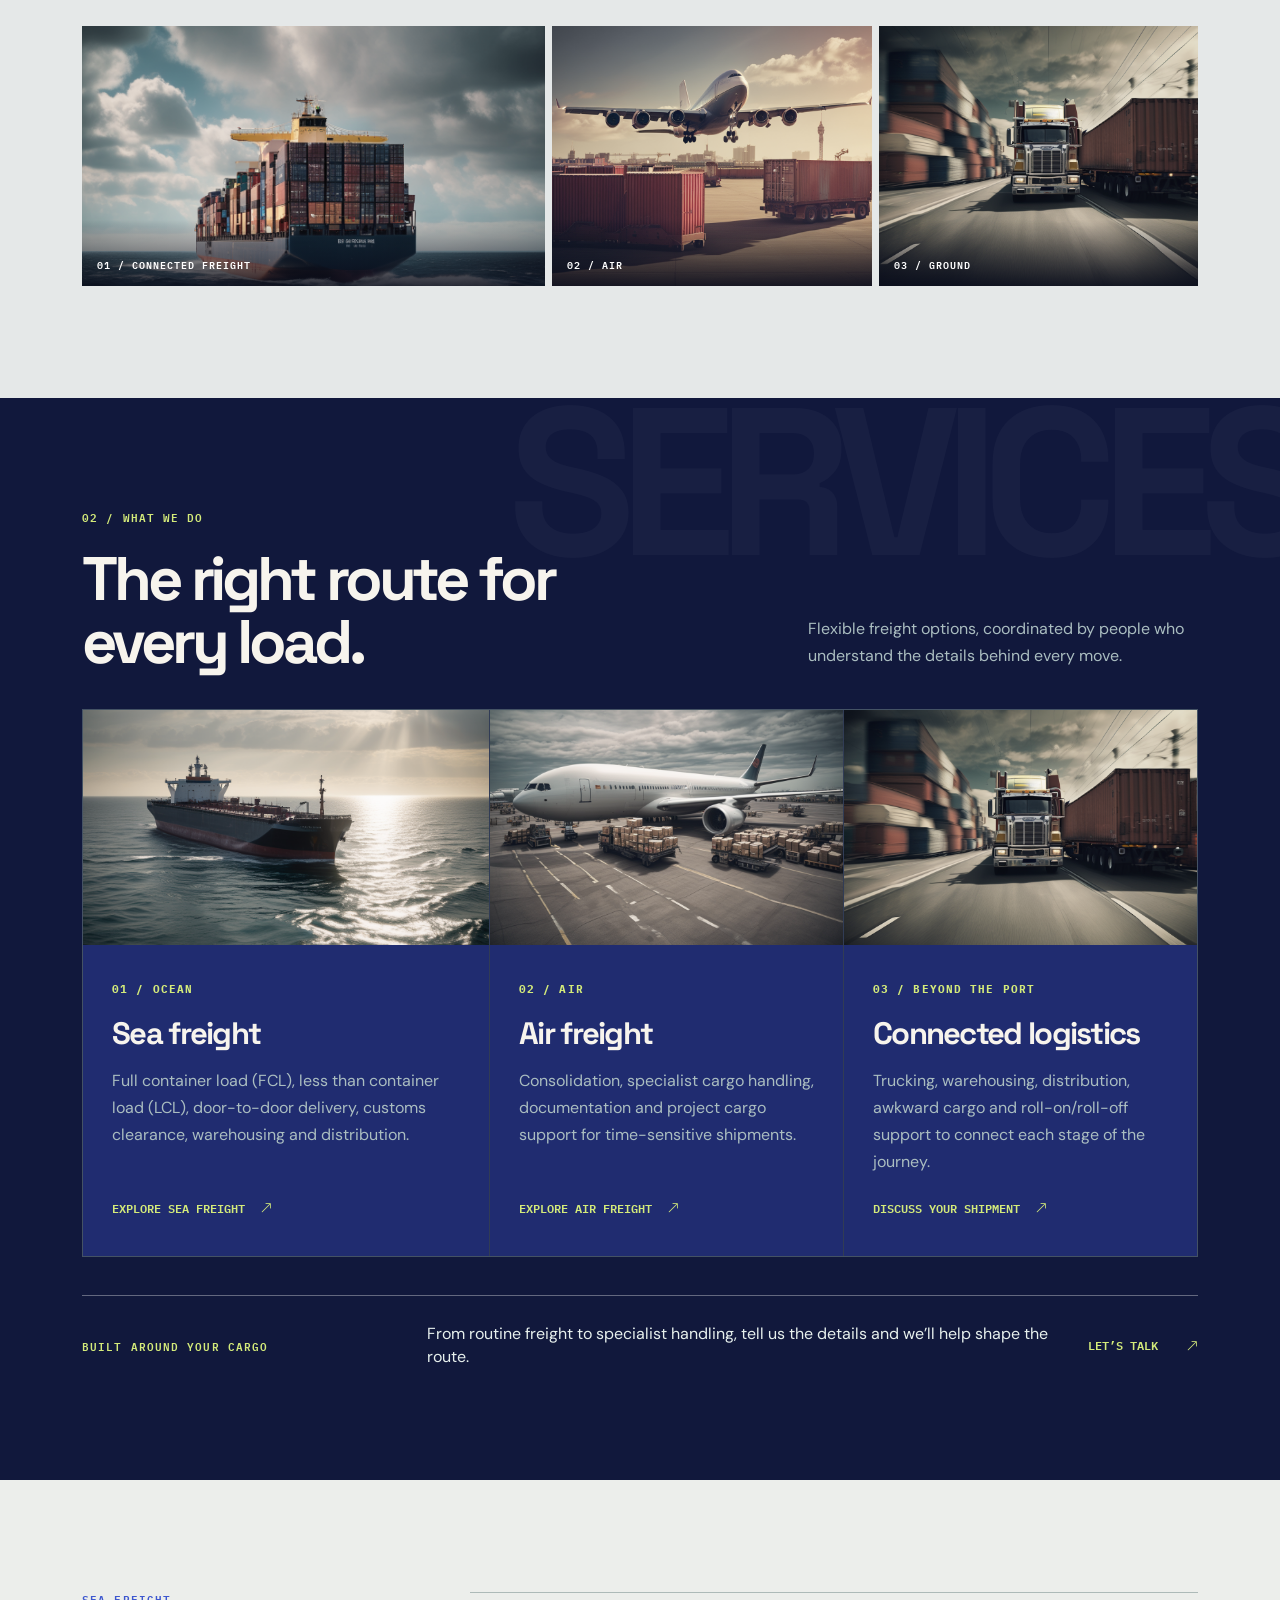
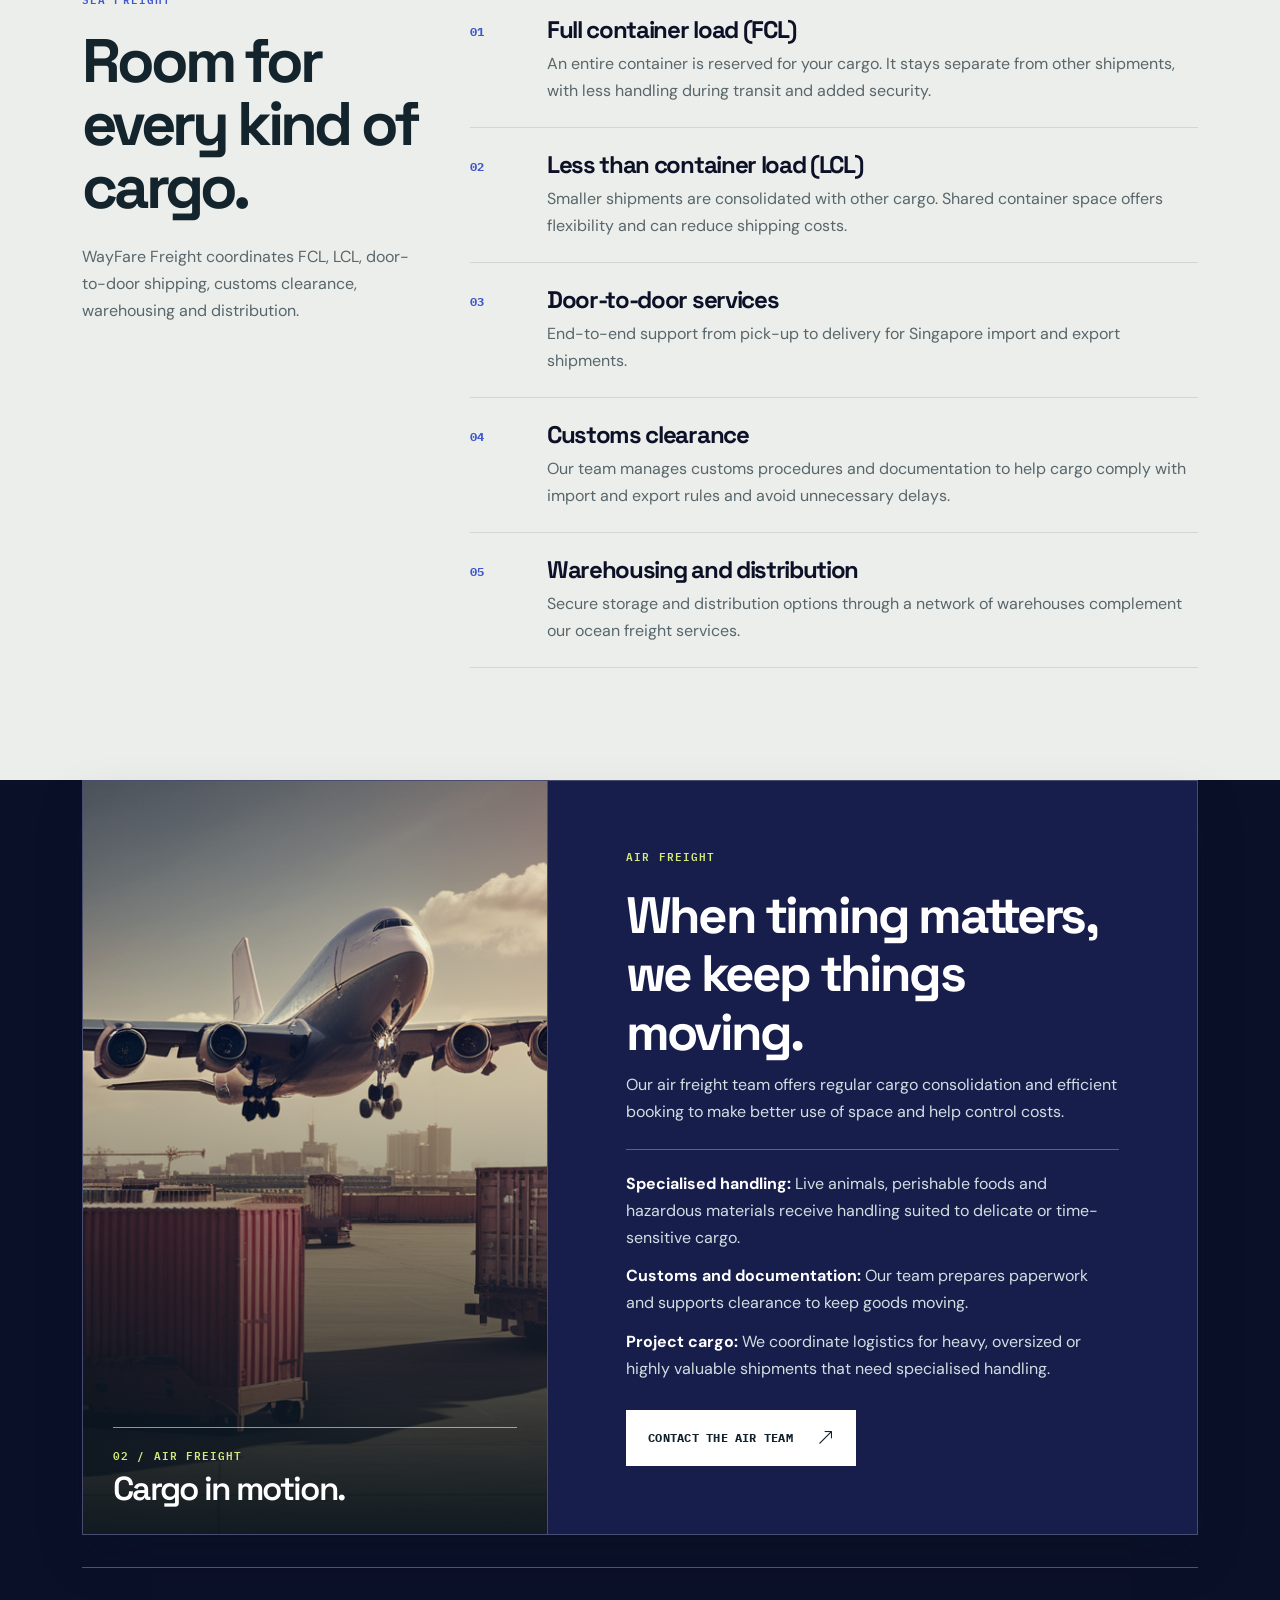
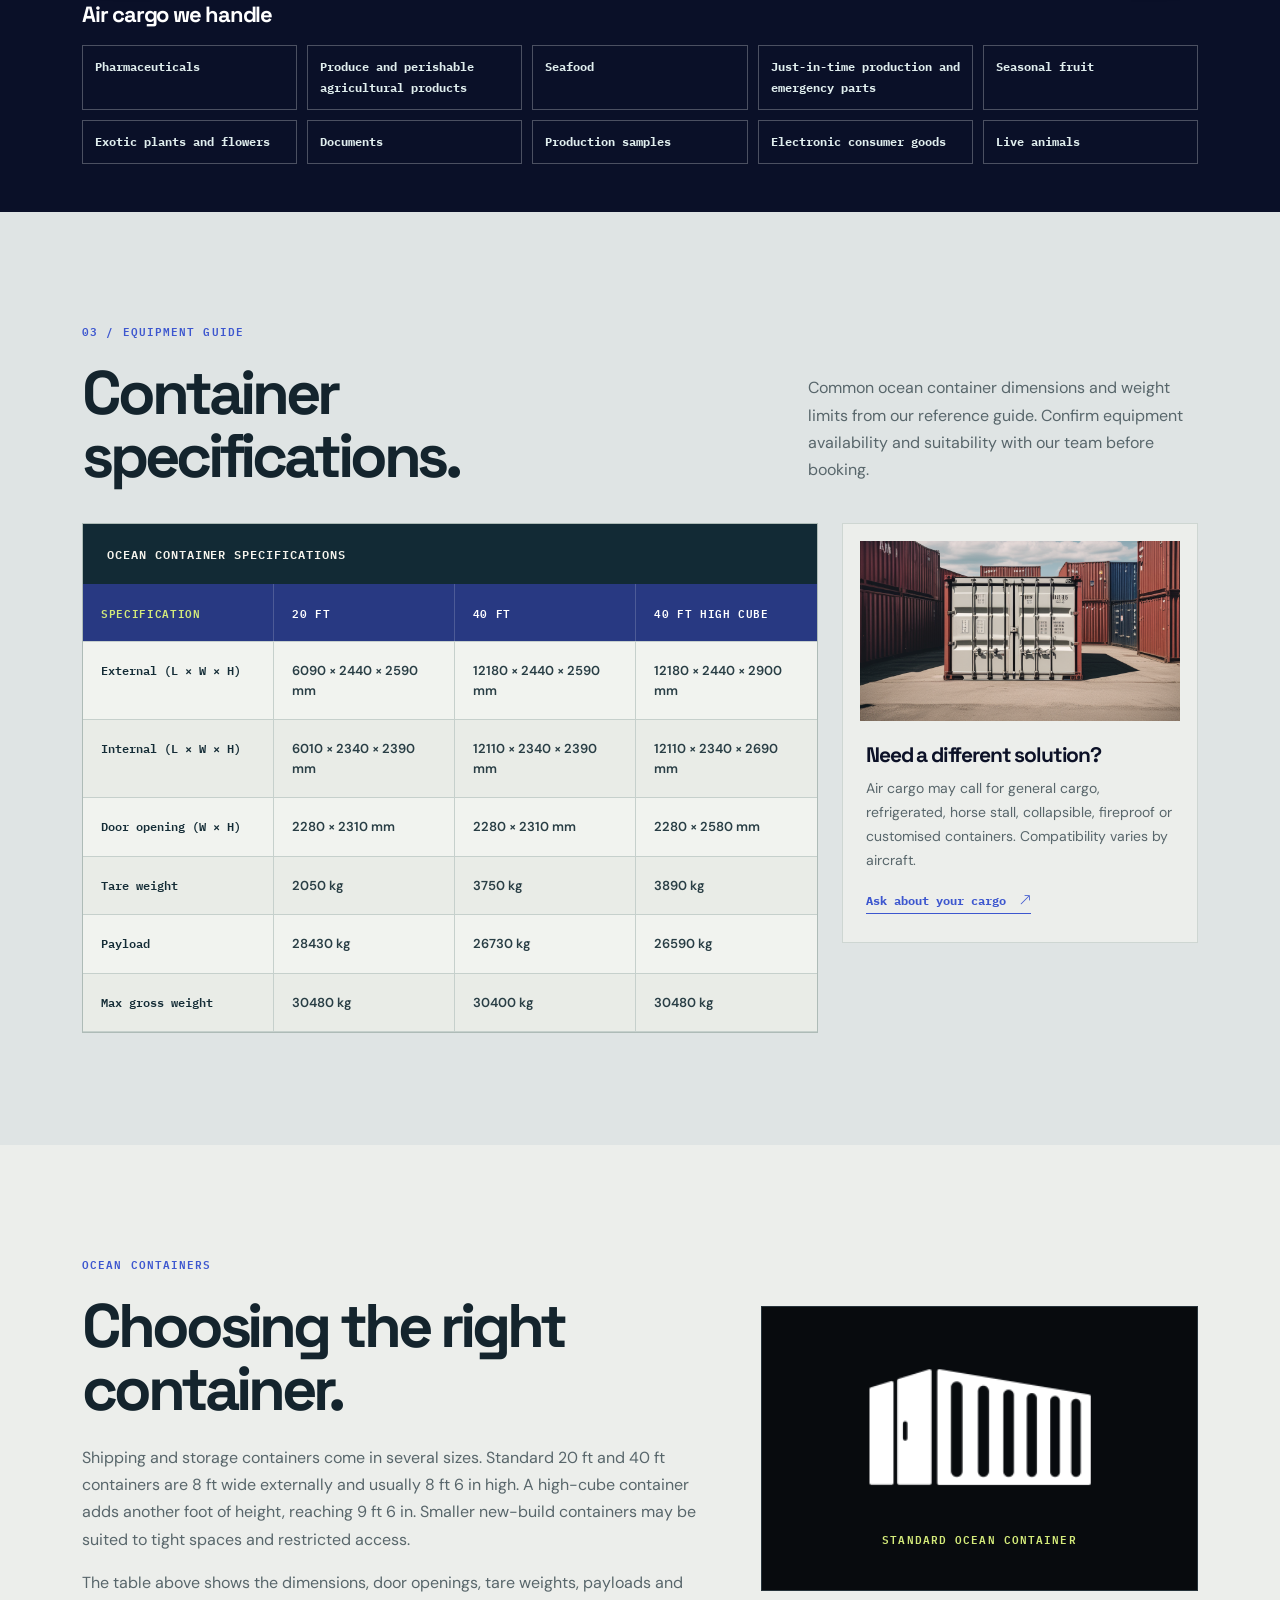
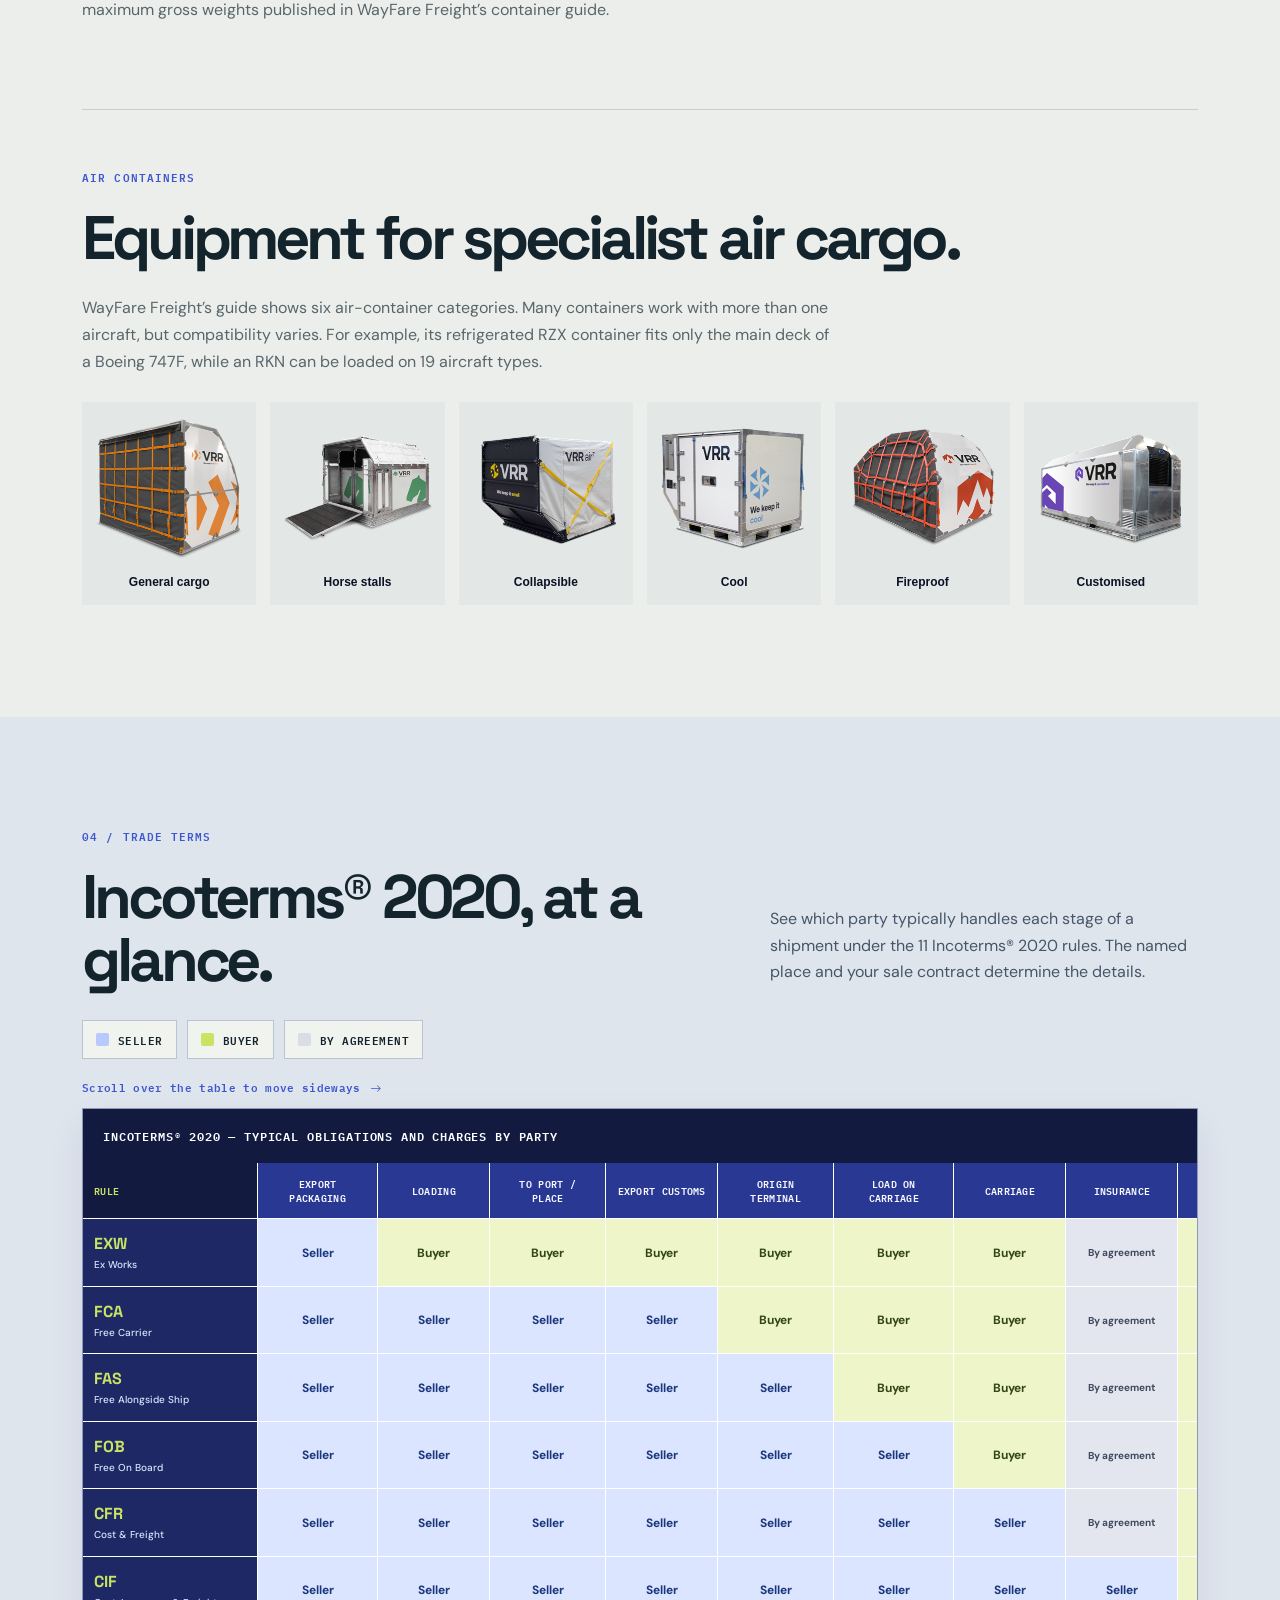
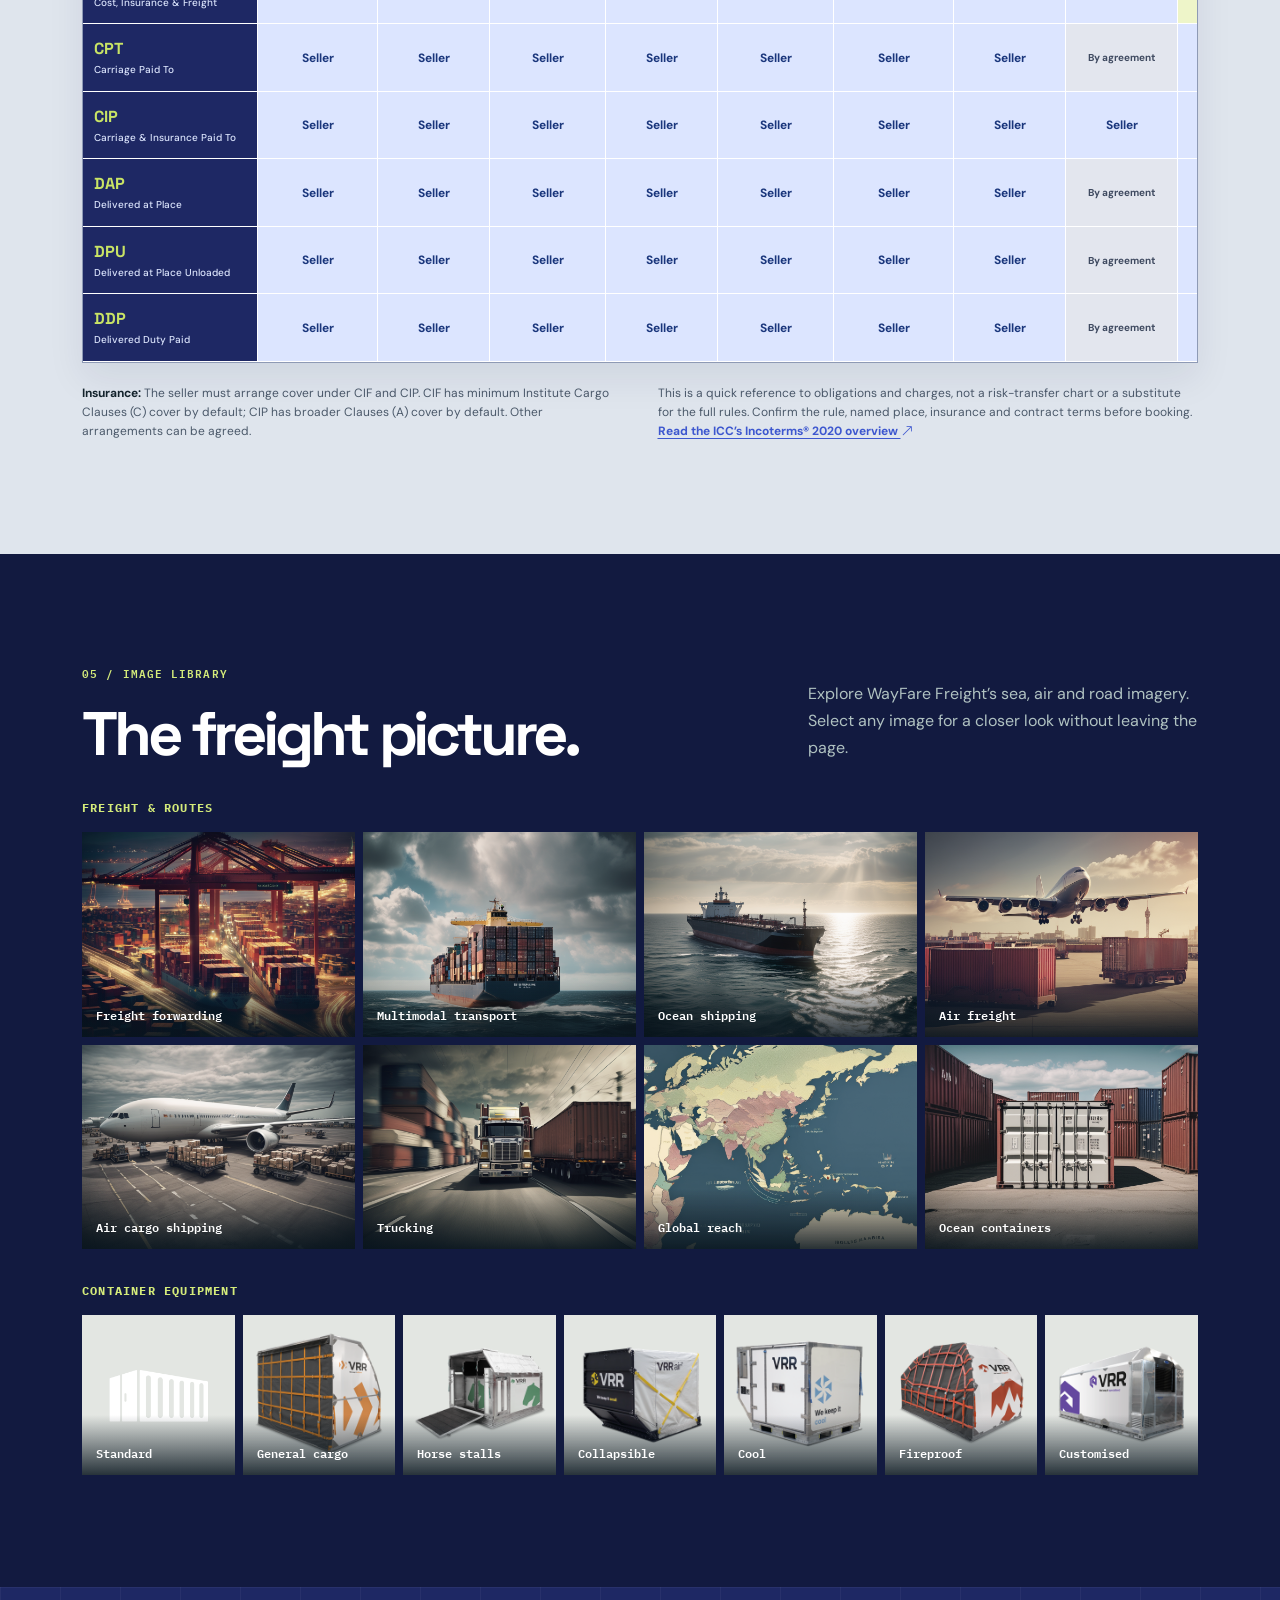
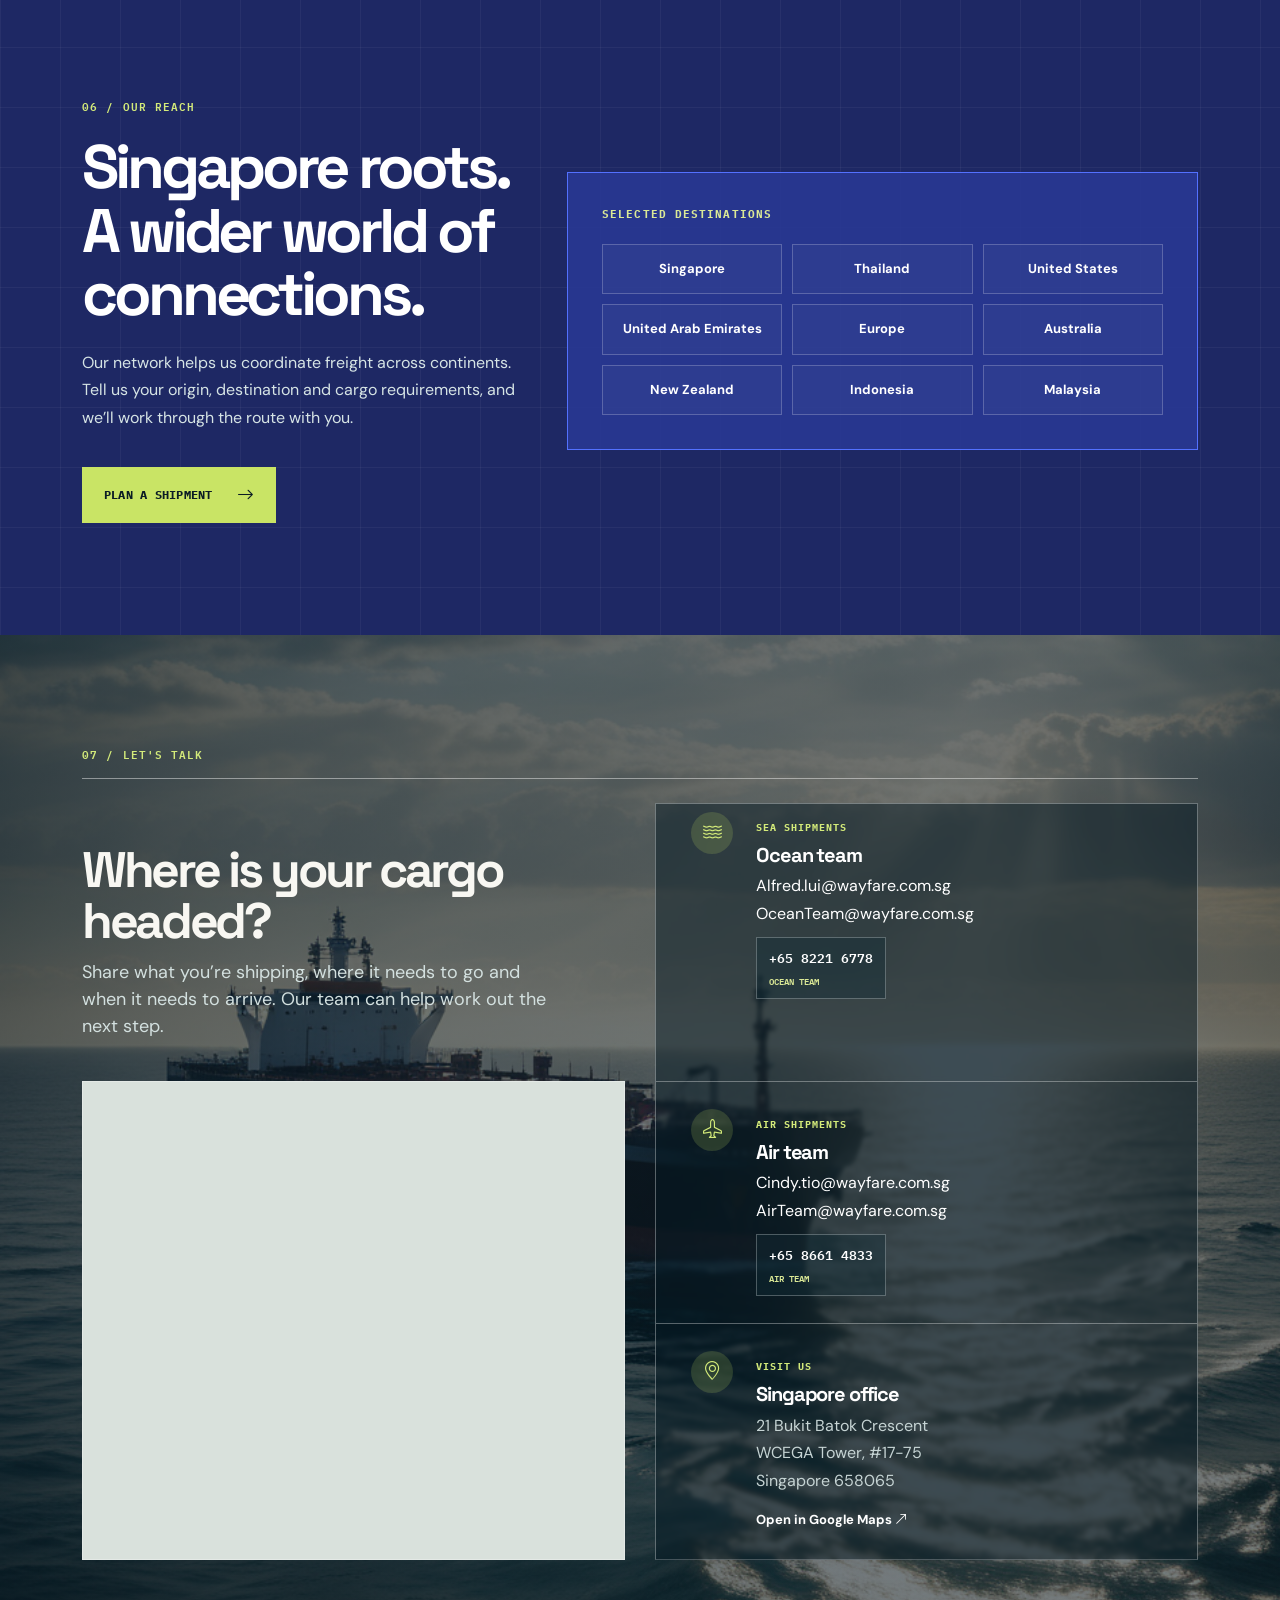
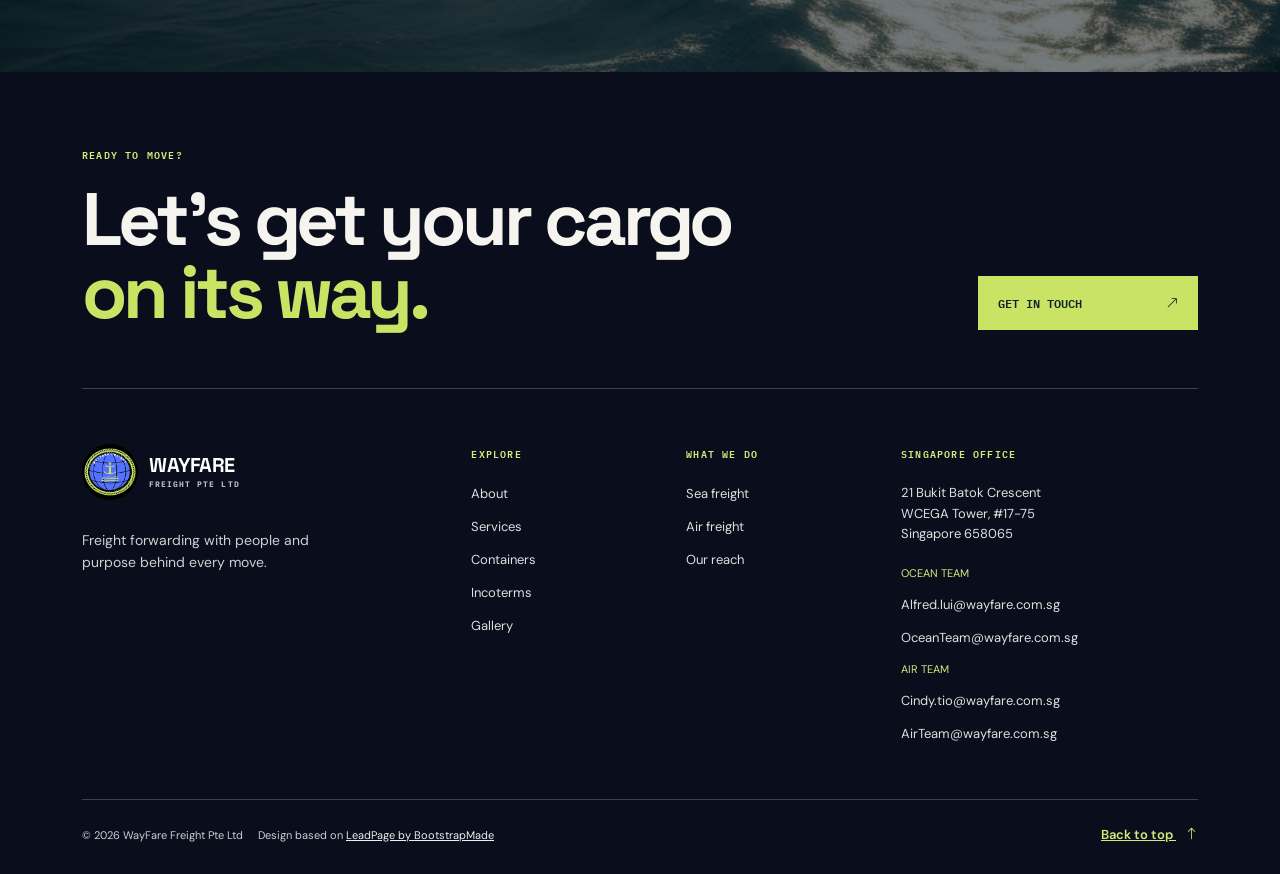
==== commit ad69928c: "g" ====
--- a/index.html
+++ b/index.html
@@ -47,13 +47,13 @@
             "@type": "ContactPoint",
             "contactType": "Ocean freight",
             "telephone": "+6582216778",
-            "email": "Alfred.lui@wayfare.com.sg"
+            "email": ["Alfred.lui@wayfare.com.sg", "OceanTeam@wayfare.com.sg"]
           },
           {
             "@type": "ContactPoint",
             "contactType": "Air freight",
             "telephone": "+6586614833",
-            "email": "Cindy.tio@wayfare.com.sg"
+            "email": ["Cindy.tio@wayfare.com.sg", "AirTeam@wayfare.com.sg"]
           }
         ]
       }
@@ -68,7 +68,7 @@
   <link href="assets/vendor/bootstrap/css/bootstrap.min.css" rel="stylesheet">
   <link href="assets/vendor/bootstrap-icons/bootstrap-icons.css" rel="stylesheet">
   <link href="assets/css/wayfare.css" rel="stylesheet">
-  <link href="assets/css/wayfare-redesign.css?v=logo-20261111-air" rel="stylesheet">
+  <link href="assets/css/wayfare-redesign.css?v=incoterms-wheel-20261111" rel="stylesheet">
 </head>
 <body>
   <a class="skip-link" href="#main">Skip to content</a>
@@ -78,7 +78,7 @@
       <a class="brand" href="#top" aria-label="WayFare Freight home"><span class="brand-mark"><img src="assets/img/wayfare/wayfare-logo.png" alt="" width="54" height="54"></span><span>WAYFARE<span class="brand-sub">FREIGHT PTE LTD</span></span></a>
       <button class="menu-toggle" type="button" aria-controls="site-nav" aria-expanded="false" aria-label="Open navigation"><i class="bi bi-list" aria-hidden="true"></i></button>
       <nav class="site-nav" id="site-nav" aria-label="Main navigation">
-        <a href="#about">About</a><a href="#services">Services</a><a href="#containers">Containers</a><a href="#network">Our reach</a><a href="#gallery">Gallery</a><a class="nav-cta" href="#contact">Get in touch <i class="bi bi-arrow-up-right" aria-hidden="true"></i></a>
+        <a href="#about">About</a><a href="#services">Services</a><a href="#containers">Containers</a><a href="#incoterms">Incoterms</a><a href="#network">Our reach</a><a href="#gallery">Gallery</a><a class="nav-cta" href="#contact">Get in touch <i class="bi bi-arrow-up-right" aria-hidden="true"></i></a>
       </nav>
     </div>
   </header>
@@ -138,7 +138,52 @@
 
     <section class="equipment-extra section-space" aria-labelledby="equipment-title"><div class="container"><div class="row g-5 align-items-center"><div class="col-lg-7"><p class="eyebrow">OCEAN CONTAINERS</p><h2 id="equipment-title" class="section-heading">Choosing the right container.</h2><p>Shipping and storage containers come in several sizes. Standard 20 ft and 40 ft containers are 8 ft wide externally and usually 8 ft 6 in high. A high-cube container adds another foot of height, reaching 9 ft 6 in. Smaller new-build containers may be suited to tight spaces and restricted access.</p><p>The table above shows the dimensions, door openings, tare weights, payloads and maximum gross weights published in WayFare Freight’s container guide.</p></div><div class="col-lg-5"><div class="standard-card"><img src="assets/img/wayfare/standard.png" alt="Standard ocean shipping container illustration" loading="lazy"><span>STANDARD OCEAN CONTAINER</span></div></div></div><div class="equipment-air"><p class="eyebrow">AIR CONTAINERS</p><h2 class="section-heading">Equipment for specialist air cargo.</h2><p>WayFare Freight’s guide shows six air-container categories. Many containers work with more than one aircraft, but compatibility varies. For example, its refrigerated RZX container fits only the main deck of a Boeing 747F, while an RKN can be loaded on 19 aircraft types.</p><div class="equipment-grid"><figure><img src="assets/img/wayfare/general-cargo.png" alt="General cargo air container" loading="lazy"><figcaption>General cargo</figcaption></figure><figure><img src="assets/img/wayfare/horse-stalls.png" alt="Air cargo horse stall" loading="lazy"><figcaption>Horse stalls</figcaption></figure><figure><img src="assets/img/wayfare/collapsible.png" alt="Collapsible air container" loading="lazy"><figcaption>Collapsible</figcaption></figure><figure><img src="assets/img/wayfare/cool.png" alt="Refrigerated air container" loading="lazy"><figcaption>Cool</figcaption></figure><figure><img src="assets/img/wayfare/fireproof.png" alt="Fireproof air container" loading="lazy"><figcaption>Fireproof</figcaption></figure><figure><img src="assets/img/wayfare/customised.png" alt="Customised air container" loading="lazy"><figcaption>Customised</figcaption></figure></div></div></div></section>
 
-    <section class="gallery-section section-space" id="gallery" aria-labelledby="gallery-title"><div class="container"><div class="section-top"><div><p class="eyebrow">04 / IMAGE LIBRARY</p><h2 id="gallery-title" class="section-heading">The freight picture.</h2></div><p>Explore WayFare Freight’s sea, air and road imagery. Select any image for a closer look without leaving the page.</p></div><h3 class="gallery-group-title">Freight &amp; routes</h3><div class="gallery-grid freight-gallery">
+    <section class="incoterms-section section-space" id="incoterms" aria-labelledby="incoterms-title">
+      <div class="container">
+        <div class="incoterms-intro">
+          <div><p class="eyebrow">04 / TRADE TERMS</p><h2 id="incoterms-title" class="section-heading">Incoterms® 2020, at a glance.</h2></div>
+          <p>See which party typically handles each stage of a shipment under the 11 Incoterms® 2020 rules. The named place and your sale contract determine the details.</p>
+        </div>
+        <div class="incoterms-key" aria-label="Table key"><span><i class="key-seller" aria-hidden="true"></i> Seller</span><span><i class="key-buyer" aria-hidden="true"></i> Buyer</span><span><i class="key-agreed" aria-hidden="true"></i> By agreement</span></div>
+        <p class="incoterms-swipe"><span class="wheel-hint">Scroll over the table to move sideways</span><span class="touch-hint">Swipe sideways to compare all shipment stages</span> <i class="bi bi-arrow-right" aria-hidden="true"></i></p>
+        <div class="incoterms-scroll" role="region" aria-label="Incoterms 2020 obligations and charges comparison, scroll horizontally to see all stages" tabindex="0">
+          <table class="incoterms-table">
+            <caption>Incoterms® 2020 — typical obligations and charges by party</caption>
+            <thead><tr><th scope="col">Rule</th>
+              <th scope="col">Export packaging</th>
+              <th scope="col">Loading</th>
+              <th scope="col">To port / place</th>
+              <th scope="col">Export customs</th>
+              <th scope="col">Origin terminal</th>
+              <th scope="col">Load on carriage</th>
+              <th scope="col">Carriage</th>
+              <th scope="col">Insurance</th>
+              <th scope="col">Destination terminal</th>
+              <th scope="col">To destination</th>
+              <th scope="col">Unloading</th>
+              <th scope="col">Import customs &amp; duty</th>
+            </tr></thead>
+            <tbody>
+              <tr><th scope="row"><strong>EXW</strong><span>Ex Works</span></th><td class="seller">Seller</td><td class="buyer">Buyer</td><td class="buyer">Buyer</td><td class="buyer">Buyer</td><td class="buyer">Buyer</td><td class="buyer">Buyer</td><td class="buyer">Buyer</td><td class="agreed">By agreement</td><td class="buyer">Buyer</td><td class="buyer">Buyer</td><td class="buyer">Buyer</td><td class="buyer">Buyer</td></tr>
+              <tr><th scope="row"><strong>FCA</strong><span>Free Carrier</span></th><td class="seller">Seller</td><td class="seller">Seller</td><td class="seller">Seller</td><td class="seller">Seller</td><td class="buyer">Buyer</td><td class="buyer">Buyer</td><td class="buyer">Buyer</td><td class="agreed">By agreement</td><td class="buyer">Buyer</td><td class="buyer">Buyer</td><td class="buyer">Buyer</td><td class="buyer">Buyer</td></tr>
+              <tr><th scope="row"><strong>FAS</strong><span>Free Alongside Ship</span></th><td class="seller">Seller</td><td class="seller">Seller</td><td class="seller">Seller</td><td class="seller">Seller</td><td class="seller">Seller</td><td class="buyer">Buyer</td><td class="buyer">Buyer</td><td class="agreed">By agreement</td><td class="buyer">Buyer</td><td class="buyer">Buyer</td><td class="buyer">Buyer</td><td class="buyer">Buyer</td></tr>
+              <tr><th scope="row"><strong>FOB</strong><span>Free On Board</span></th><td class="seller">Seller</td><td class="seller">Seller</td><td class="seller">Seller</td><td class="seller">Seller</td><td class="seller">Seller</td><td class="seller">Seller</td><td class="buyer">Buyer</td><td class="agreed">By agreement</td><td class="buyer">Buyer</td><td class="buyer">Buyer</td><td class="buyer">Buyer</td><td class="buyer">Buyer</td></tr>
+              <tr><th scope="row"><strong>CFR</strong><span>Cost &amp; Freight</span></th><td class="seller">Seller</td><td class="seller">Seller</td><td class="seller">Seller</td><td class="seller">Seller</td><td class="seller">Seller</td><td class="seller">Seller</td><td class="seller">Seller</td><td class="agreed">By agreement</td><td class="buyer">Buyer</td><td class="buyer">Buyer</td><td class="buyer">Buyer</td><td class="buyer">Buyer</td></tr>
+              <tr><th scope="row"><strong>CIF</strong><span>Cost, Insurance &amp; Freight</span></th><td class="seller">Seller</td><td class="seller">Seller</td><td class="seller">Seller</td><td class="seller">Seller</td><td class="seller">Seller</td><td class="seller">Seller</td><td class="seller">Seller</td><td class="seller">Seller</td><td class="buyer">Buyer</td><td class="buyer">Buyer</td><td class="buyer">Buyer</td><td class="buyer">Buyer</td></tr>
+              <tr><th scope="row"><strong>CPT</strong><span>Carriage Paid To</span></th><td class="seller">Seller</td><td class="seller">Seller</td><td class="seller">Seller</td><td class="seller">Seller</td><td class="seller">Seller</td><td class="seller">Seller</td><td class="seller">Seller</td><td class="agreed">By agreement</td><td class="seller">Seller</td><td class="buyer">Buyer</td><td class="buyer">Buyer</td><td class="buyer">Buyer</td></tr>
+              <tr><th scope="row"><strong>CIP</strong><span>Carriage &amp; Insurance Paid To</span></th><td class="seller">Seller</td><td class="seller">Seller</td><td class="seller">Seller</td><td class="seller">Seller</td><td class="seller">Seller</td><td class="seller">Seller</td><td class="seller">Seller</td><td class="seller">Seller</td><td class="seller">Seller</td><td class="buyer">Buyer</td><td class="buyer">Buyer</td><td class="buyer">Buyer</td></tr>
+              <tr><th scope="row"><strong>DAP</strong><span>Delivered at Place</span></th><td class="seller">Seller</td><td class="seller">Seller</td><td class="seller">Seller</td><td class="seller">Seller</td><td class="seller">Seller</td><td class="seller">Seller</td><td class="seller">Seller</td><td class="agreed">By agreement</td><td class="seller">Seller</td><td class="seller">Seller</td><td class="buyer">Buyer</td><td class="buyer">Buyer</td></tr>
+              <tr><th scope="row"><strong>DPU</strong><span>Delivered at Place Unloaded</span></th><td class="seller">Seller</td><td class="seller">Seller</td><td class="seller">Seller</td><td class="seller">Seller</td><td class="seller">Seller</td><td class="seller">Seller</td><td class="seller">Seller</td><td class="agreed">By agreement</td><td class="seller">Seller</td><td class="seller">Seller</td><td class="seller">Seller</td><td class="buyer">Buyer</td></tr>
+              <tr><th scope="row"><strong>DDP</strong><span>Delivered Duty Paid</span></th><td class="seller">Seller</td><td class="seller">Seller</td><td class="seller">Seller</td><td class="seller">Seller</td><td class="seller">Seller</td><td class="seller">Seller</td><td class="seller">Seller</td><td class="agreed">By agreement</td><td class="seller">Seller</td><td class="seller">Seller</td><td class="buyer">Buyer</td><td class="seller">Seller</td></tr>
+            </tbody>
+          </table>
+        </div>
+        <div class="incoterms-notes"><p><strong>Insurance:</strong> The seller must arrange cover under CIF and CIP. CIF has minimum Institute Cargo Clauses (C) cover by default; CIP has broader Clauses (A) cover by default. Other arrangements can be agreed.</p><p>This is a quick reference to obligations and charges, not a risk-transfer chart or a substitute for the full rules. Confirm the rule, named place, insurance and contract terms before booking. <a href="https://iccwbo.org/business-solutions/incoterms-rules/incoterms-2020/" target="_blank" rel="noopener noreferrer">Read the ICC’s Incoterms® 2020 overview <i class="bi bi-arrow-up-right" aria-hidden="true"></i></a></p></div>
+      </div>
+    </section>
+
+
+    <section class="gallery-section section-space" id="gallery" aria-labelledby="gallery-title"><div class="container"><div class="section-top"><div><p class="eyebrow">05 / IMAGE LIBRARY</p><h2 id="gallery-title" class="section-heading">The freight picture.</h2></div><p>Explore WayFare Freight’s sea, air and road imagery. Select any image for a closer look without leaving the page.</p></div><h3 class="gallery-group-title">Freight &amp; routes</h3><div class="gallery-grid freight-gallery">
 <a href="assets/img/wayfare/hero-freight.png" target="_blank" rel="noopener" class="gallery-item"><img src="assets/img/wayfare/hero-freight.png" alt="Composite illustration of ship, aircraft, truck and containers" loading="lazy"><span>Freight forwarding</span></a>
 <a href="assets/img/wayfare/ocean-freight-air-freight-trucking.png" target="_blank" rel="noopener" class="gallery-item"><img src="assets/img/wayfare/ocean-freight-air-freight-trucking.png" alt="Ocean, air and trucking transport" loading="lazy"><span>Multimodal transport</span></a>
 <a href="assets/img/wayfare/ocean-shipping.png" target="_blank" rel="noopener" class="gallery-item"><img src="assets/img/wayfare/ocean-shipping.png" alt="Cargo vessel at sea" loading="lazy"><span>Ocean shipping</span></a>
@@ -157,25 +202,25 @@
 <a href="assets/img/wayfare/customised.png" target="_blank" rel="noopener" class="gallery-item"><img src="assets/img/wayfare/customised.png" alt="Customised air container" loading="lazy"><span>Customised</span></a>
 </div></div></section>
 
-    <section class="network section-space" id="network" aria-labelledby="network-title"><div class="container"><div class="row g-5 align-items-center"><div class="col-lg-5"><p class="eyebrow light">05 / OUR REACH</p><h2 id="network-title" class="section-heading">Singapore roots. A wider world of connections.</h2><p>Our network helps us coordinate freight across continents. Tell us your origin, destination and cargo requirements, and we’ll work through the route with you.</p><a class="button button-primary" href="#contact">Plan a shipment <i class="bi bi-arrow-right" aria-hidden="true"></i></a></div><div class="col-lg-7"><div class="network-panel"><span class="panel-label">SELECTED DESTINATIONS</span><div class="region-grid"><span>Singapore</span><span>Thailand</span><span>United States</span><span>United Arab Emirates</span><span>Europe</span><span>Australia</span><span>New Zealand</span><span>Indonesia</span><span>Malaysia</span></div></div></div></div></div></section>
+    <section class="network section-space" id="network" aria-labelledby="network-title"><div class="container"><div class="row g-5 align-items-center"><div class="col-lg-5"><p class="eyebrow light">06 / OUR REACH</p><h2 id="network-title" class="section-heading">Singapore roots. A wider world of connections.</h2><p>Our network helps us coordinate freight across continents. Tell us your origin, destination and cargo requirements, and we’ll work through the route with you.</p><a class="button button-primary" href="#contact">Plan a shipment <i class="bi bi-arrow-right" aria-hidden="true"></i></a></div><div class="col-lg-7"><div class="network-panel"><span class="panel-label">SELECTED DESTINATIONS</span><div class="region-grid"><span>Singapore</span><span>Thailand</span><span>United States</span><span>United Arab Emirates</span><span>Europe</span><span>Australia</span><span>New Zealand</span><span>Indonesia</span><span>Malaysia</span></div></div></div></div></div></section>
 
     <section class="contact section-space" id="contact" aria-labelledby="contact-title">
   <div class="container">
-    <p class="eyebrow contact-section-label">06 / LET'S TALK</p>
+    <p class="eyebrow contact-section-label">07 / LET'S TALK</p>
     <div class="contact-matrix">
       <div class="contact-heading">
 <h2 class="section-heading" id="contact-title">Where is your cargo headed?</h2>
 <p class="contact-intro">Share what you’re shipping, where it needs to go and when it needs to arrive. Our team can help work out the next step.</p>
 </div>
       <div class="contact-map"><div class="map-loading" role="status"><i class="bi bi-geo-alt-fill" aria-hidden="true"></i><span>Loading location map</span><a href="https://www.google.com/maps/search/?api=1&amp;query=1.336966%2C103.759665" target="_blank" rel="noopener noreferrer">Open in Google Maps <i class="bi bi-arrow-up-right" aria-hidden="true"></i></a></div><iframe allowfullscreen="" height="420" loading="lazy" referrerpolicy="no-referrer-when-downgrade" src="https://www.google.com/maps?q=1.336966%2C103.759665&amp;z=17&amp;output=embed" title="Google Map showing WayFare Freight at 21 Bukit Batok Crescent, Singapore" width="100%"></iframe></div>
-      <div class="contact-row contact-ocean"><span class="contact-icon"><i aria-hidden="true" class="bi bi-water"></i></span><div><span class="contact-label">SEA SHIPMENTS</span><h3>Ocean team</h3><a href="mailto:Alfred.lui@wayfare.com.sg">Alfred.lui@wayfare.com.sg</a><div class="phone-links"><a href="tel:+6582216778">+65 8221 6778 <small>ocean team</small></a></div></div></div><div class="contact-row contact-air"><span class="contact-icon"><i aria-hidden="true" class="bi bi-airplane"></i></span><div><span class="contact-label">AIR SHIPMENTS</span><h3>Air team</h3><a href="mailto:Cindy.tio@wayfare.com.sg">Cindy.tio@wayfare.com.sg</a><div class="phone-links"><a href="tel:+6586614833">+65 8661 4833 <small>air team</small></a></div></div></div><div class="contact-row contact-office"><span class="contact-icon"><i aria-hidden="true" class="bi bi-geo-alt"></i></span><div><span class="contact-label">VISIT US</span><h3>Singapore office</h3><address>21 Bukit Batok Crescent<br/>WCEGA Tower, #17-75<br/>Singapore 658065</address><a class="map-link" href="https://www.google.com/maps/search/?api=1&amp;query=1.336966%2C103.759665" rel="noopener noreferrer" target="_blank">Open in Google Maps <i aria-hidden="true" class="bi bi-arrow-up-right"></i></a></div></div>
+      <div class="contact-row contact-ocean"><span class="contact-icon"><i aria-hidden="true" class="bi bi-water"></i></span><div><span class="contact-label">SEA SHIPMENTS</span><h3>Ocean team</h3><div class="team-emails"><a href="mailto:Alfred.lui@wayfare.com.sg">Alfred.lui@wayfare.com.sg</a><a href="mailto:OceanTeam@wayfare.com.sg">OceanTeam@wayfare.com.sg</a></div><div class="phone-links"><a href="tel:+6582216778">+65 8221 6778 <small>ocean team</small></a></div></div></div><div class="contact-row contact-air"><span class="contact-icon"><i aria-hidden="true" class="bi bi-airplane"></i></span><div><span class="contact-label">AIR SHIPMENTS</span><h3>Air team</h3><div class="team-emails"><a href="mailto:Cindy.tio@wayfare.com.sg">Cindy.tio@wayfare.com.sg</a><a href="mailto:AirTeam@wayfare.com.sg">AirTeam@wayfare.com.sg</a></div><div class="phone-links"><a href="tel:+6586614833">+65 8661 4833 <small>air team</small></a></div></div></div><div class="contact-row contact-office"><span class="contact-icon"><i aria-hidden="true" class="bi bi-geo-alt"></i></span><div><span class="contact-label">VISIT US</span><h3>Singapore office</h3><address>21 Bukit Batok Crescent<br/>WCEGA Tower, #17-75<br/>Singapore 658065</address><a class="map-link" href="https://www.google.com/maps/search/?api=1&amp;query=1.336966%2C103.759665" rel="noopener noreferrer" target="_blank">Open in Google Maps <i aria-hidden="true" class="bi bi-arrow-up-right"></i></a></div></div>
     </div>
   </div>
 </section>
   </main>
 
-  <footer class="site-footer"><div class="container"><div class="footer-lead"><div><span class="footer-kicker">READY TO MOVE?</span><h2>Let’s get your cargo<br><em>on its way.</em></h2></div><a href="#contact" class="footer-contact-link">Get in touch <i class="bi bi-arrow-up-right" aria-hidden="true"></i></a></div><div class="footer-grid"><div class="footer-brand-block"><a class="brand" href="#top"><span class="brand-mark"><img src="assets/img/wayfare/wayfare-logo.png" alt="" width="54" height="54"></span><span>WAYFARE<span class="brand-sub">FREIGHT PTE LTD</span></span></a><p>Freight forwarding with people and purpose behind every move.</p></div><nav aria-label="Footer navigation"><span class="footer-label">EXPLORE</span><a href="#about">About</a><a href="#services">Services</a><a href="#containers">Containers</a><a href="#gallery">Gallery</a></nav><nav aria-label="Freight services"><span class="footer-label">WHAT WE DO</span><a href="#sea-details">Sea freight</a><a href="#air-details">Air freight</a><a href="#network">Our reach</a></nav><div class="footer-contact"><span class="footer-label">SINGAPORE OFFICE</span><address>21 Bukit Batok Crescent<br>WCEGA Tower, #17-75<br>Singapore 658065</address><a href="mailto:Alfred.lui@wayfare.com.sg">Alfred.lui@wayfare.com.sg</a><a href="mailto:Cindy.tio@wayfare.com.sg">Cindy.tio@wayfare.com.sg</a></div></div><div class="footer-bottom"><span>© <span id="year">2026</span> WayFare Freight Pte Ltd</span><span>Design based on <a href="https://bootstrapmade.com/leadpage-bootstrap-landing-page-template/" target="_blank" rel="noopener noreferrer">LeadPage by BootstrapMade</a></span><a href="#top" class="back-top">Back to top <i class="bi bi-arrow-up" aria-hidden="true"></i></a></div></div></footer>
+  <footer class="site-footer"><div class="container"><div class="footer-lead"><div><span class="footer-kicker">READY TO MOVE?</span><h2>Let’s get your cargo<br><em>on its way.</em></h2></div><a href="#contact" class="footer-contact-link">Get in touch <i class="bi bi-arrow-up-right" aria-hidden="true"></i></a></div><div class="footer-grid"><div class="footer-brand-block"><a class="brand" href="#top"><span class="brand-mark"><img src="assets/img/wayfare/wayfare-logo.png" alt="" width="54" height="54"></span><span>WAYFARE<span class="brand-sub">FREIGHT PTE LTD</span></span></a><p>Freight forwarding with people and purpose behind every move.</p></div><nav aria-label="Footer navigation"><span class="footer-label">EXPLORE</span><a href="#about">About</a><a href="#services">Services</a><a href="#containers">Containers</a><a href="#incoterms">Incoterms</a><a href="#gallery">Gallery</a></nav><nav aria-label="Freight services"><span class="footer-label">WHAT WE DO</span><a href="#sea-details">Sea freight</a><a href="#air-details">Air freight</a><a href="#network">Our reach</a></nav><div class="footer-contact"><span class="footer-label">SINGAPORE OFFICE</span><address>21 Bukit Batok Crescent<br>WCEGA Tower, #17-75<br>Singapore 658065</address><small>OCEAN TEAM</small><a href="mailto:Alfred.lui@wayfare.com.sg">Alfred.lui@wayfare.com.sg</a><a href="mailto:OceanTeam@wayfare.com.sg">OceanTeam@wayfare.com.sg</a><small>AIR TEAM</small><a href="mailto:Cindy.tio@wayfare.com.sg">Cindy.tio@wayfare.com.sg</a><a href="mailto:AirTeam@wayfare.com.sg">AirTeam@wayfare.com.sg</a></div></div><div class="footer-bottom"><span>© <span id="year">2026</span> WayFare Freight Pte Ltd</span><span>Design based on <a href="https://bootstrapmade.com/leadpage-bootstrap-landing-page-template/" target="_blank" rel="noopener noreferrer">LeadPage by BootstrapMade</a></span><a href="#top" class="back-top">Back to top <i class="bi bi-arrow-up" aria-hidden="true"></i></a></div></div></footer>
   <dialog class="gallery-lightbox" aria-label="Gallery image viewer"><button class="lightbox-close" type="button" aria-label="Close image"><i class="bi bi-x-lg" aria-hidden="true"></i></button><img alt=""><p class="lightbox-caption"></p></dialog>
-  <script src="assets/js/wayfare.js?v=7b6ac8bf"></script>
+  <script src="assets/js/wayfare.js?v=incoterms-wheel-20261111"></script>
 </body>
 </html>
--- a/assets/css/wayfare-redesign.css
+++ b/assets/css/wayfare-redesign.css
@@ -1,15 +1,15 @@
 /* WayFare's editorial freight direction, layered over the original template foundation. */
-:root{--navy:#0c1127;--deep:#090d1c;--ink:#14242d;--muted:#58666b;--teal:#4058bc;--mint:#eef4d7;--paper:#f0eee7;--line:#d1d8d6;--signal:#d8f263}
+:root{--navy:#0c1127;--brand-blue:#5371ff;--deep:#090d1c;--ink:#14242d;--muted:#58666b;--teal:#3d57cf;--mint:#eef4d7;--paper:#e5e8e8;--line:#c6cfce;--signal:#c9e465}
 html{scroll-padding-top:94px}
-body{font-family:"DM Sans",sans-serif;background:#f0eee7;color:var(--ink)}
+body{font-family:"DM Sans",sans-serif;background:#e5e8e8;color:var(--ink)}
 h1,h2,h3,h4{font-family:"Space Grotesk",sans-serif;letter-spacing:-.055em}
 .eyebrow,.service-number,.contact-label,.panel-label,.gallery-group-title{font-family:"IBM Plex Mono",monospace!important;letter-spacing:.1em}
-.eyebrow{color:#4058bc;font-size:11px;font-weight:600}
-.eyebrow.light{color:#def47b}
-.eyebrow-line{background:#def47b}
+.eyebrow{color:#3d57cf;font-size:11px;font-weight:600}
+.eyebrow.light{color:#d4eb7a}
+.eyebrow-line{background:#d4eb7a}
 .topline{height:32px;background:#080c1c;color:#bfd0d0;font:500 10px/32px "IBM Plex Mono",monospace;letter-spacing:.1em}
 .topline .container{display:flex;justify-content:space-between;gap:12px}
-.pulse-dot{display:inline-block;width:6px;height:6px;background:var(--signal);border-radius:50%;margin-right:8px;box-shadow:0 0 0 4px #d8f26322}
+.pulse-dot{display:inline-block;width:6px;height:6px;background:var(--signal);border-radius:50%;margin-right:8px;box-shadow:0 0 0 4px #c9e46522}
 .site-header{background:#0c1127;border-bottom:1px solid #ffffff25;box-shadow:none}
 .header-inner{min-height:76px}
 .brand,.brand:hover{color:#f4f4ed;font-size:20px;letter-spacing:-.025em;font-family:"Space Grotesk",sans-serif}
@@ -17,9 +17,9 @@
 .brand-mark img{position:absolute;top:50%;left:50%;display:block;width:82px;max-width:none;height:auto;transform:translate(-50%,-50%)}
 .brand-sub{font-family:"IBM Plex Mono",monospace;font-size:8px;color:#b4c6c7;letter-spacing:.13em}
 .site-nav{gap:26px;font:600 11px "IBM Plex Mono",monospace;letter-spacing:.03em}
-.site-nav>a{color:#d5dfdf}.site-nav>a:hover,.site-nav>a.active{color:#def47b}
-.site-nav .nav-cta{border:1px solid var(--signal);color:#0c1127;background:#d8f263;border-radius:0;padding:14px 17px}
-.site-nav .nav-cta:hover{background:#e8fa91;border-color:#e8fa91;color:#111d23}
+.site-nav>a{color:#d5dfdf}.site-nav>a:hover,.site-nav>a.active{color:#d4eb7a}
+.site-nav .nav-cta{border:1px solid var(--signal);color:#0c1127;background:#c9e465;border-radius:0;padding:14px 17px}
+.site-nav .nav-cta:hover{background:#e1f0a2;border-color:#e1f0a2;color:#111d23}
 .menu-toggle{color:white}
 .hero{min-height:760px;background:#090e21}
 .hero-image{left:auto;width:61%;background-position:center center;filter:saturate(.9) contrast(1.08);clip-path:polygon(16% 0,100% 0,100% 100%,0 100%)}
@@ -30,52 +30,52 @@
 .hero-copy{max-width:840px}
 .hero .eyebrow{margin-bottom:31px}
 .hero h1{font-size:clamp(58px,7.6vw,110px);line-height:.94;letter-spacing:-.08em;margin:0 0 28px}
-.hero h1 span{color:#d8f263}
+.hero h1 span{color:#c9e465}
 .hero-lead{max-width:580px;font-size:18px;line-height:1.65;color:#d8e2df}
 .hero-actions{margin-top:35px}
 .button{border-radius:0;font-family:"IBM Plex Mono",monospace;font-size:12px;text-transform:uppercase;letter-spacing:.02em;gap:24px;min-height:56px;padding:15px 22px}
 .button-primary{background:var(--signal);color:#0b1c25}
-.button-primary:hover{background:#e8fa91;color:#0b1c25}
+.button-primary:hover{background:#e1f0a2;color:#0b1c25}
 .button-outline{border-color:#d8e2df80;color:#fff}
 .hero-stamp{position:absolute;right:6%;top:21%;z-index:2;width:104px;height:104px;border:1px solid #ffffffa0;border-radius:50%;display:flex;align-items:center;justify-content:center;gap:7px;color:white;transform:rotate(12deg);font:600 11px/1.1 "IBM Plex Mono",monospace;letter-spacing:.06em}
-.hero-stamp i{font-size:20px;color:#d8f263}
+.hero-stamp i{font-size:20px;color:#c9e465}
 .hero-bottom{border:0;display:grid;grid-template-columns:repeat(3,1fr);gap:1px;background:#ffffff45;padding:1px;margin-top:74px;color:#fff;letter-spacing:0}
-.hero-bottom a{width:auto;height:auto;border:0;border-radius:0;display:grid;grid-template-columns:1fr auto;grid-template-rows:auto auto;align-items:center;gap:6px;background:#1a2d60ed;padding:20px 24px;color:#fff;font-size:15px}
-.hero-bottom a:hover{background:#d8f263;color:#0b1c25}
+.hero-bottom a{width:auto;height:auto;border:0;border-radius:0;display:grid;grid-template-columns:1fr auto;grid-template-rows:auto auto;align-items:center;gap:6px;background:#202b73ed;padding:20px 24px;color:#fff;font-size:15px}
+.hero-bottom a:hover{background:#c9e465;color:#0b1c25}
 .hero-bottom small{grid-column:1/-1;font:500 10px "IBM Plex Mono",monospace;letter-spacing:.12em;color:#a6c2c6}
 .hero-bottom a:hover small{color:#12252a}
 .hero-bottom strong{font:600 18px "Space Grotesk",sans-serif}
 .hero-bottom i{font-size:19px}
 .section-space{padding:112px 0}
 .section-heading{font-size:clamp(38px,4.8vw,67px);line-height:1.03;letter-spacing:-.067em;color:var(--ink)}
-.intro{background:#f0eee7}
+.intro{background:#e5e8e8}
 .intro .intro-lead{font-size:22px;font-weight:600}
 .intro p:not(.eyebrow){color:#50616a}
 .section-rule{background:var(--signal);height:6px;width:85px}
 .about-gallery{gap:6px;margin-top:75px}
 .about-gallery img{height:260px;filter:saturate(.78)}
-.text-link{font-family:"IBM Plex Mono",monospace;font-size:12px;color:#4058bc;border-color:#4058bc}
-.services{background:#0d1530;position:relative;overflow:hidden}
+.text-link{font-family:"IBM Plex Mono",monospace;font-size:12px;color:#3d57cf;border-color:#3d57cf}
+.services{background:#11183c;position:relative;overflow:hidden}
 .services:before{content:"SERVICES";position:absolute;right:-30px;top:0;color:#ffffff08;font:700 210px/.8 "Space Grotesk",sans-serif;letter-spacing:-.08em;pointer-events:none}
-.services .eyebrow{color:#def47b}
+.services .eyebrow{color:#d4eb7a}
 .services .section-heading{color:#f7f4ed}
 .services .section-top>p{color:#aabdc0}
 .service-grid{gap:1px;background:#61737a66;border:1px solid #61737a66}
-.service-card{background:#182a5b;box-shadow:none;position:relative}
+.service-card{background:#202c70;box-shadow:none;position:relative}
 .service-card img,.service-feature img{height:235px;filter:saturate(.75);transition:transform .45s ease,filter .45s ease}
 .service-card:hover img{transform:scale(1.05);filter:saturate(1)}
 .service-card:hover{z-index:1}
 .service-content{position:relative;padding:29px 29px 35px}
 .service-content:before{content:"";height:3px;width:100%;background:var(--signal);position:absolute;top:0;left:0;transform:scaleX(0);transform-origin:left;transition:transform .35s}
 .service-card:hover .service-content:before{transform:scaleX(1)}
-.service-number{color:#def47b}
+.service-number{color:#d4eb7a}
 .service-content h3{font-size:31px;color:#f7f4ed}
 .service-content p{color:#aabdc0}
-.service-content a{font:600 12px "IBM Plex Mono",monospace;color:#def47b;text-transform:uppercase}
-.detail-section{background:#f8f7f2}
+.service-content a{font:600 12px "IBM Plex Mono",monospace;color:#d4eb7a;text-transform:uppercase}
+.detail-section{background:#eceeeb}
 .detail-list{border-color:#adbab8}
 .detail-list>div{padding:23px 0;border-color:#cfd8d4}
-.detail-list>div>span{color:#4058bc;font-family:"IBM Plex Mono",monospace}
+.detail-list>div>span{color:#3d57cf;font-family:"IBM Plex Mono",monospace}
 .detail-list h3{font-size:24px}
 .air-band{background:#0a1028}
 .air-image{overflow:hidden}.air-image img{filter:saturate(.8);min-height:650px}
@@ -84,20 +84,20 @@
 .air-copy .button-light{color:#12232d}
 .air-commodities{border-color:#ffffff4a}
 .air-commodities li{border-color:#ffffff44;font-family:"IBM Plex Mono",monospace}
-.container-section{background:#e9e9e3}
+.container-section{background:#dfe4e4}
 .table-wrap,.container-aside{box-shadow:none;border:1px solid #ced6d2}
-.table-wrap thead{background:#192d61}
+.table-wrap thead{background:#253372}
 .table-wrap tbody tr:hover{background:#eef4d7}
-.container-aside{background:#f8f7f2}
-.equipment-extra{background:#f8f7f2}
-.equipment-grid figure,.standard-card{background:#edece6}
+.container-aside{background:#eceeeb}
+.equipment-extra{background:#eceeeb}
+.equipment-grid figure,.standard-card{background:#e3e7e5}
 .equipment-grid figure{transition:transform .25s,box-shadow .25s}
 .equipment-grid figure:hover{transform:translateY(-4px);box-shadow:0 12px 20px #102a3819}
-.gallery-section{background:#101937;color:#e4eceb}
-.gallery-section .eyebrow{color:#def47b}
+.gallery-section{background:#121a40;color:#e4eceb}
+.gallery-section .eyebrow{color:#d4eb7a}
 .gallery-section .section-heading{color:white}
 .gallery-section .section-top>p{color:#b0c2c1}
-.gallery-group-title{font-size:12px;color:#def47b;text-transform:uppercase;margin:35px 0 17px}
+.gallery-group-title{font-size:12px;color:#d4eb7a;text-transform:uppercase;margin:35px 0 17px}
 .gallery-grid{display:grid;gap:8px}
 .freight-gallery{grid-template-columns:repeat(4,1fr)}
 .equipment-gallery{grid-template-columns:repeat(7,1fr)}
@@ -105,31 +105,31 @@
 .gallery-item img{width:100%;height:100%;min-height:190px;object-fit:cover;filter:saturate(.78);transition:transform .4s,filter .4s}
 .gallery-item:hover img{transform:scale(1.06);filter:saturate(1.1)}
 .gallery-item span{position:absolute;left:0;right:0;bottom:0;padding:28px 14px 12px;background:linear-gradient(transparent,#08151edb);color:white;font:600 12px "IBM Plex Mono",monospace}
-.gallery-item:hover span{color:#ecfaac}
+.gallery-item:hover span{color:#e1f0a2}
 .equipment-gallery .gallery-item{min-height:160px;background:#e3e6e2}
 .equipment-gallery .gallery-item img{min-height:160px;object-fit:contain;padding:10px}
-.network{background:#172757;background-image:linear-gradient(#ffffff0b 1px,transparent 1px),linear-gradient(90deg,#ffffff0b 1px,transparent 1px);background-size:60px 60px}
+.network{background:#1e2864;background-image:linear-gradient(#ffffff0b 1px,transparent 1px),linear-gradient(90deg,#ffffff0b 1px,transparent 1px);background-size:60px 60px}
 .network .section-heading{color:white}
-.network-panel{background:#213978e8;border:1px solid #a2c4c044}
-.panel-label{color:#e3f58e}
+.network-panel{background:#293993e8;border:1px solid var(--brand-blue)}
+.panel-label{color:#dbe996}
 .region-grid span{border-color:#ffffff37;background:#ffffff07}
-.region-grid span:hover{background:#d8f263;color:#14242d}
+.region-grid span:hover{background:#c9e465;color:#14242d}
 .contact{background:#f0eee7}
 .contact .section-heading{max-width:620px}
-.contact-card{background:#15234c;color:#e9f0ed;padding:42px}
+.contact-card{background:#1b2457;color:#e9f0ed;padding:42px}
 .contact-row{border-color:#ffffff30}
-.contact-icon{background:#d8f26325;color:#def47b}
-.contact-label{color:#def47b}
+.contact-icon{background:#c9e46525;color:#d4eb7a}
+.contact-label{color:#d4eb7a}
 .contact-row h3,.contact-row a{color:white}
-.contact-row a:hover{color:#def47b}
+.contact-row a:hover{color:#d4eb7a}
 .contact-row address{color:#c6d4d4}
 .phone-links{gap:8px;margin-top:12px}
 .phone-links a{display:inline-flex;flex-direction:column;border:1px solid #ffffff44;padding:9px 12px;font:600 13px "IBM Plex Mono",monospace}
-.phone-links small{font-size:9px;color:#e3f58e;text-transform:uppercase;margin-top:4px}
+.phone-links small{font-size:9px;color:#dbe996;text-transform:uppercase;margin-top:4px}
 .contact-image{height:245px}
 .office-map{margin-top:62px;background:#172957}
 .map-heading{display:flex;justify-content:space-between;gap:12px;padding:18px 21px;color:white;font:600 11px "IBM Plex Mono",monospace;letter-spacing:.06em}
-.map-heading a{color:#e3f58e}
+.map-heading a{color:#dbe996}
 .map-heading a:hover{color:white}
 .office-map iframe{display:block;border:0;filter:saturate(.8)}
 .contact .office-map{margin-top:32px}
@@ -138,7 +138,7 @@
 .site-footer .brand{font-size:20px}
 .footer-bottom a{color:#e9f0ed}
 @media(max-width:1199px){.site-nav{gap:15px}.hero h1{font-size:clamp(58px,7vw,86px)}.equipment-gallery{grid-template-columns:repeat(4,1fr)}}
-@media(max-width:991px){.topline{font-size:9px}.site-nav{top:76px;background:#15234c;padding:20px 6vw}.site-nav>a{color:#e6eeee}.site-nav .nav-cta{color:#0b1c25}.hero,.hero-content{min-height:720px}.hero-content{padding-top:130px}.hero-image{width:76%;opacity:.75}.hero-stamp{display:none}.service-grid{background:none;border:0;gap:12px}.service-card{border:1px solid #61737a66}}
+@media(max-width:991px){.topline{font-size:9px}.site-nav{top:76px;background:#1b2457;padding:20px 6vw}.site-nav>a{color:#e6eeee}.site-nav .nav-cta{color:#0b1c25}.hero,.hero-content{min-height:720px}.hero-content{padding-top:130px}.hero-image{width:76%;opacity:.75}.hero-stamp{display:none}.service-grid{background:none;border:0;gap:12px}.service-card{border:1px solid #61737a66}}
 @media(max-width:767px){.topline .container span:last-child{display:none}.topline{height:27px;line-height:27px}.site-nav{top:70px}.hero,.hero-content{min-height:720px}.hero-content{padding-top:100px}.hero-image{width:100%;clip-path:none;opacity:.5}.hero-shade{background:linear-gradient(90deg,#090e21e8,#090e21ab),linear-gradient(0deg,#090e21dd,transparent 55%)}.hero h1{font-size:clamp(48px,11vw,70px)}.hero-bottom{grid-template-columns:1fr 1fr;margin-top:75px}.hero-bottom a{padding:12px 14px}.hero-bottom a:last-child{grid-column:1/-1}.hero-bottom strong{font-size:15px}.hero-lead{font-size:16px}.section-space{padding:78px 0}.section-heading{font-size:clamp(37px,9vw,53px)}.about-gallery img{height:150px}.about-gallery img:first-child{height:200px}.services:before{font-size:95px;right:0}.air-image img{min-height:300px}.air-copy{padding:55px 8%}.freight-gallery{grid-template-columns:repeat(2,1fr)}.equipment-gallery{grid-template-columns:repeat(3,1fr)}.gallery-item,.gallery-item img{min-height:150px}.equipment-gallery .gallery-item,.equipment-gallery .gallery-item img{min-height:140px}.contact-card{padding:30px}.contact .office-map iframe{height:350px}.map-heading{flex-direction:column}}
 @media(max-width:430px){.brand{font-size:17px}.hero h1{font-size:46px}.hero-actions{gap:9px}.button{min-height:50px;font-size:10px;padding:12px 14px}.hero-bottom a{padding:10px}.hero-bottom strong{font-size:13px}.equipment-gallery{grid-template-columns:repeat(2,1fr)}.contact-card{padding:24px}.contact-row{grid-template-columns:38px 1fr;gap:12px}.contact-icon{width:36px;height:36px}.phone-links a{width:100%}}
 @media(prefers-reduced-motion:reduce){.service-card img,.gallery-item img,.equipment-grid figure{transition:none}}
@@ -148,7 +148,7 @@
 .contact-matrix .contact-heading .section-heading{font-size:clamp(38px,4.2vw,58px)}
 .contact-matrix .contact-map{grid-column:1;grid-row:2/4;position:relative;min-height:0;background:#d9e1dc}
 .contact-matrix .contact-map iframe{position:absolute;inset:0;display:block;width:100%;height:100%;border:0;filter:saturate(.8)}
-.contact-matrix>.contact-row{grid-column:2;margin:0;padding:27px 35px;background:#15234c;color:#e9f0ed;border-bottom:1px solid #ffffff30;align-self:stretch}
+.contact-matrix>.contact-row{grid-column:2;margin:0;padding:27px 35px;background:#1b2457;color:#e9f0ed;border-bottom:1px solid #ffffff30;align-self:stretch}
 .contact-matrix>.contact-ocean{grid-row:1}
 .contact-matrix>.contact-air{grid-row:2}
 .contact-matrix>.contact-office{grid-row:3;border-bottom:0}
@@ -168,51 +168,51 @@
 .about-story .intro-lead{font-size:clamp(23px,2.5vw,34px);line-height:1.27;letter-spacing:-.035em;color:var(--ink)!important}
 .about-story .col-lg-7>p:not(.intro-lead){max-width:740px}
 .about-gallery{grid-template-columns:1.45fr 1fr 1fr;gap:7px;margin-top:68px}
-.about-image{position:relative;overflow:hidden;background:#15234c}
+.about-image{position:relative;overflow:hidden;background:#1b2457}
 .about-gallery .about-image img{display:block;width:100%;height:260px;object-fit:cover;filter:saturate(.75);transition:transform .4s ease}
 .about-image:hover img{transform:scale(1.04)}
 .about-image span{position:absolute;bottom:0;left:0;right:0;background:linear-gradient(transparent,#090d1cdc);padding:35px 15px 13px;color:#fff;font:600 10px 'IBM Plex Mono',monospace;letter-spacing:.1em}
 .services-bottom{display:grid;grid-template-columns:1fr minmax(240px,2fr) auto;align-items:center;gap:28px;border-top:1px solid #ffffff58;margin-top:38px;padding-top:26px;color:#e7f0ed}
-.services-bottom span{font:600 11px 'IBM Plex Mono',monospace;letter-spacing:.1em;color:#def47b}
+.services-bottom span{font:600 11px 'IBM Plex Mono',monospace;letter-spacing:.1em;color:#d4eb7a}
 .services-bottom p{margin:0;font-size:16px;line-height:1.45}
-.services-bottom a{display:inline-flex;align-items:center;gap:28px;color:#def47b;font:600 12px 'IBM Plex Mono',monospace;text-transform:uppercase;white-space:nowrap}
+.services-bottom a{display:inline-flex;align-items:center;gap:28px;color:#d4eb7a;font:600 12px 'IBM Plex Mono',monospace;text-transform:uppercase;white-space:nowrap}
 .services-bottom a:hover{color:#fff}
-.contact-matrix .contact-heading{background:#d8f263;padding:28px 30px 27px;display:flex;flex-direction:column;justify-content:space-between;min-height:278px}
+.contact-matrix .contact-heading{background:#c9e465;padding:28px 30px 27px;display:flex;flex-direction:column;justify-content:space-between;min-height:278px}
 .contact-heading-kicker,.contact-heading-note{font:600 10px 'IBM Plex Mono',monospace;letter-spacing:.1em;color:#13242b}
 .contact-heading-kicker{display:flex;justify-content:space-between;align-items:center;margin-bottom:18px}
 .contact-heading-kicker i{font-size:23px}
 .contact-matrix .contact-heading .section-heading{font-size:clamp(36px,3.9vw,57px);line-height:1.02;margin:0 0 12px;color:#11242b}
 .contact-matrix .contact-heading .contact-intro{color:#20343b;line-height:1.5;margin-bottom:18px}
-.contact-heading-note{border-top:1px solid #15234c55;padding-top:13px}
+.contact-heading-note{border-top:1px solid #1b245755;padding-top:13px}
 .contact-heading-note span{padding:0 7px}
 .site-footer{padding:0;background:#090d1c;color:#c6d3d3;overflow:hidden}
 .footer-lead{display:flex;justify-content:space-between;align-items:end;gap:30px;padding:68px 0 58px;border-bottom:1px solid #ffffff37}
-.footer-kicker,.footer-label{font:600 10px 'IBM Plex Mono',monospace;letter-spacing:.12em;color:#def47b}
+.footer-kicker,.footer-label{font:600 10px 'IBM Plex Mono',monospace;letter-spacing:.12em;color:#d4eb7a}
 .footer-lead h2{font-size:clamp(42px,5.8vw,82px);line-height:.98;color:#f6f4ee;margin:17px 0 0}
-.footer-lead h2 em{font-style:normal;color:#d8f263}
-.footer-contact-link{display:inline-flex;align-items:center;justify-content:space-between;gap:42px;min-width:220px;padding:17px 20px;background:#d8f263;color:#10222b;text-transform:uppercase;font:600 12px 'IBM Plex Mono',monospace}
-.footer-contact-link:hover{background:#e8fa91;color:#10222b}
+.footer-lead h2 em{font-style:normal;color:#c9e465}
+.footer-contact-link{display:inline-flex;align-items:center;justify-content:space-between;gap:42px;min-width:220px;padding:17px 20px;background:#c9e465;color:#10222b;text-transform:uppercase;font:600 12px 'IBM Plex Mono',monospace}
+.footer-contact-link:hover{background:#e1f0a2;color:#10222b}
 .footer-grid{display:grid;grid-template-columns:2fr 1fr 1fr 1.7fr;gap:40px;padding:55px 0 54px}
 .footer-grid>nav,.footer-contact{display:flex;flex-direction:column;align-items:flex-start;gap:11px}
 .footer-grid .footer-label{margin-bottom:10px}
 .footer-grid a:not(.brand){color:#d9e2df;font-size:13px}
-.footer-grid a:not(.brand):hover{color:#def47b}
+.footer-grid a:not(.brand):hover{color:#d4eb7a}
 .footer-brand-block p{max-width:270px;font-size:14px;line-height:1.6;margin:21px 0 0}
 .footer-contact address{font-size:13px;line-height:1.6;color:#d9e2df;margin:0 0 8px}
 .footer-wordmark{font:700 clamp(86px,17.2vw,250px)/.72 'Space Grotesk',sans-serif;letter-spacing:-.1em;color:#21313a;margin-left:-.065em;white-space:nowrap;user-select:none}
 .site-footer .footer-bottom{border-top:1px solid #ffffff37;padding:24px 0 28px;align-items:center}
-.site-footer .footer-bottom .back-top{font-weight:600;color:#def47b;white-space:nowrap}
+.site-footer .footer-bottom .back-top{font-weight:600;color:#d4eb7a;white-space:nowrap}
 @media(max-width:991px){.footer-grid{grid-template-columns:repeat(2,1fr)}.footer-wordmark{font-size:18vw}.contact-matrix .contact-heading{min-height:0}}
 @media(max-width:767px){.about-gallery{grid-template-columns:1fr 1fr;margin-top:40px}.about-image-main{grid-column:1/-1}.about-gallery .about-image img,.about-gallery .about-image:first-child img{height:190px}.services-bottom{grid-template-columns:1fr;gap:13px}.contact-matrix .contact-heading{padding:25px}.footer-lead{display:block;padding:54px 0 44px}.footer-contact-link{margin-top:30px;width:100%}.footer-grid{gap:38px 24px;padding:44px 0}.footer-wordmark{font-size:18vw}.site-footer .footer-bottom{align-items:flex-start;gap:10px}}
 @media(max-width:430px){.footer-grid{grid-template-columns:1fr 1fr}.footer-brand-block,.footer-contact{grid-column:1/-1}.footer-wordmark{font-size:17.5vw}}
 
 /* Equipment guide: a clear, technical grid with the same visual language as the page. */
-.container-section .table-wrap{background:#f9f8f3;border:1px solid #aebbb7;box-shadow:none}
+.container-section .table-wrap{background:#f1f3ef;border:1px solid #aebbb7;box-shadow:none}
 .container-section .table-wrap table{font-size:13px;font-variant-numeric:tabular-nums}
 .container-section .table-wrap caption{background:#122a35;color:#f6f4ed;padding:20px 24px;font:600 12px 'IBM Plex Mono',monospace;letter-spacing:.08em;text-transform:uppercase}
-.container-section .table-wrap thead{background:#20396f;color:#fff}
+.container-section .table-wrap thead{background:#283982;color:#fff}
 .container-section .table-wrap thead th{font:600 11px 'IBM Plex Mono',monospace;letter-spacing:.06em;text-transform:uppercase;border-right:1px solid #ffffff2c;padding:19px 18px}
-.container-section .table-wrap thead th:first-child{color:#def47b}
+.container-section .table-wrap thead th:first-child{color:#d4eb7a}
 .container-section .table-wrap tbody tr:nth-child(even){background:#e9ece7}
 .container-section .table-wrap tbody tr:hover{background:#edf4d1}
 .container-section .table-wrap tbody th,.container-section .table-wrap tbody td{border-right:1px solid #c6d0cc;border-bottom:1px solid #c6d0cc;padding:19px 18px;line-height:1.5}
@@ -221,19 +221,19 @@
 .container-section .table-wrap tr>*:last-child{border-right:0}
 .standard-card{background:#080b0e;border:1px solid #27333a;min-height:285px;gap:25px}
 .standard-card img{width:min(100%,300px);height:155px}
-.standard-card span{color:#def47b;font:600 11px 'IBM Plex Mono',monospace;letter-spacing:.1em}
+.standard-card span{color:#d4eb7a;font:600 11px 'IBM Plex Mono',monospace;letter-spacing:.1em}
 
 /* Let’s Talk: image-led dark panel with readable translucent contact details. */
 .contact{background:#101f29 url('../img/wayfare/ocean-shipping.png') center 45%/cover no-repeat;position:relative;color:#f2f4f0}
 .contact:before{content:"";position:absolute;inset:0;background:linear-gradient(90deg,#07192399,#07192388);pointer-events:none}
 .contact>.container{position:relative;z-index:1}
-.contact-section-label{border-color:#ffffff70;color:#def47b}
+.contact-section-label{border-color:#ffffff70;color:#d4eb7a}
 .contact-matrix .contact-heading{background:transparent;border:0;backdrop-filter:none;padding:31px 32px 31px 0;justify-content:center}
 .contact-matrix .contact-heading .section-heading{color:#f8f7f2}
 .contact-matrix .contact-heading .contact-intro{color:#d3e0df;max-width:470px;margin:0}
 .contact-matrix>.contact-row{background:#0619237d;border:1px solid #ffffff55;border-bottom:0;backdrop-filter:blur(2px)}
 .contact-matrix>.contact-office{border-bottom:1px solid #ffffff3a}
-.contact-matrix>.contact-row .contact-icon{background:#d8f2632b}
+.contact-matrix>.contact-row .contact-icon{background:#c9e4652b}
 .contact-matrix>.contact-row .phone-links a{background:#102b3566}
 .contact-matrix .contact-map{border:1px solid #ffffff45}
 @media(max-width:767px){.contact{background-position:60% center}.contact-matrix .contact-heading{padding:28px}.container-section .table-wrap table{min-width:690px}}
@@ -255,18 +255,18 @@
 .back-top:hover i{transform:translateY(-4px)}
 .hero-bottom a,.phone-links a,.region-grid span{transition:background-color .25s ease,color .25s ease,border-color .25s ease,transform .25s ease}
 .hero-bottom a:hover{transform:translateY(-4px)}
-.phone-links a:hover{border-color:#def47b;transform:translateY(-2px)}
-.gallery-item:focus-visible,.service-content a:focus-visible,.button:focus-visible,.footer-contact-link:focus-visible{outline:2px solid #def47b;outline-offset:4px}
+.phone-links a:hover{border-color:#d4eb7a;transform:translateY(-2px)}
+.gallery-item:focus-visible,.service-content a:focus-visible,.button:focus-visible,.footer-contact-link:focus-visible{outline:2px solid #d4eb7a;outline-offset:4px}
 @media(prefers-reduced-motion:reduce){*,*::before,*::after{animation-duration:.01ms!important;animation-iteration-count:1!important;scroll-behavior:auto!important;transition-duration:.01ms!important}.motion-ready .motion-reveal{opacity:1;transform:none}}
 @media print{.motion-ready .motion-reveal{opacity:1!important;transform:none!important}}
 
 /* Give the air photograph a composed editorial frame. */
-.air-feature{background:#121b3d;border:1px solid #ffffff34;box-shadow:0 22px 45px #06172025}
+.air-feature{background:#181e4b;border:1px solid #ffffff34;box-shadow:0 22px 45px #06172025}
 .air-feature .air-image{position:relative;min-height:650px;overflow:hidden}
 .air-feature .air-image img{position:absolute;inset:0;display:block;width:100%;height:100%;min-height:0;object-fit:cover;object-position:48% 36%;filter:saturate(.78) contrast(1.08)}
 .air-feature .air-image:after{content:"";position:absolute;inset:0;background:linear-gradient(180deg,#07151d12 35%,#07151de8 100%);pointer-events:none}
 .air-image-caption{position:absolute;z-index:1;left:30px;right:30px;bottom:29px;display:flex;flex-direction:column;gap:8px;border-top:1px solid #ffffff8a;padding-top:17px;color:#fff}
-.air-image-caption span{color:#def47b;font:600 11px 'IBM Plex Mono',monospace;letter-spacing:.1em}
+.air-image-caption span{color:#d4eb7a;font:600 11px 'IBM Plex Mono',monospace;letter-spacing:.1em}
 .air-image-caption strong{font:600 clamp(25px,2.6vw,40px)/1 'Space Grotesk',sans-serif;letter-spacing:-.05em}
 .air-feature .air-copy{border-left:1px solid #ffffff34;padding:68px 7%}
 .air-commodities{margin-top:32px}
@@ -278,10 +278,10 @@
 .gallery-lightbox{width:min(94vw,1180px);max-width:none;max-height:94vh;margin:auto;padding:54px 22px 18px;background:#0a1922;color:#f5f6f2;border:1px solid #ffffff57;box-shadow:0 25px 70px #0009;overflow:auto}
 .gallery-lightbox::backdrop{background:#041018df;backdrop-filter:blur(5px)}
 .gallery-lightbox img{display:block;max-width:100%;max-height:calc(94vh - 116px);width:auto;height:auto;object-fit:contain;margin:auto}
-.lightbox-caption{margin:13px 0 0;color:#def47b;text-align:center;font:600 11px 'IBM Plex Mono',monospace;letter-spacing:.1em;text-transform:uppercase}
+.lightbox-caption{margin:13px 0 0;color:#d4eb7a;text-align:center;font:600 11px 'IBM Plex Mono',monospace;letter-spacing:.1em;text-transform:uppercase}
 .lightbox-close{position:absolute;top:12px;right:16px;width:35px;height:35px;border:1px solid #ffffff7a;background:#19313d;color:#fff;display:grid;place-items:center}
-.lightbox-close:hover{background:#d8f263;color:#10222b}
-.lightbox-close:focus-visible{outline:2px solid #def47b;outline-offset:3px}
+.lightbox-close:hover{background:#c9e465;color:#10222b}
+.lightbox-close:focus-visible{outline:2px solid #d4eb7a;outline-offset:3px}
 @media(max-width:767px){.gallery-lightbox{width:96vw;padding:53px 12px 15px}.gallery-lightbox img{max-height:calc(94vh - 109px)}}
 
 /* Align the Ocean team heading with the question beside it on wide screens. */
@@ -289,20 +289,55 @@
 
 /* Final usability details: readable mobile alignment and table affordance. */
 .table-hint{display:none}
-.table-wrap:focus-visible{outline:2px solid #d8f263;outline-offset:3px}
-.footer-contact small{font-size:11px;color:#def47b}
+.table-wrap:focus-visible{outline:2px solid #c9e465;outline-offset:3px}
+.footer-contact small{font-size:11px;color:#d4eb7a}
 @media(max-width:767px){
   .contact-matrix .contact-heading{padding:22px 0 28px}
-  .table-hint{display:flex;align-items:center;gap:9px;margin:0 0 12px;color:#4058bc;font:600 11px 'IBM Plex Mono',monospace;letter-spacing:.03em}
+  .table-hint{display:flex;align-items:center;gap:9px;margin:0 0 12px;color:#3d57cf;font:600 11px 'IBM Plex Mono',monospace;letter-spacing:.03em}
   .table-hint i{font-size:16px}
 }
 @media(max-width:991px){body.nav-open{overflow:hidden}}
 .region-grid span,.region-grid span:hover{background:#ffffff07;color:#fff;cursor:default}
-.site-nav a:focus-visible,.phone-links a:focus-visible,.map-link:focus-visible,.footer-grid a:focus-visible,.menu-toggle:focus-visible{outline:2px solid #def47b;outline-offset:4px}
-.site-nav .nav-cta.active{background:#def47b;color:#0b1c25}
-.map-loading{position:absolute;z-index:1;inset:0;display:flex;flex-direction:column;align-items:center;justify-content:center;gap:11px;padding:24px;background:#182a5b;color:#dce8e5;text-align:center;font:600 11px 'IBM Plex Mono',monospace;letter-spacing:.05em;text-transform:uppercase}
+.site-nav a:focus-visible,.phone-links a:focus-visible,.map-link:focus-visible,.footer-grid a:focus-visible,.menu-toggle:focus-visible{outline:2px solid #d4eb7a;outline-offset:4px}
+.site-nav .nav-cta.active{background:#d4eb7a;color:#0b1c25}
+.map-loading{position:absolute;z-index:1;inset:0;display:flex;flex-direction:column;align-items:center;justify-content:center;gap:11px;padding:24px;background:#202c70;color:#dce8e5;text-align:center;font:600 11px 'IBM Plex Mono',monospace;letter-spacing:.05em;text-transform:uppercase}
 .map-loading[hidden]{display:none}
-.map-loading>i{font-size:29px;color:#def47b}
-.map-loading a{color:#def47b;text-decoration:underline;text-underline-offset:4px}
+.map-loading>i{font-size:29px;color:#d4eb7a}
+.map-loading a{color:#d4eb7a;text-decoration:underline;text-underline-offset:4px}
 .map-loading a:hover{color:#fff}
-.map-loading a:focus-visible{outline:2px solid #def47b;outline-offset:4px}
+.map-loading a:focus-visible{outline:2px solid #d4eb7a;outline-offset:4px}
+
+/* Incoterms comparison: keep rule names visible while the stages scroll. */
+.incoterms-section{background:#dfe5ed;color:#14242d}
+.incoterms-intro{display:grid;grid-template-columns:minmax(0,1.2fr) minmax(260px,.8fr);gap:45px;align-items:end;margin-bottom:28px}
+.incoterms-intro .section-heading{max-width:760px;margin:0}
+.incoterms-intro>p{max-width:440px;margin:0 0 7px;color:#465668;line-height:1.65}
+.incoterms-key{display:flex;flex-wrap:wrap;gap:10px;margin-bottom:18px}
+.incoterms-key span{display:inline-flex;align-items:center;gap:9px;padding:9px 13px;background:#f1f3ef;border:1px solid #b9c3d2;font:600 11px "IBM Plex Mono",monospace;text-transform:uppercase;letter-spacing:.04em}
+.incoterms-key i{display:block;width:13px;height:13px;border-radius:2px}
+.key-seller{background:#b9c9fb}.key-buyer{background:#c9e465}.key-agreed{background:#d8dde8}
+.incoterms-swipe{display:flex;align-items:center;gap:9px;margin:0 0 12px;color:#3d57cf;font:600 11px "IBM Plex Mono",monospace;letter-spacing:.03em}
+.incoterms-swipe .touch-hint{display:none}
+.incoterms-scroll{overflow:auto;max-width:100%;border:1px solid #8e9ab5;box-shadow:0 16px 35px #121a4013;scrollbar-color:var(--brand-blue) #dfe5ed}
+.incoterms-scroll:focus-visible{outline:3px solid #3d57cf;outline-offset:3px}
+.incoterms-table{width:100%;min-width:1600px;border-collapse:separate;border-spacing:0;text-align:center;font-size:12px}
+.incoterms-table caption{caption-side:top;background:#121a40;color:#fff;padding:17px 20px;text-align:left;font:600 12px "IBM Plex Mono",monospace;letter-spacing:.07em;text-transform:uppercase}
+.incoterms-table th,.incoterms-table td{padding:14px 11px;border-right:1px solid #fff;border-bottom:1px solid #fff;vertical-align:middle}
+.incoterms-table thead th{background:#293993;color:#f8f9ff;font:600 10px/1.35 "IBM Plex Mono",monospace;text-transform:uppercase;letter-spacing:.03em;min-width:112px}
+.incoterms-table thead th:first-child{position:sticky;left:0;z-index:3;min-width:175px;text-align:left;background:#121a40;color:#c9e465}
+.incoterms-table tbody th{position:sticky;left:0;z-index:2;min-width:175px;background:#1e2864;color:#fff;text-align:left}
+.incoterms-table tbody th strong{display:block;color:#c9e465;font:700 16px "Space Grotesk",sans-serif;letter-spacing:.01em}
+.incoterms-table tbody th span{display:block;margin-top:4px;font-size:10px;font-weight:500;line-height:1.35;color:#dbe4fc}
+.incoterms-table td{font-weight:700;white-space:nowrap}
+.incoterms-table td.seller{background:#dce5ff;color:#1a367c}
+.incoterms-table td.buyer{background:#eef5c9;color:#334714}
+.incoterms-table td.agreed{background:#e3e6ee;color:#3f4a60;font-size:10px}
+.incoterms-table tbody tr:hover td.seller{background:#c7d6ff}
+.incoterms-table tbody tr:hover td.buyer{background:#e1f19a}
+.incoterms-notes{display:grid;grid-template-columns:1fr 1fr;gap:35px;margin-top:21px;color:#4b596a;font-size:12px;line-height:1.6}
+.incoterms-notes p{margin:0}.incoterms-notes strong{color:#14242d}
+.incoterms-notes a{color:#3d57cf;font-weight:700;text-decoration:underline;text-underline-offset:3px}
+.incoterms-notes a:hover{color:#1e2864}
+@media(max-width:767px){.incoterms-intro,.incoterms-notes{grid-template-columns:1fr;gap:18px}.incoterms-swipe .wheel-hint{display:none}.incoterms-swipe .touch-hint{display:inline}.incoterms-table{min-width:1460px}.incoterms-table thead th:first-child,.incoterms-table tbody th{min-width:145px}}
+.team-emails{display:flex;flex-direction:column;align-items:flex-start;gap:5px;margin:8px 0 10px}
+.team-emails a{line-height:1.4}
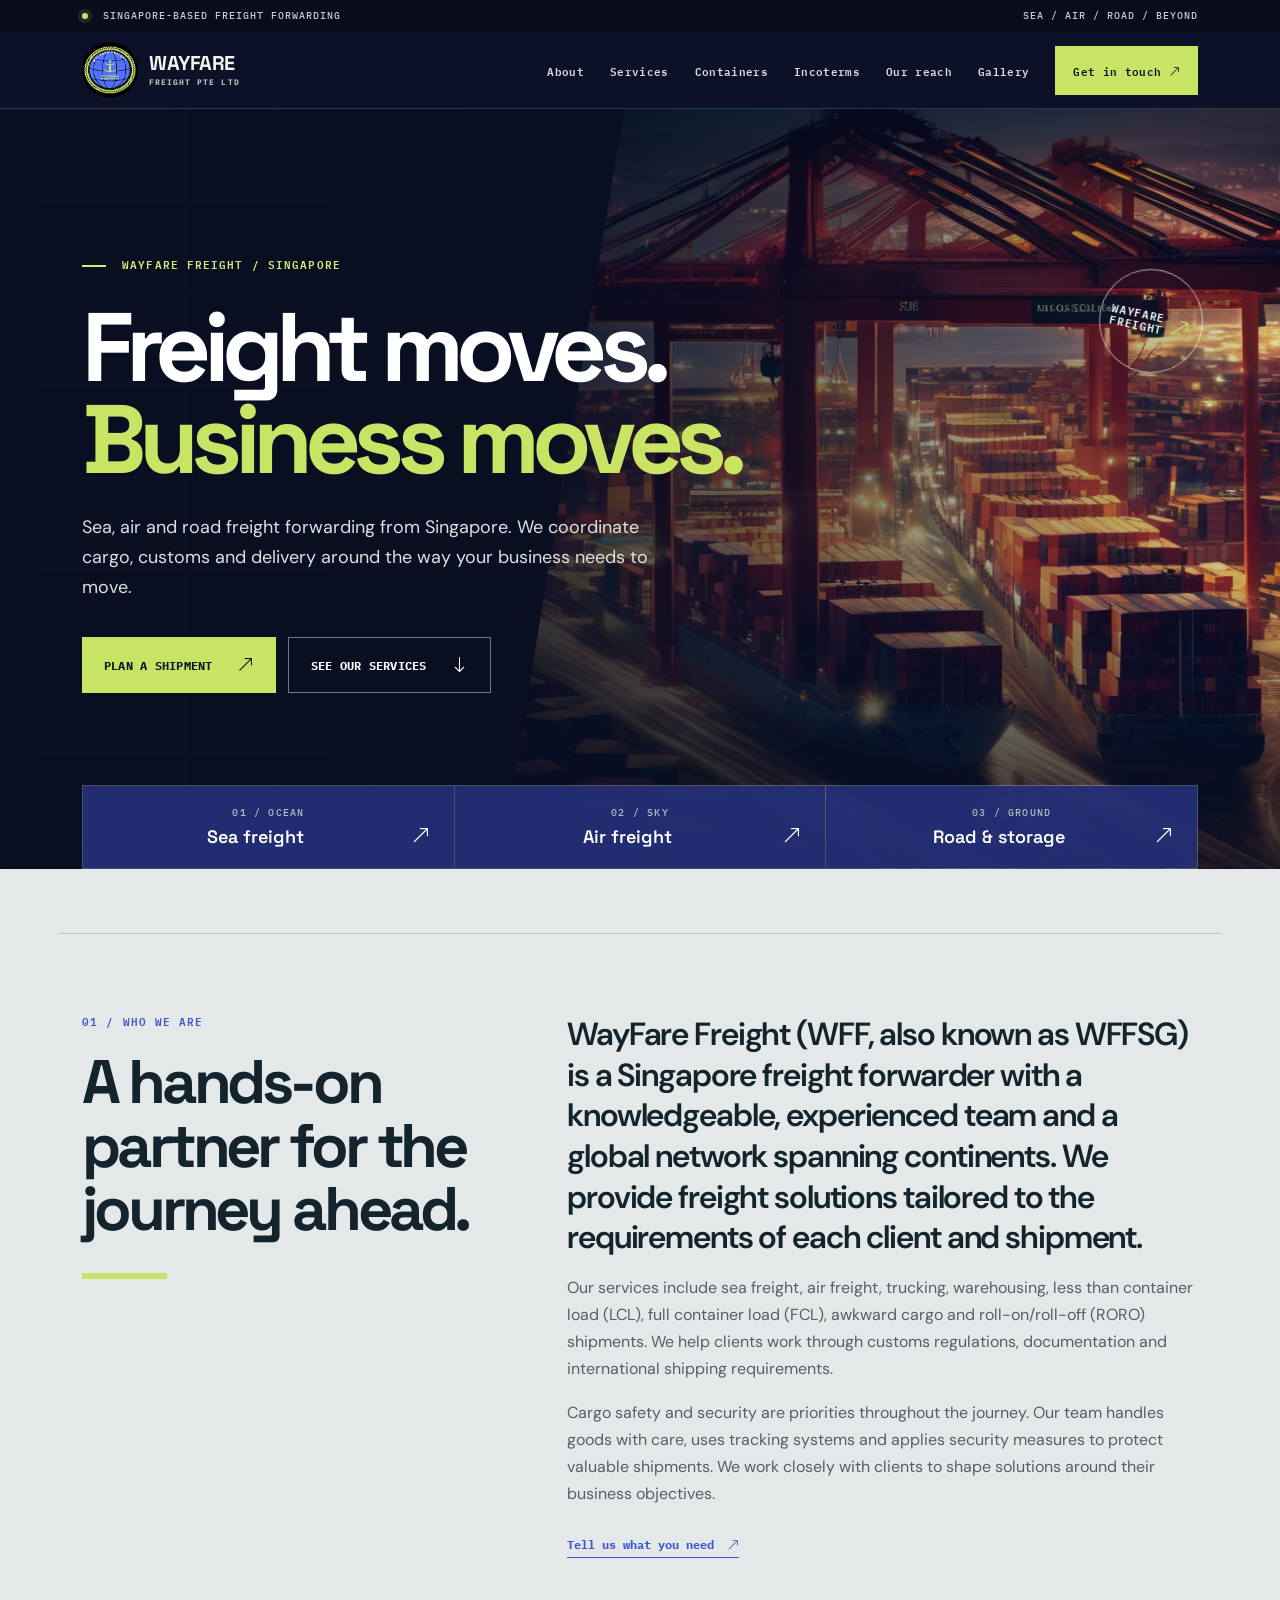
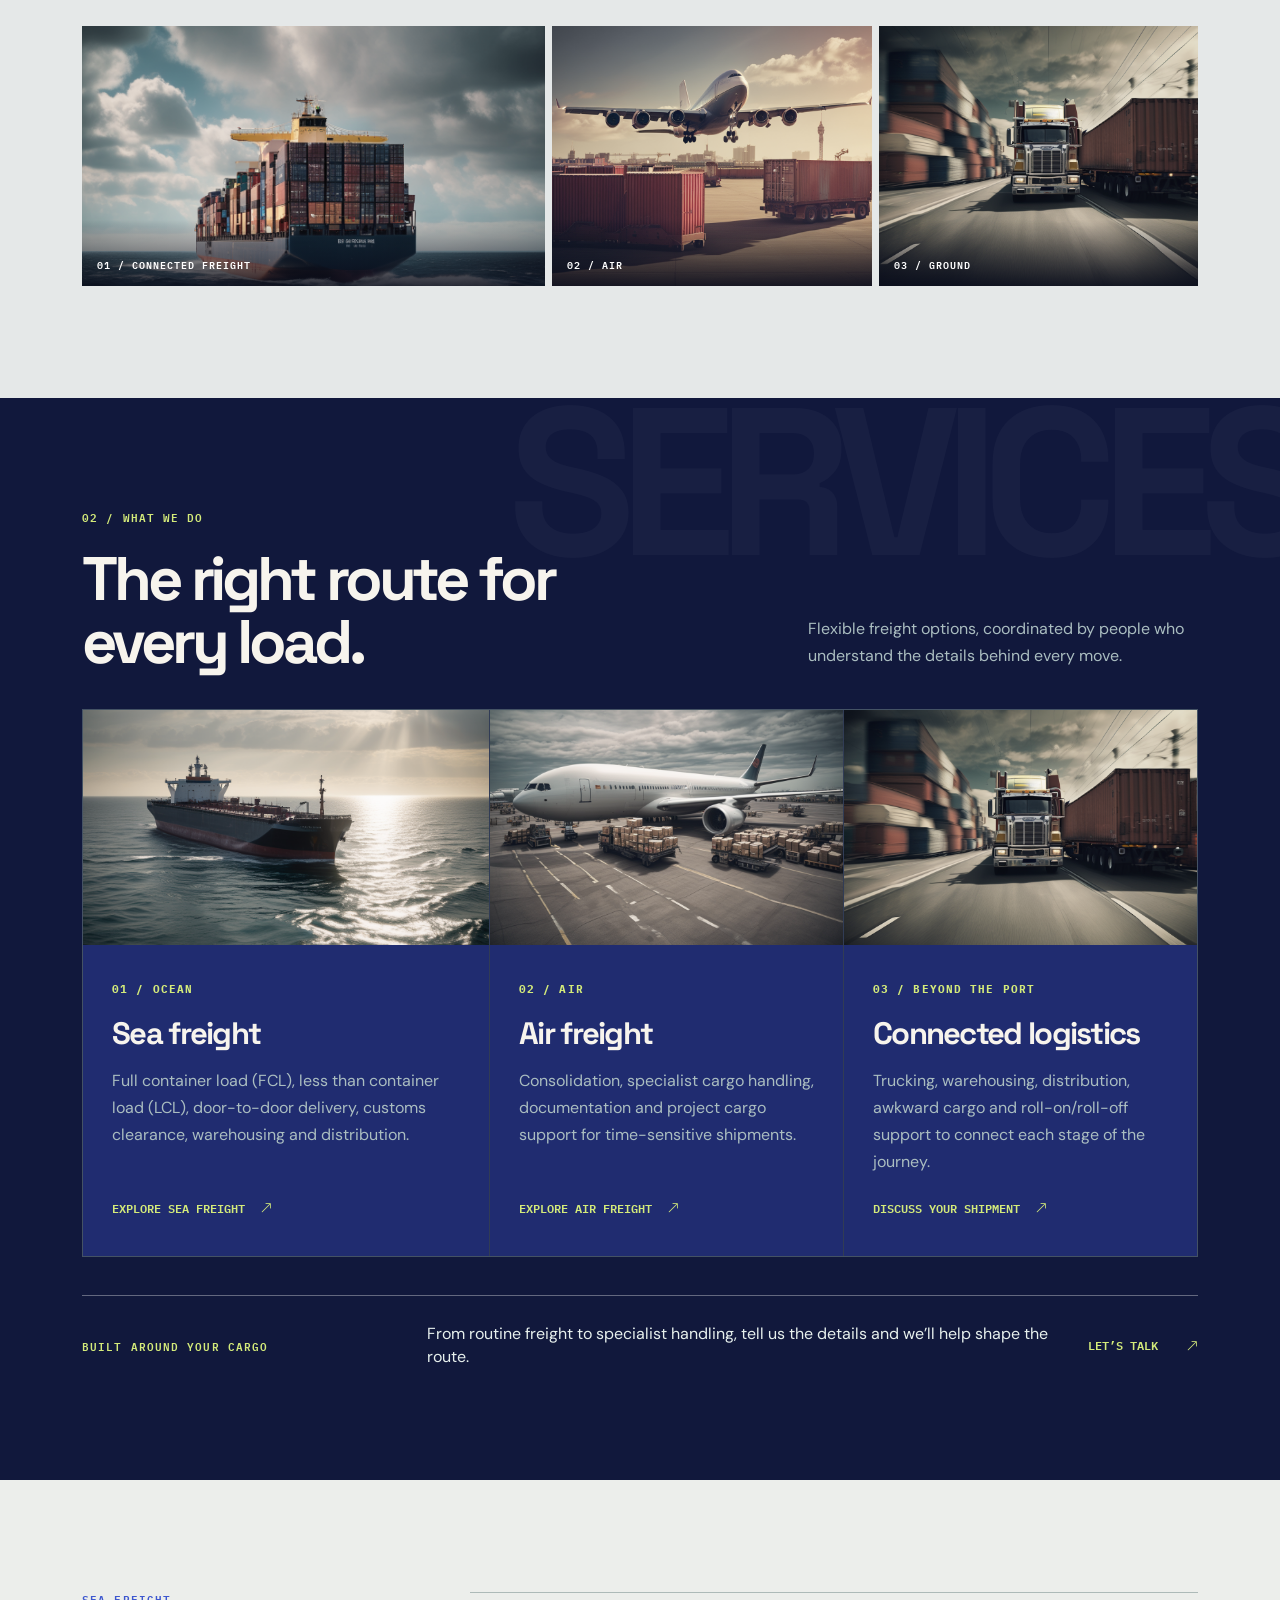
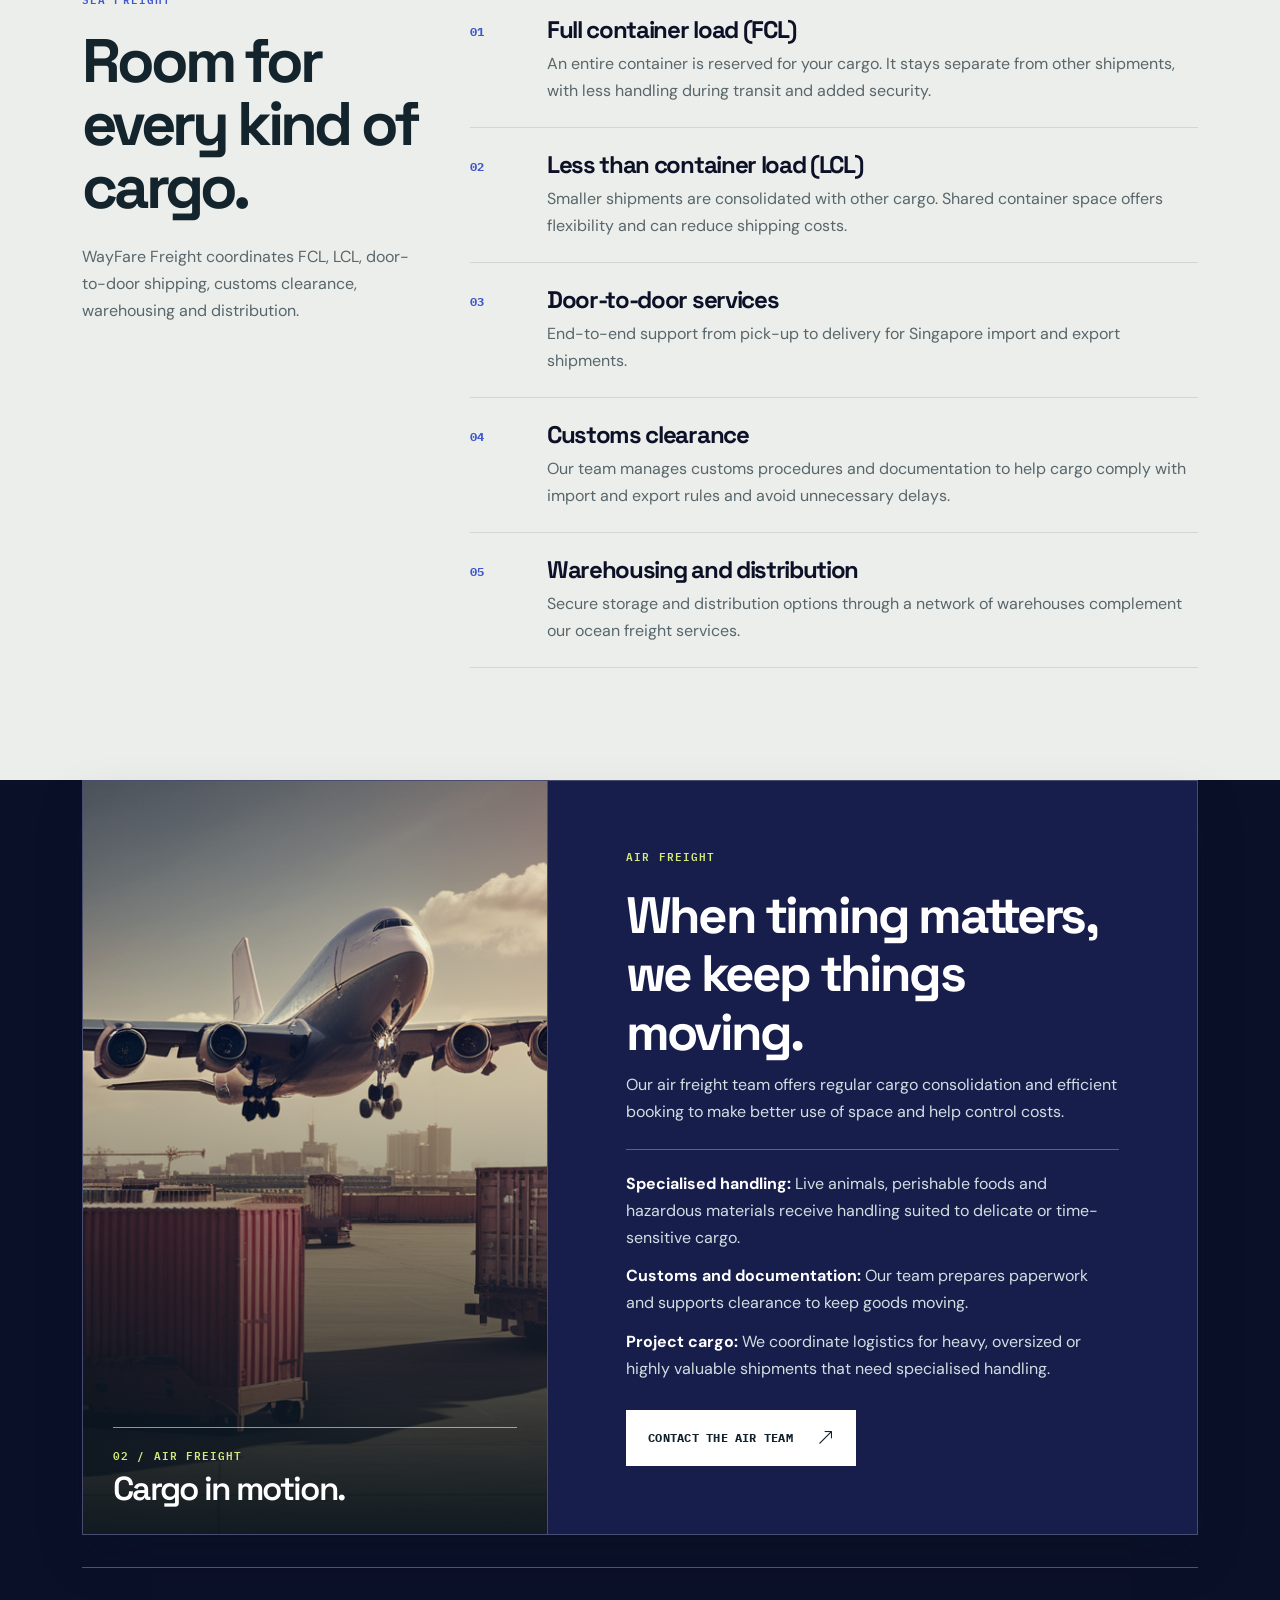
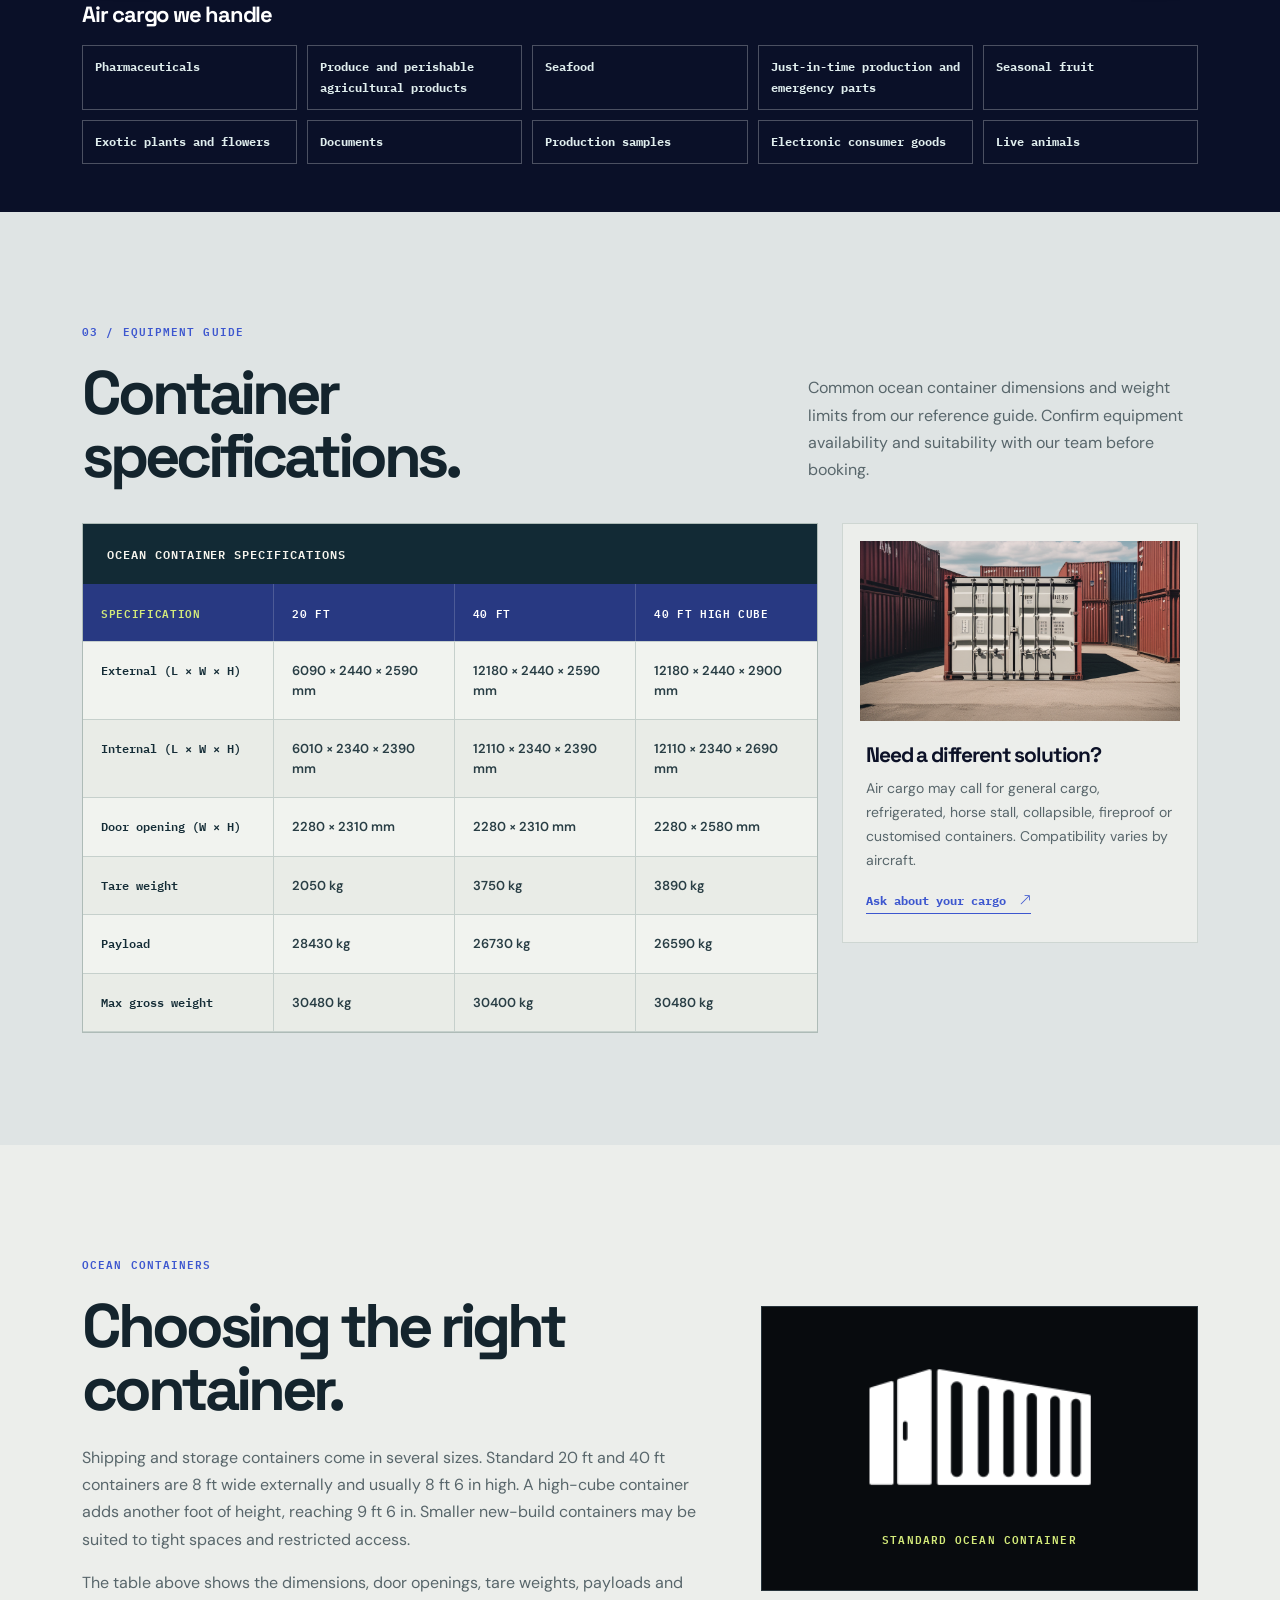
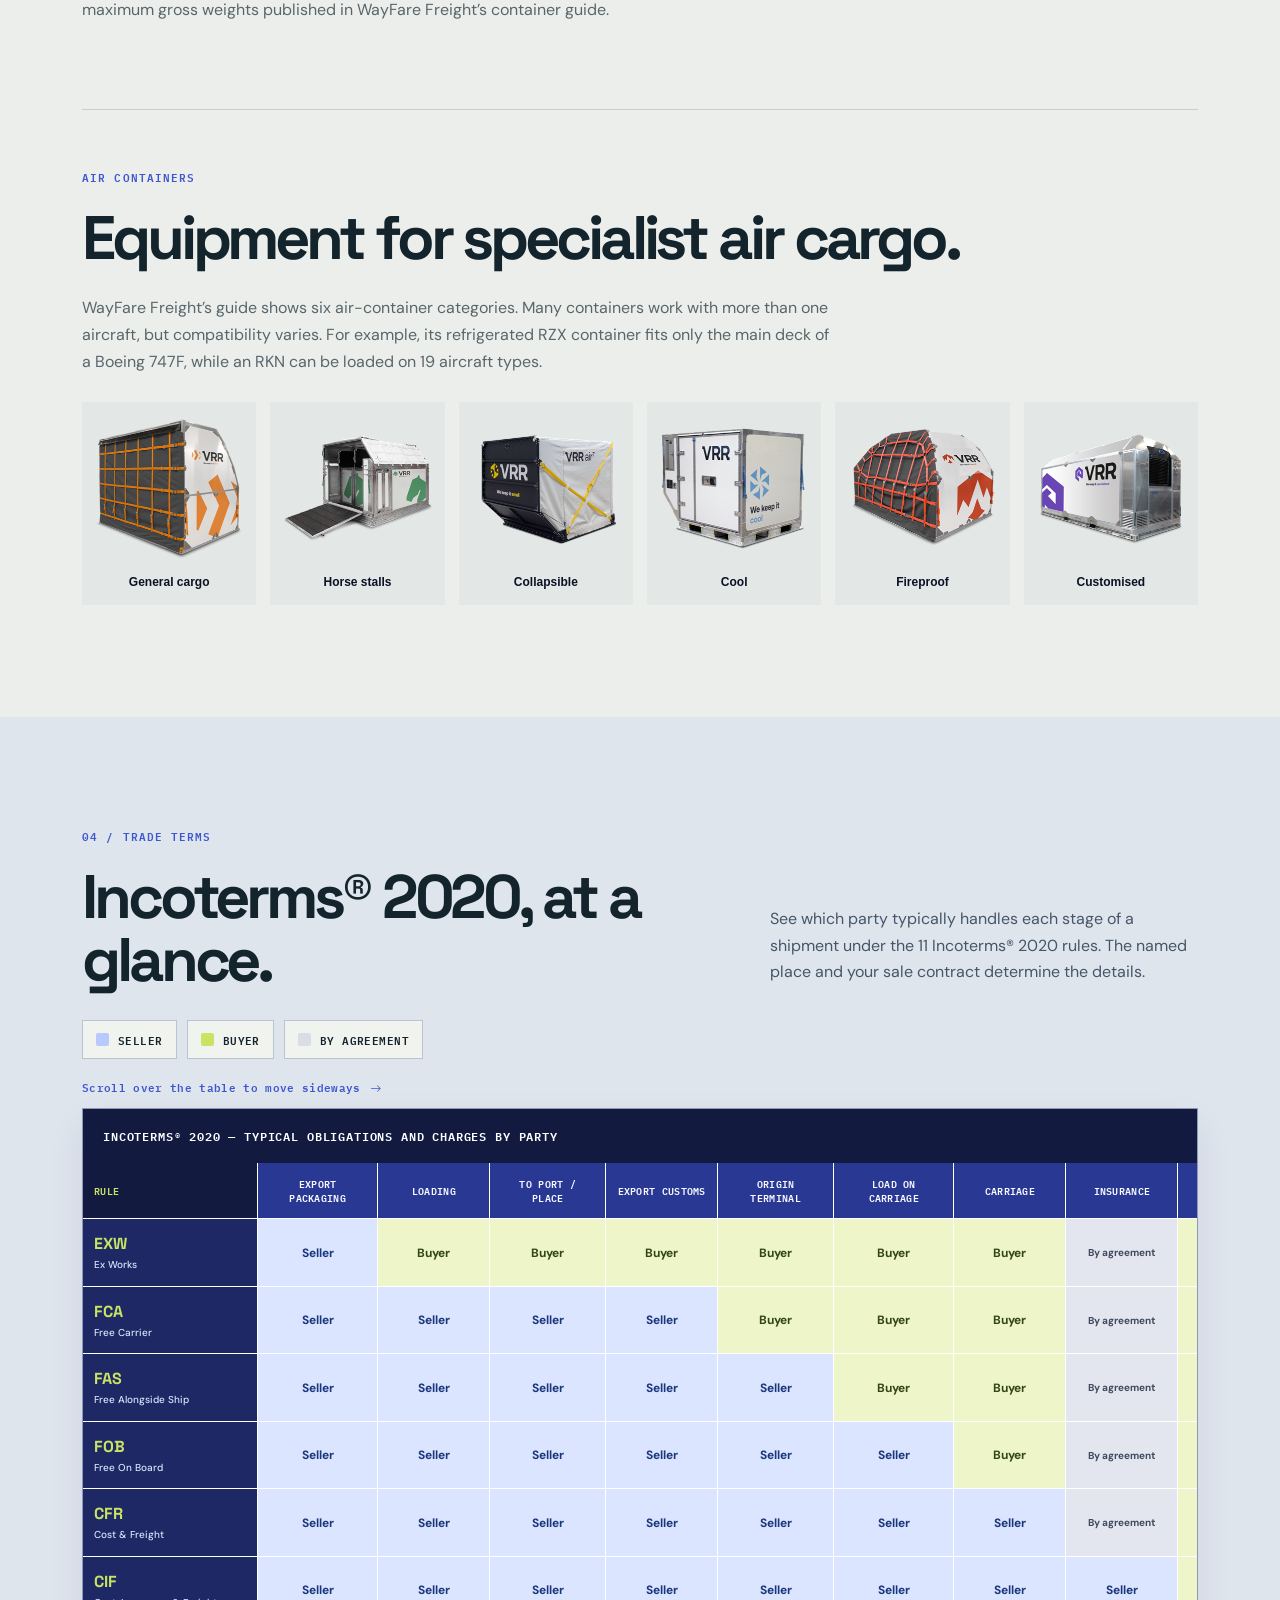
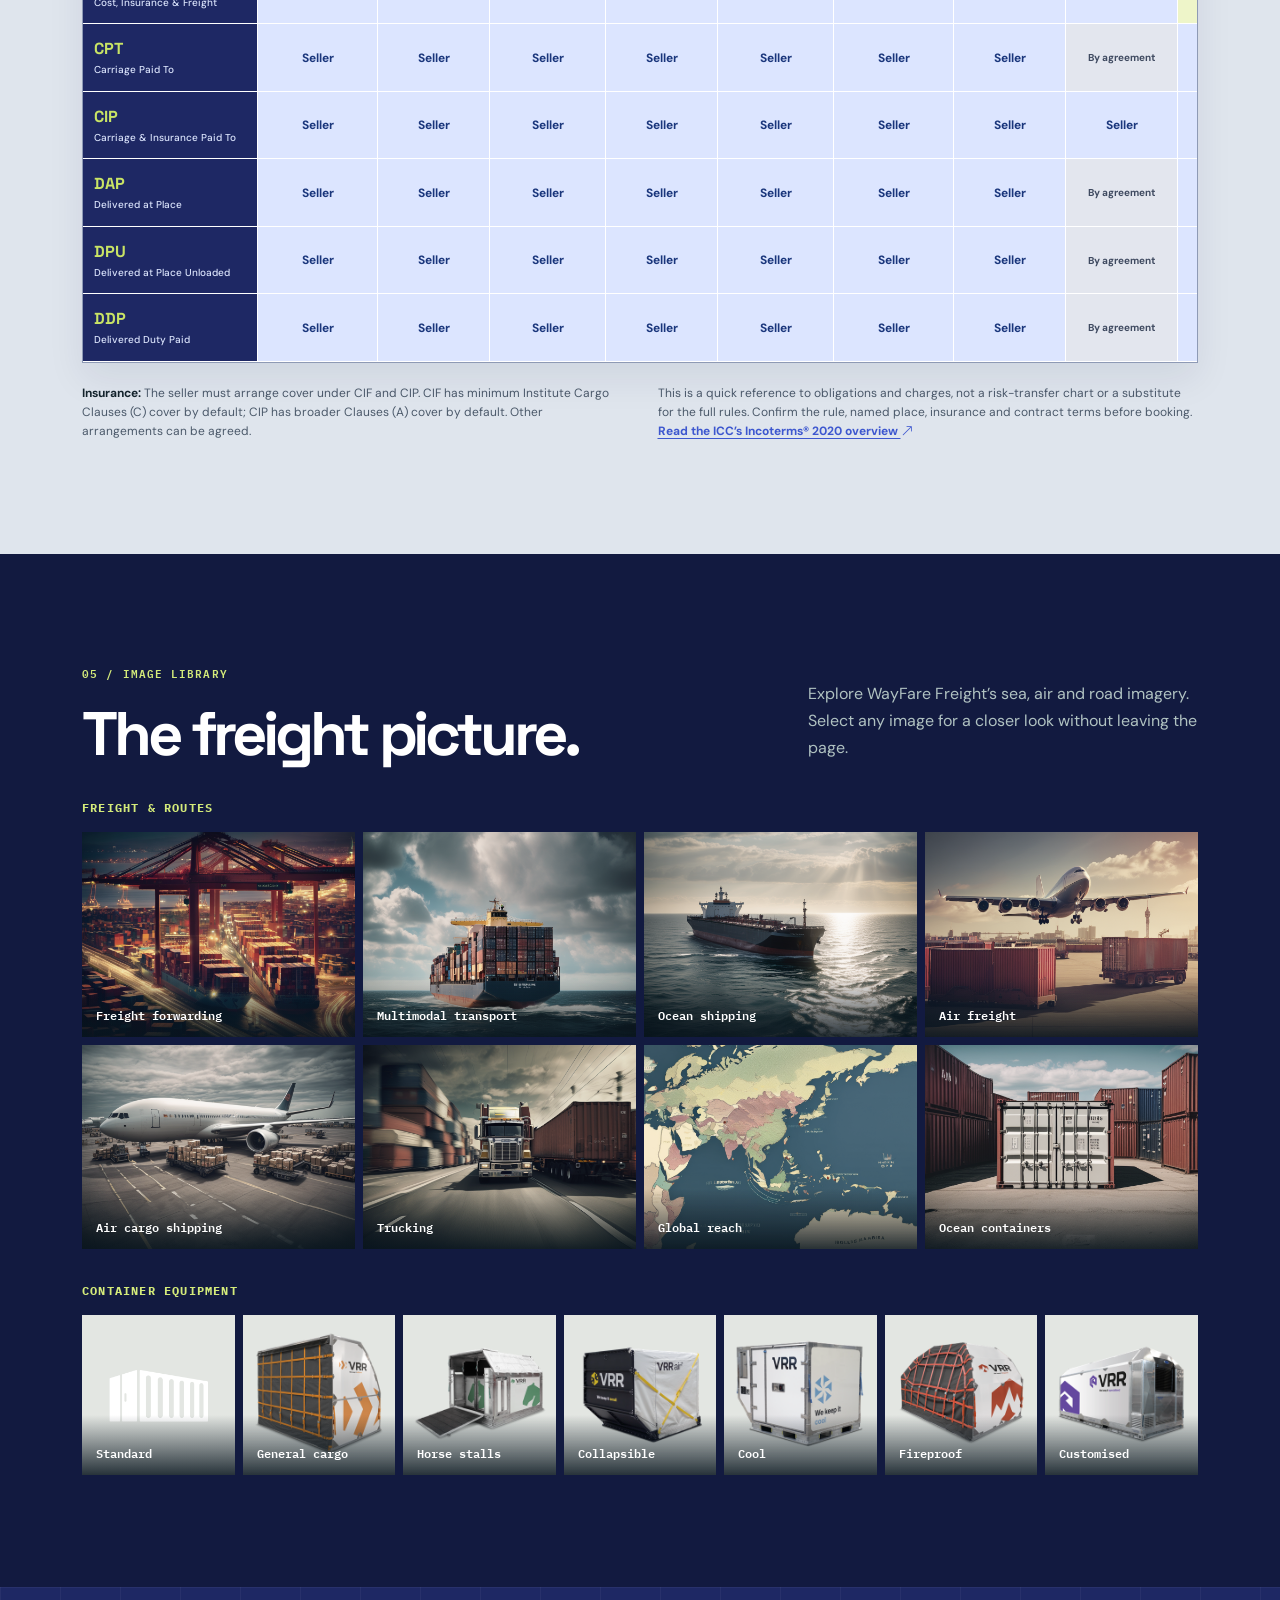
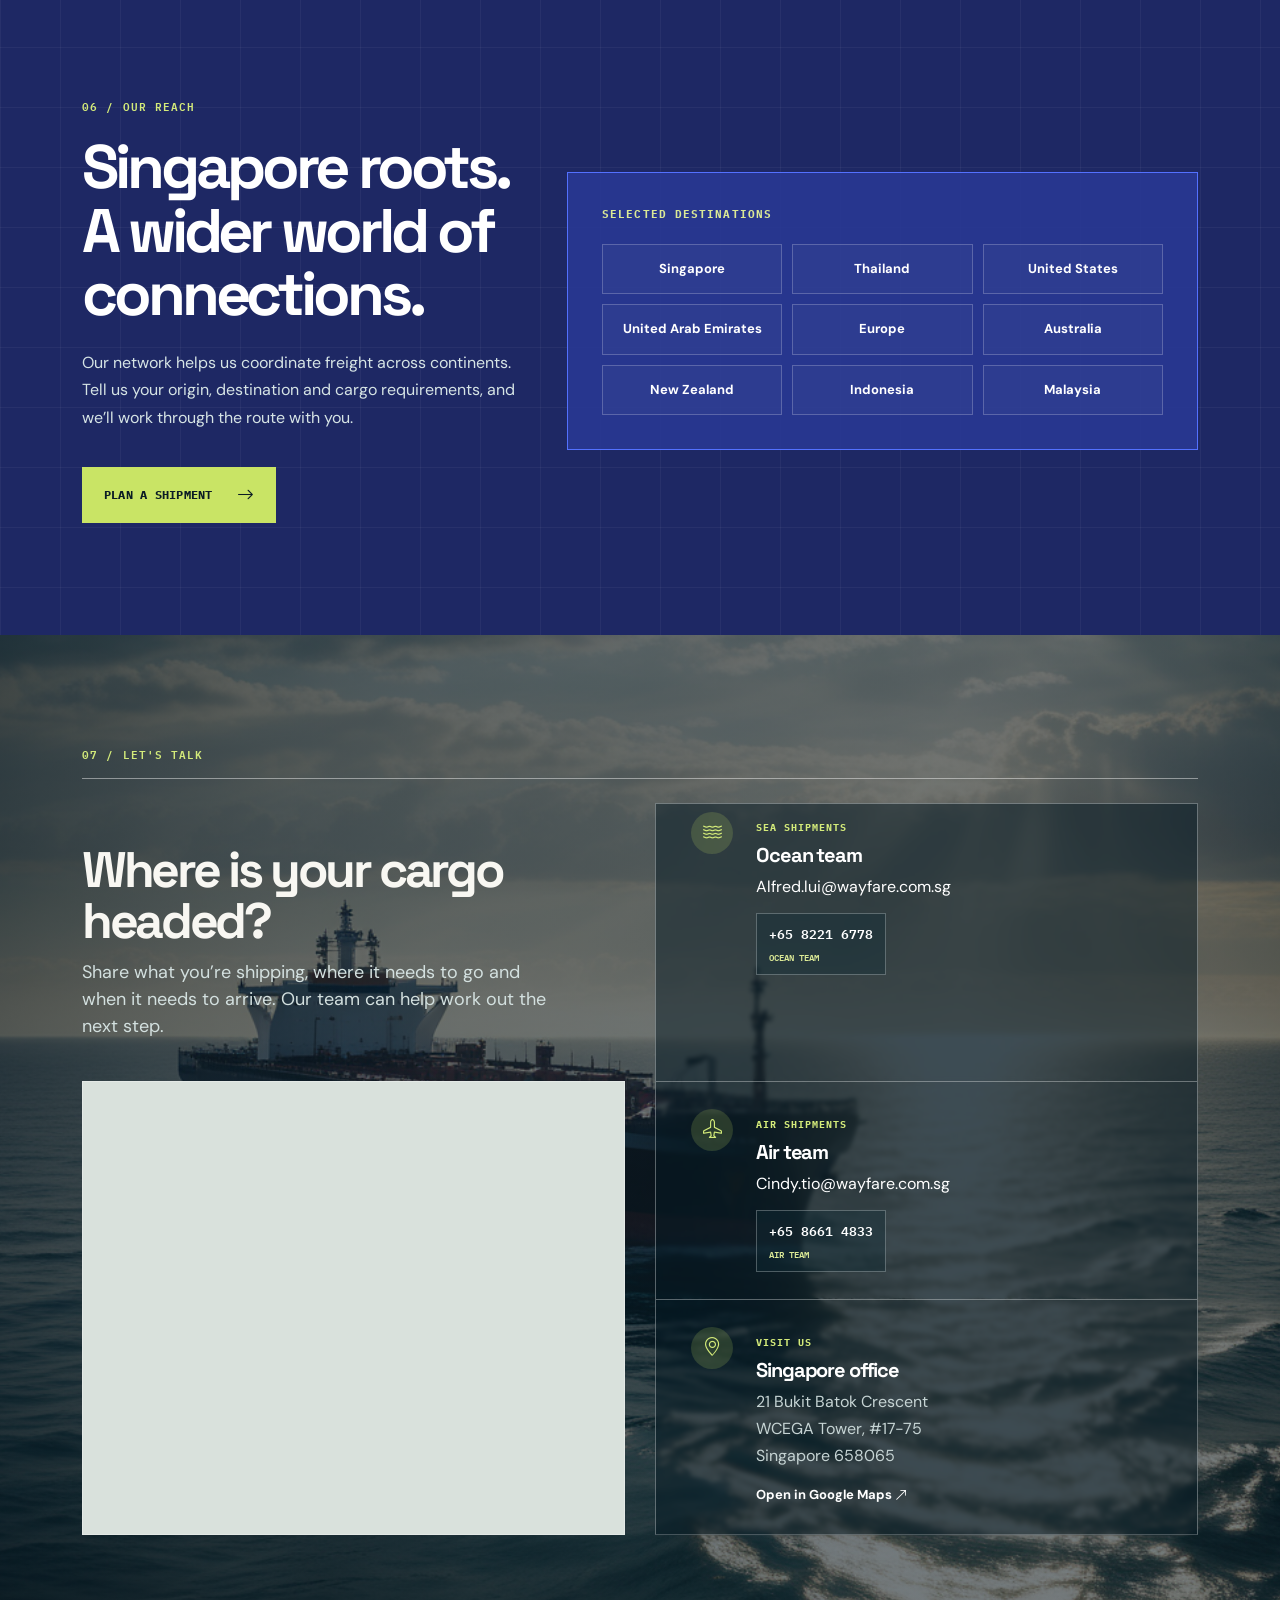
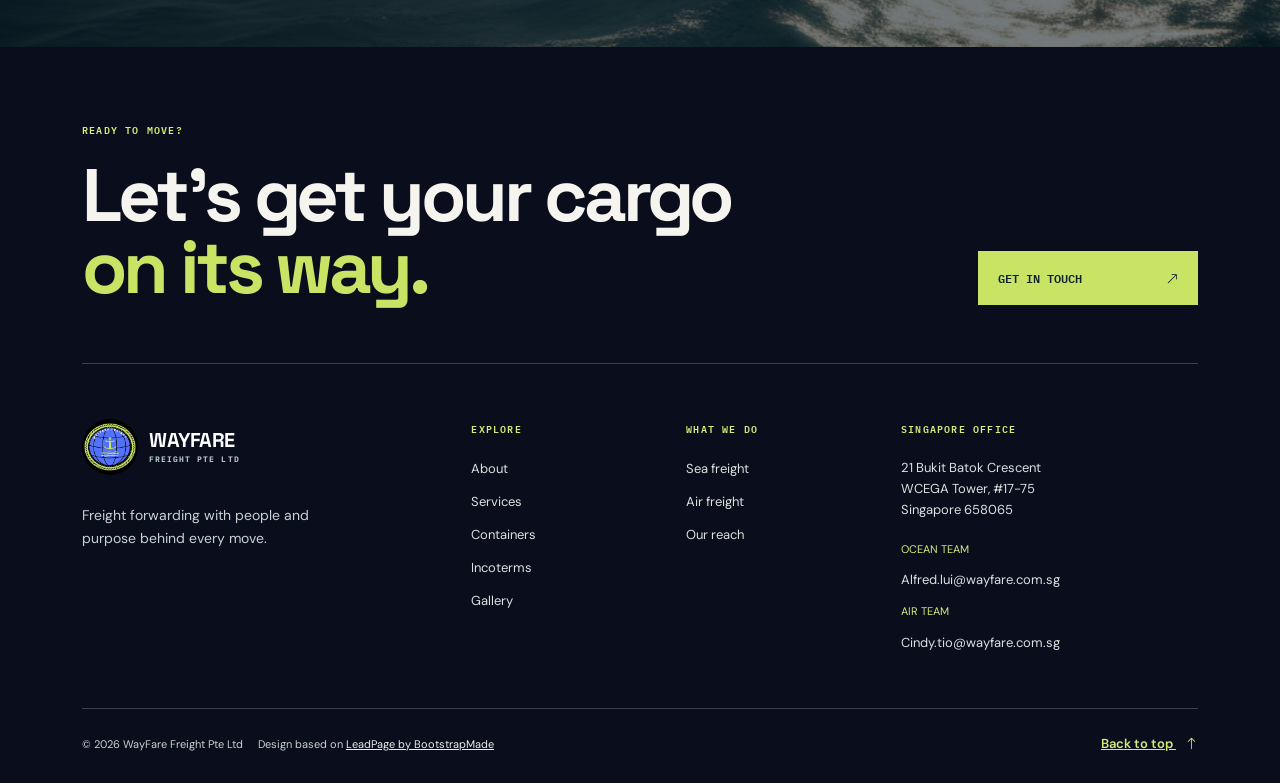
==== commit 81a32097: "j" ====
--- a/index.html
+++ b/index.html
@@ -47,13 +47,13 @@
             "@type": "ContactPoint",
             "contactType": "Ocean freight",
             "telephone": "+6582216778",
-            "email": ["Alfred.lui@wayfare.com.sg", "OceanTeam@wayfare.com.sg"]
+            "email": "Alfred.lui@wayfare.com.sg"
           },
           {
             "@type": "ContactPoint",
             "contactType": "Air freight",
             "telephone": "+6586614833",
-            "email": ["Cindy.tio@wayfare.com.sg", "AirTeam@wayfare.com.sg"]
+            "email": "Cindy.tio@wayfare.com.sg"
           }
         ]
       }
@@ -213,13 +213,13 @@
 <p class="contact-intro">Share what you’re shipping, where it needs to go and when it needs to arrive. Our team can help work out the next step.</p>
 </div>
       <div class="contact-map"><div class="map-loading" role="status"><i class="bi bi-geo-alt-fill" aria-hidden="true"></i><span>Loading location map</span><a href="https://www.google.com/maps/search/?api=1&amp;query=1.336966%2C103.759665" target="_blank" rel="noopener noreferrer">Open in Google Maps <i class="bi bi-arrow-up-right" aria-hidden="true"></i></a></div><iframe allowfullscreen="" height="420" loading="lazy" referrerpolicy="no-referrer-when-downgrade" src="https://www.google.com/maps?q=1.336966%2C103.759665&amp;z=17&amp;output=embed" title="Google Map showing WayFare Freight at 21 Bukit Batok Crescent, Singapore" width="100%"></iframe></div>
-      <div class="contact-row contact-ocean"><span class="contact-icon"><i aria-hidden="true" class="bi bi-water"></i></span><div><span class="contact-label">SEA SHIPMENTS</span><h3>Ocean team</h3><div class="team-emails"><a href="mailto:Alfred.lui@wayfare.com.sg">Alfred.lui@wayfare.com.sg</a><a href="mailto:OceanTeam@wayfare.com.sg">OceanTeam@wayfare.com.sg</a></div><div class="phone-links"><a href="tel:+6582216778">+65 8221 6778 <small>ocean team</small></a></div></div></div><div class="contact-row contact-air"><span class="contact-icon"><i aria-hidden="true" class="bi bi-airplane"></i></span><div><span class="contact-label">AIR SHIPMENTS</span><h3>Air team</h3><div class="team-emails"><a href="mailto:Cindy.tio@wayfare.com.sg">Cindy.tio@wayfare.com.sg</a><a href="mailto:AirTeam@wayfare.com.sg">AirTeam@wayfare.com.sg</a></div><div class="phone-links"><a href="tel:+6586614833">+65 8661 4833 <small>air team</small></a></div></div></div><div class="contact-row contact-office"><span class="contact-icon"><i aria-hidden="true" class="bi bi-geo-alt"></i></span><div><span class="contact-label">VISIT US</span><h3>Singapore office</h3><address>21 Bukit Batok Crescent<br/>WCEGA Tower, #17-75<br/>Singapore 658065</address><a class="map-link" href="https://www.google.com/maps/search/?api=1&amp;query=1.336966%2C103.759665" rel="noopener noreferrer" target="_blank">Open in Google Maps <i aria-hidden="true" class="bi bi-arrow-up-right"></i></a></div></div>
+      <div class="contact-row contact-ocean"><span class="contact-icon"><i aria-hidden="true" class="bi bi-water"></i></span><div><span class="contact-label">SEA SHIPMENTS</span><h3>Ocean team</h3><a href="mailto:Alfred.lui@wayfare.com.sg">Alfred.lui@wayfare.com.sg</a><div class="phone-links"><a href="tel:+6582216778">+65 8221 6778 <small>ocean team</small></a></div></div></div><div class="contact-row contact-air"><span class="contact-icon"><i aria-hidden="true" class="bi bi-airplane"></i></span><div><span class="contact-label">AIR SHIPMENTS</span><h3>Air team</h3><a href="mailto:Cindy.tio@wayfare.com.sg">Cindy.tio@wayfare.com.sg</a><div class="phone-links"><a href="tel:+6586614833">+65 8661 4833 <small>air team</small></a></div></div></div><div class="contact-row contact-office"><span class="contact-icon"><i aria-hidden="true" class="bi bi-geo-alt"></i></span><div><span class="contact-label">VISIT US</span><h3>Singapore office</h3><address>21 Bukit Batok Crescent<br/>WCEGA Tower, #17-75<br/>Singapore 658065</address><a class="map-link" href="https://www.google.com/maps/search/?api=1&amp;query=1.336966%2C103.759665" rel="noopener noreferrer" target="_blank">Open in Google Maps <i aria-hidden="true" class="bi bi-arrow-up-right"></i></a></div></div>
     </div>
   </div>
 </section>
   </main>
 
-  <footer class="site-footer"><div class="container"><div class="footer-lead"><div><span class="footer-kicker">READY TO MOVE?</span><h2>Let’s get your cargo<br><em>on its way.</em></h2></div><a href="#contact" class="footer-contact-link">Get in touch <i class="bi bi-arrow-up-right" aria-hidden="true"></i></a></div><div class="footer-grid"><div class="footer-brand-block"><a class="brand" href="#top"><span class="brand-mark"><img src="assets/img/wayfare/wayfare-logo.png" alt="" width="54" height="54"></span><span>WAYFARE<span class="brand-sub">FREIGHT PTE LTD</span></span></a><p>Freight forwarding with people and purpose behind every move.</p></div><nav aria-label="Footer navigation"><span class="footer-label">EXPLORE</span><a href="#about">About</a><a href="#services">Services</a><a href="#containers">Containers</a><a href="#incoterms">Incoterms</a><a href="#gallery">Gallery</a></nav><nav aria-label="Freight services"><span class="footer-label">WHAT WE DO</span><a href="#sea-details">Sea freight</a><a href="#air-details">Air freight</a><a href="#network">Our reach</a></nav><div class="footer-contact"><span class="footer-label">SINGAPORE OFFICE</span><address>21 Bukit Batok Crescent<br>WCEGA Tower, #17-75<br>Singapore 658065</address><small>OCEAN TEAM</small><a href="mailto:Alfred.lui@wayfare.com.sg">Alfred.lui@wayfare.com.sg</a><a href="mailto:OceanTeam@wayfare.com.sg">OceanTeam@wayfare.com.sg</a><small>AIR TEAM</small><a href="mailto:Cindy.tio@wayfare.com.sg">Cindy.tio@wayfare.com.sg</a><a href="mailto:AirTeam@wayfare.com.sg">AirTeam@wayfare.com.sg</a></div></div><div class="footer-bottom"><span>© <span id="year">2026</span> WayFare Freight Pte Ltd</span><span>Design based on <a href="https://bootstrapmade.com/leadpage-bootstrap-landing-page-template/" target="_blank" rel="noopener noreferrer">LeadPage by BootstrapMade</a></span><a href="#top" class="back-top">Back to top <i class="bi bi-arrow-up" aria-hidden="true"></i></a></div></div></footer>
+  <footer class="site-footer"><div class="container"><div class="footer-lead"><div><span class="footer-kicker">READY TO MOVE?</span><h2>Let’s get your cargo<br><em>on its way.</em></h2></div><a href="#contact" class="footer-contact-link">Get in touch <i class="bi bi-arrow-up-right" aria-hidden="true"></i></a></div><div class="footer-grid"><div class="footer-brand-block"><a class="brand" href="#top"><span class="brand-mark"><img src="assets/img/wayfare/wayfare-logo.png" alt="" width="54" height="54"></span><span>WAYFARE<span class="brand-sub">FREIGHT PTE LTD</span></span></a><p>Freight forwarding with people and purpose behind every move.</p></div><nav aria-label="Footer navigation"><span class="footer-label">EXPLORE</span><a href="#about">About</a><a href="#services">Services</a><a href="#containers">Containers</a><a href="#incoterms">Incoterms</a><a href="#gallery">Gallery</a></nav><nav aria-label="Freight services"><span class="footer-label">WHAT WE DO</span><a href="#sea-details">Sea freight</a><a href="#air-details">Air freight</a><a href="#network">Our reach</a></nav><div class="footer-contact"><span class="footer-label">SINGAPORE OFFICE</span><address>21 Bukit Batok Crescent<br>WCEGA Tower, #17-75<br>Singapore 658065</address><small>OCEAN TEAM</small><a href="mailto:Alfred.lui@wayfare.com.sg">Alfred.lui@wayfare.com.sg</a><small>AIR TEAM</small><a href="mailto:Cindy.tio@wayfare.com.sg">Cindy.tio@wayfare.com.sg</a></div></div><div class="footer-bottom"><span>© <span id="year">2026</span> WayFare Freight Pte Ltd</span><span>Design based on <a href="https://bootstrapmade.com/leadpage-bootstrap-landing-page-template/" target="_blank" rel="noopener noreferrer">LeadPage by BootstrapMade</a></span><a href="#top" class="back-top">Back to top <i class="bi bi-arrow-up" aria-hidden="true"></i></a></div></div></footer>
   <dialog class="gallery-lightbox" aria-label="Gallery image viewer"><button class="lightbox-close" type="button" aria-label="Close image"><i class="bi bi-x-lg" aria-hidden="true"></i></button><img alt=""><p class="lightbox-caption"></p></dialog>
   <script src="assets/js/wayfare.js?v=incoterms-wheel-20261111"></script>
 </body>
--- a/assets/css/wayfare-redesign.css
+++ b/assets/css/wayfare-redesign.css
@@ -339,5 +339,3 @@
 .incoterms-notes a{color:#3d57cf;font-weight:700;text-decoration:underline;text-underline-offset:3px}
 .incoterms-notes a:hover{color:#1e2864}
 @media(max-width:767px){.incoterms-intro,.incoterms-notes{grid-template-columns:1fr;gap:18px}.incoterms-swipe .wheel-hint{display:none}.incoterms-swipe .touch-hint{display:inline}.incoterms-table{min-width:1460px}.incoterms-table thead th:first-child,.incoterms-table tbody th{min-width:145px}}
-.team-emails{display:flex;flex-direction:column;align-items:flex-start;gap:5px;margin:8px 0 10px}
-.team-emails a{line-height:1.4}
